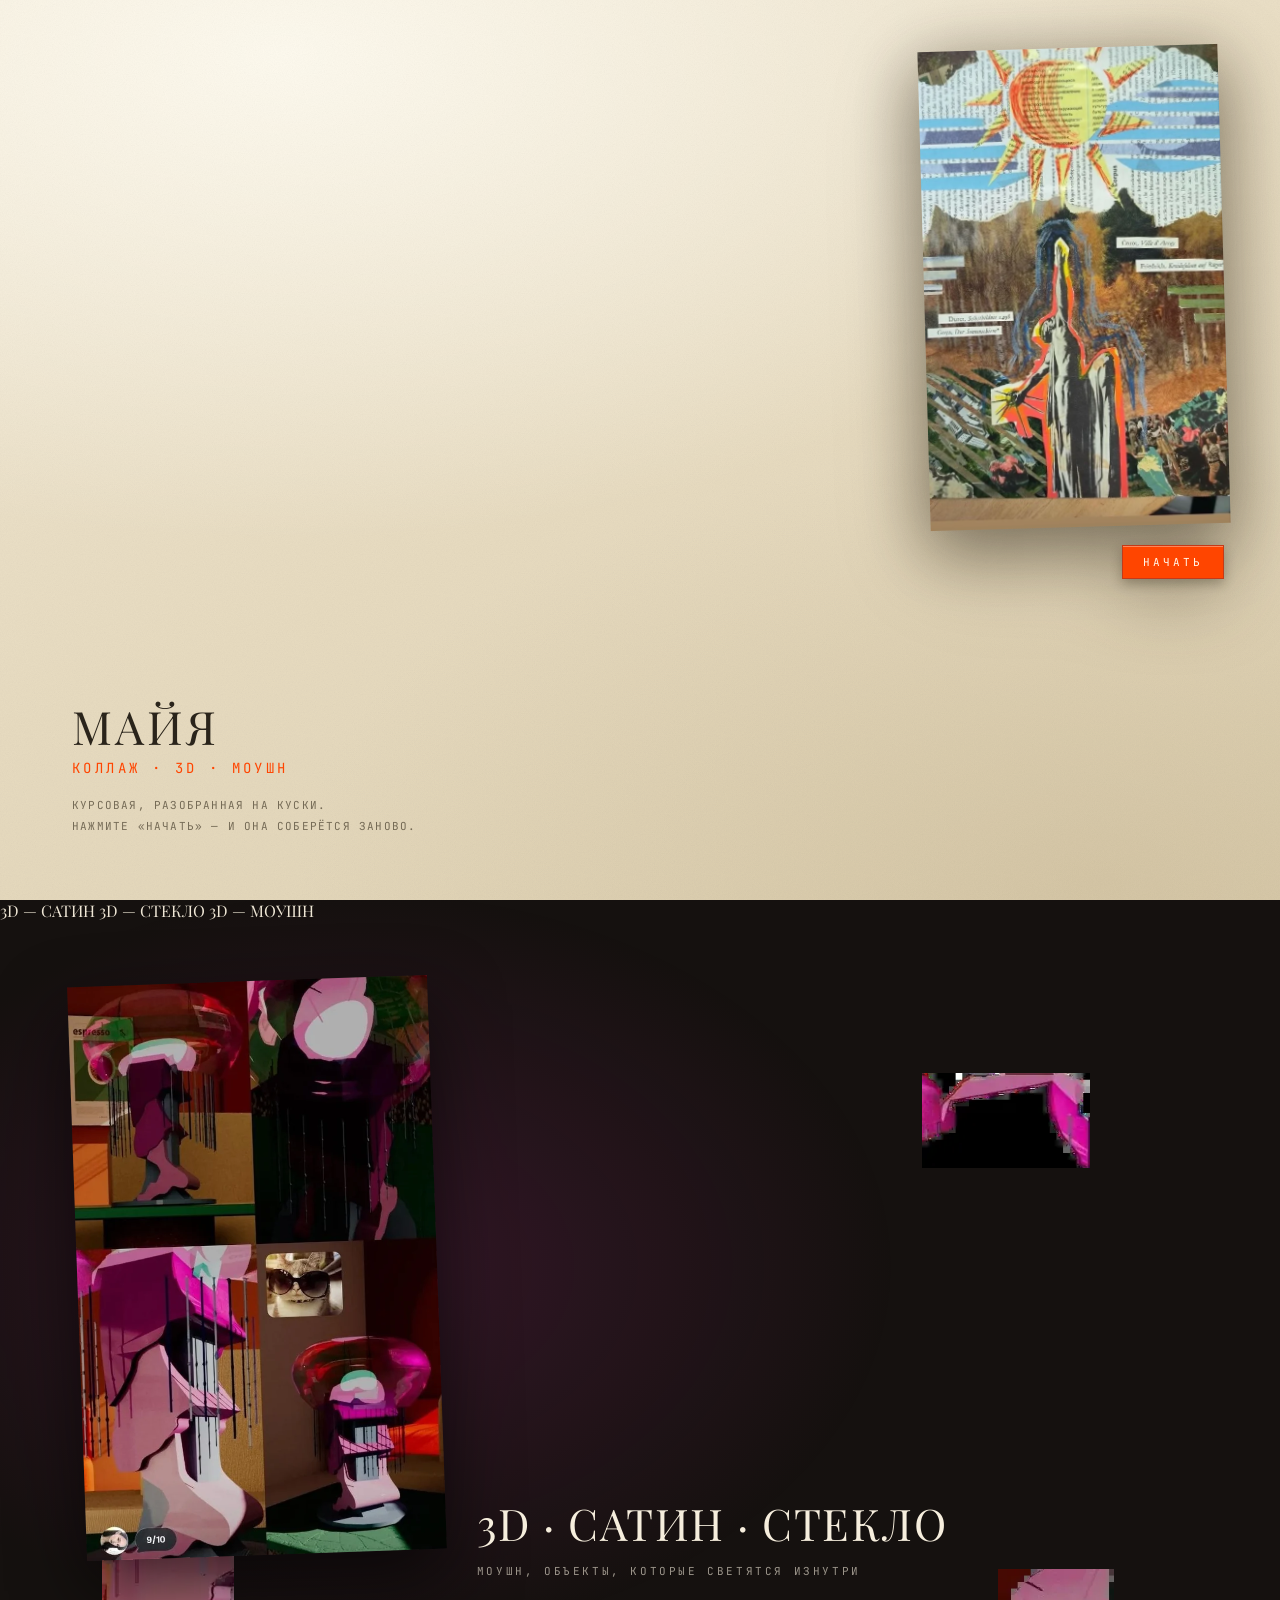
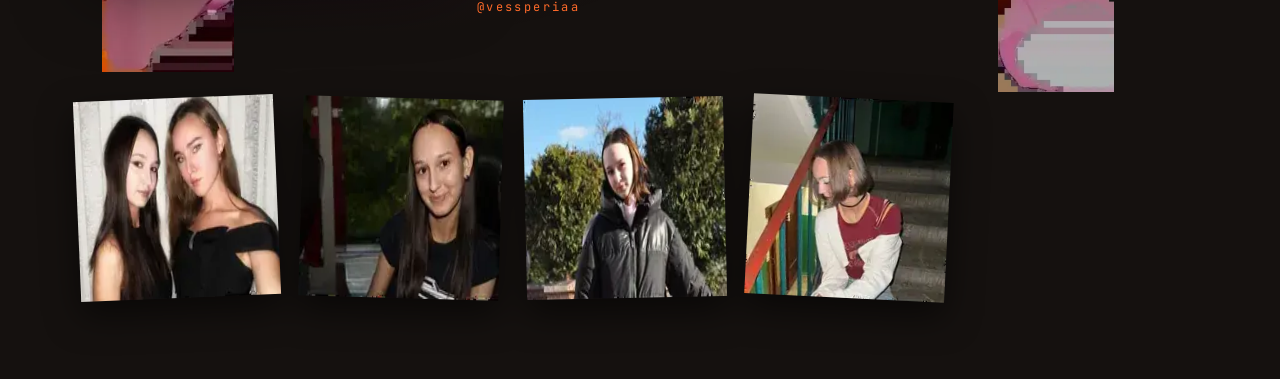
==== index.html @ d723fcf9 "v7.7: полировка по финальному ревью — типографика мобилы, подписи, лучи без фильтра" ====
<!DOCTYPE html>
<html lang="ru">
<head>
<meta charset="utf-8">
<meta name="viewport" content="width=device-width, initial-scale=1">
<title>МАЙЯ — коллаж, 3D, моушн</title>
<meta name="description" content="Рабочий сайт Маи: коллаж, 3D и моушн. @vessperiaa">
<meta property="og:type" content="website">
<meta property="og:title" content="МАЙЯ — коллаж, 3D, моушн">
<meta property="og:description" content="Курсовая работа, нарезанная по контуру. @vessperiaa">
<meta property="og:image" content="assets/og.jpg">
<meta name="twitter:card" content="summary_large_image">
<link rel="icon" href="data:image/svg+xml,%3Csvg xmlns='http://www.w3.org/2000/svg' viewBox='0 0 32 32'%3E%3Crect width='32' height='32' fill='%23E8DCC3'/%3E%3Ccircle cx='16' cy='16' r='8' fill='%23FF4500'/%3E%3C/svg%3E">
<link rel="stylesheet" href="style.css">
</head>
<body>
<div id="stage">
  <!-- начальное состояние: целый лист курсовой и кнопка запуска -->
  <div id="card">
    <div class="sheetwrap"><img class="sheet" src="assets/sheet.webp" alt="Курсовая работа: коллаж"></div>
    <button id="start" type="button">НАЧАТЬ</button>
  </div>
  <div class="intro">
    <p class="intro-name">МАЙЯ</p>
    <p class="intro-role">КОЛЛАЖ · 3D · МОУШН</p>
    <p class="intro-note">КУРСОВАЯ, РАЗОБРАННАЯ НА КУСКИ.<br>НАЖМИТЕ «НАЧАТЬ» — И ОНА СОБЕРЁТСЯ ЗАНОВО.</p>
  </div>

  <!-- загруженное состояние: полотно фиксированного размера, масштабируется под экран -->
  <div id="canvas-d">
  <div id="compo-d">
    <div class="halo"></div>
    <div id="sweep"></div>
    <i class="dust" style="left:1236px;top:182px;--dx:8px;--dy:-49px;--dur:28.1s;--del:-0.8s;--sz:2.9px"></i>
    <i class="dust" style="left:712px;top:251px;--dx:23px;--dy:-72px;--dur:30.9s;--del:-30.9s;--sz:2.0px"></i>
    <i class="dust" style="left:1173px;top:136px;--dx:24px;--dy:-57px;--dur:25.2s;--del:-13.6s;--sz:2.8px"></i>
    <i class="dust" style="left:765px;top:131px;--dx:26px;--dy:-51px;--dur:23.5s;--del:-19.1s;--sz:3.3px"></i>
    <i class="dust" style="left:497px;top:205px;--dx:-8px;--dy:-117px;--dur:29.0s;--del:-10.9s;--sz:1.5px"></i>
    <i class="dust" style="left:685px;top:270px;--dx:-7px;--dy:-61px;--dur:24.5s;--del:-19.3s;--sz:3.3px"></i>
    <i class="dust" style="left:925px;top:265px;--dx:22px;--dy:-66px;--dur:27.2s;--del:-9.0s;--sz:1.7px"></i>
    <i class="dust" style="left:748px;top:118px;--dx:-2px;--dy:-62px;--dur:21.0s;--del:-13.3s;--sz:2.9px"></i>
    <i class="dust" style="left:689px;top:351px;--dx:3px;--dy:-95px;--dur:14.4s;--del:-5.8s;--sz:3.2px"></i>
    <i class="dust" style="left:965px;top:211px;--dx:-18px;--dy:-49px;--dur:19.0s;--del:-4.0s;--sz:1.8px"></i>
    <i class="dust" style="left:1073px;top:360px;--dx:22px;--dy:-47px;--dur:15.0s;--del:-11.6s;--sz:3.0px"></i>
    <i class="dust" style="left:826px;top:127px;--dx:-13px;--dy:-83px;--dur:26.7s;--del:-7.1s;--sz:1.6px"></i>
    <i class="dust" style="left:995px;top:248px;--dx:3px;--dy:-81px;--dur:23.7s;--del:-10.5s;--sz:2.2px"></i>
    <i class="dust" style="left:695px;top:194px;--dx:-25px;--dy:-100px;--dur:21.3s;--del:-12.1s;--sz:1.8px"></i>
    <i class="dust" style="left:753px;top:278px;--dx:6px;--dy:-69px;--dur:25.1s;--del:-25.1s;--sz:3.3px"></i>
    <i class="dust" style="left:822px;top:269px;--dx:-16px;--dy:-86px;--dur:24.5s;--del:-17.2s;--sz:2.4px"></i>
    <i class="dust" style="left:860px;top:252px;--dx:-25px;--dy:-61px;--dur:23.5s;--del:-23.2s;--sz:2.5px"></i>
    <i class="dust" style="left:1032px;top:180px;--dx:10px;--dy:-42px;--dur:24.4s;--del:-11.5s;--sz:1.9px"></i>
    <i class="dust" style="left:1207px;top:139px;--dx:-25px;--dy:-83px;--dur:30.7s;--del:-23.3s;--sz:3.2px"></i>
    <i class="dust" style="left:1123px;top:335px;--dx:2px;--dy:-55px;--dur:15.2s;--del:-8.2s;--sz:2.3px"></i>
    <i class="dust" style="left:912px;top:319px;--dx:-26px;--dy:-100px;--dur:22.1s;--del:-7.5s;--sz:3.4px"></i>
    <i class="dust" style="left:533px;top:327px;--dx:-9px;--dy:-83px;--dur:20.4s;--del:-5.0s;--sz:2.0px"></i>
    <i class="dust" style="left:718px;top:201px;--dx:-16px;--dy:-69px;--dur:20.2s;--del:-4.3s;--sz:2.8px"></i>
    <i class="dust" style="left:632px;top:184px;--dx:-6px;--dy:-82px;--dur:24.6s;--del:-18.7s;--sz:2.3px"></i>
    <i class="dust" style="left:684px;top:260px;--dx:20px;--dy:-117px;--dur:30.1s;--del:-12.3s;--sz:2.0px"></i>
    <i class="dust" style="left:973px;top:298px;--dx:13px;--dy:-100px;--dur:20.4s;--del:-16.3s;--sz:2.3px"></i>
    <div class="depth" style="--depth:1.480;z-index:6">  <div class="piece shadow live" id="d_m0" style="left:627px;top:579px;z-index:3;--rot:-1.2683970144088548deg;--dx:5.890481854078491px;--dy:5.47663712772022px;--rr:0.6deg;--dur:16.02079345310772s;--del:0.4s;--sx:585px;--sy:-394px;--sd:0.19s"><img src="assets/dense/city.webp" width="236" height="205" alt=""><span class="info">КУРСОВАЯ — ГОРОД, КУЛИСЫ</span></div>  <div class="piece chip live" id="d_a0_1" style="left:636px;top:622px;z-index:2;--rot:-60.199432702913825deg;--dx:8.63149285968204px;--dy:5.305541550274972px;--rr:0.6deg;--dur:18.72626330813547s;--del:0.6s;--sx:654px;--sy:-378px;--sd:0.20s"><img src="assets/dense/chip_01.webp" width="81" height="87" alt=""></div>  <div class="piece chip live" id="d_a0_2" style="left:619px;top:697px;z-index:2;--rot:74.23546971072267deg;--dx:3.5541124227554928px;--dy:4.990537056493418px;--rr:0.6deg;--dur:20.819144164875446s;--del:0.6s;--sx:694px;--sy:-422px;--sd:0.22s"><img src="assets/dense/chip_02.webp" width="35" height="25" alt=""></div>  <div class="piece chip live" id="d_a0_3" style="left:846px;top:711px;z-index:2;--rot:-176.9347986353636deg;--dx:8.850251506441433px;--dy:7.522243704865731px;--rr:0.6deg;--dur:19.062961457164505s;--del:0.6s;--sx:440px;--sy:-474px;--sd:0.21s"><img src="assets/dense/chip_03.webp" width="88" height="102" alt=""></div>  <div class="piece chip live" id="d_a0_5" style="left:865px;top:601px;z-index:2;--rot:144.07645624805957deg;--dx:7.8496632796917085px;--dy:7.474365462379455px;--rr:0.6deg;--dur:10.910481628782476s;--del:0.6s;--sx:423px;--sy:-334px;--sd:0.16s"><img src="assets/dense/chip_05.webp" width="84" height="42" alt=""></div>  <div class="piece chip live" id="d_a0_6" style="left:761px;top:716px;z-index:2;--rot:-41.63839840950206deg;--dx:3.0151896063594132px;--dy:7.618691849339434px;--rr:0.6deg;--dur:13.099107270201353s;--del:0.6s;--sx:522px;--sy:-470px;--sd:0.22s"><img src="assets/dense/chip_06.webp" width="93" height="83" alt=""></div>  <div class="piece chip live" id="d_a0_7" style="left:660px;top:841px;z-index:2;--rot:-2.4935724217116615deg;--dx:3.4309920861110763px;--dy:3.4922802521439045px;--rr:0.6deg;--dur:21.51406088779455s;--del:0.6s;--sx:628px;--sy:-592px;--sd:0.28s"><img src="assets/dense/chip_08.webp" width="83" height="79" alt=""></div>  <div class="piece strip live" id="d_l0_0" style="left:838px;top:603px;z-index:2;--rot:132.24213346071468deg;--dx:6.754500261190072px;--dy:2.4751940150103526px;--rr:0.6deg;--dur:18.317094450815915s;--del:0.9s;--sx:412px;--sy:-336px;--sd:0.16s"><img src="assets/dense/line_corot-435983_0.webp" width="161" height="43" alt=""></div>  <div class="piece strip live" id="d_l0_1" style="left:768px;top:631px;z-index:2;--rot:-117.43342735387088deg;--dx:6.174502462606984px;--dy:2.4760620482414692px;--rr:0.6deg;--dur:12.105422073655024s;--del:0.9s;--sx:504px;--sy:-364px;--sd:0.17s"><img src="assets/dense/line_corot-435983_1.webp" width="115" height="42" alt=""></div>  <div class="piece shadow live" id="d_m6" style="left:44px;top:438px;z-index:3;--rot:0.5881320569940769deg;--dx:12.202972475802635px;--dy:6.556210162073521px;--rr:0.6deg;--dur:19.383948620404404s;--del:0.64s;--sx:1181px;--sy:-299px;--sd:0.34s"><img src="assets/dense/subj_durer-391269.webp" width="210" height="298" alt=""><span class="info">Dürer — Cardinal Albrecht of Brandenburg, 1519 · Engraving</span></div>  <div class="piece chip live" id="d_a6_0" style="left:262px;top:549px;z-index:2;--rot:130.8301744423855deg;--dx:7.816087647718401px;--dy:6.592865862762913px;--rr:0.6deg;--dur:20.575740470315047s;--del:0.6s;--sx:1032px;--sy:-277px;--sd:0.28s"><img src="assets/dense/chip_19.webp" width="71" height="32" alt=""></div>  <div class="piece chip live" id="d_a6_1" style="left:142px;top:556px;z-index:2;--rot:-119.98325724142154deg;--dx:3.7082127734523684px;--dy:6.119614791828687px;--rr:0.6deg;--dur:11.09730706622262s;--del:0.6s;--sx:1169px;--sy:-274px;--sd:0.33s"><img src="assets/dense/chip_20.webp" width="38" height="13" alt=""></div>  <div class="piece chip live" id="d_a6_2" style="left:192px;top:485px;z-index:2;--rot:-176.95406920065096deg;--dx:4.7816080076424345px;--dy:6.5057553960528605px;--rr:0.6deg;--dur:19.405748996244384s;--del:0.6s;--sx:1113px;--sy:-210px;--sd:0.30s"><img src="assets/dense/chip_21.webp" width="50" height="26" alt=""></div>  <div class="piece chip live" id="d_a6_3" style="left:143px;top:594px;z-index:2;--rot:-84.21339895398219deg;--dx:3.053487276422995px;--dy:3.835192357682798px;--rr:0.6deg;--dur:19.612289014625425s;--del:0.6s;--sx:1158px;--sy:-332px;--sd:0.34s"><img src="assets/dense/chip_22.webp" width="57" height="52" alt=""></div>  <div class="piece chip live" id="d_a6_4" style="left:283px;top:619px;z-index:2;--rot:29.8521720306193deg;--dx:3.074323497207841px;--dy:6.882530370763903px;--rr:0.6deg;--dur:20.125083578268875s;--del:0.6s;--sx:1002px;--sy:-390px;--sd:0.30s"><img src="assets/dense/chip_23.webp" width="89" height="118" alt=""></div>  <div class="piece chip live" id="d_a6_5" style="left:409px;top:486px;z-index:2;--rot:179.09160630671778deg;--dx:6.07224410030981px;--dy:6.354098595936666px;--rr:0.6deg;--dur:16.403815564497506s;--del:0.6s;--sx:878px;--sy:-230px;--sd:0.22s"><img src="assets/dense/chip_24.webp" width="86" height="63" alt=""></div>  <div class="piece chip live" id="d_a6_6" style="left:69px;top:636px;z-index:2;--rot:-97.2191207113253deg;--dx:8.651992170988095px;--dy:7.935461265843641px;--rr:0.6deg;--dur:10.3267559104188s;--del:0.6s;--sx:1228px;--sy:-358px;--sd:0.37s"><img src="assets/dense/chip_25.webp" width="66" height="20" alt=""></div>  <div class="piece chip live" id="d_a6_7" style="left:163px;top:654px;z-index:2;--rot:-101.22604733209137deg;--dx:5.966032365333087px;--dy:5.005898845446673px;--rr:0.6deg;--dur:20.37601392701752s;--del:0.6s;--sx:1136px;--sy:-382px;--sd:0.34s"><img src="assets/dense/chip_26.webp" width="61" height="33" alt=""></div>  <div class="piece strip live" id="d_l6_0" style="left:311px;top:566px;z-index:2;--rot:-44.66261173320535deg;--dx:9.551214709502855px;--dy:5.486566329097968px;--rr:0.6deg;--dur:22.27896242536469s;--del:0.9s;--sx:934px;--sy:-471px;--sd:0.30s"><img src="assets/dense/line_durer-396910_7.webp" width="170" height="386" alt=""></div>  <div class="piece strip live" id="d_l6_1" style="left:370px;top:608px;z-index:2;--rot:12.355347167160033deg;--dx:8.326128325890112px;--dy:4.296633413326289px;--rr:0.6deg;--dur:21.24122473454639s;--del:0.9s;--sx:900px;--sy:-542px;--sd:0.31s"><img src="assets/dense/line_durer-396910_8.webp" width="119" height="444" alt=""></div>  <div class="piece strip live" id="d_l6_2" style="left:44px;top:711px;z-index:2;--rot:96.16866271532041deg;--dx:4.196239921357174px;--dy:3.7028103045322327px;--rr:0.6deg;--dur:19.045223521499963s;--del:0.9s;--sx:1215px;--sy:-446px;--sd:0.38s"><img src="assets/dense/line_goya-378027_0.webp" width="142" height="46" alt=""></div>  <div class="piece shadow live" id="d_m12" style="left:414px;top:185px;z-index:3;--rot:-3.114335088377704deg;--dx:4.340923095621318px;--dy:9.675493554528927px;--rr:0.6deg;--dur:17.589412899698853s;--del:0.88s;--sx:859px;--sy:25px;--sd:0.18s"><img src="assets/dense/subj_durer-396910.webp" width="114" height="156" alt=""><span class="info">Dürer — Coat of Arms of Albrecht Dürer, 1523 · Woodcut</span></div>  <div class="piece chip live" id="d_a12_0" style="left:383px;top:269px;z-index:2;--rot:146.48877941156206deg;--dx:6.307296404564195px;--dy:4.524643564905751px;--rr:0.6deg;--dur:20.155154632309912s;--del:0.6s;--sx:904px;--sy:-56px;--sd:0.20s"><img src="assets/dense/chip_00.webp" width="85" height="149" alt=""></div>  <div class="piece chip live" id="d_a12_1" style="left:591px;top:333px;z-index:2;--rot:-102.78361776725409deg;--dx:2.6249025343464387px;--dy:7.225490645514071px;--rr:0.6deg;--dur:12.52176719778916s;--del:0.6s;--sx:691px;--sy:-97px;--sd:0.12s"><img src="assets/dense/chip_01.webp" width="96" height="104" alt=""></div>  <div class="piece chip live" id="d_a12_2" style="left:410px;top:251px;z-index:2;--rot:124.54462474803177deg;--dx:4.822242954795385px;--dy:3.8207079533623847px;--rr:0.6deg;--dur:11.603583847395104s;--del:0.6s;--sx:892px;--sy:16px;--sd:0.19s"><img src="assets/dense/chip_02.webp" width="56" height="41" alt=""></div>  <div class="piece chip live" id="d_a12_3" style="left:400px;top:309px;z-index:2;--rot:-51.73634332975084deg;--dx:7.151271758634816px;--dy:4.445971444281412px;--rr:0.6deg;--dur:17.9005814687715s;--del:0.6s;--sx:890px;--sy:-68px;--sd:0.19s"><img src="assets/dense/chip_03.webp" width="80" height="93" alt=""></div>  <div class="piece chip live" id="d_a12_4" style="left:591px;top:257px;z-index:2;--rot:-41.876269843662726deg;--dx:8.038175628142621px;--dy:6.3948343703824335px;--rr:0.6deg;--dur:13.547053408886129s;--del:0.6s;--sx:712px;--sy:-10px;--sd:0.12s"><img src="assets/dense/chip_04.webp" width="55" height="81" alt=""></div>  <div class="piece chip live" id="d_a12_5" style="left:546px;top:272px;z-index:2;--rot:126.69346472315976deg;--dx:4.391495862629084px;--dy:4.071428856069253px;--rr:0.6deg;--dur:18.82180994325544s;--del:0.6s;--sx:744px;--sy:-4px;--sd:0.13s"><img src="assets/dense/chip_05.webp" width="79" height="40" alt=""></div>  <div class="piece chip live" id="d_a12_6" style="left:601px;top:298px;z-index:2;--rot:73.23401178644926deg;--dx:3.5907799318790086px;--dy:7.0432252421682735px;--rr:0.6deg;--dur:14.040029019787438s;--del:0.6s;--sx:686px;--sy:-48px;--sd:0.11s"><img src="assets/dense/chip_06.webp" width="86" height="76" alt=""></div>  <div class="piece chip live" id="d_a12_7" style="left:338px;top:260px;z-index:2;--rot:65.0323127322992deg;--dx:4.569626067406626px;--dy:5.494304032421418px;--rr:0.6deg;--dur:21.386394994275285s;--del:0.6s;--sx:962px;--sy:0px;--sd:0.22s"><img src="assets/dense/chip_08.webp" width="59" height="56" alt=""></div>  <div class="piece strip live" id="d_l12_0" style="left:347px;top:328px;z-index:2;--rot:-75.42222837354042deg;--dx:7.929025235380199px;--dy:3.214135691051141px;--rr:0.6deg;--dur:22.98182383493131s;--del:0.9s;--sx:919px;--sy:-64px;--sd:0.21s"><img src="assets/dense/line_durer-396910_11.webp" width="128" height="47" alt=""></div>  <div class="piece strip live" id="d_l12_2" style="left:444px;top:364px;z-index:2;--rot:-10.442190685003766deg;--dx:5.002596452565781px;--dy:2.187223273300299px;--rr:0.6deg;--dur:18.5792720605077s;--del:0.9s;--sx:836px;--sy:-93px;--sd:0.17s"><img src="assets/dense/line_durer-396910_2.webp" width="101" height="34" alt=""></div>  <div class="piece shadow live" id="d_m18" style="left:-17px;top:126px;z-index:3;--rot:-8.706190593098508deg;--dx:5.761461667857259px;--dy:7.345164322685378px;--rr:0.6deg;--dur:11.694800936424652s;--del:1.12s;--sx:1234px;--sy:-28px;--sd:0.33s"><img src="assets/dense/red1.webp" width="225" height="379" alt=""><span class="info">КУРСОВАЯ — КРАСНЫЙ ФРАГМЕНТ</span></div>  <div class="piece chip live" id="d_a18_0" style="left:17px;top:365px;z-index:2;--rot:-88.65601081172807deg;--dx:2.9854264633363194px;--dy:6.2184323386022236px;--rr:0.6deg;--dur:18.948050976136553s;--del:0.6s;--sx:1279px;--sy:-92px;--sd:0.36s"><img src="assets/dense/chip_19.webp" width="68" height="31" alt=""></div>  <div class="piece chip live" id="d_a18_1" style="left:51px;top:328px;z-index:2;--rot:76.03706537717915deg;--dx:7.214129942600051px;--dy:3.9486304912215973px;--rr:0.6deg;--dur:17.79287862997973s;--del:0.6s;--sx:1232px;--sy:-56px;--sd:0.33s"><img src="assets/dense/chip_20.webp" width="95" height="33" alt=""></div>  <div class="piece chip live" id="d_a18_2" style="left:-38px;top:389px;z-index:2;--rot:-128.10269262609626deg;--dx:4.6257212651069235px;--dy:6.182395972546101px;--rr:0.6deg;--dur:10.832172675966437s;--del:0.6s;--sx:1344px;--sy:-114px;--sd:0.38s"><img src="assets/dense/chip_21.webp" width="48" height="25" alt=""></div>  <div class="piece chip live" id="d_a18_3" style="left:198px;top:321px;z-index:2;--rot:-155.22301640610686deg;--dx:5.291765770385426px;--dy:5.361565531449189px;--rr:0.6deg;--dur:10.8079967145102s;--del:0.6s;--sx:1089px;--sy:-72px;--sd:0.28s"><img src="assets/dense/chip_22.webp" width="86" height="79" alt=""></div>  <div class="piece chip live" id="d_a18_4" style="left:72px;top:303px;z-index:2;--rot:55.57859878649725deg;--dx:5.086374529025006px;--dy:7.329206356207774px;--rr:0.6deg;--dur:20.837015673247002s;--del:0.6s;--sx:1215px;--sy:-72px;--sd:0.33s"><img src="assets/dense/chip_23.webp" width="86" height="114" alt=""></div>  <div class="piece chip live" id="d_a18_5" style="left:67px;top:284px;z-index:2;--rot:69.26762179820057deg;--dx:2.6958769064494734px;--dy:5.100940075374466px;--rr:0.6deg;--dur:13.970228302570801s;--del:0.6s;--sx:1237px;--sy:-15px;--sd:0.34s"><img src="assets/dense/chip_24.webp" width="52" height="38" alt=""></div>  <div class="piece chip live" id="d_a18_6" style="left:42px;top:254px;z-index:2;--rot:58.47957526568479deg;--dx:3.2355618683956147px;--dy:5.33932583910791px;--rr:0.6deg;--dur:12.914743214697438s;--del:0.6s;--sx:1244px;--sy:21px;--sd:0.34s"><img src="assets/dense/chip_25.webp" width="87" height="26" alt=""></div>  <div class="piece strip live" id="d_l18_0" style="left:207px;top:308px;z-index:2;--rot:-47.24333271864893deg;--dx:6.846832170556212px;--dy:8.050002845140249px;--rr:0.6deg;--dur:22.782891161862672s;--del:0.9s;--sx:1051px;--sy:-35px;--sd:0.26s"><img src="assets/dense/line_durer-391269_0.webp" width="144" height="30" alt=""></div>  <div class="piece strip live" id="d_l18_1" style="left:110px;top:352px;z-index:2;--rot:126.27995429889376deg;--dx:5.350453457305284px;--dy:4.895367209706465px;--rr:0.6deg;--dur:14.25809488621445s;--del:0.9s;--sx:1126px;--sy:-76px;--sd:0.29s"><img src="assets/dense/line_durer-396910_0.webp" width="187" height="23" alt=""></div>  <div class="piece strip live" id="d_l18_2" style="left:249px;top:344px;z-index:2;--rot:-104.06924970927606deg;--dx:6.399296683288319px;--dy:3.1196537401789266px;--rr:0.6deg;--dur:11.121432311769782s;--del:0.9s;--sx:1014px;--sy:-67px;--sd:0.24s"><img src="assets/dense/line_durer-396910_1.webp" width="135" height="22" alt=""></div></div>
    <div class="depth" style="--depth:1.220;z-index:5">  <div class="piece shadow live" id="d_m1" style="left:984px;top:843px;z-index:3;--rot:3.9620878126639116deg;--dx:5.937824066939335px;--dy:5.55596685225145px;--rr:0.6deg;--dur:14.711622362293713s;--del:0.44s;--sx:262px;--sy:-600px;--sd:0.28s"><img src="assets/dense/txt0.webp" width="167" height="91" alt=""><span class="info">КУРСОВАЯ — ГАЗЕТНЫЙ ТЕКСТ</span></div>  <div class="piece chip live" id="d_a1_0" style="left:1119px;top:731px;z-index:2;--rot:30.81484745729557deg;--dx:6.751838230608834px;--dy:5.722415444591726px;--rr:0.6deg;--dur:14.435786449537995s;--del:0.6s;--sx:185px;--sy:-462px;--sd:0.24s"><img src="assets/dense/chip_09.webp" width="52" height="38" alt=""></div>  <div class="piece chip live" id="d_a1_1" style="left:995px;top:967px;z-index:2;--rot:169.33740172390446deg;--dx:3.1539272570891135px;--dy:2.9689706148105195px;--rr:0.6deg;--dur:20.562959511400603s;--del:0.6s;--sx:310px;--sy:-696px;--sd:0.31s"><img src="assets/dense/chip_10.webp" width="51" height="35" alt=""></div>  <div class="piece chip live" id="d_a1_2" style="left:938px;top:813px;z-index:2;--rot:-71.70805851580508deg;--dx:8.949893498822808px;--dy:4.877337315394583px;--rr:0.6deg;--dur:11.67009616761759s;--del:0.6s;--sx:372px;--sy:-532px;--sd:0.24s"><img src="assets/dense/chip_12.webp" width="41" height="13" alt=""></div>  <div class="piece chip live" id="d_a1_3" style="left:1238px;top:1008px;z-index:2;--rot:141.53009284652694deg;--dx:3.175878130105625px;--dy:6.457452972764297px;--rr:0.6deg;--dur:14.505774281046673s;--del:0.6s;--sx:68px;--sy:-728px;--sd:0.36s"><img src="assets/dense/chip_13.webp" width="47" height="17" alt=""></div>  <div class="piece chip live" id="d_a1_4" style="left:1190px;top:902px;z-index:2;--rot:-155.67597981040484deg;--dx:4.599737554713435px;--dy:6.122039338526923px;--rr:0.6deg;--dur:11.182810907620075s;--del:0.6s;--sx:96px;--sy:-658px;--sd:0.33s"><img src="assets/dense/chip_14.webp" width="89" height="89" alt=""></div>  <div class="piece chip live" id="d_a1_5" style="left:1094px;top:1032px;z-index:2;--rot:-104.14877510948364deg;--dx:3.7962669000293485px;--dy:7.972314550282647px;--rr:0.6deg;--dur:11.626912730055068s;--del:0.6s;--sx:214px;--sy:-773px;--sd:0.35s"><img src="assets/dense/chip_15.webp" width="44" height="58" alt=""></div>  <div class="piece chip live" id="d_a1_6" style="left:1203px;top:831px;z-index:2;--rot:165.655896382167deg;--dx:8.996264956786618px;--dy:5.485789023630727px;--rr:0.6deg;--dur:21.848358845153857s;--del:0.6s;--sx:100px;--sy:-572px;--sd:0.29s"><img src="assets/dense/chip_17.webp" width="54" height="57" alt=""></div>  <div class="piece chip live" id="d_a1_7" style="left:1064px;top:841px;z-index:2;--rot:-138.82201886566668deg;--dx:3.6969313536808412px;--dy:2.904236433255475px;--rr:0.6deg;--dur:18.411198190728165s;--del:0.6s;--sx:226px;--sy:-572px;--sd:0.27s"><img src="assets/dense/chip_18.webp" width="81" height="39" alt=""></div>  <div class="piece strip live" id="d_l1_0" style="left:1265px;top:865px;z-index:2;--rot:-82.8762011355854deg;--dx:7.68914395119879px;--dy:6.651019103975353px;--rr:0.6deg;--dur:21.825815547595035s;--del:0.9s;--sx:27px;--sy:-588px;--sd:0.31s"><img src="assets/dense/line_durer-336228_11.webp" width="76" height="22" alt=""></div>  <div class="piece strip live" id="d_l1_1" style="left:1105px;top:977px;z-index:2;--rot:78.36740767868974deg;--dx:5.057396971380884px;--dy:2.3239946288026494px;--rr:0.6deg;--dur:11.60337088434763s;--del:0.9s;--sx:183px;--sy:-699px;--sd:0.33s"><img src="assets/dense/line_durer-336228_12.webp" width="84" height="20" alt=""></div>  <div class="piece strip live" id="d_l1_2" style="left:1002px;top:919px;z-index:2;--rot:-81.07078820097482deg;--dx:8.943766190060096px;--dy:3.418403966814301px;--rr:0.6deg;--dur:19.267618417147567s;--del:0.9s;--sx:245px;--sy:-797px;--sd:0.36s"><img src="assets/dense/line_durer-336228_13.webp" width="166" height="332" alt=""></div>  <div class="piece shadow live" id="d_m7" style="left:224px;top:372px;z-index:3;--rot:-2.3686409681378144deg;--dx:11.346107446530928px;--dy:8.99373549832196px;--rr:0.6deg;--dur:17.107360398116164s;--del:0.68s;--sx:1040px;--sy:-133px;--sd:0.26s"><img src="assets/dense/maya_05.webp" width="131" height="98" alt=""><span class="info">ФОТО — СЪЁМКА</span></div>  <div class="piece chip live" id="d_a7_0" style="left:255px;top:464px;z-index:2;--rot:161.9437105164822deg;--dx:8.48528258960015px;--dy:3.322486698050617px;--rr:0.6deg;--dur:18.30961200638666s;--del:0.6s;--sx:1052px;--sy:-191px;--sd:0.27s"><img src="assets/dense/chip_28.webp" width="47" height="30" alt=""></div>  <div class="piece chip live" id="d_a7_1" style="left:335px;top:375px;z-index:2;--rot:65.57627077114068deg;--dx:4.114219790740449px;--dy:6.4804676420395335px;--rr:0.6deg;--dur:20.98720673574058s;--del:0.6s;--sx:962px;--sy:-108px;--sd:0.23s"><img src="assets/dense/chip_30.webp" width="66" height="43" alt=""></div>  <div class="piece chip live" id="d_a7_2" style="left:428px;top:447px;z-index:2;--rot:-106.23923770235875deg;--dx:8.812471196696965px;--dy:7.549368943448422px;--rr:0.6deg;--dur:20.321259938827957s;--del:0.6s;--sx:876px;--sy:-179px;--sd:0.20s"><img src="assets/dense/chip_31.webp" width="53" height="40" alt=""></div>  <div class="piece chip live" id="d_a7_3" style="left:429px;top:409px;z-index:2;--rot:61.7713511549305deg;--dx:2.143923144168773px;--dy:2.082041462888094px;--rr:0.6deg;--dur:14.27174453539623s;--del:0.6s;--sx:866px;--sy:-138px;--sd:0.19s"><img src="assets/dense/chip_32.webp" width="71" height="35" alt=""></div>  <div class="piece chip live" id="d_a7_4" style="left:219px;top:284px;z-index:2;--rot:25.380494872097756deg;--dx:8.641241329910997px;--dy:3.9848760361835267px;--rr:0.6deg;--dur:15.024767113014645s;--del:0.6s;--sx:1068px;--sy:-37px;--sd:0.27s"><img src="assets/dense/chip_34.webp" width="87" height="82" alt=""></div>  <div class="piece chip live" id="d_a7_5" style="left:131px;top:466px;z-index:2;--rot:-60.17109021301013deg;--dx:4.733467106571974px;--dy:6.692892179126336px;--rr:0.6deg;--dur:19.38310616668764s;--del:0.6s;--sx:1167px;--sy:-195px;--sd:0.32s"><img src="assets/dense/chip_35.webp" width="64" height="34" alt=""></div>  <div class="piece chip live" id="d_a7_6" style="left:342px;top:487px;z-index:2;--rot:175.66712749156721deg;--dx:4.649757973143126px;--dy:6.550405939207769px;--rr:0.6deg;--dur:19.72916576748021s;--del:0.6s;--sx:954px;--sy:-218px;--sd:0.24s"><img src="assets/dense/chip_37.webp" width="67" height="37" alt=""></div>  <div class="piece chip live" id="d_a7_7" style="left:349px;top:381px;z-index:2;--rot:-54.078319911296816deg;--dx:3.831657074762088px;--dy:2.2225466144897803px;--rr:0.6deg;--dur:16.0822506280853s;--del:0.6s;--sx:958px;--sy:-106px;--sd:0.23s"><img src="assets/dense/chip_39.webp" width="45" height="27" alt=""></div>  <div class="piece strip live" id="d_l7_0" style="left:385px;top:365px;z-index:2;--rot:43.99473627698299deg;--dx:6.3907035936683245px;--dy:2.946304537049263px;--rr:0.6deg;--dur:16.014270423131308s;--del:0.9s;--sx:893px;--sy:-100px;--sd:0.20s"><img src="assets/dense/line_goya-378027_1.webp" width="104" height="46" alt=""></div>  <div class="piece strip live" id="d_l7_1" style="left:506px;top:408px;z-index:2;--rot:-154.46429330263808deg;--dx:4.423546972131132px;--dy:8.548292111937439px;--rr:0.6deg;--dur:18.66748265350533s;--del:0.9s;--sx:754px;--sy:-139px;--sd:0.15s"><img src="assets/dense/line_corot-435983_0.webp" width="141" height="38" alt=""></div>  <div class="piece strip live" id="d_l7_2" style="left:342px;top:541px;z-index:2;--rot:138.82770777052957deg;--dx:8.975454722485436px;--dy:2.4929697670764863px;--rr:0.6deg;--dur:18.916731784835854s;--del:0.9s;--sx:950px;--sy:-267px;--sd:0.25s"><img src="assets/dense/line_corot-435983_1.webp" width="77" height="28" alt=""></div>  <div class="piece shadow live" id="d_m13" style="left:1152px;top:670px;z-index:3;--rot:-8.095020057154889deg;--dx:10.248649763522874px;--dy:5.978946500144515px;--rr:0.6deg;--dur:16.043040086496458s;--del:0.92s;--sx:102px;--sy:-492px;--sd:0.26s"><img src="assets/dense/subj_durer-391270.webp" width="153" height="221" alt=""><span class="info">Dürer — Cardinal Albrecht of Brandenburg, 1519 · Engraving</span></div>  <div class="piece chip live" id="d_a13_0" style="left:1207px;top:822px;z-index:2;--rot:110.63290990222657deg;--dx:3.451183619788302px;--dy:3.220681313247975px;--rr:0.6deg;--dur:20.611904515109035s;--del:0.6s;--sx:95px;--sy:-554px;--sd:0.29s"><img src="assets/dense/chip_09.webp" width="56" height="41" alt=""></div>  <div class="piece chip live" id="d_a13_1" style="left:1400px;top:822px;z-index:2;--rot:-72.40045962074068deg;--dx:6.455785169244213px;--dy:4.209631436144555px;--rr:0.6deg;--dur:15.572834833827427s;--del:0.6s;--sx:-98px;--sy:-554px;--sd:0.34s"><img src="assets/dense/chip_10.webp" width="57" height="39" alt=""></div>  <div class="piece chip live" id="d_a13_2" style="left:1299px;top:901px;z-index:2;--rot:-64.05729829523942deg;--dx:7.660721489324002px;--dy:7.623819273081526px;--rr:0.6deg;--dur:12.625063600694617s;--del:0.6s;--sx:8px;--sy:-620px;--sd:0.33s"><img src="assets/dense/chip_12.webp" width="47" height="15" alt=""></div>  <div class="piece chip live" id="d_a13_3" style="left:1291px;top:774px;z-index:2;--rot:-65.98994667718426deg;--dx:2.572080453167618px;--dy:3.164886971802513px;--rr:0.6deg;--dur:21.376370713361013s;--del:0.6s;--sx:18px;--sy:-494px;--sd:0.29s"><img src="assets/dense/chip_13.webp" width="43" height="15" alt=""></div>  <div class="piece chip live" id="d_a13_4" style="left:1246px;top:800px;z-index:2;--rot:118.55817776275086deg;--dx:7.947135765745403px;--dy:4.082718674153782px;--rr:0.6deg;--dur:19.43364985174153s;--del:0.6s;--sx:51px;--sy:-545px;--sd:0.29s"><img src="assets/dense/chip_14.webp" width="66" height="66" alt=""></div>  <div class="piece chip live" id="d_a13_5" style="left:1346px;top:887px;z-index:2;--rot:-112.2634229527714deg;--dx:3.720580185325199px;--dy:5.5471957946902375px;--rr:0.6deg;--dur:20.83794932611665s;--del:0.6s;--sx:-40px;--sy:-630px;--sd:0.35s"><img src="assets/dense/chip_15.webp" width="47" height="62" alt=""></div>  <div class="piece chip live" id="d_a13_6" style="left:1185px;top:910px;z-index:2;--rot:-155.40109750117085deg;--dx:7.226462067905577px;--dy:5.585293483577661px;--rr:0.6deg;--dur:12.776266215571699s;--del:0.6s;--sx:114px;--sy:-656px;--sd:0.32s"><img src="assets/dense/chip_17.webp" width="63" height="67" alt=""></div>  <div class="piece chip live" id="d_a13_7" style="left:1205px;top:773px;z-index:2;--rot:117.05530948918471deg;--dx:5.052915780048406px;--dy:5.79346310792733px;--rr:0.6deg;--dur:18.17508970631269s;--del:0.6s;--sx:100px;--sy:-497px;--sd:0.27s"><img src="assets/dense/chip_18.webp" width="50" height="24" alt=""></div>  <div class="piece strip live" id="d_l13_0" style="left:1126px;top:763px;z-index:2;--rot:-100.14974907209489deg;--dx:8.79242317813992px;--dy:4.159326941121201px;--rr:0.6deg;--dur:12.735570181298884s;--del:0.9s;--sx:115px;--sy:-742px;--sd:0.35s"><img src="assets/dense/line_durer-396910_4.webp" width="178" height="534" alt=""></div>  <div class="piece strip live" id="d_l13_1" style="left:1092px;top:792px;z-index:2;--rot:-71.80228588018525deg;--dx:9.296473834972637px;--dy:6.3964206158622305px;--rr:0.6deg;--dur:15.754018343825898s;--del:0.9s;--sx:148px;--sy:-708px;--sd:0.34s"><img src="assets/dense/line_durer-396910_7.webp" width="179" height="407" alt=""></div>  <div class="piece strip live" id="d_l13_2" style="left:1351px;top:765px;z-index:2;--rot:-168.94678225491396deg;--dx:5.785615635340912px;--dy:6.4117286582807775px;--rr:0.6deg;--dur:11.673508426238184s;--del:0.9s;--sx:-112px;--sy:-816px;--sd:0.42s"><img src="assets/dense/line_durer-396910_8.webp" width="182" height="678" alt=""></div>  <div class="piece shadow live" id="d_m19" style="left:473px;top:108px;z-index:3;--rot:-3.183848169642495deg;--dx:6.2445690047319555px;--dy:6.030696783491734px;--rr:0.6deg;--dur:12.220141166551219s;--del:1.1600000000000001s;--sx:758px;--sy:-122px;--sd:0.15s"><img src="assets/dense/hair0.webp" width="199" height="605" alt=""><span class="info">КУРСОВАЯ — ЛИНИИ, РИСОВАННЫЕ ВОЛОСЫ</span></div>  <div class="piece chip live" id="d_a19_0" style="left:347px;top:297px;z-index:2;--rot:-5.400008071672147deg;--dx:4.070565107850024px;--dy:7.526789312767324px;--rr:0.6deg;--dur:21.16156551064451s;--del:0.6s;--sx:941px;--sy:-36px;--sd:0.21s"><img src="assets/dense/chip_28.webp" width="84" height="53" alt=""></div>  <div class="piece chip live" id="d_a19_1" style="left:518px;top:404px;z-index:2;--rot:-36.741481687553005deg;--dx:2.5778741639460536px;--dy:2.2819106880546505px;--rr:0.6deg;--dur:12.115543067348316s;--del:0.6s;--sx:777px;--sy:-138px;--sd:0.16s"><img src="assets/dense/chip_30.webp" width="70" height="45" alt=""></div>  <div class="piece chip live" id="d_a19_2" style="left:602px;top:431px;z-index:2;--rot:146.0590374657529deg;--dx:5.563738908755042px;--dy:7.688543515995507px;--rr:0.6deg;--dur:18.302378438509503s;--del:0.6s;--sx:709px;--sy:-157px;--sd:0.14s"><img src="assets/dense/chip_31.webp" width="38" height="28" alt=""></div>  <div class="piece chip live" id="d_a19_6" style="left:487px;top:528px;z-index:2;--rot:123.32988818519345deg;--dx:2.6854773016624276px;--dy:3.4671728440393554px;--rr:0.6deg;--dur:14.274647285746983s;--del:0.6s;--sx:804px;--sy:-262px;--sd:0.20s"><img src="assets/dense/chip_37.webp" width="78" height="44" alt=""></div>  <div class="piece strip live" id="d_l19_0" style="left:508px;top:433px;z-index:2;--rot:-76.21682583151755deg;--dx:8.394092504708137px;--dy:2.6922523656295527px;--rr:0.6deg;--dur:12.147198320834399s;--del:0.9s;--sx:750px;--sy:-178px;--sd:0.16s"><img src="assets/dense/line_durer-396910_10.webp" width="145" height="66" alt=""></div>  <div class="piece strip live" id="d_l19_1" style="left:597px;top:522px;z-index:2;--rot:-83.92528645947591deg;--dx:5.142188819984046px;--dy:3.629825032072639px;--rr:0.6deg;--dur:20.521222821047218s;--del:0.9s;--sx:700px;--sy:-246px;--sd:0.16s"><img src="assets/dense/line_durer-396910_11.webp" width="66" height="24" alt=""></div>  <div class="piece strip live" id="d_l19_2" style="left:578px;top:350px;z-index:2;--rot:37.29902842278824deg;--dx:3.135485737847861px;--dy:3.208975587321023px;--rr:0.6deg;--dur:21.942607010826407s;--del:0.9s;--sx:702px;--sy:-239px;--sd:0.16s"><img src="assets/dense/line_durer-396910_12.webp" width="101" height="354" alt=""></div></div>
    <div class="depth" style="--depth:0.960;z-index:4">  <div class="piece shadow live" id="d_m2" style="left:468px;top:595px;z-index:3;--rot:9.889407628350892deg;--dx:5.223071854999733px;--dy:6.182114968241985px;--rr:0.6deg;--dur:10.519633463012077s;--del:0.48000000000000004s;--sx:780px;--sy:-374px;--sd:0.22s"><img src="assets/dense/hill0.webp" width="164" height="133" alt=""><span class="info">КУРСОВАЯ — ХОЛМ, ЗЕЛЁНОЕ</span></div>  <div class="piece chip live" id="d_a2_0" style="left:539px;top:590px;z-index:2;--rot:156.27185572808378deg;--dx:8.921630574287496px;--dy:3.8310853677491745px;--rr:0.6deg;--dur:15.899168225660269s;--del:0.6s;--sx:744px;--sy:-323px;--sd:0.20s"><img src="assets/dense/chip_19.webp" width="93" height="42" alt=""></div>  <div class="piece chip live" id="d_a2_1" style="left:509px;top:600px;z-index:2;--rot:179.41439514749078deg;--dx:3.4146656958013897px;--dy:2.878576987122945px;--rr:0.6deg;--dur:13.516629563708594s;--del:0.6s;--sx:802px;--sy:-318px;--sd:0.21s"><img src="assets/dense/chip_20.webp" width="39" height="13" alt=""></div>  <div class="piece chip live" id="d_a2_2" style="left:519px;top:648px;z-index:2;--rot:-89.62983881624619deg;--dx:5.644591538321833px;--dy:7.976249696311234px;--rr:0.6deg;--dur:11.129249880264151s;--del:0.6s;--sx:770px;--sy:-382px;--sd:0.22s"><img src="assets/dense/chip_21.webp" width="83" height="44" alt=""></div>  <div class="piece chip live" id="d_a2_3" style="left:586px;top:607px;z-index:2;--rot:15.853049365345953deg;--dx:5.290666107035033px;--dy:2.8090183106068514px;--rr:0.6deg;--dur:14.751218694841526s;--del:0.6s;--sx:708px;--sy:-352px;--sd:0.20s"><img src="assets/dense/chip_22.webp" width="72" height="66" alt=""></div>  <div class="piece chip live" id="d_a2_4" style="left:405px;top:603px;z-index:2;--rot:121.94249160042415deg;--dx:6.173095671372926px;--dy:4.564518339093942px;--rr:0.6deg;--dur:17.8326841318375s;--del:0.6s;--sx:892px;--sy:-360px;--sd:0.25s"><img src="assets/dense/chip_23.webp" width="67" height="89" alt=""></div>  <div class="piece chip live" id="d_a2_5" style="left:618px;top:719px;z-index:2;--rot:105.32342192299313deg;--dx:4.5191002293498155px;--dy:7.555775839224629px;--rr:0.6deg;--dur:11.11909740224782s;--del:0.6s;--sx:668px;--sy:-464px;--sd:0.23s"><img src="assets/dense/chip_24.webp" width="89" height="65" alt=""></div>  <div class="piece chip live" id="d_a2_6" style="left:442px;top:607px;z-index:2;--rot:143.01772780127425deg;--dx:7.864020375713896px;--dy:6.923141135368657px;--rr:0.6deg;--dur:19.733666705915997s;--del:0.6s;--sx:868px;--sy:-325px;--sd:0.24s"><img src="assets/dense/chip_25.webp" width="40" height="12" alt=""></div>  <div class="piece chip live" id="d_a2_7" style="left:586px;top:678px;z-index:2;--rot:173.2942598103823deg;--dx:7.6172583410163694px;--dy:6.5812179965464805px;--rr:0.6deg;--dur:13.343342361513026s;--del:0.6s;--sx:704px;--sy:-412px;--sd:0.22s"><img src="assets/dense/chip_26.webp" width="81" height="43" alt=""></div>  <div class="piece strip live" id="d_l2_0" style="left:435px;top:559px;z-index:2;--rot:-53.622743132397304deg;--dx:5.004213193339107px;--dy:6.963221260781007px;--rr:0.6deg;--dur:16.53843734419889s;--del:0.9s;--sx:807px;--sy:-296px;--sd:0.21s"><img src="assets/dense/line_durer-336228_3.webp" width="176" height="49" alt=""></div>  <div class="piece strip live" id="d_l2_1" style="left:573px;top:797px;z-index:2;--rot:-23.475859095689174deg;--dx:5.035621382619945px;--dy:3.973493541357057px;--rr:0.6deg;--dur:14.566949073576238s;--del:0.9s;--sx:722px;--sy:-526px;--sd:0.26s"><img src="assets/dense/line_durer-336228_7.webp" width="70" height="35" alt=""></div>  <div class="piece strip live" id="d_l2_2" style="left:570px;top:611px;z-index:2;--rot:142.36896543729176deg;--dx:10.85826823003919px;--dy:6.614677833016442px;--rr:0.6deg;--dur:21.871555122189303s;--del:0.9s;--sx:726px;--sy:-336px;--sd:0.20s"><img src="assets/dense/line_durer-336228_8.webp" width="68" height="26" alt=""></div>  <div class="piece shadow live" id="d_m8" style="left:1449px;top:612px;z-index:3;--rot:10.022782694877506deg;--dx:6.952367958542742px;--dy:10.047625460716766px;--rr:0.6deg;--dur:18.47646093798584s;--del:0.72s;--sx:-194px;--sy:-380px;--sd:0.32s"><img src="assets/dense/maya_04.webp" width="151" height="113" alt=""><span class="info">ФОТО — СЪЁМКА</span></div>  <div class="piece chip live" id="d_a8_0" style="left:1618px;top:714px;z-index:2;--rot:137.21269323451924deg;--dx:3.321580990784152px;--dy:4.717453717558112px;--rr:0.6deg;--dur:17.68696574629615s;--del:0.6s;--sx:-308px;--sy:-461px;--sd:0.38s"><img src="assets/dense/chip_00.webp" width="40" height="70" alt=""></div>  <div class="piece chip live" id="d_a8_1" style="left:1606px;top:668px;z-index:2;--rot:-74.5174706340483deg;--dx:3.3939001930817585px;--dy:5.770252227763897px;--rr:0.6deg;--dur:17.38044586622105s;--del:0.6s;--sx:-306px;--sy:-412px;--sd:0.37s"><img src="assets/dense/chip_01.webp" width="59" height="64" alt=""></div>  <div class="piece chip live" id="d_a8_2" style="left:1410px;top:638px;z-index:2;--rot:56.310967228551874deg;--dx:8.939470646740878px;--dy:4.693934703562166px;--rr:0.6deg;--dur:17.271476425452125s;--del:0.6s;--sx:-112px;--sy:-373px;--sd:0.29s"><img src="assets/dense/chip_02.webp" width="64" height="46" alt=""></div>  <div class="piece chip live" id="d_a8_3" style="left:1496px;top:670px;z-index:2;--rot:-13.327041684606542deg;--dx:2.0138894420181113px;--dy:2.9358705587591802px;--rr:0.6deg;--dur:14.29960139211586s;--del:0.6s;--sx:-188px;--sy:-408px;--sd:0.32s"><img src="assets/dense/chip_03.webp" width="44" height="51" alt=""></div>  <div class="piece chip live" id="d_a8_4" style="left:1346px;top:690px;z-index:2;--rot:-4.8051598979584185deg;--dx:6.657356469633132px;--dy:4.874147898162691px;--rr:0.6deg;--dur:18.426243839320964s;--del:0.6s;--sx:-56px;--sy:-461px;--sd:0.30s"><img src="assets/dense/chip_04.webp" width="80" height="118" alt=""></div>  <div class="piece chip live" id="d_a8_5" style="left:1586px;top:628px;z-index:2;--rot:-44.90601980326312deg;--dx:2.945130660169076px;--dy:4.616901783005512px;--rr:0.6deg;--dur:12.202085042816618s;--del:0.6s;--sx:-284px;--sy:-354px;--sd:0.35s"><img src="assets/dense/chip_05.webp" width="57" height="29" alt=""></div>  <div class="piece chip live" id="d_a8_6" style="left:1393px;top:648px;z-index:2;--rot:-81.67076764453644deg;--dx:2.472452333519512px;--dy:7.561449297790263px;--rr:0.6deg;--dur:13.327090421059491s;--del:0.6s;--sx:-86px;--sy:-380px;--sd:0.28s"><img src="assets/dense/chip_06.webp" width="46" height="41" alt=""></div>  <div class="piece chip live" id="d_a8_7" style="left:1404px;top:794px;z-index:2;--rot:-127.4971249424356deg;--dx:4.649676352876962px;--dy:5.646033267351334px;--rr:0.6deg;--dur:14.838514817655373s;--del:0.6s;--sx:-95px;--sy:-526px;--sd:0.33s"><img src="assets/dense/chip_08.webp" width="42" height="40" alt=""></div>  <div class="piece strip live" id="d_l8_0" style="left:1446px;top:734px;z-index:2;--rot:164.4204439050123deg;--dx:10.885625069799293px;--dy:2.733174899038527px;--rr:0.6deg;--dur:22.267335970469972s;--del:0.9s;--sx:-148px;--sy:-458px;--sd:0.32s"><img src="assets/dense/line_corot-435983_2.webp" width="65" height="23" alt=""></div>  <div class="piece strip live" id="d_l8_1" style="left:1400px;top:697px;z-index:2;--rot:77.83652190923647deg;--dx:6.109767594987549px;--dy:8.543198366378483px;--rr:0.6deg;--dur:21.964917515100847s;--del:0.9s;--sx:-158px;--sy:-435px;--sd:0.32s"><img src="assets/dense/line_durer-336228_11.webp" width="177" height="52" alt=""></div>  <div class="piece strip live" id="d_l8_2" style="left:1488px;top:577px;z-index:2;--rot:75.14152593704284deg;--dx:8.770676970195858px;--dy:3.549531974983577px;--rr:0.6deg;--dur:22.515850453490152s;--del:0.9s;--sx:-208px;--sy:-301px;--sd:0.31s"><img src="assets/dense/line_durer-336228_12.webp" width="101" height="24" alt=""></div>  <div class="piece shadow live" id="d_m14" style="left:611px;top:747px;z-index:3;--rot:-10.741037783658069deg;--dx:3.821174354657784px;--dy:6.05254193325924px;--rr:0.6deg;--dur:11.993477001388865s;--del:0.9600000000000001s;--sx:630px;--sy:-581px;--sd:0.27s"><img src="assets/dense/subj_goya-378027.webp" width="177" height="244" alt=""><span class="info">Goya — Plate 33 from "Los Caprichos": To the Count Palatine (Al Conde Palatino), 1799 · Etching, burnished aquatint, drypoint, burin</span></div>  <div class="piece chip live" id="d_a14_0" style="left:773px;top:905px;z-index:2;--rot:-23.359776230459943deg;--dx:5.935002915432282px;--dy:3.6646879707869973px;--rr:0.6deg;--dur:13.577620558919806s;--del:0.6s;--sx:534px;--sy:-628px;--sd:0.28s"><img src="assets/dense/chip_19.webp" width="47" height="21" alt=""></div>  <div class="piece chip live" id="d_a14_1" style="left:699px;top:771px;z-index:2;--rot:-27.39185742347061deg;--dx:2.3282911973939657px;--dy:6.908094814624002px;--rr:0.6deg;--dur:12.766485724033899s;--del:0.6s;--sx:606px;--sy:-492px;--sd:0.23s"><img src="assets/dense/chip_20.webp" width="49" height="17" alt=""></div>  <div class="piece chip live" id="d_a14_2" style="left:611px;top:805px;z-index:2;--rot:63.48637932229238deg;--dx:6.441766204075916px;--dy:2.025984330490253px;--rr:0.6deg;--dur:19.088157649657667s;--del:0.6s;--sx:698px;--sy:-528px;--sd:0.26s"><img src="assets/dense/chip_21.webp" width="41" height="22" alt=""></div>  <div class="piece chip live" id="d_a14_3" style="left:600px;top:804px;z-index:2;--rot:-145.5606659717505deg;--dx:3.0570756107300303px;--dy:2.9560995302743587px;--rr:0.6deg;--dur:10.290924466063643s;--del:0.6s;--sx:706px;--sy:-538px;--sd:0.27s"><img src="assets/dense/chip_22.webp" width="47" height="43" alt=""></div>  <div class="piece chip live" id="d_a14_4" style="left:849px;top:948px;z-index:2;--rot:109.94963588123687deg;--dx:4.496835454322212px;--dy:7.382915808375819px;--rr:0.6deg;--dur:17.85567282852675s;--del:0.6s;--sx:440px;--sy:-714px;--sd:0.32s"><img src="assets/dense/chip_23.webp" width="82" height="108" alt=""></div>  <div class="piece chip live" id="d_a14_5" style="left:677px;top:861px;z-index:2;--rot:-3.118062268663749deg;--dx:4.425162394952305px;--dy:7.3432915224224855px;--rr:0.6deg;--dur:10.53885503658704s;--del:0.6s;--sx:624px;--sy:-594px;--sd:0.28s"><img src="assets/dense/chip_24.webp" width="57" height="42" alt=""></div>  <div class="piece chip live" id="d_a14_6" style="left:685px;top:850px;z-index:2;--rot:-178.95833559158936deg;--dx:8.265202911956989px;--dy:3.803020609195514px;--rr:0.6deg;--dur:21.739667988358086s;--del:0.6s;--sx:620px;--sy:-570px;--sd:0.27s"><img src="assets/dense/chip_25.webp" width="51" height="15" alt=""></div>  <div class="piece chip live" id="d_a14_7" style="left:708px;top:787px;z-index:2;--rot:-115.48313745310973deg;--dx:5.433960187658823px;--dy:7.550841176845692px;--rr:0.6deg;--dur:14.04018083009584s;--del:0.6s;--sx:593px;--sy:-514px;--sd:0.24s"><img src="assets/dense/chip_26.webp" width="58" height="31" alt=""></div>  <div class="piece strip live" id="d_l14_0" style="left:840px;top:924px;z-index:2;--rot:-6.799542455403525deg;--dx:7.941610234281058px;--dy:3.476883295260489px;--rr:0.6deg;--dur:18.65219199899901s;--del:0.9s;--sx:397px;--sy:-666px;--sd:0.30s"><img src="assets/dense/line_goya-378027_0.webp" width="186" height="60" alt=""></div>  <div class="piece strip live" id="d_l14_1" style="left:727px;top:1011px;z-index:2;--rot:170.36976582144723deg;--dx:5.502768612313918px;--dy:3.662005706985543px;--rr:0.6deg;--dur:12.142376887868473s;--del:0.9s;--sx:574px;--sy:-736px;--sd:0.33s"><img src="assets/dense/line_goya-378027_1.webp" width="59" height="26" alt=""></div>  <div class="piece strip live" id="d_l14_2" style="left:645px;top:944px;z-index:2;--rot:112.98947922655606deg;--dx:4.9361350906279835px;--dy:8.320551693141681px;--rr:0.6deg;--dur:11.660479369863534s;--del:0.9s;--sx:610px;--sy:-676px;--sd:0.31s"><img src="assets/dense/line_corot-435983_0.webp" width="150" height="40" alt=""></div>  <div class="piece shadow live" id="d_m20" style="left:1203px;top:560px;z-index:3;--rot:-2.5277693937102512deg;--dx:5.160223625545472px;--dy:10.624629813684965px;--rr:0.6deg;--dur:11.831902837166458s;--del:1.2000000000000002s;--sx:32px;--sy:-326px;--sd:0.23s"><img src="assets/dense/obj1.webp" width="189" height="108" alt=""><span class="info">3D — САТИН И СТЕКЛО</span></div>  <div class="piece chip live" id="d_a20_0" style="left:1328px;top:621px;z-index:2;--rot:143.83876151315462deg;--dx:5.486724309467415px;--dy:2.171320297155672px;--rr:0.6deg;--dur:21.32026247438261s;--del:0.6s;--sx:-46px;--sy:-416px;--sd:0.28s"><img src="assets/dense/chip_00.webp" width="95" height="167" alt=""></div>  <div class="piece chip live" id="d_a20_1" style="left:1408px;top:589px;z-index:2;--rot:142.1893542348235deg;--dx:4.951473928992164px;--dy:5.263694936495121px;--rr:0.6deg;--dur:17.08061330094328s;--del:0.6s;--sx:-106px;--sy:-332px;--sd:0.28s"><img src="assets/dense/chip_01.webp" width="57" height="62" alt=""></div>  <div class="piece chip live" id="d_a20_2" style="left:1250px;top:761px;z-index:2;--rot:68.26837744581243deg;--dx:8.251289952045218px;--dy:5.784151579278512px;--rr:0.6deg;--dur:21.131458691780008s;--del:0.6s;--sx:33px;--sy:-507px;--sd:0.29s"><img src="assets/dense/chip_02.webp" width="94" height="68" alt=""></div>  <div class="piece chip live" id="d_a20_3" style="left:1383px;top:525px;z-index:2;--rot:117.44699340296626deg;--dx:8.046202169248872px;--dy:4.77707244433803px;--rr:0.6deg;--dur:12.449441327613359s;--del:0.6s;--sx:-71px;--sy:-258px;--sd:0.25s"><img src="assets/dense/chip_03.webp" width="36" height="42" alt=""></div>  <div class="piece chip live" id="d_a20_4" style="left:1134px;top:672px;z-index:2;--rot:107.05325163452466deg;--dx:7.398680792168007px;--dy:7.365562875119344px;--rr:0.6deg;--dur:13.955098771848613s;--del:0.6s;--sx:150px;--sy:-452px;--sd:0.24s"><img src="assets/dense/chip_04.webp" width="93" height="137" alt=""></div>  <div class="piece chip live" id="d_a20_5" style="left:1401px;top:667px;z-index:2;--rot:-132.7487733275318deg;--dx:5.85041151598856px;--dy:2.025706161610064px;--rr:0.6deg;--dur:15.171025585156539s;--del:0.6s;--sx:-103px;--sy:-395px;--sd:0.29s"><img src="assets/dense/chip_05.webp" width="64" height="32" alt=""></div>  <div class="piece chip live" id="d_a20_6" style="left:1121px;top:690px;z-index:2;--rot:49.29999542442522deg;--dx:4.349649941973267px;--dy:4.666582304319909px;--rr:0.6deg;--dur:10.938018881645814s;--del:0.6s;--sx:170px;--sy:-437px;--sd:0.23s"><img src="assets/dense/chip_06.webp" width="79" height="70" alt=""></div>  <div class="piece chip live" id="d_a20_7" style="left:1229px;top:613px;z-index:2;--rot:149.78660130819486deg;--dx:8.592138045934465px;--dy:7.448524684588052px;--rr:0.6deg;--dur:11.911442711015624s;--del:0.6s;--sx:54px;--sy:-370px;--sd:0.24s"><img src="assets/dense/chip_08.webp" width="95" height="90" alt=""></div>  <div class="piece strip live" id="d_l20_0" style="left:1394px;top:711px;z-index:2;--rot:-70.82172481181746deg;--dx:10.890953708784753px;--dy:6.8108267557857705px;--rr:0.6deg;--dur:23.759786567316837s;--del:0.9s;--sx:-155px;--sy:-454px;--sd:0.32s"><img src="assets/dense/line_durer-396910_2.webp" width="182" height="62" alt=""></div>  <div class="piece strip live" id="d_l20_1" style="left:1182px;top:667px;z-index:2;--rot:-179.34421853302518deg;--dx:7.444465312622111px;--dy:3.1958671475202434px;--rr:0.6deg;--dur:12.006786120387693s;--del:0.9s;--sx:57px;--sy:-652px;--sd:0.33s"><img src="assets/dense/line_durer-396910_4.webp" width="182" height="546" alt=""></div>  <div class="piece strip live" id="d_l20_2" style="left:1356px;top:497px;z-index:2;--rot:100.35475951699084deg;--dx:10.154101188534865px;--dy:8.816006043360773px;--rr:0.6deg;--dur:21.793150748484628s;--del:0.9s;--sx:-55px;--sy:-275px;--sd:0.25s"><img src="assets/dense/line_durer-396910_7.webp" width="58" height="132" alt=""></div></div>
    <div class="depth" style="--depth:0.700;z-index:3">  <div class="piece shadow live" id="d_m3" style="left:1048px;top:33px;z-index:3;--rot:5.075808897952211deg;--dx:4.979517669061376px;--dy:4.292636616053901px;--rr:0.6deg;--dur:13.355151030891875s;--del:0.52s;--sx:172px;--sy:176px;--sd:0.13s"><img src="assets/dense/subj_corot-435983.webp" width="221" height="159" alt=""><span class="info">Corot — River with a Distant Tower, 1865 · Oil on canvas</span></div>  <div class="piece chip live" id="d_a3_0" style="left:1115px;top:-63px;z-index:2;--rot:-88.97286208243258deg;--dx:6.704823165015016px;--dy:4.591010862005604px;--rr:0.6deg;--dur:14.422609782067559s;--del:0.6s;--sx:174px;--sy:325px;--sd:0.16s"><img src="assets/dense/chip_28.webp" width="82" height="52" alt=""></div>  <div class="piece chip live" id="d_a3_1" style="left:1223px;top:198px;z-index:2;--rot:174.41823411435456deg;--dx:6.098354543629689px;--dy:5.227473316263513px;--rr:0.6deg;--dur:20.210905816912984s;--del:0.6s;--sx:64px;--sy:62px;--sd:0.16s"><img src="assets/dense/chip_30.webp" width="86" height="55" alt=""></div>  <div class="piece chip live" id="d_a3_5" style="left:1178px;top:146px;z-index:2;--rot:138.39071126243414deg;--dx:5.950205088261857px;--dy:3.201343858101146px;--rr:0.6deg;--dur:21.80780842152995s;--del:0.6s;--sx:134px;--sy:132px;--sd:0.13s"><img src="assets/dense/chip_35.webp" width="37" height="20" alt=""></div>  <div class="piece chip live" id="d_a3_7" style="left:1106px;top:87px;z-index:2;--rot:36.42893495443823deg;--dx:3.961562489709457px;--dy:4.90568295918317px;--rr:0.6deg;--dur:15.470270859294617s;--del:0.6s;--sx:194px;--sy:184px;--sd:0.12s"><img src="assets/dense/chip_39.webp" width="59" height="35" alt=""></div>  <div class="piece strip live" id="d_l3_2" style="left:1304px;top:149px;z-index:2;--rot:26.786168960791628deg;--dx:3.7225763781383447px;--dy:8.94559400064208px;--rr:0.6deg;--dur:16.162251886884256s;--del:0.9s;--sx:-42px;--sy:130px;--sd:0.21s"><img src="assets/dense/line_durer-396910_0.webp" width="135" height="17" alt=""></div>  <div class="piece shadow live" id="d_m9" style="left:1104px;top:400px;z-index:3;--rot:5.294893644956801deg;--dx:5.106170248336935px;--dy:3.4299889493531923px;--rr:0.6deg;--dur:17.52774689679689s;--del:0.76s;--sx:146px;--sy:-170px;--sd:0.15s"><img src="assets/dense/subj_friedrich-365636.webp" width="160" height="116" alt=""><span class="info">Friedrich — Footpath with a Bridge, November 20–22, 1802(?) · Etching; only state</span></div>  <div class="piece chip live" id="d_a9_0" style="left:1215px;top:506px;z-index:2;--rot:-88.27084058540386deg;--dx:3.3164004230850033px;--dy:5.51427658830902px;--rr:0.6deg;--dur:14.432321717941342s;--del:0.6s;--sx:92px;--sy:-234px;--sd:0.19s"><img src="assets/dense/chip_09.webp" width="45" height="33" alt=""></div>  <div class="piece chip live" id="d_a9_2" style="left:1152px;top:398px;z-index:2;--rot:41.408008085692046deg;--dx:5.446472717780456px;--dy:2.7272409445778307px;--rr:0.6deg;--dur:18.177960414919546s;--del:0.6s;--sx:142px;--sy:-122px;--sd:0.14s"><img src="assets/dense/chip_12.webp" width="72" height="24" alt=""></div>  <div class="piece chip live" id="d_a9_3" style="left:1379px;top:420px;z-index:2;--rot:-20.618120226637416deg;--dx:4.15394293534367px;--dy:7.062615118129692px;--rr:0.6deg;--dur:13.879719626725434s;--del:0.6s;--sx:-92px;--sy:-147px;--sd:0.24s"><img src="assets/dense/chip_13.webp" width="86" height="30" alt=""></div>  <div class="piece chip live" id="d_a9_4" style="left:1278px;top:393px;z-index:2;--rot:5.904563158183208deg;--dx:5.8254272430151515px;--dy:4.1266425680650745px;--rr:0.6deg;--dur:20.302471877032204s;--del:0.6s;--sx:8px;--sy:-148px;--sd:0.20s"><img src="assets/dense/chip_14.webp" width="87" height="87" alt=""></div>  <div class="piece chip live" id="d_a9_5" style="left:1113px;top:490px;z-index:2;--rot:23.48834883782004deg;--dx:6.993170447138944px;--dy:6.048464486591011px;--rr:0.6deg;--dur:11.273146617338554s;--del:0.6s;--sx:194px;--sy:-232px;--sd:0.15s"><img src="assets/dense/chip_15.webp" width="46" height="61" alt=""></div>  <div class="piece chip live" id="d_a9_6" style="left:1140px;top:402px;z-index:2;--rot:109.58036338788412deg;--dx:2.4497948747348435px;--dy:2.7903369340944857px;--rr:0.6deg;--dur:18.92574697180799s;--del:0.6s;--sx:168px;--sy:-137px;--sd:0.14s"><img src="assets/dense/chip_17.webp" width="43" height="46" alt=""></div>  <div class="piece chip live" id="d_a9_7" style="left:1336px;top:436px;z-index:2;--rot:106.51098885041779deg;--dx:7.140034252719662px;--dy:3.6364620513416277px;--rr:0.6deg;--dur:21.218143449937536s;--del:0.6s;--sx:-37px;--sy:-163px;--sd:0.22s"><img src="assets/dense/chip_18.webp" width="62" height="30" alt=""></div>  <div class="piece strip live" id="d_l9_0" style="left:1247px;top:535px;z-index:2;--rot:161.55164243671578deg;--dx:3.2186547578105875px;--dy:3.3081860832210235px;--rr:0.6deg;--dur:12.37285179974529s;--del:0.9s;--sx:-8px;--sy:-428px;--sd:0.27s"><img src="assets/dense/line_durer-336228_13.webp" width="181" height="362" alt=""></div>  <div class="piece strip live" id="d_l9_1" style="left:1346px;top:455px;z-index:2;--rot:7.354323858814581deg;--dx:5.0164100119012724px;--dy:5.471094052641838px;--rr:0.6deg;--dur:11.37839627717261s;--del:0.9s;--sx:-76px;--sy:-184px;--sd:0.24s"><img src="assets/dense/line_durer-336228_3.webp" width="119" height="33" alt=""></div>  <div class="piece strip live" id="d_l9_2" style="left:1256px;top:483px;z-index:2;--rot:-146.9149233467707deg;--dx:5.589104263651506px;--dy:7.713694640068426px;--rr:0.6deg;--dur:23.062158385892033s;--del:0.9s;--sx:18px;--sy:-223px;--sd:0.21s"><img src="assets/dense/line_durer-336228_7.webp" width="111" height="56" alt=""></div>  <div class="piece shadow live" id="d_m15" style="left:374px;top:777px;z-index:3;--rot:-3.1986690050403883deg;--dx:5.994584805308305px;--dy:3.2583698948581388px;--rr:0.6deg;--dur:12.994986489220548s;--del:1.0s;--sx:846px;--sy:-562px;--sd:0.30s"><img src="assets/dense/maya_06.webp" width="219" height="146" alt=""><span class="info">ФОТО — СЪЁМКА</span></div>  <div class="piece chip live" id="d_a15_0" style="left:576px;top:773px;z-index:2;--rot:-102.81078863279849deg;--dx:3.7986951083283627px;--dy:5.585815658660062px;--rr:0.6deg;--dur:10.690775275392213s;--del:0.6s;--sx:728px;--sy:-502px;--sd:0.26s"><img src="assets/dense/chip_28.webp" width="52" height="33" alt=""></div>  <div class="piece chip live" id="d_a15_1" style="left:387px;top:812px;z-index:2;--rot:-117.80695039270825deg;--dx:5.4382059153989735px;--dy:3.488207489848019px;--rr:0.6deg;--dur:14.200617993495687s;--del:0.6s;--sx:902px;--sy:-550px;--sd:0.31s"><img src="assets/dense/chip_30.webp" width="83" height="53" alt=""></div>  <div class="piece chip live" id="d_a15_2" style="left:321px;top:799px;z-index:2;--rot:-8.633428998557946deg;--dx:6.288831973262334px;--dy:5.2380010579378204px;--rr:0.6deg;--dur:19.940689395335326s;--del:0.6s;--sx:970px;--sy:-540px;--sd:0.33s"><img src="assets/dense/chip_31.webp" width="79" height="59" alt=""></div>  <div class="piece chip live" id="d_a15_3" style="left:572px;top:927px;z-index:2;--rot:-80.29336753832462deg;--dx:8.541819157431167px;--dy:6.014332426496297px;--rr:0.6deg;--dur:21.838239916865426s;--del:0.6s;--sx:725px;--sy:-655px;--sd:0.31s"><img src="assets/dense/chip_32.webp" width="66" height="32" alt=""></div>  <div class="piece chip live" id="d_a15_4" style="left:467px;top:740px;z-index:2;--rot:-92.04052863406858deg;--dx:4.890294861007071px;--dy:7.96407234169431px;--rr:0.6deg;--dur:17.886057916621773s;--del:0.6s;--sx:823px;--sy:-490px;--sd:0.27s"><img src="assets/dense/chip_34.webp" width="80" height="76" alt=""></div>  <div class="piece chip live" id="d_a15_5" style="left:362px;top:928px;z-index:2;--rot:5.264271744942988deg;--dx:5.195589829502959px;--dy:5.286041481708093px;--rr:0.6deg;--dur:10.075754875294729s;--del:0.6s;--sx:928px;--sy:-662px;--sd:0.36s"><img src="assets/dense/chip_35.webp" width="81" height="43" alt=""></div>  <div class="piece chip live" id="d_a15_6" style="left:579px;top:850px;z-index:2;--rot:36.10899687395923deg;--dx:3.5490609043570363px;--dy:2.2405861967732212px;--rr:0.6deg;--dur:15.862763801123911s;--del:0.6s;--sx:706px;--sy:-587px;--sd:0.29s"><img src="assets/dense/chip_37.webp" width="89" height="50" alt=""></div>  <div class="piece chip live" id="d_a15_7" style="left:482px;top:769px;z-index:2;--rot:46.75106532813342deg;--dx:2.0165712758733396px;--dy:6.131257224497204px;--rr:0.6deg;--dur:10.906950979781113s;--del:0.6s;--sx:828px;--sy:-493px;--sd:0.28s"><img src="assets/dense/chip_39.webp" width="40" height="24" alt=""></div>  <div class="piece strip live" id="d_l15_0" style="left:339px;top:771px;z-index:2;--rot:101.70258349152738deg;--dx:9.488069111921607px;--dy:5.245001536075508px;--rr:0.6deg;--dur:21.389863680984043s;--del:0.9s;--sx:918px;--sy:-510px;--sd:0.30s"><img src="assets/dense/line_corot-435983_1.webp" width="147" height="53" alt=""></div>  <div class="piece strip live" id="d_l15_1" style="left:531px;top:747px;z-index:2;--rot:145.43420698696485deg;--dx:7.112061630360529px;--dy:6.009076279464493px;--rr:0.6deg;--dur:15.080168699493766s;--del:0.9s;--sx:764px;--sy:-471px;--sd:0.25s"><img src="assets/dense/line_corot-435983_2.webp" width="70" height="24" alt=""></div>  <div class="piece strip live" id="d_l15_2" style="left:523px;top:925px;z-index:2;--rot:146.18061806539862deg;--dx:10.278518033402712px;--dy:8.592620015948517px;--rr:0.6deg;--dur:22.340218976968178s;--del:0.9s;--sx:740px;--sy:-656px;--sd:0.32s"><img src="assets/dense/line_durer-336228_11.webp" width="135" height="39" alt=""></div></div>
    <div class="depth" style="--depth:0.440;z-index:2">  <div class="piece shadow live" id="d_m4" style="left:1104px;top:163px;z-index:3;--rot:0.864678534294395deg;--dx:6.438793621037318px;--dy:10.002003047554725px;--rr:0.6deg;--dur:9.66490753889135s;--del:0.56s;--sx:112px;--sy:11px;--sd:0.14s"><img src="assets/dense/maya_07.webp" width="228" height="228" alt=""><span class="info">ФОТО — СЪЁМКА</span></div>  <div class="piece chip live" id="d_a4_0" style="left:1391px;top:302px;z-index:2;--rot:-68.01766443580253deg;--dx:7.395022181985169px;--dy:2.8758523203874993px;--rr:0.6deg;--dur:21.035793299766645s;--del:0.6s;--sx:-89px;--sy:-63px;--sd:0.23s"><img src="assets/dense/chip_00.webp" width="56" height="98" alt=""></div>  <div class="piece chip live" id="d_a4_1" style="left:1250px;top:251px;z-index:2;--rot:-132.3996549027712deg;--dx:8.445230420064926px;--dy:4.311424574078366px;--rr:0.6deg;--dur:14.583625591789799s;--del:0.6s;--sx:47px;--sy:2px;--sd:0.17s"><img src="assets/dense/chip_01.webp" width="66" height="71" alt=""></div>  <div class="piece chip live" id="d_a4_2" style="left:1137px;top:316px;z-index:2;--rot:-170.78905903596268deg;--dx:6.552770539232126px;--dy:3.3474591665640636px;--rr:0.6deg;--dur:18.67905366483589s;--del:0.6s;--sx:174px;--sy:-42px;--sd:0.12s"><img src="assets/dense/chip_02.webp" width="39" height="28" alt=""></div>  <div class="piece chip live" id="d_a4_3" style="left:1275px;top:395px;z-index:2;--rot:150.98737812515077deg;--dx:3.269293780513875px;--dy:4.759978874202634px;--rr:0.6deg;--dur:13.881266667905933s;--del:0.6s;--sx:27px;--sy:-140px;--sd:0.19s"><img src="assets/dense/chip_03.webp" width="56" height="65" alt=""></div>  <div class="piece chip live" id="d_a4_4" style="left:1186px;top:274px;z-index:2;--rot:-10.730887415782377deg;--dx:7.891041889037045px;--dy:4.37611836230046px;--rr:0.6deg;--dur:20.388763912729555s;--del:0.6s;--sx:120px;--sy:-22px;--sd:0.14s"><img src="assets/dense/chip_04.webp" width="48" height="71" alt=""></div>  <div class="piece chip live" id="d_a4_6" style="left:1285px;top:278px;z-index:2;--rot:124.14821170474193deg;--dx:5.586721253128383px;--dy:3.2684319128467383px;--rr:0.6deg;--dur:18.0317473325025s;--del:0.6s;--sx:4px;--sy:-26px;--sd:0.19s"><img src="assets/dense/chip_06.webp" width="82" height="73" alt=""></div>  <div class="piece shadow live" id="d_m10" style="left:350px;top:331px;z-index:3;--rot:-8.391899264358813deg;--dx:8.507465276790334px;--dy:10.224451997100044px;--rr:0.6deg;--dur:20.841616020787548s;--del:0.8s;--sx:890px;--sy:-240px;--sd:0.22s"><img src="assets/dense/red0.webp" width="181" height="393" alt=""><span class="info">КУРСОВАЯ — КРАСНЫЙ ФРАГМЕНТ</span></div>  <div class="piece chip live" id="d_a10_0" style="left:530px;top:647px;z-index:2;--rot:-177.3987678286367deg;--dx:2.264971326428425px;--dy:7.6008957427304145px;--rr:0.6deg;--dur:18.150868719697527s;--del:0.6s;--sx:752px;--sy:-380px;--sd:0.22s"><img src="assets/dense/chip_19.webp" width="95" height="43" alt=""></div>  <div class="piece chip live" id="d_a10_1" style="left:397px;top:573px;z-index:2;--rot:-119.43510053671926deg;--dx:4.579629664738546px;--dy:4.280320187101493px;--rr:0.6deg;--dur:14.674531999541678s;--del:0.6s;--sx:908px;--sy:-294px;--sd:0.24s"><img src="assets/dense/chip_20.webp" width="49" height="17" alt=""></div>  <div class="piece chip live" id="d_a10_2" style="left:592px;top:549px;z-index:2;--rot:-149.52346423181638deg;--dx:3.5471568188654716px;--dy:5.887679667390868px;--rr:0.6deg;--dur:13.275702909925736s;--del:0.6s;--sx:720px;--sy:-270px;--sd:0.17s"><img src="assets/dense/chip_21.webp" width="35" height="18" alt=""></div>  <div class="piece chip live" id="d_a10_3" style="left:431px;top:669px;z-index:2;--rot:77.25639951697968deg;--dx:3.57822087265853px;--dy:7.51351498561188px;--rr:0.6deg;--dur:14.210599973501134s;--del:0.6s;--sx:858px;--sy:-419px;--sd:0.26s"><img src="assets/dense/chip_22.webp" width="83" height="76" alt=""></div>  <div class="piece chip live" id="d_a10_4" style="left:434px;top:365px;z-index:2;--rot:-165.34436683188866deg;--dx:7.514722979131948px;--dy:5.179063087542016px;--rr:0.6deg;--dur:14.340008362893732s;--del:0.6s;--sx:867px;--sy:-116px;--sd:0.19s"><img src="assets/dense/chip_23.webp" width="58" height="77" alt=""></div>  <div class="piece chip live" id="d_a10_5" style="left:431px;top:588px;z-index:2;--rot:-85.7892512089305deg;--dx:3.0140515243870185px;--dy:6.432910023207758px;--rr:0.6deg;--dur:12.99849980161096s;--del:0.6s;--sx:863px;--sy:-326px;--sd:0.23s"><img src="assets/dense/chip_24.webp" width="72" height="52" alt=""></div>  <div class="piece chip live" id="d_a10_6" style="left:435px;top:527px;z-index:2;--rot:-78.21577166523096deg;--dx:2.996020224314019px;--dy:6.218267556945261px;--rr:0.6deg;--dur:20.696792749945445s;--del:0.6s;--sx:878px;--sy:-244px;--sd:0.22s"><img src="assets/dense/chip_25.webp" width="35" height="11" alt=""></div>  <div class="piece chip live" id="d_a10_7" style="left:550px;top:470px;z-index:2;--rot:-32.02354657715057deg;--dx:7.348073065802341px;--dy:7.64860325221991px;--rr:0.6deg;--dur:11.264056415090911s;--del:0.6s;--sx:756px;--sy:-195px;--sd:0.16s"><img src="assets/dense/chip_26.webp" width="49" height="26" alt=""></div>  <div class="piece strip live" id="d_l10_0" style="left:500px;top:545px;z-index:2;--rot:134.8185695717301deg;--dx:7.919856381105278px;--dy:5.706517835672757px;--rr:0.6deg;--dur:15.661230645609358s;--del:0.9s;--sx:772px;--sy:-280px;--sd:0.19s"><img src="assets/dense/line_durer-336228_8.webp" width="116" height="45" alt=""></div>  <div class="piece strip live" id="d_l10_1" style="left:280px;top:557px;z-index:2;--rot:1.5284182555000143deg;--dx:8.826906508642814px;--dy:6.946487243113985px;--rr:0.6deg;--dur:13.862352062174654s;--del:0.9s;--sx:992px;--sy:-300px;--sd:0.27s"><img src="assets/dense/line_durer-336228_9.webp" width="115" height="61" alt=""></div>  <div class="piece strip live" id="d_l10_2" style="left:590px;top:591px;z-index:2;--rot:-31.992939045351818deg;--dx:3.0697203323163036px;--dy:8.823988645539739px;--rr:0.6deg;--dur:18.24678456404251s;--del:0.9s;--sx:661px;--sy:-320px;--sd:0.18s"><img src="assets/dense/line_durer-391269_0.webp" width="158" height="33" alt=""></div>  <div class="piece shadow live" id="d_m16" style="left:1301px;top:74px;z-index:3;--rot:1.4663953913351033deg;--dx:6.807994778480831px;--dy:9.092396147909387px;--rr:0.6deg;--dur:16.442539979087275s;--del:1.04s;--sx:-78px;--sy:42px;--sd:0.22s"><img src="assets/dense/obj0.webp" width="214" height="343" alt=""><span class="info">3D — САТИН И СТЕКЛО</span></div>  <div class="piece chip live" id="d_a16_0" style="left:1352px;top:289px;z-index:2;--rot:106.54200127849629deg;--dx:4.782578434776325px;--dy:3.8517758543868683px;--rr:0.6deg;--dur:14.374521057315592s;--del:0.6s;--sx:-52px;--sy:-54px;--sd:0.21s"><img src="assets/dense/chip_00.webp" width="60" height="105" alt=""></div>  <div class="piece chip live" id="d_a16_1" style="left:1368px;top:278px;z-index:2;--rot:165.71169375625664deg;--dx:7.984226101297047px;--dy:3.9057638245115696px;--rr:0.6deg;--dur:14.367351049293323s;--del:0.6s;--sx:-74px;--sy:-30px;--sd:0.22s"><img src="assets/dense/chip_01.webp" width="73" height="79" alt=""></div>  <div class="piece chip live" id="d_a16_2" style="left:1341px;top:157px;z-index:2;--rot:-65.27538738677623deg;--dx:2.982440618737332px;--dy:2.629728141685903px;--rr:0.6deg;--dur:19.649054764981745s;--del:0.6s;--sx:-42px;--sy:108px;--sd:0.20s"><img src="assets/dense/chip_02.webp" width="62" height="45" alt=""></div>  <div class="piece chip live" id="d_a16_3" style="left:1387px;top:213px;z-index:2;--rot:-62.63962810911977deg;--dx:2.872116720432717px;--dy:6.0464175363466435px;--rr:0.6deg;--dur:16.272994586284124s;--del:0.6s;--sx:-74px;--sy:56px;--sd:0.22s"><img src="assets/dense/chip_03.webp" width="34" height="39" alt=""></div>  <div class="piece chip live" id="d_a16_4" style="left:1262px;top:217px;z-index:2;--rot:137.08594246891295deg;--dx:6.353848600117661px;--dy:6.178620836399589px;--rr:0.6deg;--dur:20.408285297831632s;--del:0.6s;--sx:44px;--sy:35px;--sd:0.17s"><img src="assets/dense/chip_04.webp" width="49" height="72" alt=""></div>  <div class="piece chip live" id="d_a16_5" style="left:1279px;top:303px;z-index:2;--rot:-129.81927107390626deg;--dx:2.979332856167463px;--dy:3.0656853683097207px;--rr:0.6deg;--dur:18.544970382864634s;--del:0.6s;--sx:30px;--sy:-26px;--sd:0.17s"><img src="assets/dense/chip_05.webp" width="42" height="21" alt=""></div>  <div class="piece chip live" id="d_a16_6" style="left:1437px;top:251px;z-index:2;--rot:-33.28173485997584deg;--dx:5.936738061377728px;--dy:5.457890489060176px;--rr:0.6deg;--dur:11.349760325990204s;--del:0.6s;--sx:-151px;--sy:-2px;--sd:0.25s"><img src="assets/dense/chip_06.webp" width="88" height="78" alt=""></div>  <div class="piece chip live" id="d_a16_7" style="left:1544px;top:220px;z-index:2;--rot:-43.36761699527912deg;--dx:3.7420623635832135px;--dy:7.656765659013258px;--rr:0.6deg;--dur:16.26868181440495s;--del:0.6s;--sx:-236px;--sy:47px;--sd:0.28s"><img src="assets/dense/chip_08.webp" width="44" height="42" alt=""></div>  <div class="piece strip live" id="d_l16_0" style="left:1511px;top:286px;z-index:2;--rot:3.418865581905436deg;--dx:5.08330299624442px;--dy:8.094792857920215px;--rr:0.6deg;--dur:22.67985095077217s;--del:0.9s;--sx:-233px;--sy:-10px;--sd:0.28s"><img src="assets/dense/line_durer-336228_12.webp" width="104" height="24" alt=""></div>  <div class="piece strip live" id="d_l16_1" style="left:1326px;top:341px;z-index:2;--rot:106.26176721868922deg;--dx:6.092492596790601px;--dy:3.6630470977457286px;--rr:0.6deg;--dur:17.44660754128315s;--del:0.9s;--sx:-78px;--sy:-216px;--sd:0.24s"><img src="assets/dense/line_durer-336228_13.webp" width="163" height="326" alt=""></div>  <div class="piece strip live" id="d_l16_2" style="left:1464px;top:265px;z-index:2;--rot:-14.417983969528223deg;--dx:9.790250082065427px;--dy:4.620391091195576px;--rr:0.6deg;--dur:16.877528573156773s;--del:0.9s;--sx:-178px;--sy:11px;--sd:0.26s"><img src="assets/dense/line_durer-336228_3.webp" width="87" height="24" alt=""></div></div>
    <div class="depth" style="--depth:0.180;z-index:1">  <div class="piece shadow live" id="d_m5" style="left:1287px;top:-11px;z-index:3;--rot:-0.967400918214878deg;--dx:10.702199482870585px;--dy:10.044988439959962px;--rr:0.6deg;--dur:20.102130842931764s;--del:0.6000000000000001s;--sx:-22px;--sy:224px;--sd:0.21s"><img src="assets/dense/subj_goya-333956.webp" width="130" height="150" alt=""><span class="info">Goya — Gaspar de Guzmán, Count Duke of Olivares on horseback, after Velázquez, 1778 · Etching</span></div>  <div class="piece chip live" id="d_a5_0" style="left:1299px;top:194px;z-index:2;--rot:145.61384834662698deg;--dx:8.153047244665927px;--dy:2.142470911130535px;--rr:0.6deg;--dur:19.44366528092688s;--del:0.6s;--sx:-1px;--sy:70px;--sd:0.19s"><img src="assets/dense/chip_09.webp" width="64" height="47" alt=""></div>  <div class="piece chip live" id="d_a5_1" style="left:1173px;top:66px;z-index:2;--rot:160.9515044189963deg;--dx:6.3685539362212245px;--dy:7.662801861733831px;--rr:0.6deg;--dur:17.712804124083487s;--del:0.6s;--sx:111px;--sy:190px;--sd:0.15s"><img src="assets/dense/chip_10.webp" width="92" height="63" alt=""></div>  <div class="piece chip live" id="d_a5_2" style="left:1381px;top:8px;z-index:2;--rot:91.98274241193786deg;--dx:6.11085521397267px;--dy:2.8358381693056183px;--rr:0.6deg;--dur:18.406367586241977s;--del:0.6s;--sx:-83px;--sy:270px;--sd:0.24s"><img src="assets/dense/chip_12.webp" width="64" height="21" alt=""></div>  <div class="piece chip live" id="d_a5_3" style="left:1448px;top:18px;z-index:2;--rot:-7.488234073815136deg;--dx:6.933265695065476px;--dy:4.906722128241637px;--rr:0.6deg;--dur:16.304638253889088s;--del:0.6s;--sx:-138px;--sy:263px;--sd:0.26s"><img src="assets/dense/chip_13.webp" width="39" height="14" alt=""></div>  <div class="piece chip live" id="d_a5_4" style="left:1295px;top:-5px;z-index:2;--rot:117.31689278221359deg;--dx:2.5105067385318236px;--dy:4.47439370722144px;--rr:0.6deg;--dur:12.281493499833699s;--del:0.6s;--sx:4px;--sy:262px;--sd:0.21s"><img src="assets/dense/chip_14.webp" width="62" height="62" alt=""></div>  <div class="piece chip live" id="d_a5_5" style="left:1174px;top:15px;z-index:2;--rot:6.271656155211332deg;--dx:7.605564796105631px;--dy:6.575905428305193px;--rr:0.6deg;--dur:10.967932342592091s;--del:0.6s;--sx:119px;--sy:224px;--sd:0.16s"><img src="assets/dense/chip_15.webp" width="74" height="98" alt=""></div>  <div class="piece chip live" id="d_a5_6" style="left:1317px;top:93px;z-index:2;--rot:-86.47183725805775deg;--dx:4.999098834611735px;--dy:7.80650088132615px;--rr:0.6deg;--dur:21.77829438852992s;--del:0.6s;--sx:-28px;--sy:152px;--sd:0.20s"><img src="assets/dense/chip_17.webp" width="81" height="86" alt=""></div>  <div class="piece chip live" id="d_a5_7" style="left:1177px;top:98px;z-index:2;--rot:-48.45995886210346deg;--dx:3.7966107656838473px;--dy:6.90468063308686px;--rr:0.6deg;--dur:21.22480445738122s;--del:0.6s;--sx:124px;--sy:176px;--sd:0.15s"><img src="assets/dense/chip_18.webp" width="59" height="28" alt=""></div>  <div class="piece strip live" id="d_l5_0" style="left:1463px;top:73px;z-index:2;--rot:-128.63230674305083deg;--dx:4.339403234097286px;--dy:6.795006889942291px;--rr:0.6deg;--dur:23.335138333909022s;--del:0.9s;--sx:-222px;--sy:-95px;--sd:0.28s"><img src="assets/dense/line_durer-396910_12.webp" width="177" height="620" alt=""></div>  <div class="piece strip live" id="d_l5_1" style="left:1185px;top:32px;z-index:2;--rot:40.41862407566427deg;--dx:9.165267533558342px;--dy:5.288921572890029px;--rr:0.6deg;--dur:19.816425002262612s;--del:0.9s;--sx:85px;--sy:236px;--sd:0.17s"><img src="assets/dense/line_durer-396910_2.webp" width="120" height="41" alt=""></div>  <div class="piece strip live" id="d_l5_2" style="left:1302px;top:164px;z-index:2;--rot:125.73243803665395deg;--dx:7.821239677841636px;--dy:6.97417550606682px;--rr:0.6deg;--dur:13.98520179418621s;--del:0.9s;--sx:-52px;--sy:-114px;--sd:0.22s"><img src="assets/dense/line_durer-396910_4.webp" width="159" height="477" alt=""></div>  <div class="piece shadow live" id="d_m11" style="left:843px;top:618px;z-index:3;--rot:6.860399520769267deg;--dx:6.0439723543839134px;--dy:7.215734081350477px;--rr:0.6deg;--dur:13.925943664483626s;--del:0.8400000000000001s;--sx:407px;--sy:-384px;--sd:0.18s"><img src="assets/dense/subj_goya-209477.webp" width="160" height="108" alt=""><span class="info">Goya — Fan with leaves imitative of Goya and Watteau, late 19th century · Gouache on parchment; gilt metal, silver (?), paste (?)</span></div>  <div class="piece chip live" id="d_a11_1" style="left:940px;top:627px;z-index:2;--rot:-59.268448582828626deg;--dx:8.989135604370308px;--dy:2.0974298875082136px;--rr:0.6deg;--dur:15.49065237091552s;--del:0.6s;--sx:364px;--sy:-356px;--sd:0.17s"><img src="assets/dense/chip_30.webp" width="52" height="34" alt=""></div>  <div class="piece chip live" id="d_a11_2" style="left:828px;top:675px;z-index:2;--rot:64.51136472583349deg;--dx:6.553471737378254px;--dy:4.852638516178065px;--rr:0.6deg;--dur:12.355176575678266s;--del:0.6s;--sx:480px;--sy:-404px;--sd:0.19s"><img src="assets/dense/chip_31.webp" width="45" height="34" alt=""></div>  <div class="piece chip live" id="d_a11_3" style="left:847px;top:660px;z-index:2;--rot:22.799456508003203deg;--dx:2.7904599102252003px;--dy:6.453483480864885px;--rr:0.6deg;--dur:19.95020286758586s;--del:0.6s;--sx:450px;--sy:-388px;--sd:0.18s"><img src="assets/dense/chip_32.webp" width="67" height="33" alt=""></div>  <div class="piece chip live" id="d_a11_4" style="left:875px;top:666px;z-index:2;--rot:37.97203297601112deg;--dx:3.832962750678229px;--dy:2.695696356834306px;--rr:0.6deg;--dur:21.42375874085858s;--del:0.6s;--sx:410px;--sy:-420px;--sd:0.19s"><img src="assets/dense/chip_34.webp" width="90" height="85" alt=""></div>  <div class="piece chip live" id="d_a11_5" style="left:793px;top:698px;z-index:2;--rot:25.94509716282232deg;--dx:8.116319486473454px;--dy:2.7332581539241967px;--rr:0.6deg;--dur:11.804180596876883s;--del:0.6s;--sx:502px;--sy:-428px;--sd:0.20s"><img src="assets/dense/chip_35.webp" width="70" height="37" alt=""></div>  <div class="piece chip live" id="d_a11_6" style="left:942px;top:742px;z-index:2;--rot:99.90320599890146deg;--dx:5.972348574298028px;--dy:6.62565209952277px;--rr:0.6deg;--dur:12.757290500687875s;--del:0.6s;--sx:347px;--sy:-477px;--sd:0.22s"><img src="assets/dense/chip_37.webp" width="82" height="46" alt=""></div>  <div class="piece chip live" id="d_a11_7" style="left:1142px;top:647px;z-index:2;--rot:-131.98456153910809deg;--dx:7.994655952380593px;--dy:4.152919637717064px;--rr:0.6deg;--dur:14.161443556645748s;--del:0.6s;--sx:149px;--sy:-382px;--sd:0.21s"><img src="assets/dense/chip_39.webp" width="78" height="46" alt=""></div>  <div class="piece strip live" id="d_l11_0" style="left:727px;top:642px;z-index:2;--rot:-15.56573761294166deg;--dx:5.73953182063775px;--dy:2.9888982215238533px;--rr:0.6deg;--dur:14.954436307957314s;--del:0.9s;--sx:550px;--sy:-360px;--sd:0.17s"><img src="assets/dense/line_durer-396910_0.webp" width="105" height="13" alt=""></div>  <div class="piece strip live" id="d_l11_1" style="left:842px;top:621px;z-index:2;--rot:-91.40308816684906deg;--dx:10.843060392494014px;--dy:3.6315819114544703px;--rr:0.6deg;--dur:21.53146548799797s;--del:0.9s;--sx:448px;--sy:-340px;--sd:0.16s"><img src="assets/dense/line_durer-396910_1.webp" width="79" height="13" alt=""></div>  <div class="piece strip live" id="d_l11_2" style="left:1031px;top:708px;z-index:2;--rot:30.70426493285609deg;--dx:4.668602961493028px;--dy:7.955914335555473px;--rr:0.6deg;--dur:16.218753810598685s;--del:0.9s;--sx:224px;--sy:-454px;--sd:0.23s"><img src="assets/dense/line_durer-396910_10.webp" width="151" height="69" alt=""></div>  <div class="piece shadow live" id="d_m17" style="left:1358px;top:308px;z-index:3;--rot:2.3849990495898954deg;--dx:5.359700411080805px;--dy:7.933490863847789px;--rr:0.6deg;--dur:14.30786567823239s;--del:1.08s;--sx:-145px;--sy:-116px;--sd:0.25s"><img src="assets/dense/subj_corot-459986.webp" width="234" height="191" alt=""><span class="info">Corot — Gessate in the Province of Milan, 1834 · Pencil on off-white wove paper</span></div>  <div class="piece chip live" id="d_a17_0" style="left:1526px;top:379px;z-index:2;--rot:-88.01423844437159deg;--dx:7.731053955605285px;--dy:2.6995899452834555px;--rr:0.6deg;--dur:18.26897059498749s;--del:0.6s;--sx:-240px;--sy:-122px;--sd:0.29s"><img src="assets/dense/chip_09.webp" width="87" height="63" alt=""></div>  <div class="piece chip live" id="d_a17_1" style="left:1361px;top:509px;z-index:2;--rot:63.060516393780716deg;--dx:7.207932050736503px;--dy:4.540692764247103px;--rr:0.6deg;--dur:11.818197877182936s;--del:0.6s;--sx:-70px;--sy:-248px;--sd:0.25s"><img src="assets/dense/chip_10.webp" width="77" height="53" alt=""></div>  <div class="piece chip live" id="d_a17_2" style="left:1560px;top:442px;z-index:2;--rot:-57.58700367821574deg;--dx:2.2189147566843035px;--dy:3.865258102227295px;--rr:0.6deg;--dur:19.09083540383311s;--del:0.6s;--sx:-256px;--sy:-162px;--sd:0.30s"><img src="assets/dense/chip_12.webp" width="51" height="17" alt=""></div>  <div class="piece chip live" id="d_a17_3" style="left:1547px;top:447px;z-index:2;--rot:-132.78978589753075deg;--dx:3.5736960113183316px;--dy:6.121152293571228px;--rr:0.6deg;--dur:20.552289259933893s;--del:0.6s;--sx:-240px;--sy:-168px;--sd:0.30s"><img src="assets/dense/chip_13.webp" width="47" height="17" alt=""></div>  <div class="piece chip live" id="d_a17_4" style="left:1464px;top:443px;z-index:2;--rot:-120.79179799867198deg;--dx:8.180185064463345px;--dy:6.7802211733049145px;--rr:0.6deg;--dur:10.002838899919002s;--del:0.6s;--sx:-160px;--sy:-180px;--sd:0.27s"><img src="assets/dense/chip_14.webp" width="51" height="51" alt=""></div>  <div class="piece chip live" id="d_a17_5" style="left:1606px;top:407px;z-index:2;--rot:118.18851621290344deg;--dx:3.9779440985354726px;--dy:7.585920090213622px;--rr:0.6deg;--dur:18.079695720387797s;--del:0.6s;--sx:-302px;--sy:-154px;--sd:0.32s"><img src="assets/dense/chip_15.webp" width="53" height="70" alt=""></div>  <div class="piece chip live" id="d_a17_6" style="left:1391px;top:259px;z-index:2;--rot:-61.51319481101635deg;--dx:7.3112445351372495px;--dy:2.4902323469471614px;--rr:0.6deg;--dur:14.969422552950101s;--del:0.6s;--sx:-78px;--sy:11px;--sd:0.22s"><img src="assets/dense/chip_17.webp" width="34" height="36" alt=""></div>  <div class="piece chip live" id="d_a17_7" style="left:1370px;top:446px;z-index:2;--rot:-161.18521607701484deg;--dx:8.061936607604597px;--dy:3.7865167750662687px;--rr:0.6deg;--dur:17.35099031089212s;--del:0.6s;--sx:-65px;--sy:-170px;--sd:0.23s"><img src="assets/dense/chip_18.webp" width="50" height="24" alt=""></div>  <div class="piece strip live" id="d_l17_0" style="left:1567px;top:277px;z-index:2;--rot:-70.58564730818112deg;--dx:5.992869899711066px;--dy:5.853777388161237px;--rr:0.6deg;--dur:12.87737357937002s;--del:0.9s;--sx:-326px;--sy:-34px;--sd:0.32s"><img src="assets/dense/line_durer-336228_7.webp" width="178" height="89" alt=""></div>  <div class="piece strip live" id="d_l17_1" style="left:1525px;top:291px;z-index:2;--rot:-41.904945811267794deg;--dx:8.837208964228736px;--dy:4.017943967484349px;--rr:0.6deg;--dur:14.877317880642806s;--del:0.9s;--sx:-287px;--sy:-39px;--sd:0.31s"><img src="assets/dense/line_durer-336228_8.webp" width="184" height="72" alt=""></div>  <div class="piece strip live" id="d_l17_2" style="left:1541px;top:505px;z-index:2;--rot:-170.7933932124891deg;--dx:9.194044189529777px;--dy:8.711227720604679px;--rr:0.6deg;--dur:12.919875731136681s;--del:0.9s;--sx:-244px;--sy:-234px;--sd:0.31s"><img src="assets/dense/line_durer-336228_9.webp" width="65" height="35" alt=""></div></div>
    <div class="depth" style="--depth:0.055;z-index:9">  <div class="piece shadow" id="p_ground" style="left:1196px;top:596px;z-index:3;--rot:-1.4deg;--dx:4px;--dy:5px;--rr:0.6deg;--dur:15s;--del:0s;--sx:-16px;--sy:-438px;--sd:0.28s"><img src="assets/elements/town.webp" width="300" height="260" alt="Городской фрагмент курсовой"></div>
  <div class="piece shadow live" id="p_figure" style="left:624px;top:288px;z-index:9;--rot:1.2deg;--dx:-6px;--dy:9px;--rr:0.6deg;--dur:12s;--del:0.4s;--sx:580px;--sy:-298px;--sd:0.15s"><img src="assets/cut/figure.webp" width="252" height="597" alt="Фигура с поднятыми руками"></div>
  <div class="piece shadow pulse" id="p_sun" style="left:702px;top:58px;z-index:9;--rot:0deg;--dx:0px;--dy:6px;--rr:0.6deg;--dur:9s;--del:0s;--sx:440px;--sy:38px;--sd:0.00s"><img src="assets/cut/sun.webp" width="376" height="385" alt="Солнце"></div>
  <div class="piece shadow live" id="p_fried" style="left:40px;top:486px;z-index:1;--rot:-2.1deg;--dx:7px;--dy:8px;--rr:0.6deg;--dur:10.5s;--del:1.1s;--sx:1146px;--sy:-352px;--sd:0.34s"><img src="assets/elements/friedrich.webp" width="288" height="309" alt="Пейзаж Фридриха"></div>
  <div class="piece shadow live" id="p_town" style="left:36px;top:736px;z-index:2;--rot:2.4deg;--dx:-7px;--dy:7px;--rr:0.6deg;--dur:11s;--del:0.2s;--sx:1178px;--sy:-548px;--sd:0.40s"><img src="assets/elements/town.webp" width="232" height="201" alt=""></div>
  <div class="piece shadow live" id="p_crowd" style="left:1120px;top:640px;z-index:3;--rot:-2.6deg;--dx:8px;--dy:-8px;--rr:0.6deg;--dur:8.5s;--del:1.6s;--sx:130px;--sy:-452px;--sd:0.24s"><img src="assets/elements/crowd.webp" width="160" height="199" alt=""></div>
  <div class="piece" id="p_text" style="left:372px;top:330px;z-index:4;--rot:1.6deg;--dx:-5px;--dy:7px;--rr:.5deg;--dur:9.5s;--del:0.8s"><span class="morph"><img src="assets/elements/text.webp" width="186" height="204" alt=""><span class="our">КОЛЛАЖ<br>И ПЕЧАТЬ</span></span></div>
  <div class="piece" id="p_cap" style="left:40px;top:486px;z-index:7;--rot:-2.1deg;--dx:7px;--dy:8px;--rr:.5deg;--dur:10.5s;--del:1.1s"><span class="morph"><img src="assets/elements/friedrich.webp" width="288" height="309" alt="Пейзаж Фридриха"><span class="our">ФРИДРИХ<br>РЮГЕН</span></span></div>
  <div class="piece dim shadow live" id="goya_h" style="left:1216px;top:404px;z-index:3;--rot:2.8deg;--dx:6px;--dy:-6px;--rr:0.6deg;--dur:12.5s;--del:2.2s;--sx:44px;--sy:-197px;--sd:0.19s"><img src="assets/art/goya_print.webp" width="140" height="162" alt="Goya — Gaspar de Guzmán, Count Duke of Olivares on horseback, after Velázquez"><span class="info">Goya — Gaspar de Guzmán, Count Duke of Olivares on horseback, after Velázquez, 1778 · Etching</span></div>
  <div class="piece dim shadow live" id="fried_m" style="left:1316px;top:742px;z-index:3;--rot:-2.4deg;--dx:6px;--dy:-6px;--rr:0.6deg;--dur:12.5s;--del:2.2s;--sx:-84px;--sy:-534px;--sd:0.33s"><img src="assets/art/friedrich_print.webp" width="196" height="159" alt="Friedrich — Site of a Fire"><span class="info">Friedrich — Site of a Fire, September 29, 1802 (printed 1803 or later) · Etching on wove paper; second state</span></div>
  <div class="piece dim shadow live" id="corot_p" style="left:972px;top:690px;z-index:3;--rot:1.9deg;--dx:6px;--dy:-6px;--rr:0.6deg;--dur:12.5s;--del:2.2s;--sx:274px;--sy:-462px;--sd:0.22s"><img src="assets/art/corot_print.webp" width="168" height="121" alt="Corot — River with a Distant Tower"><span class="info">Corot — River with a Distant Tower, 1865 · Oil on canvas</span></div>
  <div class="piece dim shadow live" id="durer_p" style="left:690px;top:672px;z-index:3;--rot:-3.2deg;--dx:6px;--dy:-6px;--rr:0.6deg;--dur:12.5s;--del:2.2s;--sx:581px;--sy:-470px;--sd:0.22s"><img src="assets/art/durer_print.webp" width="118" height="171" alt="Dürer — Cardinal Albrecht of Brandenburg"><span class="info">Dürer — Cardinal Albrecht of Brandenburg, 1519 · Engraving</span></div>
  <div class="piece shadow live" id="goya_hs" style="left:700px;top:330px;z-index:4;--rot:1.2deg;--dx:5px;--dy:5px;--rr:0.6deg;--dur:13s;--del:2.8s;--sx:555px;--sy:-158px;--sd:0.10s"><img src="assets/art/goya_dark0.webp" width="150" height="232" alt="Силуэт всадника"></div></div>
    <div class="orbit" style="left:890px;top:250px">
    <div class="ray" style="--a:11.0deg;--r:203px;--t:16deg;--dur:51s;--w:108px;--h:72px;--radelay:0ms"><img src="assets/cut/ray00.webp" width="108" height="72" alt=""></div>
    <div class="ray" style="--a:30.1deg;--r:175px;--t:1deg;--dur:53s;--w:91px;--h:55px;--radelay:16ms"><img src="assets/cut/ray01.webp" width="91" height="55" alt=""></div>
    <div class="ray" style="--a:47.4deg;--r:176px;--t:79deg;--dur:66s;--w:59px;--h:113px;--radelay:32ms"><img src="assets/cut/ray02.webp" width="59" height="113" alt=""></div>
    <div class="ray" style="--a:70.7deg;--r:157px;--t:98deg;--dur:65s;--w:34px;--h:70px;--radelay:48ms"><img src="assets/cut/ray03.webp" width="34" height="70" alt=""></div>
    <div class="ray" style="--a:111.1deg;--r:192px;--t:84deg;--dur:50s;--w:35px;--h:84px;--radelay:64ms"><img src="assets/cut/ray04.webp" width="35" height="84" alt=""></div>
    <div class="ray" style="--a:145.8deg;--r:184px;--t:96deg;--dur:73s;--w:37px;--h:64px;--radelay:80ms"><img src="assets/cut/ray05.webp" width="37" height="64" alt=""></div>
    <div class="ray" style="--a:178.4deg;--r:172px;--t:10deg;--dur:63s;--w:51px;--h:28px;--radelay:96ms"><img src="assets/cut/ray06.webp" width="51" height="28" alt=""></div>
    <div class="ray" style="--a:195.7deg;--r:188px;--t:-7deg;--dur:51s;--w:43px;--h:32px;--radelay:112ms"><img src="assets/cut/ray07.webp" width="43" height="32" alt=""></div>
    <div class="ray" style="--a:220.9deg;--r:191px;--t:4deg;--dur:66s;--w:41px;--h:32px;--radelay:128ms"><img src="assets/cut/ray08.webp" width="41" height="32" alt=""></div>
    <div class="ray" style="--a:252.9deg;--r:162px;--t:-13deg;--dur:61s;--w:35px;--h:35px;--radelay:144ms"><img src="assets/cut/ray09.webp" width="35" height="35" alt=""></div>
    <div class="ray" style="--a:285.1deg;--r:163px;--t:75deg;--dur:52s;--w:26px;--h:37px;--radelay:160ms"><img src="assets/cut/ray10.webp" width="26" height="37" alt=""></div>
    <div class="ray" style="--a:292.6deg;--r:167px;--t:93deg;--dur:81s;--w:25px;--h:31px;--radelay:176ms"><img src="assets/cut/ray11.webp" width="25" height="31" alt=""></div>
    <div class="ray" style="--a:327.9deg;--r:172px;--t:82deg;--dur:60s;--w:19px;--h:23px;--radelay:192ms"><img src="assets/cut/ray12.webp" width="19" height="23" alt=""></div>
    <div class="ray thin" style="--a:117.3deg;--r:152px;--t:296deg;--dur:49s;--w:78px;--h:26px"><img src="assets/dense/line_corot-435983_0.webp" width="78" height="21" alt=""></div>
    <div class="ray thin" style="--a:343.1deg;--r:255px;--t:86deg;--dur:84s;--w:106px;--h:35px"><img src="assets/dense/line_corot-435983_1.webp" width="106" height="39" alt=""></div>
    <div class="ray thin" style="--a:180.2deg;--r:235px;--t:10deg;--dur:117s;--w:130px;--h:43px"><img src="assets/dense/line_corot-435983_2.webp" width="130" height="46" alt=""></div>
    <div class="ray thin" style="--a:285.3deg;--r:146px;--t:359deg;--dur:71s;--w:68px;--h:22px"><img src="assets/dense/line_durer-336228_11.webp" width="68" height="20" alt=""></div>
    </div>
  </div>
    <div class="side">
      <img class="label" src="assets/elements/label.webp" alt="">
      <h1>МАЙЯ</h1>
      <svg class="mark" viewBox="0 0 240 24"><path d="M4 16 C 58 9, 116 19, 172 11 S 232 13, 236 9"/></svg>
      <p class="roles">КОЛЛАЖ · 3D · МОУШН</p>
      <a class="ig" href="https://www.instagram.com/vessperiaa/" target="_blank" rel="noopener">@vessperiaa</a>
    </div>
    <div class="foot">КУРСОВАЯ — КОЛЛАЖ, ПЕЧАТЬ, МОНТАЖ</div>
  </div>
  <div id="hint">ДАЛЬШЕ — 3D</div>

  <!-- мобильная раскладка -->
  <div id="canvas-m">
  <div id="compo-m">
    <div class="halo"></div>
    <div class="depth" style="--depth:1.480;z-index:6">  <div class="piece shadow live" id="m_m0" style="left:271px;top:504px;z-index:3;--rot:-5.7712645410746495deg;--dx:10.966999918157741px;--dy:9.20542674654913px;--rr:0.6deg;--dur:16.882418837681808s;--del:0.4s;--sx:-46px;--sy:-384px;--sd:0.16s"><img src="assets/dense/subj_friedrich-365636.webp" width="116" height="84" alt=""><span class="info">Friedrich — Footpath with a Bridge, November 20–22, 1802(?) · Etching; only state</span></div>  <div class="piece chip live" id="m_a0_0" style="left:214px;top:564px;z-index:2;--rot:-82.40270631549188deg;--dx:7.649368186603091px;--dy:3.7845667882443044px;--rr:0.6deg;--dur:11.774905194977876s;--del:0.6s;--sx:54px;--sy:-428px;--sd:0.17s"><img src="assets/dense/chip_00.webp" width="29" height="51" alt=""></div>  <div class="piece chip live" id="m_a0_1" style="left:384px;top:518px;z-index:2;--rot:62.53804086916523deg;--dx:5.827088745985875px;--dy:5.948229473915114px;--rr:0.6deg;--dur:16.81490471365597s;--del:0.6s;--sx:-116px;--sy:-372px;--sd:0.16s"><img src="assets/dense/chip_01.webp" width="30" height="32" alt=""></div>  <div class="piece strip live" id="m_l0_0" style="left:394px;top:422px;z-index:2;--rot:-11.578493754500869deg;--dx:9.067337541396569px;--dy:7.4011738996858405px;--rr:0.6deg;--dur:18.04627917512651s;--del:0.9s;--sx:-172px;--sy:-276px;--sd:0.14s"><img src="assets/dense/line_corot-435983_0.webp" width="123" height="33" alt=""></div></div>
    <div class="depth" style="--depth:1.220;z-index:5">  <div class="piece shadow live" id="m_m1" style="left:35px;top:280px;z-index:3;--rot:8.144144932434365deg;--dx:7.04474376593577px;--dy:10.986996287263924px;--rr:0.6deg;--dur:10.106606317010986s;--del:0.44s;--sx:208px;--sy:-186px;--sd:0.10s"><img src="assets/dense/red1.webp" width="80" height="135" alt=""><span class="info">КУРСОВАЯ — КРАСНЫЙ ФРАГМЕНТ</span></div>  <div class="piece chip live" id="m_a1_0" style="left:21px;top:335px;z-index:2;--rot:114.7861388239026deg;--dx:7.861277697814427px;--dy:6.040225685686631px;--rr:0.6deg;--dur:18.844580582428918s;--del:0.6s;--sx:234px;--sy:-194px;--sd:0.11s"><img src="assets/dense/chip_02.webp" width="56" height="41" alt=""></div>  <div class="piece strip live" id="m_l1_0" style="left:-60px;top:466px;z-index:2;--rot:57.78649795850137deg;--dx:7.819117615833727px;--dy:4.004551707249051px;--rr:0.6deg;--dur:16.708863990995095s;--del:0.9s;--sx:288px;--sy:-324px;--sd:0.17s"><img src="assets/dense/line_corot-435983_1.webp" width="110" height="40" alt=""></div></div>
    <div class="depth" style="--depth:0.960;z-index:4">  <div class="piece shadow live" id="m_m2" style="left:28px;top:81px;z-index:3;--rot:6.533923260795461deg;--dx:12.249051612231083px;--dy:5.608737643355855px;--rr:0.6deg;--dur:20.754945183335742s;--del:0.48000000000000004s;--sx:206px;--sy:-24px;--sd:0.07s"><img src="assets/dense/red0.webp" width="97" height="211" alt=""><span class="info">КУРСОВАЯ — КРАСНЫЙ ФРАГМЕНТ</span></div>  <div class="piece strip live" id="m_l2_0" style="left:16px;top:147px;z-index:2;--rot:148.39718988606364deg;--dx:10.794376370378437px;--dy:4.947892172320426px;--rr:0.6deg;--dur:22.14691038198378s;--del:0.9s;--sx:196px;--sy:-10px;--sd:0.07s"><img src="assets/dense/line_corot-435983_2.webp" width="141" height="49" alt=""></div></div>
    <div class="depth" style="--depth:0.700;z-index:3">  <div class="piece shadow live" id="m_m3" style="left:62px;top:478px;z-index:3;--rot:0.18751936703023553deg;--dx:10.149512899496443px;--dy:4.099744330342831px;--rr:0.6deg;--dur:12.037611808957072s;--del:0.52s;--sx:180px;--sy:-352px;--sd:0.15s"><img src="assets/dense/city.webp" width="82" height="71" alt=""><span class="info">КУРСОВАЯ — ГОРОД, КУЛИСЫ</span></div>  <div class="piece chip live" id="m_a3_0" style="left:-5px;top:487px;z-index:2;--rot:34.40291298746763deg;--dx:6.198074400215104px;--dy:2.0369316563175053px;--rr:0.6deg;--dur:14.546251773534031s;--del:0.6s;--sx:259px;--sy:-351px;--sd:0.17s"><img src="assets/dense/chip_06.webp" width="58" height="52" alt=""></div>  <div class="piece chip live" id="m_a3_1" style="left:234px;top:451px;z-index:2;--rot:-158.88526454673743deg;--dx:6.697134780034981px;--dy:7.080230294936399px;--rr:0.6deg;--dur:13.6918678342012s;--del:0.6s;--sx:22px;--sy:-314px;--sd:0.13s"><img src="assets/dense/chip_08.webp" width="53" height="50" alt=""></div>  <div class="piece strip live" id="m_l3_0" style="left:106px;top:445px;z-index:2;--rot:61.28324951593356deg;--dx:6.758789279004781px;--dy:8.21983189572376px;--rr:0.6deg;--dur:23.773616466546713s;--del:0.9s;--sx:115px;--sy:-301px;--sd:0.12s"><img src="assets/dense/line_durer-336228_11.webp" width="124" height="36" alt=""></div></div>
    <div class="depth" style="--depth:0.440;z-index:2">  <div class="piece shadow live" id="m_m4" style="left:180px;top:396px;z-index:3;--rot:9.101886001772776deg;--dx:4.447132150907919px;--dy:8.046958398180234px;--rr:0.6deg;--dur:20.863385384009078s;--del:0.56s;--sx:56px;--sy:-302px;--sd:0.12s"><img src="assets/dense/subj_durer-391270.webp" width="95" height="137" alt=""><span class="info">Dürer — Cardinal Albrecht of Brandenburg, 1519 · Engraving</span></div>  <div class="piece chip live" id="m_a4_0" style="left:59px;top:434px;z-index:2;--rot:11.555155582100639deg;--dx:8.687171072954275px;--dy:3.5269990494540417px;--rr:0.6deg;--dur:11.76064635698681s;--del:0.6s;--sx:198px;--sy:-292px;--sd:0.14s"><img src="assets/dense/chip_09.webp" width="53" height="39" alt=""></div>  <div class="piece strip live" id="m_l4_0" style="left:59px;top:560px;z-index:2;--rot:-20.650100522394126deg;--dx:8.470577940535469px;--dy:5.2401805273428845px;--rr:0.6deg;--dur:14.996784166904778s;--del:0.9s;--sx:183px;--sy:-408px;--sd:0.18s"><img src="assets/dense/line_durer-336228_12.webp" width="82" height="19" alt=""></div></div>
  <div class="piece shadow live" id="m_figure" style="left:118px;top:250px;z-index:9;--rot:1.2deg;--dx:-3px;--dy:4px;--rr:0.6deg;--dur:12s;--del:0.4s;--sx:113px;--sy:-211px;--sd:0.09s"><img src="assets/cut/figure.webp" width="104" height="246" alt="Фигура"></div>
  <div class="piece shadow pulse" id="m_sun" style="left:168px;top:92px;z-index:9;--rot:0deg;--dx:0px;--dy:3px;--rr:0.6deg;--dur:9s;--del:0s;--sx:31px;--sy:-16px;--sd:0.00s"><img src="assets/cut/sun.webp" width="168" height="172" alt="Солнце"></div>
  <div class="piece shadow live" id="m_fried" style="left:10px;top:610px;z-index:1;--rot:-2.1deg;--dx:4px;--dy:4px;--rr:0.6deg;--dur:10.5s;--del:1.1s;--sx:211px;--sy:-514px;--sd:0.22s"><img src="assets/elements/friedrich.webp" width="124" height="133" alt="Пейзаж Фридриха"></div>
  <div class="piece" id="m_text" style="left:146px;top:612px;z-index:4;--rot:1.6deg;--dx:-3px;--dy:3px;--rr:.5deg;--dur:9.5s;--del:0.8s"><span class="morph"><img src="assets/elements/text.webp" width="102" height="112" alt=""><span class="our">КОЛЛАЖ<br>И ПЕЧАТЬ</span></span></div>
  <div class="piece dim" id="m_goya" style="left:248px;top:610px;z-index:3;--rot:2.8deg;--dx:3px;--dy:-3px;--rr:0.6deg;--dur:12.5s;--del:2.2s;--sx:-19px;--sy:-510px;--sd:0.21s"><img src="assets/art/goya_print.webp" width="108" height="125" alt="Гойя"></div>
  <div class="piece shadow live" id="m_town" style="left:12px;top:724px;z-index:2;--rot:2.4deg;--dx:-3px;--dy:3px;--rr:0.6deg;--dur:11s;--del:0.2s;--sx:219px;--sy:-607px;--sd:0.26s"><img src="assets/elements/town.webp" width="104" height="90" alt=""></div>
    <div class="orbit" style="left:252px;top:178px">
    <div class="ray" style="--a:7.2deg;--r:104px;--t:-10deg;--dur:57s;--w:108px;--h:72px"><img src="assets/cut/ray00.webp" width="108" height="72" alt=""></div>
    <div class="ray" style="--a:35.1deg;--r:109px;--t:13deg;--dur:62s;--w:91px;--h:55px"><img src="assets/cut/ray01.webp" width="91" height="55" alt=""></div>
    <div class="ray" style="--a:56.6deg;--r:115px;--t:94deg;--dur:94s;--w:59px;--h:113px"><img src="assets/cut/ray02.webp" width="59" height="113" alt=""></div>
    <div class="ray" style="--a:74.4deg;--r:117px;--t:72deg;--dur:70s;--w:34px;--h:70px"><img src="assets/cut/ray03.webp" width="34" height="70" alt=""></div>
    <div class="ray" style="--a:98.4deg;--r:112px;--t:97deg;--dur:95s;--w:35px;--h:84px"><img src="assets/cut/ray04.webp" width="35" height="84" alt=""></div>
    <div class="ray" style="--a:146.4deg;--r:116px;--t:92deg;--dur:95s;--w:37px;--h:64px"><img src="assets/cut/ray05.webp" width="37" height="64" alt=""></div>
    <div class="ray" style="--a:172.6deg;--r:97px;--t:19deg;--dur:69s;--w:51px;--h:28px"><img src="assets/cut/ray06.webp" width="51" height="28" alt=""></div>
    <div class="ray" style="--a:185.9deg;--r:88px;--t:-1deg;--dur:61s;--w:43px;--h:32px"><img src="assets/cut/ray07.webp" width="43" height="32" alt=""></div>
    <div class="ray" style="--a:232.8deg;--r:116px;--t:-11deg;--dur:57s;--w:41px;--h:32px"><img src="assets/cut/ray08.webp" width="41" height="32" alt=""></div>
    <div class="ray" style="--a:250.0deg;--r:91px;--t:2deg;--dur:88s;--w:35px;--h:35px"><img src="assets/cut/ray09.webp" width="35" height="35" alt=""></div>
    <div class="ray" style="--a:270.5deg;--r:99px;--t:106deg;--dur:72s;--w:26px;--h:37px"><img src="assets/cut/ray10.webp" width="26" height="37" alt=""></div>
    <div class="ray" style="--a:300.5deg;--r:115px;--t:103deg;--dur:91s;--w:25px;--h:31px"><img src="assets/cut/ray11.webp" width="25" height="31" alt=""></div>
    <div class="ray" style="--a:337.2deg;--r:99px;--t:98deg;--dur:89s;--w:19px;--h:23px"><img src="assets/cut/ray12.webp" width="19" height="23" alt=""></div>
    <div class="ray thin" style="--a:350.5deg;--r:107px;--t:67deg;--dur:35s;--w:55px;--h:18px"><img src="assets/dense/line_corot-435983_0.webp" width="55" height="15" alt=""></div>
    <div class="ray thin" style="--a:2.8deg;--r:107px;--t:167deg;--dur:47s;--w:74px;--h:24px"><img src="assets/dense/line_corot-435983_1.webp" width="74" height="27" alt=""></div>
    <div class="ray thin" style="--a:247.8deg;--r:128px;--t:159deg;--dur:52s;--w:37px;--h:12px"><img src="assets/dense/line_corot-435983_2.webp" width="37" height="13" alt=""></div>
    <div class="ray thin" style="--a:50.2deg;--r:93px;--t:167deg;--dur:82s;--w:57px;--h:19px"><img src="assets/dense/line_durer-336228_11.webp" width="57" height="17" alt=""></div>
    <div class="ray thin" style="--a:55.0deg;--r:156px;--t:160deg;--dur:45s;--w:33px;--h:11px"><img src="assets/dense/line_durer-336228_12.webp" width="33" height="8" alt=""></div>
    <div class="ray thin" style="--a:331.1deg;--r:159px;--t:351deg;--dur:70s;--w:41px;--h:13px"><img src="assets/dense/line_durer-336228_13.webp" width="41" height="82" alt=""></div>
    <div class="ray thin" style="--a:282.2deg;--r:82px;--t:179deg;--dur:55s;--w:59px;--h:19px"><img src="assets/dense/line_durer-336228_3.webp" width="59" height="17" alt=""></div>
    <div class="ray thin" style="--a:169.9deg;--r:85px;--t:53deg;--dur:35s;--w:54px;--h:18px"><img src="assets/dense/line_durer-336228_7.webp" width="54" height="27" alt=""></div>
    <div class="ray thin" style="--a:154.2deg;--r:105px;--t:307deg;--dur:35s;--w:38px;--h:12px"><img src="assets/dense/line_durer-336228_8.webp" width="38" height="15" alt=""></div>
    <div class="ray thin" style="--a:37.4deg;--r:121px;--t:139deg;--dur:53s;--w:38px;--h:12px"><img src="assets/dense/line_durer-336228_9.webp" width="38" height="20" alt=""></div>
    <div class="ray thin" style="--a:351.3deg;--r:109px;--t:9deg;--dur:60s;--w:43px;--h:14px"><img src="assets/dense/line_durer-391269_0.webp" width="43" height="9" alt=""></div>
    <div class="ray thin" style="--a:205.4deg;--r:128px;--t:218deg;--dur:43s;--w:52px;--h:17px"><img src="assets/dense/line_durer-396910_0.webp" width="52" height="6" alt=""></div>
    <div class="ray thin" style="--a:247.4deg;--r:122px;--t:206deg;--dur:53s;--w:49px;--h:16px"><img src="assets/dense/line_durer-396910_1.webp" width="49" height="8" alt=""></div>
    <div class="ray thin" style="--a:16.0deg;--r:104px;--t:156deg;--dur:47s;--w:60px;--h:20px"><img src="assets/dense/line_durer-396910_10.webp" width="60" height="27" alt=""></div>
    </div>
  </div>
    <div class="side">
      <img class="label" src="assets/elements/label.webp" alt="">
      <h1>МАЙЯ</h1>
      <svg class="mark" viewBox="0 0 240 24"><path d="M4 16 C 58 9, 116 19, 172 11 S 232 13, 236 9"/></svg>
      <p class="roles">КОЛЛАЖ · 3D · МОУШН</p>
      <a class="ig" href="https://www.instagram.com/vessperiaa/" target="_blank" rel="noopener">@vessperiaa</a>
    </div>
    <div class="foot">КУРСОВАЯ — КОЛЛАЖ, ПЕЧАТЬ, МОНТАЖ</div>
  </div>
</div>
<section id="screen2">
  <div class="s2wrap">
    <div class="s2sheet"><img src="assets/sheet3d.webp" alt="3D-работа: сторис-борд"></div>
    <div class="s2type">
      <h2>3D · САТИН · СТЕКЛО</h2>
      <p>МОУШН, ОБЪЕКТЫ, КОТОРЫЕ СВЕТЯТСЯ ИЗНУТРИ</p>
      <a class="ig2" href="https://www.instagram.com/vessperiaa/" target="_blank" rel="noopener">@vessperiaa</a>
    </div>
    <div class="s2photos">
      <img src="assets/dense/maya_04.webp" alt="Съёмка">
      <img src="assets/dense/maya_05.webp" alt="Съёмка">
      <img src="assets/dense/maya_06.webp" alt="Съёмка">
      <img src="assets/dense/maya_07.webp" alt="Съёмка">
    </div>
    <div class="s2orbit">
      <img class="s2obj" src="assets/dense/obj0.webp" alt="3D-объект"
           style="left:8%;top:52%;width:132px;--d:24s;--dl:0s;--dx:22px;--dy:-30px;--r0:-8deg;--dr:5deg">
      <span class="tag">3D — САТИН</span>
      <img class="s2obj" src="assets/dense/obj1.webp" alt="3D-объект"
           style="left:72%;top:16%;width:168px;--d:31s;--dl:1.4s;--dx:-26px;--dy:22px;--r0:12deg;--dr:-6deg">
      <span class="tag">3D — СТЕКЛО</span>
      <img class="s2obj" src="assets/dense/obj2.webp" alt="3D-объект"
           style="left:78%;top:62%;width:116px;--d:27s;--dl:.7s;--dx:18px;--dy:26px;--r0:-4deg;--dr:7deg">
      <span class="tag">3D — МОУШН</span>
    </div>
  </div>
</section>
<noscript>
  <p style="color:#26221B;font:16px Georgia,serif;padding:40px;background:#EDE3CC">
    Мой профиль — <a style="color:#FF4500" href="https://www.instagram.com/vessperiaa/">@vessperiaa</a>
  </p>
</noscript>
<script src="app.js"></script>
</body>
</html>
---- style.css ----
/* v7 «Солнце и красные формы» — рабочий сайт Маи.
   Вся графика — вырезанные по контуру элементы её курсовой и тех
   источников, которые она цитирует. */
@font-face{font-family:'Playfair Display';src:url(fonts/playfair-400-latin.woff2) format('woff2');font-weight:400 900;font-style:normal;font-display:swap;}
@font-face{font-family:'Playfair Display';src:url(fonts/playfair-400-cyrillic.woff2) format('woff2');font-weight:400 900;font-style:normal;font-display:swap;}
@font-face{font-family:'JetBrains Mono';src:url(fonts/jbmono-400-latin.woff2) format('woff2');font-weight:100 900;font-style:normal;font-display:swap;}
@font-face{font-family:'JetBrains Mono';src:url(fonts/jbmono-400-cyrillic.woff2) format('woff2');font-weight:100 900;font-style:normal;font-display:swap;}
:root{--paper:#EDE3CC;--ink:#26221B;--fire:#FF4500;}
*{box-sizing:border-box}
html,body{margin:0;height:100%;background:#141110}
body{font-family:'Playfair Display',Georgia,serif;color:var(--ink)}
#stage{position:relative;width:100vw;height:100vh;min-height:100svh;overflow:hidden;background:var(--paper)}
#stage::before{content:'';position:absolute;inset:0;z-index:0;pointer-events:none;
  background:
    radial-gradient(120% 90% at 22% 6%, rgba(255,252,242,.88), rgba(255,252,242,0) 60%),
    radial-gradient(90% 70% at 86% 98%, rgba(196,178,142,.40), rgba(196,178,142,0) 70%),
    linear-gradient(158deg,#F1E8D4 0%,#E7DBC0 52%,#DED1B2 100%)}
#stage::after{content:'';position:absolute;inset:0;pointer-events:none;z-index:9;opacity:.15;
  background-image:url("data:image/svg+xml,%3Csvg xmlns='http://www.w3.org/2000/svg' width='140' height='140'%3E%3Cfilter id='n'%3E%3CfeTurbulence type='fractalNoise' baseFrequency='0.9' numOctaves='3'/%3E%3CfeColorMatrix type='saturate' values='0'/%3E%3C/filter%3E%3Crect width='140' height='140' filter='url(%23n)' opacity='0.5'/%3E%3C/svg%3E");
  mix-blend-mode:multiply}

/* ===== второй экран: 3D-работа ===== */
#screen2{position:relative;min-height:100vh;background:#15110F;color:#EFE7D6;
  overflow:hidden;font-family:'Playfair Display',Georgia,serif}
.s2wrap{position:relative;min-height:100vh;max-width:1400px;margin:0 auto;padding:9vh 6vw;
  transform:translate3d(calc(var(--px,0px) * 0.22), calc(var(--py,0px) * 0.16), 0);
  transition:transform .7s cubic-bezier(.22,.61,.36,1)}
.s2obj .tag{position:absolute;left:0;bottom:-18px;font:9px/1 'JetBrains Mono',monospace;
  letter-spacing:1.4px;color:rgba(255,138,40,.85);opacity:0;transition:opacity .3s ease;
  white-space:nowrap}
.s2obj:hover .tag{opacity:1}
.s2sheet{position:relative;z-index:3;width:min(360px,42vw);transform:rotate(-2deg);
  box-shadow:0 30px 70px rgba(0,0,0,.6)}
.s2sheet img{display:block;width:100%}
.s2type{position:relative;z-index:4;margin-top:-6vh;margin-left:min(400px,44vw)}
.s2type h2{margin:0;font:400 clamp(26px,3.4vw,46px)/1.05 'Playfair Display',Georgia,serif;
  letter-spacing:1.5px;color:#F6EEDD}
.s2type p{margin:14px 0 0;font:11px/1.9 'JetBrains Mono',monospace;letter-spacing:2.6px;
  color:rgba(239,231,214,.62)}
.s2type .ig2{display:inline-block;margin-top:16px;font:12px/1.6 'JetBrains Mono',monospace;
  letter-spacing:2.4px;color:#FF6A2A;text-decoration:none;position:relative}
.s2type .ig2::after{content:'';position:absolute;left:0;right:0;bottom:-3px;height:1px;
  background:#FF6A2A;transform:scaleX(0);transform-origin:left;
  transition:transform .35s cubic-bezier(.22,.61,.36,1)}
.s2type .ig2:hover::after{transform:scaleX(1)}
.s2photos{position:relative;z-index:3;margin-top:9vh;display:flex;gap:24px;flex-wrap:wrap}
.s2photos img{width:min(200px,23vw);box-shadow:0 14px 34px rgba(0,0,0,.55);
  transform:rotate(var(--rot,0deg))}
.s2photos img:nth-child(1){--rot:-2.4deg}
.s2photos img:nth-child(2){--rot:1.6deg}
.s2photos img:nth-child(3){--rot:-1.2deg}
.s2photos img:nth-child(4){--rot:2.8deg}
/* маджентовые объекты её 3D-работы на медленной орбите */
.s2orbit{position:absolute;inset:0;z-index:2;pointer-events:none;
  background:radial-gradient(60% 50% at 28% 34%, rgba(180,48,140,.20), rgba(21,17,15,0) 70%)}
.s2obj{position:absolute;z-index:2;pointer-events:none;
  animation:s2float var(--d,26s) ease-in-out var(--dl,0s) infinite alternate}
@keyframes s2float{
  0%{transform:translate(0,0) rotate(var(--r0,0deg))}
  50%{transform:translate(var(--dx,18px),var(--dy,-26px)) rotate(calc(var(--r0,0deg) + var(--dr,4deg)))}
  100%{transform:translate(0,0) rotate(var(--r0,0deg))}}

/* прокрутка открывается после разлёта */
body{overflow:hidden}
body.opened{overflow-y:auto}
#hint{position:absolute;right:56px;bottom:78px;z-index:30;opacity:0;transition:opacity .6s ease .9s;
  font:10px/1 'JetBrains Mono',monospace;letter-spacing:3px;color:rgba(38,30,14,.55);
  pointer-events:none}
.is-open #hint{opacity:1}
#hint::after{content:'93';display:block;margin-top:7px;font-size:15px;text-align:center}

/* ===== начальное состояние: рисунок + таймер ===== */
#card{position:absolute;right:56px;top:48px;width:300px;z-index:20;
  /* тень только у .sheetwrap — дубль фильтра на старте съедал кадр */
  transition:opacity .5s ease, transform .9s cubic-bezier(.16,.84,.24,1);
  filter:drop-shadow(0 18px 34px rgba(38,30,14,.34))}
#card .sheetwrap{position:relative;transform:rotate(-1.6deg);
  filter:drop-shadow(0 18px 34px rgba(38,30,14,.34))}
#card .sheet{display:block;width:300px}
.intro{position:absolute;left:72px;bottom:64px;z-index:19;max-width:380px;
  opacity:0;animation:introin 1.1s cubic-bezier(.22,.61,.36,1) .35s forwards}
@keyframes introin{from{opacity:0;transform:translateY(14px)}to{opacity:1;transform:none}}
.intro-name{margin:0;font:400 46px/1 'Playfair Display',Georgia,serif;letter-spacing:3px;color:#2A241B}
.intro-role{margin:12px 0 0;font:14px/1 'JetBrains Mono',monospace;letter-spacing:3.4px;color:#FF4500}
.intro-note{margin:20px 0 0;font:11px/1.85 'JetBrains Mono',monospace;letter-spacing:1.2px;
  color:rgba(38,30,14,.58)}
#start{position:relative;display:block;margin:18px 0 0 auto;cursor:pointer;
  font:400 11px/1 'JetBrains Mono',monospace;letter-spacing:3px;color:#FFF7EA;
  background:var(--fire);border:1px solid #C43A18;padding:11px 20px 10px;
  box-shadow:0 5px 12px rgba(38,30,14,.30),0 1px 0 rgba(255,255,255,.35) inset;
  transition:background .2s ease,transform .2s ease,box-shadow .2s ease}
#start:hover{background:#D93B06;transform:translateX(3px);box-shadow:0 8px 18px rgba(38,30,14,.36)}
#start:active{transform:translateX(1px) translateY(1px)}
#start:focus-visible{outline:2px solid var(--fire);outline-offset:3px}
.is-open #card{opacity:0;transform:scale(1.42) translate(-30px,26px) rotate(-3deg)}
#card .sheetwrap{transition:transform .5s cubic-bezier(.16,.84,.24,1)}
.is-open #card .sheetwrap{transform:scale(1.08) rotate(2deg)}

/* ===== загруженное состояние ===== */
#canvas-d,#canvas-m{position:absolute;left:0;top:0;z-index:2;opacity:0;
  transition:opacity .7s ease;transform-origin:0 0}
.is-open #canvas-d,.is-open #canvas-m{opacity:1}
#canvas-d{width:1600px;height:1000px}
#canvas-m{display:none;width:390px;height:844px}
#compo-d,#compo-m{position:absolute;inset:0}
.depth{position:absolute;inset:0;will-change:transform;
  transform:translate3d(calc(var(--px,0px) * var(--depth)), calc(var(--py,0px) * var(--depth)), 0);
  transition:transform .55s cubic-bezier(.22,.61,.36,1)}
.piece{position:absolute;opacity:0;
  transform:translate(var(--sx),var(--sy)) scale(.3) rotate(calc(var(--rot) + 18deg));
  transition:transform 1150ms cubic-bezier(.16,.84,.24,1),opacity .45s ease;
  transition-delay:var(--sd,0s)}
.is-open .piece{transform:none;opacity:1}
.piece.shadow{box-shadow:0 3px 6px rgba(38,30,14,.32),0 11px 20px rgba(38,30,14,.16)}
.piece.hero{filter:drop-shadow(2px 3px 2px rgba(38,30,14,.42)) drop-shadow(10px 17px 18px rgba(38,30,14,.22))}
.piece.det{box-shadow:0 3px 6px rgba(38,30,14,.30),0 11px 20px rgba(38,30,14,.15)}
.piece.strip{opacity:.93}
.piece.chip{opacity:.9;box-shadow:0 2px 4px rgba(38,30,14,.26)}
.piece img{display:block}
.piece.dim{opacity:.93}
@keyframes drift{
  0%{transform:translate(0,0) rotate(var(--rot))}
  50%{transform:translate(var(--dx),var(--dy)) rotate(calc(var(--rot) + var(--rr)))}
  100%{transform:translate(0,0) rotate(var(--rot))}}
.is-live .piece.live{animation:drift var(--dur) ease-in-out var(--del) infinite alternate}
@keyframes turn{from{transform:rotate(0)}to{transform:rotate(360deg)}}
.is-live .piece.turn{animation:turn var(--tdur,80s) linear infinite}
.piece:hover{animation-play-state:paused;z-index:999}
#stage:has(.piece:hover) .piece:not(:hover){opacity:.5;transition:opacity .25s ease}
.piece:hover .info{z-index:999}
.piece img{transition:transform .28s cubic-bezier(.22,.61,.36,1)}
.piece:hover img{filter:brightness(1.06)}
.piece:hover{box-shadow:0 12px 26px rgba(38,30,14,.30),0 34px 66px rgba(38,30,14,.20)}

/* волна света по бумаге в момент разлёта */
#sweep{position:absolute;inset:0;z-index:10;pointer-events:none;opacity:0;
  background:linear-gradient(104deg, rgba(255,250,235,0) 40%, rgba(255,251,238,.60) 50%, rgba(255,250,235,0) 60%);
  background-size:300% 100%;background-position:140% 0}
.is-open #sweep{animation:sweep 1.9s cubic-bezier(.22,.61,.36,1) .2s 1}
@keyframes sweep{
  0%{opacity:0;background-position:150% 0}
  22%{opacity:1}
  100%{opacity:0;background-position:-70% 0}}

/* гало дышит в такт солнцу */
@keyframes halopulse{0%,100%{opacity:.72;transform:scale(1)}50%{opacity:.95;transform:scale(1.04)}}
.is-live .halo{animation:halopulse 9.5s ease-in-out infinite}

/* пыль вокруг солнца */
.dust{position:absolute;width:var(--sz);height:var(--sz);border-radius:50%;
  background:rgba(255,146,52,.62);pointer-events:none;
  animation:mote var(--dur) linear var(--del) infinite}
@keyframes mote{
  0%{transform:translate(0,0);opacity:0}
  12%{opacity:.75}
  82%{opacity:.45}
  100%{transform:translate(var(--dx),var(--dy));opacity:0}}

/* солнце дышит */
@keyframes pulse{0%,100%{transform:scale(1)}50%{transform:scale(1.022)}}
.is-live .piece.pulse{animation:pulse 9.5s ease-in-out infinite}

/* сюжетный жест: лучи раскрываются от центра, солнце — elastic */
@keyframes open{0%{opacity:0}100%{opacity:1}}
.is-open .ray{animation:open 700ms cubic-bezier(.16,.84,.24,1) var(--radelay,0ms) 1 both}
@keyframes sunpop{0%{transform:scale(.90)}62%{transform:scale(1.035)}100%{transform:scale(1)}}
.is-open .piece.pulse{animation:sunpop 640ms cubic-bezier(.22,.8,.2,1) 240ms 1 both}
.is-live .piece.live:hover,.is-live .piece.live.tap{animation-play-state:paused}
.piece .info{position:absolute;left:0;top:100%;margin-top:8px;z-index:60;
  max-width:220px;white-space:normal;
  font:11px/1.35 'JetBrains Mono',monospace;letter-spacing:.6px;color:#241F18;
  background:#F7F2E5;border:1px solid rgba(38,30,14,.28);padding:6px 10px 5px;
  display:-webkit-box;-webkit-line-clamp:2;-webkit-box-orient:vertical;overflow:hidden;
  box-shadow:0 6px 16px rgba(38,30,14,.34),0 1px 0 rgba(255,255,255,.6) inset;
  opacity:0;transform:translateY(-8px) rotate(calc(var(--rot) * -1));
  transform-origin:0 0;
  transition:opacity .16s ease-out,transform .16s ease-out;pointer-events:none}
.piece:hover .info,.piece.tap .info{opacity:1;transform:translateY(0) rotate(calc(var(--rot) * -1))}
.piece.tap{animation-play-state:paused}
.ray.thin img{filter:none}

/* её текст на кусках плавно меняется на наш */
.morph{position:relative;display:inline-block}
.morph .our{position:absolute;inset:-6%;display:flex;flex-direction:column;justify-content:center;
  align-items:center;text-align:center;color:var(--ink);opacity:0;
  font:400 21px/1.3 'Playfair Display',Georgia,serif;letter-spacing:1.6px;
  text-shadow:0 0 14px rgba(243,236,220,.98),0 0 6px rgba(243,236,220,.95),0 1px 0 rgba(255,255,255,.7);
  transition:opacity .9s ease, filter .9s ease;filter:blur(8px)}
.is-morph .morph img{filter:blur(4px);opacity:.22;transition:filter .9s ease,opacity .9s ease}
.is-morph .morph .our{opacity:1;filter:blur(0)}

/* тёплый свет вокруг фокуса */
.halo{position:absolute;left:300px;top:-120px;width:1000px;height:1000px;z-index:0;pointer-events:none;
  background:radial-gradient(circle at 50% 44%, rgba(255,238,205,.62), rgba(255,238,205,.16) 42%, rgba(255,238,205,0) 68%)}

/* орбита лучей вокруг солнца */
.orbit{position:absolute;width:0;height:0;z-index:8}
.ray{will-change:transform}
.ray{position:absolute;left:0;top:0;width:var(--w);height:var(--h);
  transform:rotate(var(--a)) translateX(var(--r))}
.ray img{display:block;transform:rotate(var(--t));transform-origin:50% 50%}
@keyframes spin{
  from{transform:rotate(var(--a)) translateX(var(--r))}
  to{transform:rotate(calc(var(--a) + 360deg)) translateX(var(--r))}}
.is-live .ray{animation:spin var(--dur) linear infinite}
.ray:hover img{filter:drop-shadow(0 0 10px rgba(255,120,40,.75))}

/* наша типографика — на наклеенной бумажной этикетке */
.side{position:absolute;left:58px;top:44px;z-index:10;opacity:0;transform:translateY(14px);
  transition:opacity .8s ease .25s, transform .8s cubic-bezier(.16,.84,.24,1) .25s}
.is-open .side{opacity:1;transform:none}
.side .label{position:absolute;left:-26px;top:-22px;width:440px;z-index:-1;opacity:.92;
  transform:rotate(-1.6deg);filter:drop-shadow(0 6px 12px rgba(38,30,14,.30))}
.side h1{margin:0 0 0 34px;font:400 62px/.95 'Playfair Display',Georgia,serif;letter-spacing:2.5px}
.side .roles{margin:16px 0 0 36px;font:12px/1.9 'JetBrains Mono',monospace;letter-spacing:3.2px;opacity:.68}
.side .ig{display:inline-block;margin:2px 0 0 36px;font:12px/1.6 'JetBrains Mono',monospace;
  letter-spacing:2.4px;color:var(--fire);text-decoration:none;position:relative}
.side .ig::after{content:'';position:absolute;left:0;right:0;bottom:-3px;height:1px;
  background:var(--fire);transform:scaleX(0);transform-origin:left;
  transition:transform .35s cubic-bezier(.22,.61,.36,1)}
.side .ig:hover::after{transform:scaleX(1)}
.side .mark{width:240px;height:24px;margin:10px 0 0 34px}
.side .mark path{fill:none;stroke:var(--fire);stroke-width:5;stroke-linecap:round;opacity:.85}
.foot{position:absolute;right:56px;bottom:40px;z-index:10;opacity:0;transition:opacity .8s ease .5s;
  text-align:right;font:11px/1.9 'JetBrains Mono',monospace;letter-spacing:2.2px}
.is-open .foot{opacity:.55}

@media (max-width:760px){
  #canvas-d{display:none}
  #canvas-m{display:block}
  #card{right:14px;top:14px;width:186px}
  .intro{left:20px;bottom:26px;max-width:250px}
  .intro-name{font-size:30px;letter-spacing:2px}
  .intro-role{font-size:11px;letter-spacing:2.4px;margin-top:8px}
  .intro-note{font-size:11px;line-height:1.7;margin-top:12px}
  #card .sheet{width:186px}
  #start{margin-top:12px;font-size:9px;letter-spacing:2.4px;padding:8px 14px 7px}
  .halo{left:-120px;top:-60px;width:640px;height:640px}
  #canvas-m .side{left:22px;top:18px}
  #canvas-m .side .label{left:-14px;top:-12px;width:206px}
  #canvas-m .side h1{margin-left:16px;font-size:34px}
  #canvas-m .side .roles{margin:8px 0 0 18px;font-size:11px;letter-spacing:2.4px}
  #canvas-m .side .ig{margin-left:18px;font-size:9px}
  #canvas-m .side .mark{width:130px;height:16px;margin:6px 0 0 16px}
  #canvas-m .foot{right:20px;bottom:30px;font-size:11px}
  #screen2{min-height:auto}
  .s2wrap{padding:7vh 7vw 12vh}
  .s2sheet{width:62vw;margin:0 auto}
  .s2type{margin:26px 0 0;margin-left:0}
  .s2type h2{font-size:27px}
  .s2type p{font-size:9px;letter-spacing:2px}
  .s2photos{gap:10px;margin-top:30px}
  .s2photos img{width:42vw}
  .s2obj{filter:drop-shadow(0 10px 24px rgba(0,0,0,.5))}
  #hint{right:14px;bottom:74px;font-size:9px}
  .morph .our{font-size:12px;letter-spacing:.6px;padding:7px 9px 6px;
    background:rgba(246,241,228,.92);border:1px solid rgba(38,30,14,.22);
    box-shadow:0 4px 10px rgba(38,30,14,.22);
    text-shadow:0 0 10px rgba(243,236,220,.98)}
  .piece .info{font-size:11px;padding:6px 8px 5px;letter-spacing:.4px;max-width:210px}
  .depth{transition:transform .4s cubic-bezier(.22,.61,.36,1)}
  .foot{right:20px;bottom:30px;font-size:9px}
}

@media (prefers-reduced-motion:reduce){
  .piece,#card,.side,.foot,.morph img,.morph .our{transition:none !important}
  .piece{opacity:1;transform:none !important}
  .piece,.ray{animation:none !important}
}
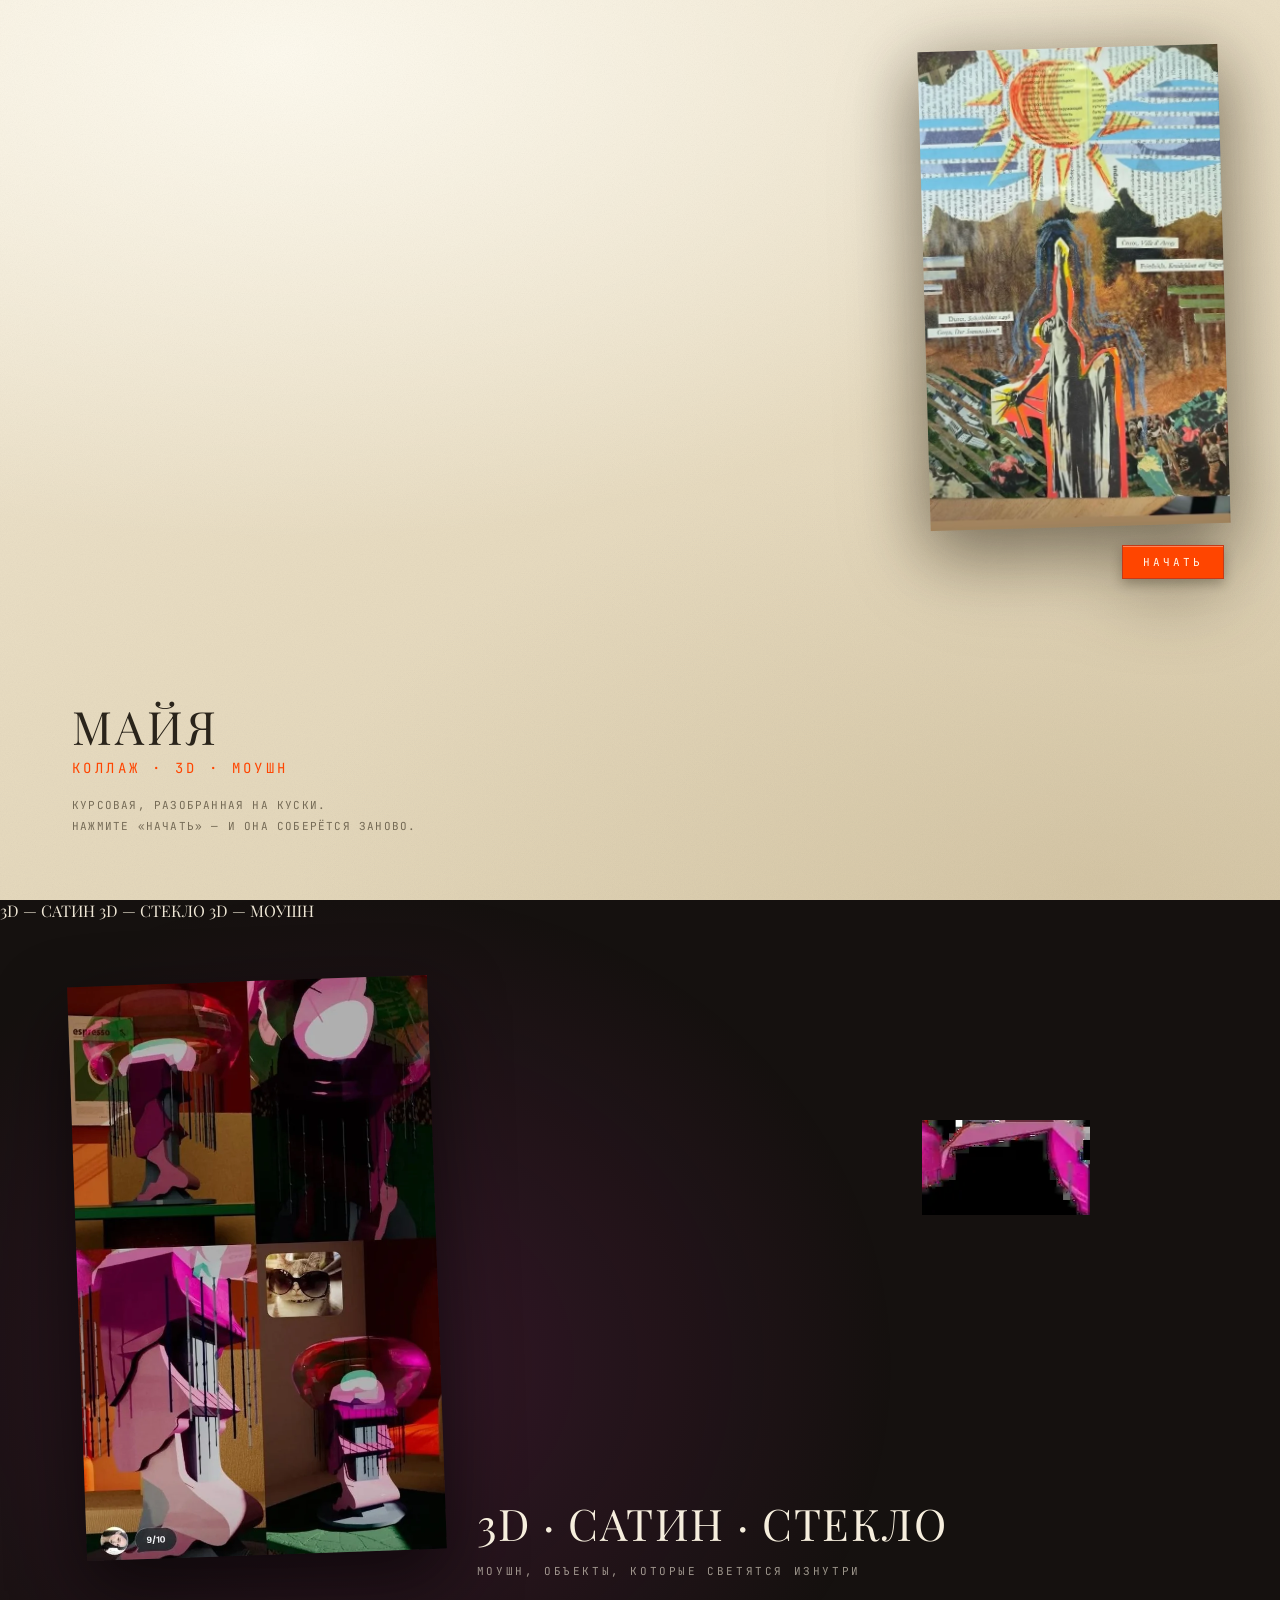
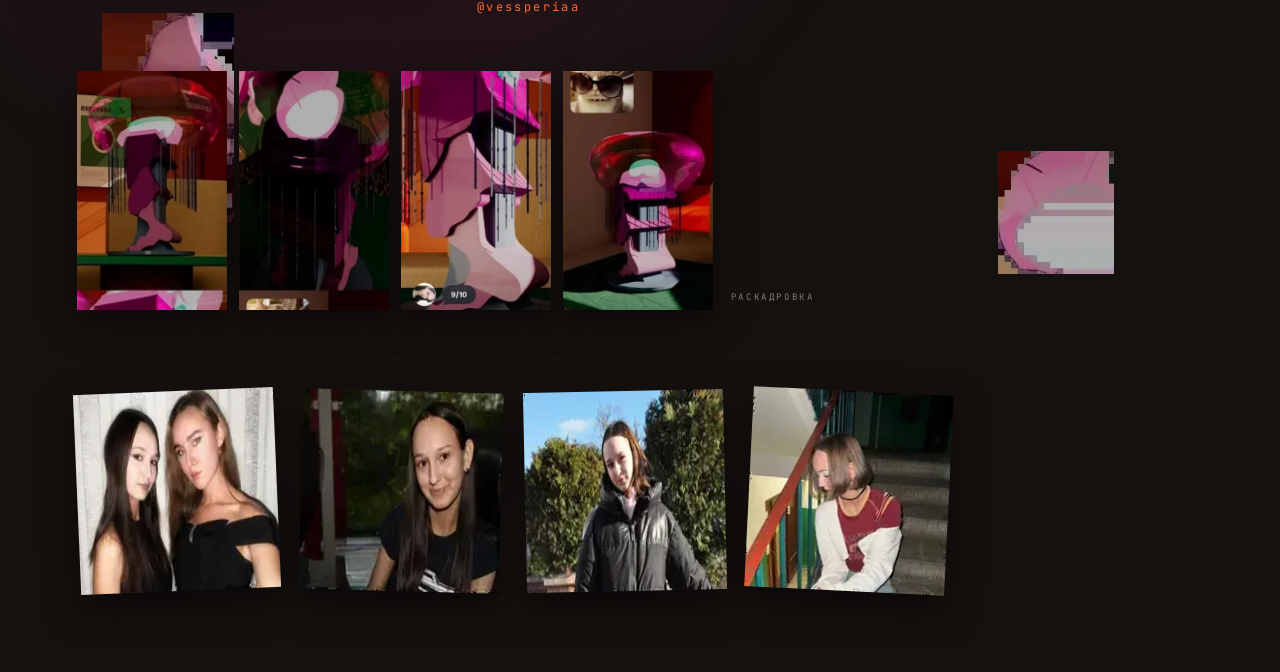
==== commit 3623f97c: "v7.8: раскадровка 3D-работы на втором экране" ====
--- a/index.html
+++ b/index.html
@@ -170,6 +170,13 @@
       <p>МОУШН, ОБЪЕКТЫ, КОТОРЫЕ СВЕТЯТСЯ ИЗНУТРИ</p>
       <a class="ig2" href="https://www.instagram.com/vessperiaa/" target="_blank" rel="noopener">@vessperiaa</a>
     </div>
+    <div class="s2frames">
+      <img src="assets/frames/f0.webp" alt="Кадр 3D-работы" style="--fd:0s">
+      <img src="assets/frames/f1.webp" alt="Кадр 3D-работы" style="--fd:.28s">
+      <img src="assets/frames/f2.webp" alt="Кадр 3D-работы" style="--fd:.56s">
+      <img src="assets/frames/f3.webp" alt="Кадр 3D-работы" style="--fd:.84s">
+      <span class="s2cap">РАСКАДРОВКА</span>
+    </div>
     <div class="s2photos">
       <img src="assets/dense/maya_04.webp" alt="Съёмка">
       <img src="assets/dense/maya_05.webp" alt="Съёмка">
--- a/style.css
+++ b/style.css
@@ -43,6 +43,13 @@
   background:#FF6A2A;transform:scaleX(0);transform-origin:left;
   transition:transform .35s cubic-bezier(.22,.61,.36,1)}
 .s2type .ig2:hover::after{transform:scaleX(1)}
+.s2frames{position:relative;z-index:3;margin-top:6vh;display:flex;gap:12px;align-items:flex-end}
+.s2frames img{width:min(150px,17vw);box-shadow:0 12px 28px rgba(0,0,0,.5);
+  opacity:0;transform:translateY(18px);
+  animation:framein .8s cubic-bezier(.16,.84,.24,1) var(--fd,0s) forwards}
+@keyframes framein{to{opacity:1;transform:none}}
+.s2cap{font:9px/1 'JetBrains Mono',monospace;letter-spacing:2.6px;
+  color:rgba(239,231,214,.5);margin-left:6px;padding-bottom:8px}
 .s2photos{position:relative;z-index:3;margin-top:9vh;display:flex;gap:24px;flex-wrap:wrap}
 .s2photos img{width:min(200px,23vw);box-shadow:0 14px 34px rgba(0,0,0,.55);
   transform:rotate(var(--rot,0deg))}
@@ -249,6 +256,9 @@
   .s2type{margin:26px 0 0;margin-left:0}
   .s2type h2{font-size:27px}
   .s2type p{font-size:9px;letter-spacing:2px}
+  .s2frames{gap:7px;margin-top:22px;flex-wrap:wrap}
+  .s2frames img{width:21vw}
+  .s2cap{font-size:8px;letter-spacing:2px}
   .s2photos{gap:10px;margin-top:30px}
   .s2photos img{width:42vw}
   .s2obj{filter:drop-shadow(0 10px 24px rgba(0,0,0,.5))}
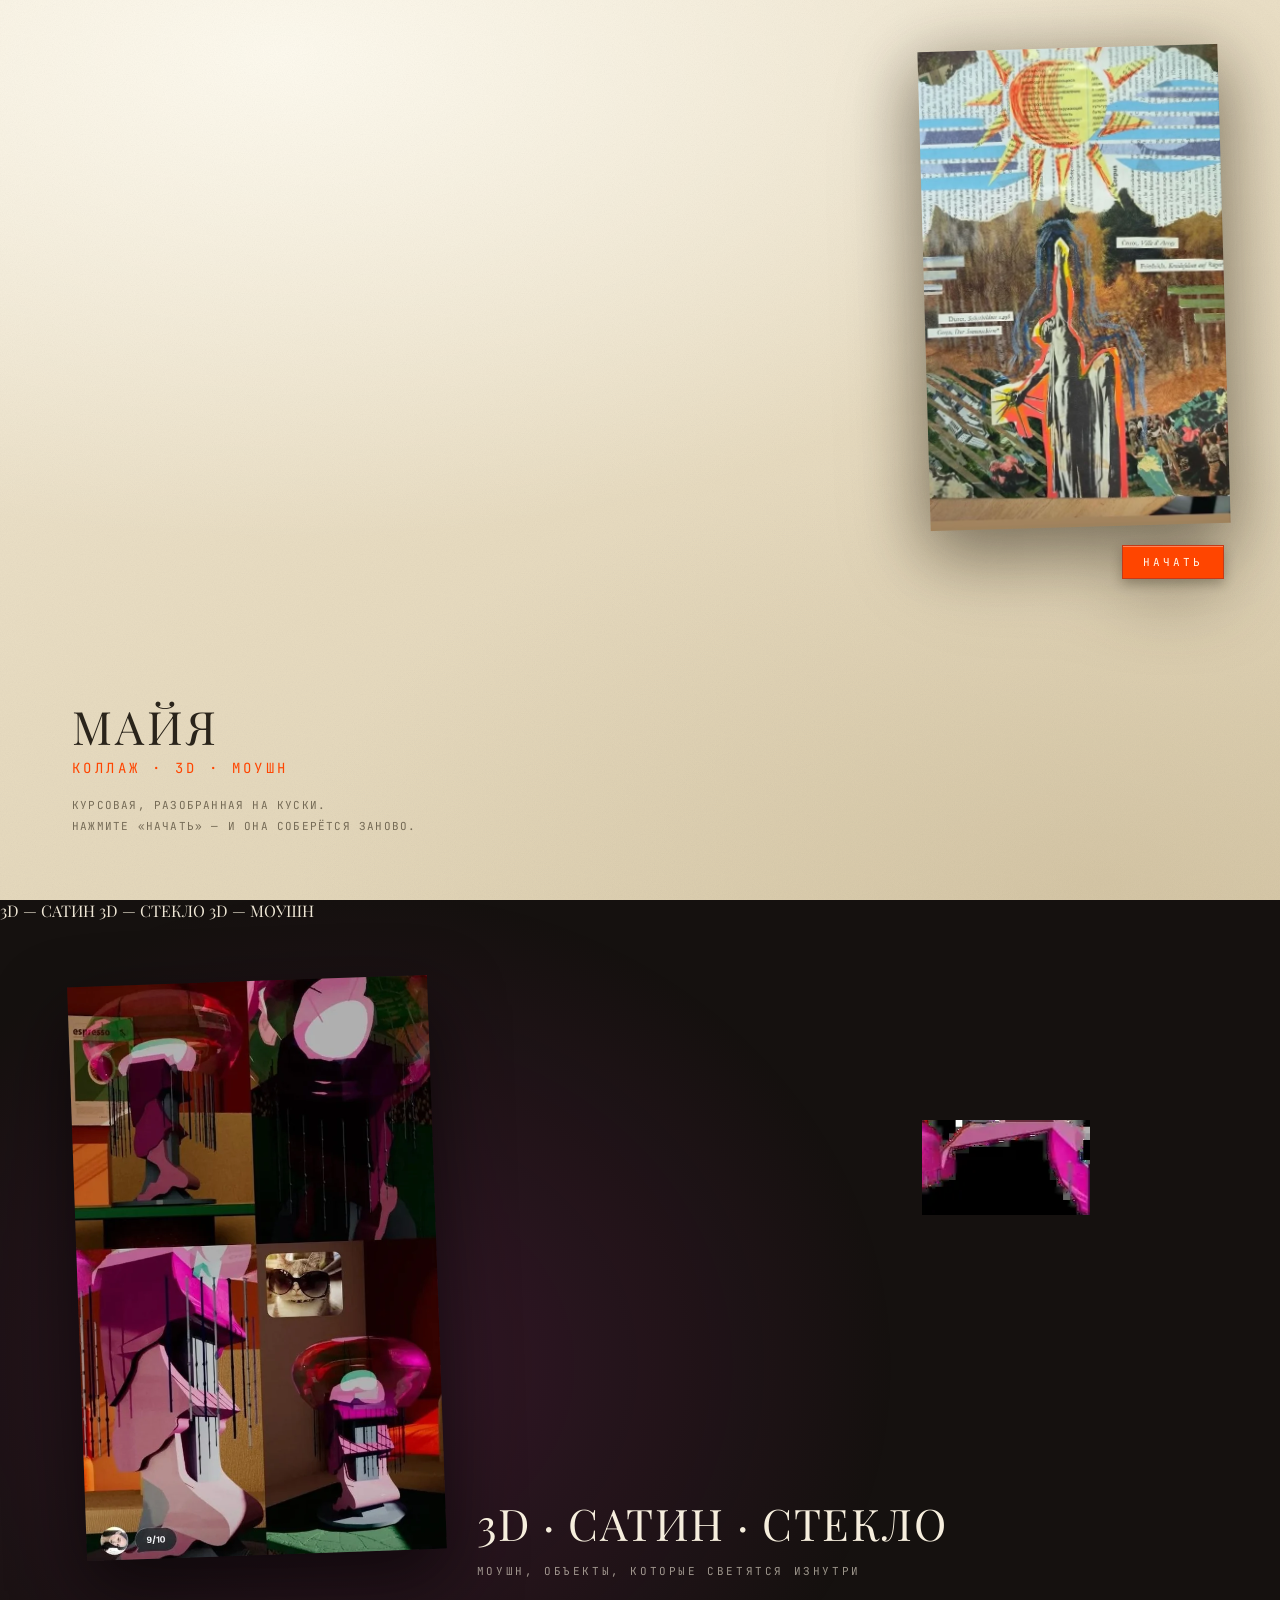
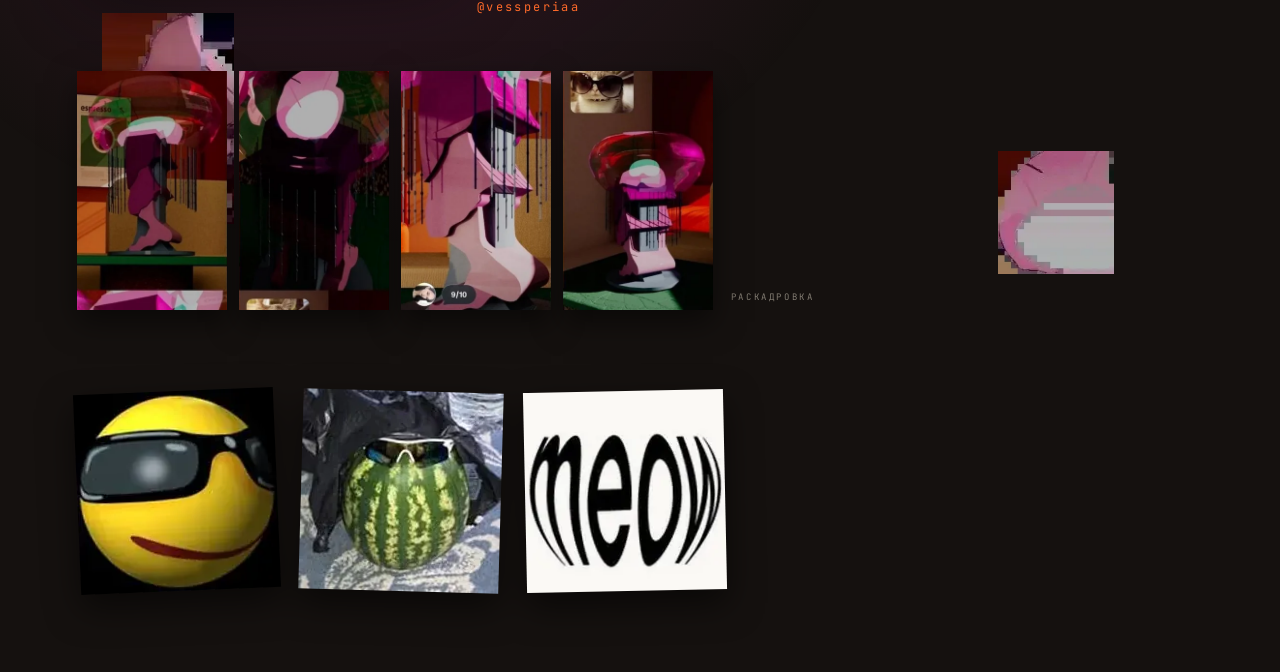
==== commit 123a0241: "v8: читаемое движение (амплитуда x3), личные фото убраны из полотна" ====
--- a/index.html
+++ b/index.html
@@ -57,25 +57,25 @@
     <i class="dust" style="left:632px;top:184px;--dx:-6px;--dy:-82px;--dur:24.6s;--del:-18.7s;--sz:2.3px"></i>
     <i class="dust" style="left:684px;top:260px;--dx:20px;--dy:-117px;--dur:30.1s;--del:-12.3s;--sz:2.0px"></i>
     <i class="dust" style="left:973px;top:298px;--dx:13px;--dy:-100px;--dur:20.4s;--del:-16.3s;--sz:2.3px"></i>
-    <div class="depth" style="--depth:1.480;z-index:6">  <div class="piece shadow live" id="d_m0" style="left:627px;top:579px;z-index:3;--rot:-1.2683970144088548deg;--dx:5.890481854078491px;--dy:5.47663712772022px;--rr:0.6deg;--dur:16.02079345310772s;--del:0.4s;--sx:585px;--sy:-394px;--sd:0.19s"><img src="assets/dense/city.webp" width="236" height="205" alt=""><span class="info">КУРСОВАЯ — ГОРОД, КУЛИСЫ</span></div>  <div class="piece chip live" id="d_a0_1" style="left:636px;top:622px;z-index:2;--rot:-60.199432702913825deg;--dx:8.63149285968204px;--dy:5.305541550274972px;--rr:0.6deg;--dur:18.72626330813547s;--del:0.6s;--sx:654px;--sy:-378px;--sd:0.20s"><img src="assets/dense/chip_01.webp" width="81" height="87" alt=""></div>  <div class="piece chip live" id="d_a0_2" style="left:619px;top:697px;z-index:2;--rot:74.23546971072267deg;--dx:3.5541124227554928px;--dy:4.990537056493418px;--rr:0.6deg;--dur:20.819144164875446s;--del:0.6s;--sx:694px;--sy:-422px;--sd:0.22s"><img src="assets/dense/chip_02.webp" width="35" height="25" alt=""></div>  <div class="piece chip live" id="d_a0_3" style="left:846px;top:711px;z-index:2;--rot:-176.9347986353636deg;--dx:8.850251506441433px;--dy:7.522243704865731px;--rr:0.6deg;--dur:19.062961457164505s;--del:0.6s;--sx:440px;--sy:-474px;--sd:0.21s"><img src="assets/dense/chip_03.webp" width="88" height="102" alt=""></div>  <div class="piece chip live" id="d_a0_5" style="left:865px;top:601px;z-index:2;--rot:144.07645624805957deg;--dx:7.8496632796917085px;--dy:7.474365462379455px;--rr:0.6deg;--dur:10.910481628782476s;--del:0.6s;--sx:423px;--sy:-334px;--sd:0.16s"><img src="assets/dense/chip_05.webp" width="84" height="42" alt=""></div>  <div class="piece chip live" id="d_a0_6" style="left:761px;top:716px;z-index:2;--rot:-41.63839840950206deg;--dx:3.0151896063594132px;--dy:7.618691849339434px;--rr:0.6deg;--dur:13.099107270201353s;--del:0.6s;--sx:522px;--sy:-470px;--sd:0.22s"><img src="assets/dense/chip_06.webp" width="93" height="83" alt=""></div>  <div class="piece chip live" id="d_a0_7" style="left:660px;top:841px;z-index:2;--rot:-2.4935724217116615deg;--dx:3.4309920861110763px;--dy:3.4922802521439045px;--rr:0.6deg;--dur:21.51406088779455s;--del:0.6s;--sx:628px;--sy:-592px;--sd:0.28s"><img src="assets/dense/chip_08.webp" width="83" height="79" alt=""></div>  <div class="piece strip live" id="d_l0_0" style="left:838px;top:603px;z-index:2;--rot:132.24213346071468deg;--dx:6.754500261190072px;--dy:2.4751940150103526px;--rr:0.6deg;--dur:18.317094450815915s;--del:0.9s;--sx:412px;--sy:-336px;--sd:0.16s"><img src="assets/dense/line_corot-435983_0.webp" width="161" height="43" alt=""></div>  <div class="piece strip live" id="d_l0_1" style="left:768px;top:631px;z-index:2;--rot:-117.43342735387088deg;--dx:6.174502462606984px;--dy:2.4760620482414692px;--rr:0.6deg;--dur:12.105422073655024s;--del:0.9s;--sx:504px;--sy:-364px;--sd:0.17s"><img src="assets/dense/line_corot-435983_1.webp" width="115" height="42" alt=""></div>  <div class="piece shadow live" id="d_m6" style="left:44px;top:438px;z-index:3;--rot:0.5881320569940769deg;--dx:12.202972475802635px;--dy:6.556210162073521px;--rr:0.6deg;--dur:19.383948620404404s;--del:0.64s;--sx:1181px;--sy:-299px;--sd:0.34s"><img src="assets/dense/subj_durer-391269.webp" width="210" height="298" alt=""><span class="info">Dürer — Cardinal Albrecht of Brandenburg, 1519 · Engraving</span></div>  <div class="piece chip live" id="d_a6_0" style="left:262px;top:549px;z-index:2;--rot:130.8301744423855deg;--dx:7.816087647718401px;--dy:6.592865862762913px;--rr:0.6deg;--dur:20.575740470315047s;--del:0.6s;--sx:1032px;--sy:-277px;--sd:0.28s"><img src="assets/dense/chip_19.webp" width="71" height="32" alt=""></div>  <div class="piece chip live" id="d_a6_1" style="left:142px;top:556px;z-index:2;--rot:-119.98325724142154deg;--dx:3.7082127734523684px;--dy:6.119614791828687px;--rr:0.6deg;--dur:11.09730706622262s;--del:0.6s;--sx:1169px;--sy:-274px;--sd:0.33s"><img src="assets/dense/chip_20.webp" width="38" height="13" alt=""></div>  <div class="piece chip live" id="d_a6_2" style="left:192px;top:485px;z-index:2;--rot:-176.95406920065096deg;--dx:4.7816080076424345px;--dy:6.5057553960528605px;--rr:0.6deg;--dur:19.405748996244384s;--del:0.6s;--sx:1113px;--sy:-210px;--sd:0.30s"><img src="assets/dense/chip_21.webp" width="50" height="26" alt=""></div>  <div class="piece chip live" id="d_a6_3" style="left:143px;top:594px;z-index:2;--rot:-84.21339895398219deg;--dx:3.053487276422995px;--dy:3.835192357682798px;--rr:0.6deg;--dur:19.612289014625425s;--del:0.6s;--sx:1158px;--sy:-332px;--sd:0.34s"><img src="assets/dense/chip_22.webp" width="57" height="52" alt=""></div>  <div class="piece chip live" id="d_a6_4" style="left:283px;top:619px;z-index:2;--rot:29.8521720306193deg;--dx:3.074323497207841px;--dy:6.882530370763903px;--rr:0.6deg;--dur:20.125083578268875s;--del:0.6s;--sx:1002px;--sy:-390px;--sd:0.30s"><img src="assets/dense/chip_23.webp" width="89" height="118" alt=""></div>  <div class="piece chip live" id="d_a6_5" style="left:409px;top:486px;z-index:2;--rot:179.09160630671778deg;--dx:6.07224410030981px;--dy:6.354098595936666px;--rr:0.6deg;--dur:16.403815564497506s;--del:0.6s;--sx:878px;--sy:-230px;--sd:0.22s"><img src="assets/dense/chip_24.webp" width="86" height="63" alt=""></div>  <div class="piece chip live" id="d_a6_6" style="left:69px;top:636px;z-index:2;--rot:-97.2191207113253deg;--dx:8.651992170988095px;--dy:7.935461265843641px;--rr:0.6deg;--dur:10.3267559104188s;--del:0.6s;--sx:1228px;--sy:-358px;--sd:0.37s"><img src="assets/dense/chip_25.webp" width="66" height="20" alt=""></div>  <div class="piece chip live" id="d_a6_7" style="left:163px;top:654px;z-index:2;--rot:-101.22604733209137deg;--dx:5.966032365333087px;--dy:5.005898845446673px;--rr:0.6deg;--dur:20.37601392701752s;--del:0.6s;--sx:1136px;--sy:-382px;--sd:0.34s"><img src="assets/dense/chip_26.webp" width="61" height="33" alt=""></div>  <div class="piece strip live" id="d_l6_0" style="left:311px;top:566px;z-index:2;--rot:-44.66261173320535deg;--dx:9.551214709502855px;--dy:5.486566329097968px;--rr:0.6deg;--dur:22.27896242536469s;--del:0.9s;--sx:934px;--sy:-471px;--sd:0.30s"><img src="assets/dense/line_durer-396910_7.webp" width="170" height="386" alt=""></div>  <div class="piece strip live" id="d_l6_1" style="left:370px;top:608px;z-index:2;--rot:12.355347167160033deg;--dx:8.326128325890112px;--dy:4.296633413326289px;--rr:0.6deg;--dur:21.24122473454639s;--del:0.9s;--sx:900px;--sy:-542px;--sd:0.31s"><img src="assets/dense/line_durer-396910_8.webp" width="119" height="444" alt=""></div>  <div class="piece strip live" id="d_l6_2" style="left:44px;top:711px;z-index:2;--rot:96.16866271532041deg;--dx:4.196239921357174px;--dy:3.7028103045322327px;--rr:0.6deg;--dur:19.045223521499963s;--del:0.9s;--sx:1215px;--sy:-446px;--sd:0.38s"><img src="assets/dense/line_goya-378027_0.webp" width="142" height="46" alt=""></div>  <div class="piece shadow live" id="d_m12" style="left:414px;top:185px;z-index:3;--rot:-3.114335088377704deg;--dx:4.340923095621318px;--dy:9.675493554528927px;--rr:0.6deg;--dur:17.589412899698853s;--del:0.88s;--sx:859px;--sy:25px;--sd:0.18s"><img src="assets/dense/subj_durer-396910.webp" width="114" height="156" alt=""><span class="info">Dürer — Coat of Arms of Albrecht Dürer, 1523 · Woodcut</span></div>  <div class="piece chip live" id="d_a12_0" style="left:383px;top:269px;z-index:2;--rot:146.48877941156206deg;--dx:6.307296404564195px;--dy:4.524643564905751px;--rr:0.6deg;--dur:20.155154632309912s;--del:0.6s;--sx:904px;--sy:-56px;--sd:0.20s"><img src="assets/dense/chip_00.webp" width="85" height="149" alt=""></div>  <div class="piece chip live" id="d_a12_1" style="left:591px;top:333px;z-index:2;--rot:-102.78361776725409deg;--dx:2.6249025343464387px;--dy:7.225490645514071px;--rr:0.6deg;--dur:12.52176719778916s;--del:0.6s;--sx:691px;--sy:-97px;--sd:0.12s"><img src="assets/dense/chip_01.webp" width="96" height="104" alt=""></div>  <div class="piece chip live" id="d_a12_2" style="left:410px;top:251px;z-index:2;--rot:124.54462474803177deg;--dx:4.822242954795385px;--dy:3.8207079533623847px;--rr:0.6deg;--dur:11.603583847395104s;--del:0.6s;--sx:892px;--sy:16px;--sd:0.19s"><img src="assets/dense/chip_02.webp" width="56" height="41" alt=""></div>  <div class="piece chip live" id="d_a12_3" style="left:400px;top:309px;z-index:2;--rot:-51.73634332975084deg;--dx:7.151271758634816px;--dy:4.445971444281412px;--rr:0.6deg;--dur:17.9005814687715s;--del:0.6s;--sx:890px;--sy:-68px;--sd:0.19s"><img src="assets/dense/chip_03.webp" width="80" height="93" alt=""></div>  <div class="piece chip live" id="d_a12_4" style="left:591px;top:257px;z-index:2;--rot:-41.876269843662726deg;--dx:8.038175628142621px;--dy:6.3948343703824335px;--rr:0.6deg;--dur:13.547053408886129s;--del:0.6s;--sx:712px;--sy:-10px;--sd:0.12s"><img src="assets/dense/chip_04.webp" width="55" height="81" alt=""></div>  <div class="piece chip live" id="d_a12_5" style="left:546px;top:272px;z-index:2;--rot:126.69346472315976deg;--dx:4.391495862629084px;--dy:4.071428856069253px;--rr:0.6deg;--dur:18.82180994325544s;--del:0.6s;--sx:744px;--sy:-4px;--sd:0.13s"><img src="assets/dense/chip_05.webp" width="79" height="40" alt=""></div>  <div class="piece chip live" id="d_a12_6" style="left:601px;top:298px;z-index:2;--rot:73.23401178644926deg;--dx:3.5907799318790086px;--dy:7.0432252421682735px;--rr:0.6deg;--dur:14.040029019787438s;--del:0.6s;--sx:686px;--sy:-48px;--sd:0.11s"><img src="assets/dense/chip_06.webp" width="86" height="76" alt=""></div>  <div class="piece chip live" id="d_a12_7" style="left:338px;top:260px;z-index:2;--rot:65.0323127322992deg;--dx:4.569626067406626px;--dy:5.494304032421418px;--rr:0.6deg;--dur:21.386394994275285s;--del:0.6s;--sx:962px;--sy:0px;--sd:0.22s"><img src="assets/dense/chip_08.webp" width="59" height="56" alt=""></div>  <div class="piece strip live" id="d_l12_0" style="left:347px;top:328px;z-index:2;--rot:-75.42222837354042deg;--dx:7.929025235380199px;--dy:3.214135691051141px;--rr:0.6deg;--dur:22.98182383493131s;--del:0.9s;--sx:919px;--sy:-64px;--sd:0.21s"><img src="assets/dense/line_durer-396910_11.webp" width="128" height="47" alt=""></div>  <div class="piece strip live" id="d_l12_2" style="left:444px;top:364px;z-index:2;--rot:-10.442190685003766deg;--dx:5.002596452565781px;--dy:2.187223273300299px;--rr:0.6deg;--dur:18.5792720605077s;--del:0.9s;--sx:836px;--sy:-93px;--sd:0.17s"><img src="assets/dense/line_durer-396910_2.webp" width="101" height="34" alt=""></div>  <div class="piece shadow live" id="d_m18" style="left:-17px;top:126px;z-index:3;--rot:-8.706190593098508deg;--dx:5.761461667857259px;--dy:7.345164322685378px;--rr:0.6deg;--dur:11.694800936424652s;--del:1.12s;--sx:1234px;--sy:-28px;--sd:0.33s"><img src="assets/dense/red1.webp" width="225" height="379" alt=""><span class="info">КУРСОВАЯ — КРАСНЫЙ ФРАГМЕНТ</span></div>  <div class="piece chip live" id="d_a18_0" style="left:17px;top:365px;z-index:2;--rot:-88.65601081172807deg;--dx:2.9854264633363194px;--dy:6.2184323386022236px;--rr:0.6deg;--dur:18.948050976136553s;--del:0.6s;--sx:1279px;--sy:-92px;--sd:0.36s"><img src="assets/dense/chip_19.webp" width="68" height="31" alt=""></div>  <div class="piece chip live" id="d_a18_1" style="left:51px;top:328px;z-index:2;--rot:76.03706537717915deg;--dx:7.214129942600051px;--dy:3.9486304912215973px;--rr:0.6deg;--dur:17.79287862997973s;--del:0.6s;--sx:1232px;--sy:-56px;--sd:0.33s"><img src="assets/dense/chip_20.webp" width="95" height="33" alt=""></div>  <div class="piece chip live" id="d_a18_2" style="left:-38px;top:389px;z-index:2;--rot:-128.10269262609626deg;--dx:4.6257212651069235px;--dy:6.182395972546101px;--rr:0.6deg;--dur:10.832172675966437s;--del:0.6s;--sx:1344px;--sy:-114px;--sd:0.38s"><img src="assets/dense/chip_21.webp" width="48" height="25" alt=""></div>  <div class="piece chip live" id="d_a18_3" style="left:198px;top:321px;z-index:2;--rot:-155.22301640610686deg;--dx:5.291765770385426px;--dy:5.361565531449189px;--rr:0.6deg;--dur:10.8079967145102s;--del:0.6s;--sx:1089px;--sy:-72px;--sd:0.28s"><img src="assets/dense/chip_22.webp" width="86" height="79" alt=""></div>  <div class="piece chip live" id="d_a18_4" style="left:72px;top:303px;z-index:2;--rot:55.57859878649725deg;--dx:5.086374529025006px;--dy:7.329206356207774px;--rr:0.6deg;--dur:20.837015673247002s;--del:0.6s;--sx:1215px;--sy:-72px;--sd:0.33s"><img src="assets/dense/chip_23.webp" width="86" height="114" alt=""></div>  <div class="piece chip live" id="d_a18_5" style="left:67px;top:284px;z-index:2;--rot:69.26762179820057deg;--dx:2.6958769064494734px;--dy:5.100940075374466px;--rr:0.6deg;--dur:13.970228302570801s;--del:0.6s;--sx:1237px;--sy:-15px;--sd:0.34s"><img src="assets/dense/chip_24.webp" width="52" height="38" alt=""></div>  <div class="piece chip live" id="d_a18_6" style="left:42px;top:254px;z-index:2;--rot:58.47957526568479deg;--dx:3.2355618683956147px;--dy:5.33932583910791px;--rr:0.6deg;--dur:12.914743214697438s;--del:0.6s;--sx:1244px;--sy:21px;--sd:0.34s"><img src="assets/dense/chip_25.webp" width="87" height="26" alt=""></div>  <div class="piece strip live" id="d_l18_0" style="left:207px;top:308px;z-index:2;--rot:-47.24333271864893deg;--dx:6.846832170556212px;--dy:8.050002845140249px;--rr:0.6deg;--dur:22.782891161862672s;--del:0.9s;--sx:1051px;--sy:-35px;--sd:0.26s"><img src="assets/dense/line_durer-391269_0.webp" width="144" height="30" alt=""></div>  <div class="piece strip live" id="d_l18_1" style="left:110px;top:352px;z-index:2;--rot:126.27995429889376deg;--dx:5.350453457305284px;--dy:4.895367209706465px;--rr:0.6deg;--dur:14.25809488621445s;--del:0.9s;--sx:1126px;--sy:-76px;--sd:0.29s"><img src="assets/dense/line_durer-396910_0.webp" width="187" height="23" alt=""></div>  <div class="piece strip live" id="d_l18_2" style="left:249px;top:344px;z-index:2;--rot:-104.06924970927606deg;--dx:6.399296683288319px;--dy:3.1196537401789266px;--rr:0.6deg;--dur:11.121432311769782s;--del:0.9s;--sx:1014px;--sy:-67px;--sd:0.24s"><img src="assets/dense/line_durer-396910_1.webp" width="135" height="22" alt=""></div></div>
-    <div class="depth" style="--depth:1.220;z-index:5">  <div class="piece shadow live" id="d_m1" style="left:984px;top:843px;z-index:3;--rot:3.9620878126639116deg;--dx:5.937824066939335px;--dy:5.55596685225145px;--rr:0.6deg;--dur:14.711622362293713s;--del:0.44s;--sx:262px;--sy:-600px;--sd:0.28s"><img src="assets/dense/txt0.webp" width="167" height="91" alt=""><span class="info">КУРСОВАЯ — ГАЗЕТНЫЙ ТЕКСТ</span></div>  <div class="piece chip live" id="d_a1_0" style="left:1119px;top:731px;z-index:2;--rot:30.81484745729557deg;--dx:6.751838230608834px;--dy:5.722415444591726px;--rr:0.6deg;--dur:14.435786449537995s;--del:0.6s;--sx:185px;--sy:-462px;--sd:0.24s"><img src="assets/dense/chip_09.webp" width="52" height="38" alt=""></div>  <div class="piece chip live" id="d_a1_1" style="left:995px;top:967px;z-index:2;--rot:169.33740172390446deg;--dx:3.1539272570891135px;--dy:2.9689706148105195px;--rr:0.6deg;--dur:20.562959511400603s;--del:0.6s;--sx:310px;--sy:-696px;--sd:0.31s"><img src="assets/dense/chip_10.webp" width="51" height="35" alt=""></div>  <div class="piece chip live" id="d_a1_2" style="left:938px;top:813px;z-index:2;--rot:-71.70805851580508deg;--dx:8.949893498822808px;--dy:4.877337315394583px;--rr:0.6deg;--dur:11.67009616761759s;--del:0.6s;--sx:372px;--sy:-532px;--sd:0.24s"><img src="assets/dense/chip_12.webp" width="41" height="13" alt=""></div>  <div class="piece chip live" id="d_a1_3" style="left:1238px;top:1008px;z-index:2;--rot:141.53009284652694deg;--dx:3.175878130105625px;--dy:6.457452972764297px;--rr:0.6deg;--dur:14.505774281046673s;--del:0.6s;--sx:68px;--sy:-728px;--sd:0.36s"><img src="assets/dense/chip_13.webp" width="47" height="17" alt=""></div>  <div class="piece chip live" id="d_a1_4" style="left:1190px;top:902px;z-index:2;--rot:-155.67597981040484deg;--dx:4.599737554713435px;--dy:6.122039338526923px;--rr:0.6deg;--dur:11.182810907620075s;--del:0.6s;--sx:96px;--sy:-658px;--sd:0.33s"><img src="assets/dense/chip_14.webp" width="89" height="89" alt=""></div>  <div class="piece chip live" id="d_a1_5" style="left:1094px;top:1032px;z-index:2;--rot:-104.14877510948364deg;--dx:3.7962669000293485px;--dy:7.972314550282647px;--rr:0.6deg;--dur:11.626912730055068s;--del:0.6s;--sx:214px;--sy:-773px;--sd:0.35s"><img src="assets/dense/chip_15.webp" width="44" height="58" alt=""></div>  <div class="piece chip live" id="d_a1_6" style="left:1203px;top:831px;z-index:2;--rot:165.655896382167deg;--dx:8.996264956786618px;--dy:5.485789023630727px;--rr:0.6deg;--dur:21.848358845153857s;--del:0.6s;--sx:100px;--sy:-572px;--sd:0.29s"><img src="assets/dense/chip_17.webp" width="54" height="57" alt=""></div>  <div class="piece chip live" id="d_a1_7" style="left:1064px;top:841px;z-index:2;--rot:-138.82201886566668deg;--dx:3.6969313536808412px;--dy:2.904236433255475px;--rr:0.6deg;--dur:18.411198190728165s;--del:0.6s;--sx:226px;--sy:-572px;--sd:0.27s"><img src="assets/dense/chip_18.webp" width="81" height="39" alt=""></div>  <div class="piece strip live" id="d_l1_0" style="left:1265px;top:865px;z-index:2;--rot:-82.8762011355854deg;--dx:7.68914395119879px;--dy:6.651019103975353px;--rr:0.6deg;--dur:21.825815547595035s;--del:0.9s;--sx:27px;--sy:-588px;--sd:0.31s"><img src="assets/dense/line_durer-336228_11.webp" width="76" height="22" alt=""></div>  <div class="piece strip live" id="d_l1_1" style="left:1105px;top:977px;z-index:2;--rot:78.36740767868974deg;--dx:5.057396971380884px;--dy:2.3239946288026494px;--rr:0.6deg;--dur:11.60337088434763s;--del:0.9s;--sx:183px;--sy:-699px;--sd:0.33s"><img src="assets/dense/line_durer-336228_12.webp" width="84" height="20" alt=""></div>  <div class="piece strip live" id="d_l1_2" style="left:1002px;top:919px;z-index:2;--rot:-81.07078820097482deg;--dx:8.943766190060096px;--dy:3.418403966814301px;--rr:0.6deg;--dur:19.267618417147567s;--del:0.9s;--sx:245px;--sy:-797px;--sd:0.36s"><img src="assets/dense/line_durer-336228_13.webp" width="166" height="332" alt=""></div>  <div class="piece shadow live" id="d_m7" style="left:224px;top:372px;z-index:3;--rot:-2.3686409681378144deg;--dx:11.346107446530928px;--dy:8.99373549832196px;--rr:0.6deg;--dur:17.107360398116164s;--del:0.68s;--sx:1040px;--sy:-133px;--sd:0.26s"><img src="assets/dense/maya_05.webp" width="131" height="98" alt=""><span class="info">ФОТО — СЪЁМКА</span></div>  <div class="piece chip live" id="d_a7_0" style="left:255px;top:464px;z-index:2;--rot:161.9437105164822deg;--dx:8.48528258960015px;--dy:3.322486698050617px;--rr:0.6deg;--dur:18.30961200638666s;--del:0.6s;--sx:1052px;--sy:-191px;--sd:0.27s"><img src="assets/dense/chip_28.webp" width="47" height="30" alt=""></div>  <div class="piece chip live" id="d_a7_1" style="left:335px;top:375px;z-index:2;--rot:65.57627077114068deg;--dx:4.114219790740449px;--dy:6.4804676420395335px;--rr:0.6deg;--dur:20.98720673574058s;--del:0.6s;--sx:962px;--sy:-108px;--sd:0.23s"><img src="assets/dense/chip_30.webp" width="66" height="43" alt=""></div>  <div class="piece chip live" id="d_a7_2" style="left:428px;top:447px;z-index:2;--rot:-106.23923770235875deg;--dx:8.812471196696965px;--dy:7.549368943448422px;--rr:0.6deg;--dur:20.321259938827957s;--del:0.6s;--sx:876px;--sy:-179px;--sd:0.20s"><img src="assets/dense/chip_31.webp" width="53" height="40" alt=""></div>  <div class="piece chip live" id="d_a7_3" style="left:429px;top:409px;z-index:2;--rot:61.7713511549305deg;--dx:2.143923144168773px;--dy:2.082041462888094px;--rr:0.6deg;--dur:14.27174453539623s;--del:0.6s;--sx:866px;--sy:-138px;--sd:0.19s"><img src="assets/dense/chip_32.webp" width="71" height="35" alt=""></div>  <div class="piece chip live" id="d_a7_4" style="left:219px;top:284px;z-index:2;--rot:25.380494872097756deg;--dx:8.641241329910997px;--dy:3.9848760361835267px;--rr:0.6deg;--dur:15.024767113014645s;--del:0.6s;--sx:1068px;--sy:-37px;--sd:0.27s"><img src="assets/dense/chip_34.webp" width="87" height="82" alt=""></div>  <div class="piece chip live" id="d_a7_5" style="left:131px;top:466px;z-index:2;--rot:-60.17109021301013deg;--dx:4.733467106571974px;--dy:6.692892179126336px;--rr:0.6deg;--dur:19.38310616668764s;--del:0.6s;--sx:1167px;--sy:-195px;--sd:0.32s"><img src="assets/dense/chip_35.webp" width="64" height="34" alt=""></div>  <div class="piece chip live" id="d_a7_6" style="left:342px;top:487px;z-index:2;--rot:175.66712749156721deg;--dx:4.649757973143126px;--dy:6.550405939207769px;--rr:0.6deg;--dur:19.72916576748021s;--del:0.6s;--sx:954px;--sy:-218px;--sd:0.24s"><img src="assets/dense/chip_37.webp" width="67" height="37" alt=""></div>  <div class="piece chip live" id="d_a7_7" style="left:349px;top:381px;z-index:2;--rot:-54.078319911296816deg;--dx:3.831657074762088px;--dy:2.2225466144897803px;--rr:0.6deg;--dur:16.0822506280853s;--del:0.6s;--sx:958px;--sy:-106px;--sd:0.23s"><img src="assets/dense/chip_39.webp" width="45" height="27" alt=""></div>  <div class="piece strip live" id="d_l7_0" style="left:385px;top:365px;z-index:2;--rot:43.99473627698299deg;--dx:6.3907035936683245px;--dy:2.946304537049263px;--rr:0.6deg;--dur:16.014270423131308s;--del:0.9s;--sx:893px;--sy:-100px;--sd:0.20s"><img src="assets/dense/line_goya-378027_1.webp" width="104" height="46" alt=""></div>  <div class="piece strip live" id="d_l7_1" style="left:506px;top:408px;z-index:2;--rot:-154.46429330263808deg;--dx:4.423546972131132px;--dy:8.548292111937439px;--rr:0.6deg;--dur:18.66748265350533s;--del:0.9s;--sx:754px;--sy:-139px;--sd:0.15s"><img src="assets/dense/line_corot-435983_0.webp" width="141" height="38" alt=""></div>  <div class="piece strip live" id="d_l7_2" style="left:342px;top:541px;z-index:2;--rot:138.82770777052957deg;--dx:8.975454722485436px;--dy:2.4929697670764863px;--rr:0.6deg;--dur:18.916731784835854s;--del:0.9s;--sx:950px;--sy:-267px;--sd:0.25s"><img src="assets/dense/line_corot-435983_1.webp" width="77" height="28" alt=""></div>  <div class="piece shadow live" id="d_m13" style="left:1152px;top:670px;z-index:3;--rot:-8.095020057154889deg;--dx:10.248649763522874px;--dy:5.978946500144515px;--rr:0.6deg;--dur:16.043040086496458s;--del:0.92s;--sx:102px;--sy:-492px;--sd:0.26s"><img src="assets/dense/subj_durer-391270.webp" width="153" height="221" alt=""><span class="info">Dürer — Cardinal Albrecht of Brandenburg, 1519 · Engraving</span></div>  <div class="piece chip live" id="d_a13_0" style="left:1207px;top:822px;z-index:2;--rot:110.63290990222657deg;--dx:3.451183619788302px;--dy:3.220681313247975px;--rr:0.6deg;--dur:20.611904515109035s;--del:0.6s;--sx:95px;--sy:-554px;--sd:0.29s"><img src="assets/dense/chip_09.webp" width="56" height="41" alt=""></div>  <div class="piece chip live" id="d_a13_1" style="left:1400px;top:822px;z-index:2;--rot:-72.40045962074068deg;--dx:6.455785169244213px;--dy:4.209631436144555px;--rr:0.6deg;--dur:15.572834833827427s;--del:0.6s;--sx:-98px;--sy:-554px;--sd:0.34s"><img src="assets/dense/chip_10.webp" width="57" height="39" alt=""></div>  <div class="piece chip live" id="d_a13_2" style="left:1299px;top:901px;z-index:2;--rot:-64.05729829523942deg;--dx:7.660721489324002px;--dy:7.623819273081526px;--rr:0.6deg;--dur:12.625063600694617s;--del:0.6s;--sx:8px;--sy:-620px;--sd:0.33s"><img src="assets/dense/chip_12.webp" width="47" height="15" alt=""></div>  <div class="piece chip live" id="d_a13_3" style="left:1291px;top:774px;z-index:2;--rot:-65.98994667718426deg;--dx:2.572080453167618px;--dy:3.164886971802513px;--rr:0.6deg;--dur:21.376370713361013s;--del:0.6s;--sx:18px;--sy:-494px;--sd:0.29s"><img src="assets/dense/chip_13.webp" width="43" height="15" alt=""></div>  <div class="piece chip live" id="d_a13_4" style="left:1246px;top:800px;z-index:2;--rot:118.55817776275086deg;--dx:7.947135765745403px;--dy:4.082718674153782px;--rr:0.6deg;--dur:19.43364985174153s;--del:0.6s;--sx:51px;--sy:-545px;--sd:0.29s"><img src="assets/dense/chip_14.webp" width="66" height="66" alt=""></div>  <div class="piece chip live" id="d_a13_5" style="left:1346px;top:887px;z-index:2;--rot:-112.2634229527714deg;--dx:3.720580185325199px;--dy:5.5471957946902375px;--rr:0.6deg;--dur:20.83794932611665s;--del:0.6s;--sx:-40px;--sy:-630px;--sd:0.35s"><img src="assets/dense/chip_15.webp" width="47" height="62" alt=""></div>  <div class="piece chip live" id="d_a13_6" style="left:1185px;top:910px;z-index:2;--rot:-155.40109750117085deg;--dx:7.226462067905577px;--dy:5.585293483577661px;--rr:0.6deg;--dur:12.776266215571699s;--del:0.6s;--sx:114px;--sy:-656px;--sd:0.32s"><img src="assets/dense/chip_17.webp" width="63" height="67" alt=""></div>  <div class="piece chip live" id="d_a13_7" style="left:1205px;top:773px;z-index:2;--rot:117.05530948918471deg;--dx:5.052915780048406px;--dy:5.79346310792733px;--rr:0.6deg;--dur:18.17508970631269s;--del:0.6s;--sx:100px;--sy:-497px;--sd:0.27s"><img src="assets/dense/chip_18.webp" width="50" height="24" alt=""></div>  <div class="piece strip live" id="d_l13_0" style="left:1126px;top:763px;z-index:2;--rot:-100.14974907209489deg;--dx:8.79242317813992px;--dy:4.159326941121201px;--rr:0.6deg;--dur:12.735570181298884s;--del:0.9s;--sx:115px;--sy:-742px;--sd:0.35s"><img src="assets/dense/line_durer-396910_4.webp" width="178" height="534" alt=""></div>  <div class="piece strip live" id="d_l13_1" style="left:1092px;top:792px;z-index:2;--rot:-71.80228588018525deg;--dx:9.296473834972637px;--dy:6.3964206158622305px;--rr:0.6deg;--dur:15.754018343825898s;--del:0.9s;--sx:148px;--sy:-708px;--sd:0.34s"><img src="assets/dense/line_durer-396910_7.webp" width="179" height="407" alt=""></div>  <div class="piece strip live" id="d_l13_2" style="left:1351px;top:765px;z-index:2;--rot:-168.94678225491396deg;--dx:5.785615635340912px;--dy:6.4117286582807775px;--rr:0.6deg;--dur:11.673508426238184s;--del:0.9s;--sx:-112px;--sy:-816px;--sd:0.42s"><img src="assets/dense/line_durer-396910_8.webp" width="182" height="678" alt=""></div>  <div class="piece shadow live" id="d_m19" style="left:473px;top:108px;z-index:3;--rot:-3.183848169642495deg;--dx:6.2445690047319555px;--dy:6.030696783491734px;--rr:0.6deg;--dur:12.220141166551219s;--del:1.1600000000000001s;--sx:758px;--sy:-122px;--sd:0.15s"><img src="assets/dense/hair0.webp" width="199" height="605" alt=""><span class="info">КУРСОВАЯ — ЛИНИИ, РИСОВАННЫЕ ВОЛОСЫ</span></div>  <div class="piece chip live" id="d_a19_0" style="left:347px;top:297px;z-index:2;--rot:-5.400008071672147deg;--dx:4.070565107850024px;--dy:7.526789312767324px;--rr:0.6deg;--dur:21.16156551064451s;--del:0.6s;--sx:941px;--sy:-36px;--sd:0.21s"><img src="assets/dense/chip_28.webp" width="84" height="53" alt=""></div>  <div class="piece chip live" id="d_a19_1" style="left:518px;top:404px;z-index:2;--rot:-36.741481687553005deg;--dx:2.5778741639460536px;--dy:2.2819106880546505px;--rr:0.6deg;--dur:12.115543067348316s;--del:0.6s;--sx:777px;--sy:-138px;--sd:0.16s"><img src="assets/dense/chip_30.webp" width="70" height="45" alt=""></div>  <div class="piece chip live" id="d_a19_2" style="left:602px;top:431px;z-index:2;--rot:146.0590374657529deg;--dx:5.563738908755042px;--dy:7.688543515995507px;--rr:0.6deg;--dur:18.302378438509503s;--del:0.6s;--sx:709px;--sy:-157px;--sd:0.14s"><img src="assets/dense/chip_31.webp" width="38" height="28" alt=""></div>  <div class="piece chip live" id="d_a19_6" style="left:487px;top:528px;z-index:2;--rot:123.32988818519345deg;--dx:2.6854773016624276px;--dy:3.4671728440393554px;--rr:0.6deg;--dur:14.274647285746983s;--del:0.6s;--sx:804px;--sy:-262px;--sd:0.20s"><img src="assets/dense/chip_37.webp" width="78" height="44" alt=""></div>  <div class="piece strip live" id="d_l19_0" style="left:508px;top:433px;z-index:2;--rot:-76.21682583151755deg;--dx:8.394092504708137px;--dy:2.6922523656295527px;--rr:0.6deg;--dur:12.147198320834399s;--del:0.9s;--sx:750px;--sy:-178px;--sd:0.16s"><img src="assets/dense/line_durer-396910_10.webp" width="145" height="66" alt=""></div>  <div class="piece strip live" id="d_l19_1" style="left:597px;top:522px;z-index:2;--rot:-83.92528645947591deg;--dx:5.142188819984046px;--dy:3.629825032072639px;--rr:0.6deg;--dur:20.521222821047218s;--del:0.9s;--sx:700px;--sy:-246px;--sd:0.16s"><img src="assets/dense/line_durer-396910_11.webp" width="66" height="24" alt=""></div>  <div class="piece strip live" id="d_l19_2" style="left:578px;top:350px;z-index:2;--rot:37.29902842278824deg;--dx:3.135485737847861px;--dy:3.208975587321023px;--rr:0.6deg;--dur:21.942607010826407s;--del:0.9s;--sx:702px;--sy:-239px;--sd:0.16s"><img src="assets/dense/line_durer-396910_12.webp" width="101" height="354" alt=""></div></div>
-    <div class="depth" style="--depth:0.960;z-index:4">  <div class="piece shadow live" id="d_m2" style="left:468px;top:595px;z-index:3;--rot:9.889407628350892deg;--dx:5.223071854999733px;--dy:6.182114968241985px;--rr:0.6deg;--dur:10.519633463012077s;--del:0.48000000000000004s;--sx:780px;--sy:-374px;--sd:0.22s"><img src="assets/dense/hill0.webp" width="164" height="133" alt=""><span class="info">КУРСОВАЯ — ХОЛМ, ЗЕЛЁНОЕ</span></div>  <div class="piece chip live" id="d_a2_0" style="left:539px;top:590px;z-index:2;--rot:156.27185572808378deg;--dx:8.921630574287496px;--dy:3.8310853677491745px;--rr:0.6deg;--dur:15.899168225660269s;--del:0.6s;--sx:744px;--sy:-323px;--sd:0.20s"><img src="assets/dense/chip_19.webp" width="93" height="42" alt=""></div>  <div class="piece chip live" id="d_a2_1" style="left:509px;top:600px;z-index:2;--rot:179.41439514749078deg;--dx:3.4146656958013897px;--dy:2.878576987122945px;--rr:0.6deg;--dur:13.516629563708594s;--del:0.6s;--sx:802px;--sy:-318px;--sd:0.21s"><img src="assets/dense/chip_20.webp" width="39" height="13" alt=""></div>  <div class="piece chip live" id="d_a2_2" style="left:519px;top:648px;z-index:2;--rot:-89.62983881624619deg;--dx:5.644591538321833px;--dy:7.976249696311234px;--rr:0.6deg;--dur:11.129249880264151s;--del:0.6s;--sx:770px;--sy:-382px;--sd:0.22s"><img src="assets/dense/chip_21.webp" width="83" height="44" alt=""></div>  <div class="piece chip live" id="d_a2_3" style="left:586px;top:607px;z-index:2;--rot:15.853049365345953deg;--dx:5.290666107035033px;--dy:2.8090183106068514px;--rr:0.6deg;--dur:14.751218694841526s;--del:0.6s;--sx:708px;--sy:-352px;--sd:0.20s"><img src="assets/dense/chip_22.webp" width="72" height="66" alt=""></div>  <div class="piece chip live" id="d_a2_4" style="left:405px;top:603px;z-index:2;--rot:121.94249160042415deg;--dx:6.173095671372926px;--dy:4.564518339093942px;--rr:0.6deg;--dur:17.8326841318375s;--del:0.6s;--sx:892px;--sy:-360px;--sd:0.25s"><img src="assets/dense/chip_23.webp" width="67" height="89" alt=""></div>  <div class="piece chip live" id="d_a2_5" style="left:618px;top:719px;z-index:2;--rot:105.32342192299313deg;--dx:4.5191002293498155px;--dy:7.555775839224629px;--rr:0.6deg;--dur:11.11909740224782s;--del:0.6s;--sx:668px;--sy:-464px;--sd:0.23s"><img src="assets/dense/chip_24.webp" width="89" height="65" alt=""></div>  <div class="piece chip live" id="d_a2_6" style="left:442px;top:607px;z-index:2;--rot:143.01772780127425deg;--dx:7.864020375713896px;--dy:6.923141135368657px;--rr:0.6deg;--dur:19.733666705915997s;--del:0.6s;--sx:868px;--sy:-325px;--sd:0.24s"><img src="assets/dense/chip_25.webp" width="40" height="12" alt=""></div>  <div class="piece chip live" id="d_a2_7" style="left:586px;top:678px;z-index:2;--rot:173.2942598103823deg;--dx:7.6172583410163694px;--dy:6.5812179965464805px;--rr:0.6deg;--dur:13.343342361513026s;--del:0.6s;--sx:704px;--sy:-412px;--sd:0.22s"><img src="assets/dense/chip_26.webp" width="81" height="43" alt=""></div>  <div class="piece strip live" id="d_l2_0" style="left:435px;top:559px;z-index:2;--rot:-53.622743132397304deg;--dx:5.004213193339107px;--dy:6.963221260781007px;--rr:0.6deg;--dur:16.53843734419889s;--del:0.9s;--sx:807px;--sy:-296px;--sd:0.21s"><img src="assets/dense/line_durer-336228_3.webp" width="176" height="49" alt=""></div>  <div class="piece strip live" id="d_l2_1" style="left:573px;top:797px;z-index:2;--rot:-23.475859095689174deg;--dx:5.035621382619945px;--dy:3.973493541357057px;--rr:0.6deg;--dur:14.566949073576238s;--del:0.9s;--sx:722px;--sy:-526px;--sd:0.26s"><img src="assets/dense/line_durer-336228_7.webp" width="70" height="35" alt=""></div>  <div class="piece strip live" id="d_l2_2" style="left:570px;top:611px;z-index:2;--rot:142.36896543729176deg;--dx:10.85826823003919px;--dy:6.614677833016442px;--rr:0.6deg;--dur:21.871555122189303s;--del:0.9s;--sx:726px;--sy:-336px;--sd:0.20s"><img src="assets/dense/line_durer-336228_8.webp" width="68" height="26" alt=""></div>  <div class="piece shadow live" id="d_m8" style="left:1449px;top:612px;z-index:3;--rot:10.022782694877506deg;--dx:6.952367958542742px;--dy:10.047625460716766px;--rr:0.6deg;--dur:18.47646093798584s;--del:0.72s;--sx:-194px;--sy:-380px;--sd:0.32s"><img src="assets/dense/maya_04.webp" width="151" height="113" alt=""><span class="info">ФОТО — СЪЁМКА</span></div>  <div class="piece chip live" id="d_a8_0" style="left:1618px;top:714px;z-index:2;--rot:137.21269323451924deg;--dx:3.321580990784152px;--dy:4.717453717558112px;--rr:0.6deg;--dur:17.68696574629615s;--del:0.6s;--sx:-308px;--sy:-461px;--sd:0.38s"><img src="assets/dense/chip_00.webp" width="40" height="70" alt=""></div>  <div class="piece chip live" id="d_a8_1" style="left:1606px;top:668px;z-index:2;--rot:-74.5174706340483deg;--dx:3.3939001930817585px;--dy:5.770252227763897px;--rr:0.6deg;--dur:17.38044586622105s;--del:0.6s;--sx:-306px;--sy:-412px;--sd:0.37s"><img src="assets/dense/chip_01.webp" width="59" height="64" alt=""></div>  <div class="piece chip live" id="d_a8_2" style="left:1410px;top:638px;z-index:2;--rot:56.310967228551874deg;--dx:8.939470646740878px;--dy:4.693934703562166px;--rr:0.6deg;--dur:17.271476425452125s;--del:0.6s;--sx:-112px;--sy:-373px;--sd:0.29s"><img src="assets/dense/chip_02.webp" width="64" height="46" alt=""></div>  <div class="piece chip live" id="d_a8_3" style="left:1496px;top:670px;z-index:2;--rot:-13.327041684606542deg;--dx:2.0138894420181113px;--dy:2.9358705587591802px;--rr:0.6deg;--dur:14.29960139211586s;--del:0.6s;--sx:-188px;--sy:-408px;--sd:0.32s"><img src="assets/dense/chip_03.webp" width="44" height="51" alt=""></div>  <div class="piece chip live" id="d_a8_4" style="left:1346px;top:690px;z-index:2;--rot:-4.8051598979584185deg;--dx:6.657356469633132px;--dy:4.874147898162691px;--rr:0.6deg;--dur:18.426243839320964s;--del:0.6s;--sx:-56px;--sy:-461px;--sd:0.30s"><img src="assets/dense/chip_04.webp" width="80" height="118" alt=""></div>  <div class="piece chip live" id="d_a8_5" style="left:1586px;top:628px;z-index:2;--rot:-44.90601980326312deg;--dx:2.945130660169076px;--dy:4.616901783005512px;--rr:0.6deg;--dur:12.202085042816618s;--del:0.6s;--sx:-284px;--sy:-354px;--sd:0.35s"><img src="assets/dense/chip_05.webp" width="57" height="29" alt=""></div>  <div class="piece chip live" id="d_a8_6" style="left:1393px;top:648px;z-index:2;--rot:-81.67076764453644deg;--dx:2.472452333519512px;--dy:7.561449297790263px;--rr:0.6deg;--dur:13.327090421059491s;--del:0.6s;--sx:-86px;--sy:-380px;--sd:0.28s"><img src="assets/dense/chip_06.webp" width="46" height="41" alt=""></div>  <div class="piece chip live" id="d_a8_7" style="left:1404px;top:794px;z-index:2;--rot:-127.4971249424356deg;--dx:4.649676352876962px;--dy:5.646033267351334px;--rr:0.6deg;--dur:14.838514817655373s;--del:0.6s;--sx:-95px;--sy:-526px;--sd:0.33s"><img src="assets/dense/chip_08.webp" width="42" height="40" alt=""></div>  <div class="piece strip live" id="d_l8_0" style="left:1446px;top:734px;z-index:2;--rot:164.4204439050123deg;--dx:10.885625069799293px;--dy:2.733174899038527px;--rr:0.6deg;--dur:22.267335970469972s;--del:0.9s;--sx:-148px;--sy:-458px;--sd:0.32s"><img src="assets/dense/line_corot-435983_2.webp" width="65" height="23" alt=""></div>  <div class="piece strip live" id="d_l8_1" style="left:1400px;top:697px;z-index:2;--rot:77.83652190923647deg;--dx:6.109767594987549px;--dy:8.543198366378483px;--rr:0.6deg;--dur:21.964917515100847s;--del:0.9s;--sx:-158px;--sy:-435px;--sd:0.32s"><img src="assets/dense/line_durer-336228_11.webp" width="177" height="52" alt=""></div>  <div class="piece strip live" id="d_l8_2" style="left:1488px;top:577px;z-index:2;--rot:75.14152593704284deg;--dx:8.770676970195858px;--dy:3.549531974983577px;--rr:0.6deg;--dur:22.515850453490152s;--del:0.9s;--sx:-208px;--sy:-301px;--sd:0.31s"><img src="assets/dense/line_durer-336228_12.webp" width="101" height="24" alt=""></div>  <div class="piece shadow live" id="d_m14" style="left:611px;top:747px;z-index:3;--rot:-10.741037783658069deg;--dx:3.821174354657784px;--dy:6.05254193325924px;--rr:0.6deg;--dur:11.993477001388865s;--del:0.9600000000000001s;--sx:630px;--sy:-581px;--sd:0.27s"><img src="assets/dense/subj_goya-378027.webp" width="177" height="244" alt=""><span class="info">Goya — Plate 33 from "Los Caprichos": To the Count Palatine (Al Conde Palatino), 1799 · Etching, burnished aquatint, drypoint, burin</span></div>  <div class="piece chip live" id="d_a14_0" style="left:773px;top:905px;z-index:2;--rot:-23.359776230459943deg;--dx:5.935002915432282px;--dy:3.6646879707869973px;--rr:0.6deg;--dur:13.577620558919806s;--del:0.6s;--sx:534px;--sy:-628px;--sd:0.28s"><img src="assets/dense/chip_19.webp" width="47" height="21" alt=""></div>  <div class="piece chip live" id="d_a14_1" style="left:699px;top:771px;z-index:2;--rot:-27.39185742347061deg;--dx:2.3282911973939657px;--dy:6.908094814624002px;--rr:0.6deg;--dur:12.766485724033899s;--del:0.6s;--sx:606px;--sy:-492px;--sd:0.23s"><img src="assets/dense/chip_20.webp" width="49" height="17" alt=""></div>  <div class="piece chip live" id="d_a14_2" style="left:611px;top:805px;z-index:2;--rot:63.48637932229238deg;--dx:6.441766204075916px;--dy:2.025984330490253px;--rr:0.6deg;--dur:19.088157649657667s;--del:0.6s;--sx:698px;--sy:-528px;--sd:0.26s"><img src="assets/dense/chip_21.webp" width="41" height="22" alt=""></div>  <div class="piece chip live" id="d_a14_3" style="left:600px;top:804px;z-index:2;--rot:-145.5606659717505deg;--dx:3.0570756107300303px;--dy:2.9560995302743587px;--rr:0.6deg;--dur:10.290924466063643s;--del:0.6s;--sx:706px;--sy:-538px;--sd:0.27s"><img src="assets/dense/chip_22.webp" width="47" height="43" alt=""></div>  <div class="piece chip live" id="d_a14_4" style="left:849px;top:948px;z-index:2;--rot:109.94963588123687deg;--dx:4.496835454322212px;--dy:7.382915808375819px;--rr:0.6deg;--dur:17.85567282852675s;--del:0.6s;--sx:440px;--sy:-714px;--sd:0.32s"><img src="assets/dense/chip_23.webp" width="82" height="108" alt=""></div>  <div class="piece chip live" id="d_a14_5" style="left:677px;top:861px;z-index:2;--rot:-3.118062268663749deg;--dx:4.425162394952305px;--dy:7.3432915224224855px;--rr:0.6deg;--dur:10.53885503658704s;--del:0.6s;--sx:624px;--sy:-594px;--sd:0.28s"><img src="assets/dense/chip_24.webp" width="57" height="42" alt=""></div>  <div class="piece chip live" id="d_a14_6" style="left:685px;top:850px;z-index:2;--rot:-178.95833559158936deg;--dx:8.265202911956989px;--dy:3.803020609195514px;--rr:0.6deg;--dur:21.739667988358086s;--del:0.6s;--sx:620px;--sy:-570px;--sd:0.27s"><img src="assets/dense/chip_25.webp" width="51" height="15" alt=""></div>  <div class="piece chip live" id="d_a14_7" style="left:708px;top:787px;z-index:2;--rot:-115.48313745310973deg;--dx:5.433960187658823px;--dy:7.550841176845692px;--rr:0.6deg;--dur:14.04018083009584s;--del:0.6s;--sx:593px;--sy:-514px;--sd:0.24s"><img src="assets/dense/chip_26.webp" width="58" height="31" alt=""></div>  <div class="piece strip live" id="d_l14_0" style="left:840px;top:924px;z-index:2;--rot:-6.799542455403525deg;--dx:7.941610234281058px;--dy:3.476883295260489px;--rr:0.6deg;--dur:18.65219199899901s;--del:0.9s;--sx:397px;--sy:-666px;--sd:0.30s"><img src="assets/dense/line_goya-378027_0.webp" width="186" height="60" alt=""></div>  <div class="piece strip live" id="d_l14_1" style="left:727px;top:1011px;z-index:2;--rot:170.36976582144723deg;--dx:5.502768612313918px;--dy:3.662005706985543px;--rr:0.6deg;--dur:12.142376887868473s;--del:0.9s;--sx:574px;--sy:-736px;--sd:0.33s"><img src="assets/dense/line_goya-378027_1.webp" width="59" height="26" alt=""></div>  <div class="piece strip live" id="d_l14_2" style="left:645px;top:944px;z-index:2;--rot:112.98947922655606deg;--dx:4.9361350906279835px;--dy:8.320551693141681px;--rr:0.6deg;--dur:11.660479369863534s;--del:0.9s;--sx:610px;--sy:-676px;--sd:0.31s"><img src="assets/dense/line_corot-435983_0.webp" width="150" height="40" alt=""></div>  <div class="piece shadow live" id="d_m20" style="left:1203px;top:560px;z-index:3;--rot:-2.5277693937102512deg;--dx:5.160223625545472px;--dy:10.624629813684965px;--rr:0.6deg;--dur:11.831902837166458s;--del:1.2000000000000002s;--sx:32px;--sy:-326px;--sd:0.23s"><img src="assets/dense/obj1.webp" width="189" height="108" alt=""><span class="info">3D — САТИН И СТЕКЛО</span></div>  <div class="piece chip live" id="d_a20_0" style="left:1328px;top:621px;z-index:2;--rot:143.83876151315462deg;--dx:5.486724309467415px;--dy:2.171320297155672px;--rr:0.6deg;--dur:21.32026247438261s;--del:0.6s;--sx:-46px;--sy:-416px;--sd:0.28s"><img src="assets/dense/chip_00.webp" width="95" height="167" alt=""></div>  <div class="piece chip live" id="d_a20_1" style="left:1408px;top:589px;z-index:2;--rot:142.1893542348235deg;--dx:4.951473928992164px;--dy:5.263694936495121px;--rr:0.6deg;--dur:17.08061330094328s;--del:0.6s;--sx:-106px;--sy:-332px;--sd:0.28s"><img src="assets/dense/chip_01.webp" width="57" height="62" alt=""></div>  <div class="piece chip live" id="d_a20_2" style="left:1250px;top:761px;z-index:2;--rot:68.26837744581243deg;--dx:8.251289952045218px;--dy:5.784151579278512px;--rr:0.6deg;--dur:21.131458691780008s;--del:0.6s;--sx:33px;--sy:-507px;--sd:0.29s"><img src="assets/dense/chip_02.webp" width="94" height="68" alt=""></div>  <div class="piece chip live" id="d_a20_3" style="left:1383px;top:525px;z-index:2;--rot:117.44699340296626deg;--dx:8.046202169248872px;--dy:4.77707244433803px;--rr:0.6deg;--dur:12.449441327613359s;--del:0.6s;--sx:-71px;--sy:-258px;--sd:0.25s"><img src="assets/dense/chip_03.webp" width="36" height="42" alt=""></div>  <div class="piece chip live" id="d_a20_4" style="left:1134px;top:672px;z-index:2;--rot:107.05325163452466deg;--dx:7.398680792168007px;--dy:7.365562875119344px;--rr:0.6deg;--dur:13.955098771848613s;--del:0.6s;--sx:150px;--sy:-452px;--sd:0.24s"><img src="assets/dense/chip_04.webp" width="93" height="137" alt=""></div>  <div class="piece chip live" id="d_a20_5" style="left:1401px;top:667px;z-index:2;--rot:-132.7487733275318deg;--dx:5.85041151598856px;--dy:2.025706161610064px;--rr:0.6deg;--dur:15.171025585156539s;--del:0.6s;--sx:-103px;--sy:-395px;--sd:0.29s"><img src="assets/dense/chip_05.webp" width="64" height="32" alt=""></div>  <div class="piece chip live" id="d_a20_6" style="left:1121px;top:690px;z-index:2;--rot:49.29999542442522deg;--dx:4.349649941973267px;--dy:4.666582304319909px;--rr:0.6deg;--dur:10.938018881645814s;--del:0.6s;--sx:170px;--sy:-437px;--sd:0.23s"><img src="assets/dense/chip_06.webp" width="79" height="70" alt=""></div>  <div class="piece chip live" id="d_a20_7" style="left:1229px;top:613px;z-index:2;--rot:149.78660130819486deg;--dx:8.592138045934465px;--dy:7.448524684588052px;--rr:0.6deg;--dur:11.911442711015624s;--del:0.6s;--sx:54px;--sy:-370px;--sd:0.24s"><img src="assets/dense/chip_08.webp" width="95" height="90" alt=""></div>  <div class="piece strip live" id="d_l20_0" style="left:1394px;top:711px;z-index:2;--rot:-70.82172481181746deg;--dx:10.890953708784753px;--dy:6.8108267557857705px;--rr:0.6deg;--dur:23.759786567316837s;--del:0.9s;--sx:-155px;--sy:-454px;--sd:0.32s"><img src="assets/dense/line_durer-396910_2.webp" width="182" height="62" alt=""></div>  <div class="piece strip live" id="d_l20_1" style="left:1182px;top:667px;z-index:2;--rot:-179.34421853302518deg;--dx:7.444465312622111px;--dy:3.1958671475202434px;--rr:0.6deg;--dur:12.006786120387693s;--del:0.9s;--sx:57px;--sy:-652px;--sd:0.33s"><img src="assets/dense/line_durer-396910_4.webp" width="182" height="546" alt=""></div>  <div class="piece strip live" id="d_l20_2" style="left:1356px;top:497px;z-index:2;--rot:100.35475951699084deg;--dx:10.154101188534865px;--dy:8.816006043360773px;--rr:0.6deg;--dur:21.793150748484628s;--del:0.9s;--sx:-55px;--sy:-275px;--sd:0.25s"><img src="assets/dense/line_durer-396910_7.webp" width="58" height="132" alt=""></div></div>
-    <div class="depth" style="--depth:0.700;z-index:3">  <div class="piece shadow live" id="d_m3" style="left:1048px;top:33px;z-index:3;--rot:5.075808897952211deg;--dx:4.979517669061376px;--dy:4.292636616053901px;--rr:0.6deg;--dur:13.355151030891875s;--del:0.52s;--sx:172px;--sy:176px;--sd:0.13s"><img src="assets/dense/subj_corot-435983.webp" width="221" height="159" alt=""><span class="info">Corot — River with a Distant Tower, 1865 · Oil on canvas</span></div>  <div class="piece chip live" id="d_a3_0" style="left:1115px;top:-63px;z-index:2;--rot:-88.97286208243258deg;--dx:6.704823165015016px;--dy:4.591010862005604px;--rr:0.6deg;--dur:14.422609782067559s;--del:0.6s;--sx:174px;--sy:325px;--sd:0.16s"><img src="assets/dense/chip_28.webp" width="82" height="52" alt=""></div>  <div class="piece chip live" id="d_a3_1" style="left:1223px;top:198px;z-index:2;--rot:174.41823411435456deg;--dx:6.098354543629689px;--dy:5.227473316263513px;--rr:0.6deg;--dur:20.210905816912984s;--del:0.6s;--sx:64px;--sy:62px;--sd:0.16s"><img src="assets/dense/chip_30.webp" width="86" height="55" alt=""></div>  <div class="piece chip live" id="d_a3_5" style="left:1178px;top:146px;z-index:2;--rot:138.39071126243414deg;--dx:5.950205088261857px;--dy:3.201343858101146px;--rr:0.6deg;--dur:21.80780842152995s;--del:0.6s;--sx:134px;--sy:132px;--sd:0.13s"><img src="assets/dense/chip_35.webp" width="37" height="20" alt=""></div>  <div class="piece chip live" id="d_a3_7" style="left:1106px;top:87px;z-index:2;--rot:36.42893495443823deg;--dx:3.961562489709457px;--dy:4.90568295918317px;--rr:0.6deg;--dur:15.470270859294617s;--del:0.6s;--sx:194px;--sy:184px;--sd:0.12s"><img src="assets/dense/chip_39.webp" width="59" height="35" alt=""></div>  <div class="piece strip live" id="d_l3_2" style="left:1304px;top:149px;z-index:2;--rot:26.786168960791628deg;--dx:3.7225763781383447px;--dy:8.94559400064208px;--rr:0.6deg;--dur:16.162251886884256s;--del:0.9s;--sx:-42px;--sy:130px;--sd:0.21s"><img src="assets/dense/line_durer-396910_0.webp" width="135" height="17" alt=""></div>  <div class="piece shadow live" id="d_m9" style="left:1104px;top:400px;z-index:3;--rot:5.294893644956801deg;--dx:5.106170248336935px;--dy:3.4299889493531923px;--rr:0.6deg;--dur:17.52774689679689s;--del:0.76s;--sx:146px;--sy:-170px;--sd:0.15s"><img src="assets/dense/subj_friedrich-365636.webp" width="160" height="116" alt=""><span class="info">Friedrich — Footpath with a Bridge, November 20–22, 1802(?) · Etching; only state</span></div>  <div class="piece chip live" id="d_a9_0" style="left:1215px;top:506px;z-index:2;--rot:-88.27084058540386deg;--dx:3.3164004230850033px;--dy:5.51427658830902px;--rr:0.6deg;--dur:14.432321717941342s;--del:0.6s;--sx:92px;--sy:-234px;--sd:0.19s"><img src="assets/dense/chip_09.webp" width="45" height="33" alt=""></div>  <div class="piece chip live" id="d_a9_2" style="left:1152px;top:398px;z-index:2;--rot:41.408008085692046deg;--dx:5.446472717780456px;--dy:2.7272409445778307px;--rr:0.6deg;--dur:18.177960414919546s;--del:0.6s;--sx:142px;--sy:-122px;--sd:0.14s"><img src="assets/dense/chip_12.webp" width="72" height="24" alt=""></div>  <div class="piece chip live" id="d_a9_3" style="left:1379px;top:420px;z-index:2;--rot:-20.618120226637416deg;--dx:4.15394293534367px;--dy:7.062615118129692px;--rr:0.6deg;--dur:13.879719626725434s;--del:0.6s;--sx:-92px;--sy:-147px;--sd:0.24s"><img src="assets/dense/chip_13.webp" width="86" height="30" alt=""></div>  <div class="piece chip live" id="d_a9_4" style="left:1278px;top:393px;z-index:2;--rot:5.904563158183208deg;--dx:5.8254272430151515px;--dy:4.1266425680650745px;--rr:0.6deg;--dur:20.302471877032204s;--del:0.6s;--sx:8px;--sy:-148px;--sd:0.20s"><img src="assets/dense/chip_14.webp" width="87" height="87" alt=""></div>  <div class="piece chip live" id="d_a9_5" style="left:1113px;top:490px;z-index:2;--rot:23.48834883782004deg;--dx:6.993170447138944px;--dy:6.048464486591011px;--rr:0.6deg;--dur:11.273146617338554s;--del:0.6s;--sx:194px;--sy:-232px;--sd:0.15s"><img src="assets/dense/chip_15.webp" width="46" height="61" alt=""></div>  <div class="piece chip live" id="d_a9_6" style="left:1140px;top:402px;z-index:2;--rot:109.58036338788412deg;--dx:2.4497948747348435px;--dy:2.7903369340944857px;--rr:0.6deg;--dur:18.92574697180799s;--del:0.6s;--sx:168px;--sy:-137px;--sd:0.14s"><img src="assets/dense/chip_17.webp" width="43" height="46" alt=""></div>  <div class="piece chip live" id="d_a9_7" style="left:1336px;top:436px;z-index:2;--rot:106.51098885041779deg;--dx:7.140034252719662px;--dy:3.6364620513416277px;--rr:0.6deg;--dur:21.218143449937536s;--del:0.6s;--sx:-37px;--sy:-163px;--sd:0.22s"><img src="assets/dense/chip_18.webp" width="62" height="30" alt=""></div>  <div class="piece strip live" id="d_l9_0" style="left:1247px;top:535px;z-index:2;--rot:161.55164243671578deg;--dx:3.2186547578105875px;--dy:3.3081860832210235px;--rr:0.6deg;--dur:12.37285179974529s;--del:0.9s;--sx:-8px;--sy:-428px;--sd:0.27s"><img src="assets/dense/line_durer-336228_13.webp" width="181" height="362" alt=""></div>  <div class="piece strip live" id="d_l9_1" style="left:1346px;top:455px;z-index:2;--rot:7.354323858814581deg;--dx:5.0164100119012724px;--dy:5.471094052641838px;--rr:0.6deg;--dur:11.37839627717261s;--del:0.9s;--sx:-76px;--sy:-184px;--sd:0.24s"><img src="assets/dense/line_durer-336228_3.webp" width="119" height="33" alt=""></div>  <div class="piece strip live" id="d_l9_2" style="left:1256px;top:483px;z-index:2;--rot:-146.9149233467707deg;--dx:5.589104263651506px;--dy:7.713694640068426px;--rr:0.6deg;--dur:23.062158385892033s;--del:0.9s;--sx:18px;--sy:-223px;--sd:0.21s"><img src="assets/dense/line_durer-336228_7.webp" width="111" height="56" alt=""></div>  <div class="piece shadow live" id="d_m15" style="left:374px;top:777px;z-index:3;--rot:-3.1986690050403883deg;--dx:5.994584805308305px;--dy:3.2583698948581388px;--rr:0.6deg;--dur:12.994986489220548s;--del:1.0s;--sx:846px;--sy:-562px;--sd:0.30s"><img src="assets/dense/maya_06.webp" width="219" height="146" alt=""><span class="info">ФОТО — СЪЁМКА</span></div>  <div class="piece chip live" id="d_a15_0" style="left:576px;top:773px;z-index:2;--rot:-102.81078863279849deg;--dx:3.7986951083283627px;--dy:5.585815658660062px;--rr:0.6deg;--dur:10.690775275392213s;--del:0.6s;--sx:728px;--sy:-502px;--sd:0.26s"><img src="assets/dense/chip_28.webp" width="52" height="33" alt=""></div>  <div class="piece chip live" id="d_a15_1" style="left:387px;top:812px;z-index:2;--rot:-117.80695039270825deg;--dx:5.4382059153989735px;--dy:3.488207489848019px;--rr:0.6deg;--dur:14.200617993495687s;--del:0.6s;--sx:902px;--sy:-550px;--sd:0.31s"><img src="assets/dense/chip_30.webp" width="83" height="53" alt=""></div>  <div class="piece chip live" id="d_a15_2" style="left:321px;top:799px;z-index:2;--rot:-8.633428998557946deg;--dx:6.288831973262334px;--dy:5.2380010579378204px;--rr:0.6deg;--dur:19.940689395335326s;--del:0.6s;--sx:970px;--sy:-540px;--sd:0.33s"><img src="assets/dense/chip_31.webp" width="79" height="59" alt=""></div>  <div class="piece chip live" id="d_a15_3" style="left:572px;top:927px;z-index:2;--rot:-80.29336753832462deg;--dx:8.541819157431167px;--dy:6.014332426496297px;--rr:0.6deg;--dur:21.838239916865426s;--del:0.6s;--sx:725px;--sy:-655px;--sd:0.31s"><img src="assets/dense/chip_32.webp" width="66" height="32" alt=""></div>  <div class="piece chip live" id="d_a15_4" style="left:467px;top:740px;z-index:2;--rot:-92.04052863406858deg;--dx:4.890294861007071px;--dy:7.96407234169431px;--rr:0.6deg;--dur:17.886057916621773s;--del:0.6s;--sx:823px;--sy:-490px;--sd:0.27s"><img src="assets/dense/chip_34.webp" width="80" height="76" alt=""></div>  <div class="piece chip live" id="d_a15_5" style="left:362px;top:928px;z-index:2;--rot:5.264271744942988deg;--dx:5.195589829502959px;--dy:5.286041481708093px;--rr:0.6deg;--dur:10.075754875294729s;--del:0.6s;--sx:928px;--sy:-662px;--sd:0.36s"><img src="assets/dense/chip_35.webp" width="81" height="43" alt=""></div>  <div class="piece chip live" id="d_a15_6" style="left:579px;top:850px;z-index:2;--rot:36.10899687395923deg;--dx:3.5490609043570363px;--dy:2.2405861967732212px;--rr:0.6deg;--dur:15.862763801123911s;--del:0.6s;--sx:706px;--sy:-587px;--sd:0.29s"><img src="assets/dense/chip_37.webp" width="89" height="50" alt=""></div>  <div class="piece chip live" id="d_a15_7" style="left:482px;top:769px;z-index:2;--rot:46.75106532813342deg;--dx:2.0165712758733396px;--dy:6.131257224497204px;--rr:0.6deg;--dur:10.906950979781113s;--del:0.6s;--sx:828px;--sy:-493px;--sd:0.28s"><img src="assets/dense/chip_39.webp" width="40" height="24" alt=""></div>  <div class="piece strip live" id="d_l15_0" style="left:339px;top:771px;z-index:2;--rot:101.70258349152738deg;--dx:9.488069111921607px;--dy:5.245001536075508px;--rr:0.6deg;--dur:21.389863680984043s;--del:0.9s;--sx:918px;--sy:-510px;--sd:0.30s"><img src="assets/dense/line_corot-435983_1.webp" width="147" height="53" alt=""></div>  <div class="piece strip live" id="d_l15_1" style="left:531px;top:747px;z-index:2;--rot:145.43420698696485deg;--dx:7.112061630360529px;--dy:6.009076279464493px;--rr:0.6deg;--dur:15.080168699493766s;--del:0.9s;--sx:764px;--sy:-471px;--sd:0.25s"><img src="assets/dense/line_corot-435983_2.webp" width="70" height="24" alt=""></div>  <div class="piece strip live" id="d_l15_2" style="left:523px;top:925px;z-index:2;--rot:146.18061806539862deg;--dx:10.278518033402712px;--dy:8.592620015948517px;--rr:0.6deg;--dur:22.340218976968178s;--del:0.9s;--sx:740px;--sy:-656px;--sd:0.32s"><img src="assets/dense/line_durer-336228_11.webp" width="135" height="39" alt=""></div></div>
-    <div class="depth" style="--depth:0.440;z-index:2">  <div class="piece shadow live" id="d_m4" style="left:1104px;top:163px;z-index:3;--rot:0.864678534294395deg;--dx:6.438793621037318px;--dy:10.002003047554725px;--rr:0.6deg;--dur:9.66490753889135s;--del:0.56s;--sx:112px;--sy:11px;--sd:0.14s"><img src="assets/dense/maya_07.webp" width="228" height="228" alt=""><span class="info">ФОТО — СЪЁМКА</span></div>  <div class="piece chip live" id="d_a4_0" style="left:1391px;top:302px;z-index:2;--rot:-68.01766443580253deg;--dx:7.395022181985169px;--dy:2.8758523203874993px;--rr:0.6deg;--dur:21.035793299766645s;--del:0.6s;--sx:-89px;--sy:-63px;--sd:0.23s"><img src="assets/dense/chip_00.webp" width="56" height="98" alt=""></div>  <div class="piece chip live" id="d_a4_1" style="left:1250px;top:251px;z-index:2;--rot:-132.3996549027712deg;--dx:8.445230420064926px;--dy:4.311424574078366px;--rr:0.6deg;--dur:14.583625591789799s;--del:0.6s;--sx:47px;--sy:2px;--sd:0.17s"><img src="assets/dense/chip_01.webp" width="66" height="71" alt=""></div>  <div class="piece chip live" id="d_a4_2" style="left:1137px;top:316px;z-index:2;--rot:-170.78905903596268deg;--dx:6.552770539232126px;--dy:3.3474591665640636px;--rr:0.6deg;--dur:18.67905366483589s;--del:0.6s;--sx:174px;--sy:-42px;--sd:0.12s"><img src="assets/dense/chip_02.webp" width="39" height="28" alt=""></div>  <div class="piece chip live" id="d_a4_3" style="left:1275px;top:395px;z-index:2;--rot:150.98737812515077deg;--dx:3.269293780513875px;--dy:4.759978874202634px;--rr:0.6deg;--dur:13.881266667905933s;--del:0.6s;--sx:27px;--sy:-140px;--sd:0.19s"><img src="assets/dense/chip_03.webp" width="56" height="65" alt=""></div>  <div class="piece chip live" id="d_a4_4" style="left:1186px;top:274px;z-index:2;--rot:-10.730887415782377deg;--dx:7.891041889037045px;--dy:4.37611836230046px;--rr:0.6deg;--dur:20.388763912729555s;--del:0.6s;--sx:120px;--sy:-22px;--sd:0.14s"><img src="assets/dense/chip_04.webp" width="48" height="71" alt=""></div>  <div class="piece chip live" id="d_a4_6" style="left:1285px;top:278px;z-index:2;--rot:124.14821170474193deg;--dx:5.586721253128383px;--dy:3.2684319128467383px;--rr:0.6deg;--dur:18.0317473325025s;--del:0.6s;--sx:4px;--sy:-26px;--sd:0.19s"><img src="assets/dense/chip_06.webp" width="82" height="73" alt=""></div>  <div class="piece shadow live" id="d_m10" style="left:350px;top:331px;z-index:3;--rot:-8.391899264358813deg;--dx:8.507465276790334px;--dy:10.224451997100044px;--rr:0.6deg;--dur:20.841616020787548s;--del:0.8s;--sx:890px;--sy:-240px;--sd:0.22s"><img src="assets/dense/red0.webp" width="181" height="393" alt=""><span class="info">КУРСОВАЯ — КРАСНЫЙ ФРАГМЕНТ</span></div>  <div class="piece chip live" id="d_a10_0" style="left:530px;top:647px;z-index:2;--rot:-177.3987678286367deg;--dx:2.264971326428425px;--dy:7.6008957427304145px;--rr:0.6deg;--dur:18.150868719697527s;--del:0.6s;--sx:752px;--sy:-380px;--sd:0.22s"><img src="assets/dense/chip_19.webp" width="95" height="43" alt=""></div>  <div class="piece chip live" id="d_a10_1" style="left:397px;top:573px;z-index:2;--rot:-119.43510053671926deg;--dx:4.579629664738546px;--dy:4.280320187101493px;--rr:0.6deg;--dur:14.674531999541678s;--del:0.6s;--sx:908px;--sy:-294px;--sd:0.24s"><img src="assets/dense/chip_20.webp" width="49" height="17" alt=""></div>  <div class="piece chip live" id="d_a10_2" style="left:592px;top:549px;z-index:2;--rot:-149.52346423181638deg;--dx:3.5471568188654716px;--dy:5.887679667390868px;--rr:0.6deg;--dur:13.275702909925736s;--del:0.6s;--sx:720px;--sy:-270px;--sd:0.17s"><img src="assets/dense/chip_21.webp" width="35" height="18" alt=""></div>  <div class="piece chip live" id="d_a10_3" style="left:431px;top:669px;z-index:2;--rot:77.25639951697968deg;--dx:3.57822087265853px;--dy:7.51351498561188px;--rr:0.6deg;--dur:14.210599973501134s;--del:0.6s;--sx:858px;--sy:-419px;--sd:0.26s"><img src="assets/dense/chip_22.webp" width="83" height="76" alt=""></div>  <div class="piece chip live" id="d_a10_4" style="left:434px;top:365px;z-index:2;--rot:-165.34436683188866deg;--dx:7.514722979131948px;--dy:5.179063087542016px;--rr:0.6deg;--dur:14.340008362893732s;--del:0.6s;--sx:867px;--sy:-116px;--sd:0.19s"><img src="assets/dense/chip_23.webp" width="58" height="77" alt=""></div>  <div class="piece chip live" id="d_a10_5" style="left:431px;top:588px;z-index:2;--rot:-85.7892512089305deg;--dx:3.0140515243870185px;--dy:6.432910023207758px;--rr:0.6deg;--dur:12.99849980161096s;--del:0.6s;--sx:863px;--sy:-326px;--sd:0.23s"><img src="assets/dense/chip_24.webp" width="72" height="52" alt=""></div>  <div class="piece chip live" id="d_a10_6" style="left:435px;top:527px;z-index:2;--rot:-78.21577166523096deg;--dx:2.996020224314019px;--dy:6.218267556945261px;--rr:0.6deg;--dur:20.696792749945445s;--del:0.6s;--sx:878px;--sy:-244px;--sd:0.22s"><img src="assets/dense/chip_25.webp" width="35" height="11" alt=""></div>  <div class="piece chip live" id="d_a10_7" style="left:550px;top:470px;z-index:2;--rot:-32.02354657715057deg;--dx:7.348073065802341px;--dy:7.64860325221991px;--rr:0.6deg;--dur:11.264056415090911s;--del:0.6s;--sx:756px;--sy:-195px;--sd:0.16s"><img src="assets/dense/chip_26.webp" width="49" height="26" alt=""></div>  <div class="piece strip live" id="d_l10_0" style="left:500px;top:545px;z-index:2;--rot:134.8185695717301deg;--dx:7.919856381105278px;--dy:5.706517835672757px;--rr:0.6deg;--dur:15.661230645609358s;--del:0.9s;--sx:772px;--sy:-280px;--sd:0.19s"><img src="assets/dense/line_durer-336228_8.webp" width="116" height="45" alt=""></div>  <div class="piece strip live" id="d_l10_1" style="left:280px;top:557px;z-index:2;--rot:1.5284182555000143deg;--dx:8.826906508642814px;--dy:6.946487243113985px;--rr:0.6deg;--dur:13.862352062174654s;--del:0.9s;--sx:992px;--sy:-300px;--sd:0.27s"><img src="assets/dense/line_durer-336228_9.webp" width="115" height="61" alt=""></div>  <div class="piece strip live" id="d_l10_2" style="left:590px;top:591px;z-index:2;--rot:-31.992939045351818deg;--dx:3.0697203323163036px;--dy:8.823988645539739px;--rr:0.6deg;--dur:18.24678456404251s;--del:0.9s;--sx:661px;--sy:-320px;--sd:0.18s"><img src="assets/dense/line_durer-391269_0.webp" width="158" height="33" alt=""></div>  <div class="piece shadow live" id="d_m16" style="left:1301px;top:74px;z-index:3;--rot:1.4663953913351033deg;--dx:6.807994778480831px;--dy:9.092396147909387px;--rr:0.6deg;--dur:16.442539979087275s;--del:1.04s;--sx:-78px;--sy:42px;--sd:0.22s"><img src="assets/dense/obj0.webp" width="214" height="343" alt=""><span class="info">3D — САТИН И СТЕКЛО</span></div>  <div class="piece chip live" id="d_a16_0" style="left:1352px;top:289px;z-index:2;--rot:106.54200127849629deg;--dx:4.782578434776325px;--dy:3.8517758543868683px;--rr:0.6deg;--dur:14.374521057315592s;--del:0.6s;--sx:-52px;--sy:-54px;--sd:0.21s"><img src="assets/dense/chip_00.webp" width="60" height="105" alt=""></div>  <div class="piece chip live" id="d_a16_1" style="left:1368px;top:278px;z-index:2;--rot:165.71169375625664deg;--dx:7.984226101297047px;--dy:3.9057638245115696px;--rr:0.6deg;--dur:14.367351049293323s;--del:0.6s;--sx:-74px;--sy:-30px;--sd:0.22s"><img src="assets/dense/chip_01.webp" width="73" height="79" alt=""></div>  <div class="piece chip live" id="d_a16_2" style="left:1341px;top:157px;z-index:2;--rot:-65.27538738677623deg;--dx:2.982440618737332px;--dy:2.629728141685903px;--rr:0.6deg;--dur:19.649054764981745s;--del:0.6s;--sx:-42px;--sy:108px;--sd:0.20s"><img src="assets/dense/chip_02.webp" width="62" height="45" alt=""></div>  <div class="piece chip live" id="d_a16_3" style="left:1387px;top:213px;z-index:2;--rot:-62.63962810911977deg;--dx:2.872116720432717px;--dy:6.0464175363466435px;--rr:0.6deg;--dur:16.272994586284124s;--del:0.6s;--sx:-74px;--sy:56px;--sd:0.22s"><img src="assets/dense/chip_03.webp" width="34" height="39" alt=""></div>  <div class="piece chip live" id="d_a16_4" style="left:1262px;top:217px;z-index:2;--rot:137.08594246891295deg;--dx:6.353848600117661px;--dy:6.178620836399589px;--rr:0.6deg;--dur:20.408285297831632s;--del:0.6s;--sx:44px;--sy:35px;--sd:0.17s"><img src="assets/dense/chip_04.webp" width="49" height="72" alt=""></div>  <div class="piece chip live" id="d_a16_5" style="left:1279px;top:303px;z-index:2;--rot:-129.81927107390626deg;--dx:2.979332856167463px;--dy:3.0656853683097207px;--rr:0.6deg;--dur:18.544970382864634s;--del:0.6s;--sx:30px;--sy:-26px;--sd:0.17s"><img src="assets/dense/chip_05.webp" width="42" height="21" alt=""></div>  <div class="piece chip live" id="d_a16_6" style="left:1437px;top:251px;z-index:2;--rot:-33.28173485997584deg;--dx:5.936738061377728px;--dy:5.457890489060176px;--rr:0.6deg;--dur:11.349760325990204s;--del:0.6s;--sx:-151px;--sy:-2px;--sd:0.25s"><img src="assets/dense/chip_06.webp" width="88" height="78" alt=""></div>  <div class="piece chip live" id="d_a16_7" style="left:1544px;top:220px;z-index:2;--rot:-43.36761699527912deg;--dx:3.7420623635832135px;--dy:7.656765659013258px;--rr:0.6deg;--dur:16.26868181440495s;--del:0.6s;--sx:-236px;--sy:47px;--sd:0.28s"><img src="assets/dense/chip_08.webp" width="44" height="42" alt=""></div>  <div class="piece strip live" id="d_l16_0" style="left:1511px;top:286px;z-index:2;--rot:3.418865581905436deg;--dx:5.08330299624442px;--dy:8.094792857920215px;--rr:0.6deg;--dur:22.67985095077217s;--del:0.9s;--sx:-233px;--sy:-10px;--sd:0.28s"><img src="assets/dense/line_durer-336228_12.webp" width="104" height="24" alt=""></div>  <div class="piece strip live" id="d_l16_1" style="left:1326px;top:341px;z-index:2;--rot:106.26176721868922deg;--dx:6.092492596790601px;--dy:3.6630470977457286px;--rr:0.6deg;--dur:17.44660754128315s;--del:0.9s;--sx:-78px;--sy:-216px;--sd:0.24s"><img src="assets/dense/line_durer-336228_13.webp" width="163" height="326" alt=""></div>  <div class="piece strip live" id="d_l16_2" style="left:1464px;top:265px;z-index:2;--rot:-14.417983969528223deg;--dx:9.790250082065427px;--dy:4.620391091195576px;--rr:0.6deg;--dur:16.877528573156773s;--del:0.9s;--sx:-178px;--sy:11px;--sd:0.26s"><img src="assets/dense/line_durer-336228_3.webp" width="87" height="24" alt=""></div></div>
-    <div class="depth" style="--depth:0.180;z-index:1">  <div class="piece shadow live" id="d_m5" style="left:1287px;top:-11px;z-index:3;--rot:-0.967400918214878deg;--dx:10.702199482870585px;--dy:10.044988439959962px;--rr:0.6deg;--dur:20.102130842931764s;--del:0.6000000000000001s;--sx:-22px;--sy:224px;--sd:0.21s"><img src="assets/dense/subj_goya-333956.webp" width="130" height="150" alt=""><span class="info">Goya — Gaspar de Guzmán, Count Duke of Olivares on horseback, after Velázquez, 1778 · Etching</span></div>  <div class="piece chip live" id="d_a5_0" style="left:1299px;top:194px;z-index:2;--rot:145.61384834662698deg;--dx:8.153047244665927px;--dy:2.142470911130535px;--rr:0.6deg;--dur:19.44366528092688s;--del:0.6s;--sx:-1px;--sy:70px;--sd:0.19s"><img src="assets/dense/chip_09.webp" width="64" height="47" alt=""></div>  <div class="piece chip live" id="d_a5_1" style="left:1173px;top:66px;z-index:2;--rot:160.9515044189963deg;--dx:6.3685539362212245px;--dy:7.662801861733831px;--rr:0.6deg;--dur:17.712804124083487s;--del:0.6s;--sx:111px;--sy:190px;--sd:0.15s"><img src="assets/dense/chip_10.webp" width="92" height="63" alt=""></div>  <div class="piece chip live" id="d_a5_2" style="left:1381px;top:8px;z-index:2;--rot:91.98274241193786deg;--dx:6.11085521397267px;--dy:2.8358381693056183px;--rr:0.6deg;--dur:18.406367586241977s;--del:0.6s;--sx:-83px;--sy:270px;--sd:0.24s"><img src="assets/dense/chip_12.webp" width="64" height="21" alt=""></div>  <div class="piece chip live" id="d_a5_3" style="left:1448px;top:18px;z-index:2;--rot:-7.488234073815136deg;--dx:6.933265695065476px;--dy:4.906722128241637px;--rr:0.6deg;--dur:16.304638253889088s;--del:0.6s;--sx:-138px;--sy:263px;--sd:0.26s"><img src="assets/dense/chip_13.webp" width="39" height="14" alt=""></div>  <div class="piece chip live" id="d_a5_4" style="left:1295px;top:-5px;z-index:2;--rot:117.31689278221359deg;--dx:2.5105067385318236px;--dy:4.47439370722144px;--rr:0.6deg;--dur:12.281493499833699s;--del:0.6s;--sx:4px;--sy:262px;--sd:0.21s"><img src="assets/dense/chip_14.webp" width="62" height="62" alt=""></div>  <div class="piece chip live" id="d_a5_5" style="left:1174px;top:15px;z-index:2;--rot:6.271656155211332deg;--dx:7.605564796105631px;--dy:6.575905428305193px;--rr:0.6deg;--dur:10.967932342592091s;--del:0.6s;--sx:119px;--sy:224px;--sd:0.16s"><img src="assets/dense/chip_15.webp" width="74" height="98" alt=""></div>  <div class="piece chip live" id="d_a5_6" style="left:1317px;top:93px;z-index:2;--rot:-86.47183725805775deg;--dx:4.999098834611735px;--dy:7.80650088132615px;--rr:0.6deg;--dur:21.77829438852992s;--del:0.6s;--sx:-28px;--sy:152px;--sd:0.20s"><img src="assets/dense/chip_17.webp" width="81" height="86" alt=""></div>  <div class="piece chip live" id="d_a5_7" style="left:1177px;top:98px;z-index:2;--rot:-48.45995886210346deg;--dx:3.7966107656838473px;--dy:6.90468063308686px;--rr:0.6deg;--dur:21.22480445738122s;--del:0.6s;--sx:124px;--sy:176px;--sd:0.15s"><img src="assets/dense/chip_18.webp" width="59" height="28" alt=""></div>  <div class="piece strip live" id="d_l5_0" style="left:1463px;top:73px;z-index:2;--rot:-128.63230674305083deg;--dx:4.339403234097286px;--dy:6.795006889942291px;--rr:0.6deg;--dur:23.335138333909022s;--del:0.9s;--sx:-222px;--sy:-95px;--sd:0.28s"><img src="assets/dense/line_durer-396910_12.webp" width="177" height="620" alt=""></div>  <div class="piece strip live" id="d_l5_1" style="left:1185px;top:32px;z-index:2;--rot:40.41862407566427deg;--dx:9.165267533558342px;--dy:5.288921572890029px;--rr:0.6deg;--dur:19.816425002262612s;--del:0.9s;--sx:85px;--sy:236px;--sd:0.17s"><img src="assets/dense/line_durer-396910_2.webp" width="120" height="41" alt=""></div>  <div class="piece strip live" id="d_l5_2" style="left:1302px;top:164px;z-index:2;--rot:125.73243803665395deg;--dx:7.821239677841636px;--dy:6.97417550606682px;--rr:0.6deg;--dur:13.98520179418621s;--del:0.9s;--sx:-52px;--sy:-114px;--sd:0.22s"><img src="assets/dense/line_durer-396910_4.webp" width="159" height="477" alt=""></div>  <div class="piece shadow live" id="d_m11" style="left:843px;top:618px;z-index:3;--rot:6.860399520769267deg;--dx:6.0439723543839134px;--dy:7.215734081350477px;--rr:0.6deg;--dur:13.925943664483626s;--del:0.8400000000000001s;--sx:407px;--sy:-384px;--sd:0.18s"><img src="assets/dense/subj_goya-209477.webp" width="160" height="108" alt=""><span class="info">Goya — Fan with leaves imitative of Goya and Watteau, late 19th century · Gouache on parchment; gilt metal, silver (?), paste (?)</span></div>  <div class="piece chip live" id="d_a11_1" style="left:940px;top:627px;z-index:2;--rot:-59.268448582828626deg;--dx:8.989135604370308px;--dy:2.0974298875082136px;--rr:0.6deg;--dur:15.49065237091552s;--del:0.6s;--sx:364px;--sy:-356px;--sd:0.17s"><img src="assets/dense/chip_30.webp" width="52" height="34" alt=""></div>  <div class="piece chip live" id="d_a11_2" style="left:828px;top:675px;z-index:2;--rot:64.51136472583349deg;--dx:6.553471737378254px;--dy:4.852638516178065px;--rr:0.6deg;--dur:12.355176575678266s;--del:0.6s;--sx:480px;--sy:-404px;--sd:0.19s"><img src="assets/dense/chip_31.webp" width="45" height="34" alt=""></div>  <div class="piece chip live" id="d_a11_3" style="left:847px;top:660px;z-index:2;--rot:22.799456508003203deg;--dx:2.7904599102252003px;--dy:6.453483480864885px;--rr:0.6deg;--dur:19.95020286758586s;--del:0.6s;--sx:450px;--sy:-388px;--sd:0.18s"><img src="assets/dense/chip_32.webp" width="67" height="33" alt=""></div>  <div class="piece chip live" id="d_a11_4" style="left:875px;top:666px;z-index:2;--rot:37.97203297601112deg;--dx:3.832962750678229px;--dy:2.695696356834306px;--rr:0.6deg;--dur:21.42375874085858s;--del:0.6s;--sx:410px;--sy:-420px;--sd:0.19s"><img src="assets/dense/chip_34.webp" width="90" height="85" alt=""></div>  <div class="piece chip live" id="d_a11_5" style="left:793px;top:698px;z-index:2;--rot:25.94509716282232deg;--dx:8.116319486473454px;--dy:2.7332581539241967px;--rr:0.6deg;--dur:11.804180596876883s;--del:0.6s;--sx:502px;--sy:-428px;--sd:0.20s"><img src="assets/dense/chip_35.webp" width="70" height="37" alt=""></div>  <div class="piece chip live" id="d_a11_6" style="left:942px;top:742px;z-index:2;--rot:99.90320599890146deg;--dx:5.972348574298028px;--dy:6.62565209952277px;--rr:0.6deg;--dur:12.757290500687875s;--del:0.6s;--sx:347px;--sy:-477px;--sd:0.22s"><img src="assets/dense/chip_37.webp" width="82" height="46" alt=""></div>  <div class="piece chip live" id="d_a11_7" style="left:1142px;top:647px;z-index:2;--rot:-131.98456153910809deg;--dx:7.994655952380593px;--dy:4.152919637717064px;--rr:0.6deg;--dur:14.161443556645748s;--del:0.6s;--sx:149px;--sy:-382px;--sd:0.21s"><img src="assets/dense/chip_39.webp" width="78" height="46" alt=""></div>  <div class="piece strip live" id="d_l11_0" style="left:727px;top:642px;z-index:2;--rot:-15.56573761294166deg;--dx:5.73953182063775px;--dy:2.9888982215238533px;--rr:0.6deg;--dur:14.954436307957314s;--del:0.9s;--sx:550px;--sy:-360px;--sd:0.17s"><img src="assets/dense/line_durer-396910_0.webp" width="105" height="13" alt=""></div>  <div class="piece strip live" id="d_l11_1" style="left:842px;top:621px;z-index:2;--rot:-91.40308816684906deg;--dx:10.843060392494014px;--dy:3.6315819114544703px;--rr:0.6deg;--dur:21.53146548799797s;--del:0.9s;--sx:448px;--sy:-340px;--sd:0.16s"><img src="assets/dense/line_durer-396910_1.webp" width="79" height="13" alt=""></div>  <div class="piece strip live" id="d_l11_2" style="left:1031px;top:708px;z-index:2;--rot:30.70426493285609deg;--dx:4.668602961493028px;--dy:7.955914335555473px;--rr:0.6deg;--dur:16.218753810598685s;--del:0.9s;--sx:224px;--sy:-454px;--sd:0.23s"><img src="assets/dense/line_durer-396910_10.webp" width="151" height="69" alt=""></div>  <div class="piece shadow live" id="d_m17" style="left:1358px;top:308px;z-index:3;--rot:2.3849990495898954deg;--dx:5.359700411080805px;--dy:7.933490863847789px;--rr:0.6deg;--dur:14.30786567823239s;--del:1.08s;--sx:-145px;--sy:-116px;--sd:0.25s"><img src="assets/dense/subj_corot-459986.webp" width="234" height="191" alt=""><span class="info">Corot — Gessate in the Province of Milan, 1834 · Pencil on off-white wove paper</span></div>  <div class="piece chip live" id="d_a17_0" style="left:1526px;top:379px;z-index:2;--rot:-88.01423844437159deg;--dx:7.731053955605285px;--dy:2.6995899452834555px;--rr:0.6deg;--dur:18.26897059498749s;--del:0.6s;--sx:-240px;--sy:-122px;--sd:0.29s"><img src="assets/dense/chip_09.webp" width="87" height="63" alt=""></div>  <div class="piece chip live" id="d_a17_1" style="left:1361px;top:509px;z-index:2;--rot:63.060516393780716deg;--dx:7.207932050736503px;--dy:4.540692764247103px;--rr:0.6deg;--dur:11.818197877182936s;--del:0.6s;--sx:-70px;--sy:-248px;--sd:0.25s"><img src="assets/dense/chip_10.webp" width="77" height="53" alt=""></div>  <div class="piece chip live" id="d_a17_2" style="left:1560px;top:442px;z-index:2;--rot:-57.58700367821574deg;--dx:2.2189147566843035px;--dy:3.865258102227295px;--rr:0.6deg;--dur:19.09083540383311s;--del:0.6s;--sx:-256px;--sy:-162px;--sd:0.30s"><img src="assets/dense/chip_12.webp" width="51" height="17" alt=""></div>  <div class="piece chip live" id="d_a17_3" style="left:1547px;top:447px;z-index:2;--rot:-132.78978589753075deg;--dx:3.5736960113183316px;--dy:6.121152293571228px;--rr:0.6deg;--dur:20.552289259933893s;--del:0.6s;--sx:-240px;--sy:-168px;--sd:0.30s"><img src="assets/dense/chip_13.webp" width="47" height="17" alt=""></div>  <div class="piece chip live" id="d_a17_4" style="left:1464px;top:443px;z-index:2;--rot:-120.79179799867198deg;--dx:8.180185064463345px;--dy:6.7802211733049145px;--rr:0.6deg;--dur:10.002838899919002s;--del:0.6s;--sx:-160px;--sy:-180px;--sd:0.27s"><img src="assets/dense/chip_14.webp" width="51" height="51" alt=""></div>  <div class="piece chip live" id="d_a17_5" style="left:1606px;top:407px;z-index:2;--rot:118.18851621290344deg;--dx:3.9779440985354726px;--dy:7.585920090213622px;--rr:0.6deg;--dur:18.079695720387797s;--del:0.6s;--sx:-302px;--sy:-154px;--sd:0.32s"><img src="assets/dense/chip_15.webp" width="53" height="70" alt=""></div>  <div class="piece chip live" id="d_a17_6" style="left:1391px;top:259px;z-index:2;--rot:-61.51319481101635deg;--dx:7.3112445351372495px;--dy:2.4902323469471614px;--rr:0.6deg;--dur:14.969422552950101s;--del:0.6s;--sx:-78px;--sy:11px;--sd:0.22s"><img src="assets/dense/chip_17.webp" width="34" height="36" alt=""></div>  <div class="piece chip live" id="d_a17_7" style="left:1370px;top:446px;z-index:2;--rot:-161.18521607701484deg;--dx:8.061936607604597px;--dy:3.7865167750662687px;--rr:0.6deg;--dur:17.35099031089212s;--del:0.6s;--sx:-65px;--sy:-170px;--sd:0.23s"><img src="assets/dense/chip_18.webp" width="50" height="24" alt=""></div>  <div class="piece strip live" id="d_l17_0" style="left:1567px;top:277px;z-index:2;--rot:-70.58564730818112deg;--dx:5.992869899711066px;--dy:5.853777388161237px;--rr:0.6deg;--dur:12.87737357937002s;--del:0.9s;--sx:-326px;--sy:-34px;--sd:0.32s"><img src="assets/dense/line_durer-336228_7.webp" width="178" height="89" alt=""></div>  <div class="piece strip live" id="d_l17_1" style="left:1525px;top:291px;z-index:2;--rot:-41.904945811267794deg;--dx:8.837208964228736px;--dy:4.017943967484349px;--rr:0.6deg;--dur:14.877317880642806s;--del:0.9s;--sx:-287px;--sy:-39px;--sd:0.31s"><img src="assets/dense/line_durer-336228_8.webp" width="184" height="72" alt=""></div>  <div class="piece strip live" id="d_l17_2" style="left:1541px;top:505px;z-index:2;--rot:-170.7933932124891deg;--dx:9.194044189529777px;--dy:8.711227720604679px;--rr:0.6deg;--dur:12.919875731136681s;--del:0.9s;--sx:-244px;--sy:-234px;--sd:0.31s"><img src="assets/dense/line_durer-336228_9.webp" width="65" height="35" alt=""></div></div>
-    <div class="depth" style="--depth:0.055;z-index:9">  <div class="piece shadow" id="p_ground" style="left:1196px;top:596px;z-index:3;--rot:-1.4deg;--dx:4px;--dy:5px;--rr:0.6deg;--dur:15s;--del:0s;--sx:-16px;--sy:-438px;--sd:0.28s"><img src="assets/elements/town.webp" width="300" height="260" alt="Городской фрагмент курсовой"></div>
-  <div class="piece shadow live" id="p_figure" style="left:624px;top:288px;z-index:9;--rot:1.2deg;--dx:-6px;--dy:9px;--rr:0.6deg;--dur:12s;--del:0.4s;--sx:580px;--sy:-298px;--sd:0.15s"><img src="assets/cut/figure.webp" width="252" height="597" alt="Фигура с поднятыми руками"></div>
-  <div class="piece shadow pulse" id="p_sun" style="left:702px;top:58px;z-index:9;--rot:0deg;--dx:0px;--dy:6px;--rr:0.6deg;--dur:9s;--del:0s;--sx:440px;--sy:38px;--sd:0.00s"><img src="assets/cut/sun.webp" width="376" height="385" alt="Солнце"></div>
-  <div class="piece shadow live" id="p_fried" style="left:40px;top:486px;z-index:1;--rot:-2.1deg;--dx:7px;--dy:8px;--rr:0.6deg;--dur:10.5s;--del:1.1s;--sx:1146px;--sy:-352px;--sd:0.34s"><img src="assets/elements/friedrich.webp" width="288" height="309" alt="Пейзаж Фридриха"></div>
-  <div class="piece shadow live" id="p_town" style="left:36px;top:736px;z-index:2;--rot:2.4deg;--dx:-7px;--dy:7px;--rr:0.6deg;--dur:11s;--del:0.2s;--sx:1178px;--sy:-548px;--sd:0.40s"><img src="assets/elements/town.webp" width="232" height="201" alt=""></div>
-  <div class="piece shadow live" id="p_crowd" style="left:1120px;top:640px;z-index:3;--rot:-2.6deg;--dx:8px;--dy:-8px;--rr:0.6deg;--dur:8.5s;--del:1.6s;--sx:130px;--sy:-452px;--sd:0.24s"><img src="assets/elements/crowd.webp" width="160" height="199" alt=""></div>
-  <div class="piece" id="p_text" style="left:372px;top:330px;z-index:4;--rot:1.6deg;--dx:-5px;--dy:7px;--rr:.5deg;--dur:9.5s;--del:0.8s"><span class="morph"><img src="assets/elements/text.webp" width="186" height="204" alt=""><span class="our">КОЛЛАЖ<br>И ПЕЧАТЬ</span></span></div>
-  <div class="piece" id="p_cap" style="left:40px;top:486px;z-index:7;--rot:-2.1deg;--dx:7px;--dy:8px;--rr:.5deg;--dur:10.5s;--del:1.1s"><span class="morph"><img src="assets/elements/friedrich.webp" width="288" height="309" alt="Пейзаж Фридриха"><span class="our">ФРИДРИХ<br>РЮГЕН</span></span></div>
-  <div class="piece dim shadow live" id="goya_h" style="left:1216px;top:404px;z-index:3;--rot:2.8deg;--dx:6px;--dy:-6px;--rr:0.6deg;--dur:12.5s;--del:2.2s;--sx:44px;--sy:-197px;--sd:0.19s"><img src="assets/art/goya_print.webp" width="140" height="162" alt="Goya — Gaspar de Guzmán, Count Duke of Olivares on horseback, after Velázquez"><span class="info">Goya — Gaspar de Guzmán, Count Duke of Olivares on horseback, after Velázquez, 1778 · Etching</span></div>
-  <div class="piece dim shadow live" id="fried_m" style="left:1316px;top:742px;z-index:3;--rot:-2.4deg;--dx:6px;--dy:-6px;--rr:0.6deg;--dur:12.5s;--del:2.2s;--sx:-84px;--sy:-534px;--sd:0.33s"><img src="assets/art/friedrich_print.webp" width="196" height="159" alt="Friedrich — Site of a Fire"><span class="info">Friedrich — Site of a Fire, September 29, 1802 (printed 1803 or later) · Etching on wove paper; second state</span></div>
-  <div class="piece dim shadow live" id="corot_p" style="left:972px;top:690px;z-index:3;--rot:1.9deg;--dx:6px;--dy:-6px;--rr:0.6deg;--dur:12.5s;--del:2.2s;--sx:274px;--sy:-462px;--sd:0.22s"><img src="assets/art/corot_print.webp" width="168" height="121" alt="Corot — River with a Distant Tower"><span class="info">Corot — River with a Distant Tower, 1865 · Oil on canvas</span></div>
-  <div class="piece dim shadow live" id="durer_p" style="left:690px;top:672px;z-index:3;--rot:-3.2deg;--dx:6px;--dy:-6px;--rr:0.6deg;--dur:12.5s;--del:2.2s;--sx:581px;--sy:-470px;--sd:0.22s"><img src="assets/art/durer_print.webp" width="118" height="171" alt="Dürer — Cardinal Albrecht of Brandenburg"><span class="info">Dürer — Cardinal Albrecht of Brandenburg, 1519 · Engraving</span></div>
-  <div class="piece shadow live" id="goya_hs" style="left:700px;top:330px;z-index:4;--rot:1.2deg;--dx:5px;--dy:5px;--rr:0.6deg;--dur:13s;--del:2.8s;--sx:555px;--sy:-158px;--sd:0.10s"><img src="assets/art/goya_dark0.webp" width="150" height="232" alt="Силуэт всадника"></div></div>
+    <div class="depth" style="--depth:1.480;z-index:6">  <div class="piece shadow live" id="d_m0" style="left:190px;top:237px;z-index:3;--rot:-10.215017283667942deg;--dx:24.71429653940695px;--dy:21.18227125216593px;--rr:1.6deg;--dur:9.272784986604679s;--del:0.4s;--sx:1040px;--sy:-30px;--sd:0.25s"><img src="assets/dense/hill0.webp" width="200" height="163" alt=""><span class="info">КУРСОВАЯ — ХОЛМ, ЗЕЛЁНОЕ</span></div>  <div class="piece chip live" id="d_a0_0" style="left:464px;top:291px;z-index:2;--rot:163.9279482846136deg;--dx:19.021869099939302px;--dy:19.61785246665884px;--rr:1.6deg;--dur:7.099575191549639s;--del:0.6s;--sx:824px;--sy:-78px;--sd:0.17s"><img src="assets/dense/chip_00.webp" width="85" height="149" alt=""></div>  <div class="piece chip live" id="d_a0_2" style="left:290px;top:450px;z-index:2;--rot:106.59036546671871deg;--dx:13.057538814661106px;--dy:16.936139248866752px;--rr:1.6deg;--dur:8.237792423868102s;--del:0.6s;--sx:997px;--sy:-193px;--sd:0.25s"><img src="assets/dense/chip_02.webp" width="86" height="62" alt=""></div>  <div class="piece chip live" id="d_a0_3" style="left:323px;top:324px;z-index:2;--rot:119.7191985510633deg;--dx:20.45533730764467px;--dy:11.276229328801126px;--rr:1.6deg;--dur:7.642914710360531s;--del:0.6s;--sx:982px;--sy:-64px;--sd:0.23s"><img src="assets/dense/chip_03.webp" width="49" height="57" alt=""></div>  <div class="piece chip live" id="d_a0_4" style="left:113px;top:296px;z-index:2;--rot:148.95237656717381deg;--dx:11.46451539795164px;--dy:11.678005182815841px;--rr:1.6deg;--dur:10.401584748888242s;--del:0.6s;--sx:1185px;--sy:-55px;--sd:0.32s"><img src="assets/dense/chip_04.webp" width="64" height="94" alt=""></div>  <div class="piece chip live" id="d_a0_5" style="left:196px;top:303px;z-index:2;--rot:-54.85778250383575deg;--dx:10.461525033307868px;--dy:10.02174991729591px;--rr:1.6deg;--dur:10.956216274940342s;--del:0.6s;--sx:1097px;--sy:-34px;--sd:0.28s"><img src="assets/dense/chip_05.webp" width="74" height="37" alt=""></div>  <div class="piece chip live" id="d_a0_6" style="left:301px;top:254px;z-index:2;--rot:25.15033878149376deg;--dx:11.55417418497055px;--dy:12.704603810213314px;--rr:1.6deg;--dur:7.31339290276908s;--del:0.6s;--sx:990px;--sy:-0px;--sd:0.23s"><img src="assets/dense/chip_06.webp" width="78" height="69" alt=""></div>  <div class="piece chip live" id="d_a0_7" style="left:121px;top:268px;z-index:2;--rot:161.03827484664998deg;--dx:17.5071249273845px;--dy:13.60144088381095px;--rr:1.6deg;--dur:7.833163170530566s;--del:0.6s;--sx:1172px;--sy:-16px;--sd:0.31s"><img src="assets/dense/chip_08.webp" width="75" height="71" alt=""></div>  <div class="piece strip live" id="d_l0_0" style="left:381px;top:351px;z-index:2;--rot:44.13846048120891deg;--dx:25.835528459165836px;--dy:18.78173973072016px;--rr:1.6deg;--dur:11.821733582358625s;--del:0.9s;--sx:892px;--sy:-78px;--sd:0.20s"><img src="assets/dense/line_corot-435983_0.webp" width="115" height="31" alt=""></div>  <div class="piece strip live" id="d_l0_1" style="left:317px;top:402px;z-index:2;--rot:-0.4272265113428091deg;--dx:23.61952349437145px;--dy:22.331951074139532px;--rr:1.6deg;--dur:10.77160472666841s;--del:0.9s;--sx:928px;--sy:-144px;--sd:0.22s"><img src="assets/dense/line_corot-435983_1.webp" width="169" height="61" alt=""></div>  <div class="piece strip live" id="d_l0_2" style="left:159px;top:411px;z-index:2;--rot:-102.48014098041853deg;--dx:21.260821487180863px;--dy:11.440730742251748px;--rr:1.6deg;--dur:8.778731987418084s;--del:0.9s;--sx:1110px;--sy:-144px;--sd:0.29s"><img src="assets/dense/line_corot-435983_2.webp" width="121" height="42" alt=""></div>  <div class="piece shadow live" id="d_m6" style="left:1031px;top:441px;z-index:3;--rot:-1.918938412153306deg;--dx:17.718292455882693px;--dy:17.788763292310414px;--rr:1.6deg;--dur:7.368442842185873s;--del:0.64s;--sx:198px;--sy:-226px;--sd:0.15s"><img src="assets/dense/subj_friedrich-365636.webp" width="202" height="146" alt=""><span class="info">Friedrich — Footpath with a Bridge, November 20–22, 1802(?) · Etching; only state</span></div>  <div class="piece chip live" id="d_a6_0" style="left:1170px;top:574px;z-index:2;--rot:-44.56190466299779deg;--dx:15.318885975539462px;--dy:15.880668114797324px;--rr:1.6deg;--dur:8.232522903265s;--del:0.6s;--sx:142px;--sy:-294px;--sd:0.19s"><img src="assets/dense/chip_19.webp" width="35" height="16" alt=""></div>  <div class="piece chip live" id="d_a6_3" style="left:1193px;top:602px;z-index:2;--rot:-97.47768088893402deg;--dx:12.787908060551px;--dy:18.309978101632773px;--rr:1.6deg;--dur:10.682954982847496s;--del:0.6s;--sx:98px;--sy:-350px;--sd:0.22s"><img src="assets/dense/chip_22.webp" width="77" height="71" alt=""></div>  <div class="piece chip live" id="d_a6_4" style="left:1139px;top:491px;z-index:2;--rot:-64.32357466299128deg;--dx:15.317508496915913px;--dy:12.224779086734987px;--rr:1.6deg;--dur:8.058040303967749s;--del:0.6s;--sx:162px;--sy:-242px;--sd:0.17s"><img src="assets/dense/chip_23.webp" width="59" height="78" alt=""></div>  <div class="piece chip live" id="d_a6_5" style="left:1239px;top:386px;z-index:2;--rot:-1.2060350212179571deg;--dx:13.692441676510457px;--dy:11.760187646621407px;--rr:1.6deg;--dur:10.274519756346837s;--del:0.6s;--sx:72px;--sy:-112px;--sd:0.17s"><img src="assets/dense/chip_24.webp" width="38" height="28" alt=""></div>  <div class="piece chip live" id="d_a6_6" style="left:1254px;top:434px;z-index:2;--rot:-15.946312148761336deg;--dx:15.594519517916822px;--dy:10.3206740030595px;--rr:1.6deg;--dur:10.85103282871719s;--del:0.6s;--sx:44px;--sy:-156px;--sd:0.19s"><img src="assets/dense/chip_25.webp" width="65" height="20" alt=""></div>  <div class="piece chip live" id="d_a6_7" style="left:1141px;top:583px;z-index:2;--rot:146.4837988953389deg;--dx:13.031521506937175px;--dy:9.686833107179945px;--rr:1.6deg;--dur:8.842402264329278s;--del:0.6s;--sx:142px;--sy:-320px;--sd:0.20s"><img src="assets/dense/chip_26.webp" width="95" height="51" alt=""></div>  <div class="piece strip live" id="d_l6_0" style="left:1124px;top:551px;z-index:2;--rot:-157.87988020598846deg;--dx:23.219228371703643px;--dy:12.362758809178322px;--rr:1.6deg;--dur:9.218582391010486s;--del:0.9s;--sx:116px;--sy:-466px;--sd:0.25s"><img src="assets/dense/line_durer-396910_7.webp" width="179" height="407" alt=""></div>  <div class="piece strip live" id="d_l6_1" style="left:1212px;top:543px;z-index:2;--rot:9.519336702517165deg;--dx:16.557939820218362px;--dy:15.542828611304863px;--rr:1.6deg;--dur:9.597482484491184s;--del:0.9s;--sx:31px;--sy:-580px;--sd:0.31s"><img src="assets/dense/line_durer-396910_8.webp" width="174" height="649" alt=""></div>  <div class="piece shadow live" id="d_m12" style="left:1079px;top:226px;z-index:3;--rot:-8.887247628726795deg;--dx:24.229261326875573px;--dy:17.117320727533674px;--rr:1.6deg;--dur:11.582364653588304s;--del:0.88s;--sx:142px;--sy:-64px;--sd:0.13s"><img src="assets/dense/subj_goya-333956.webp" width="219" height="253" alt=""><span class="info">Goya — Gaspar de Guzmán, Count Duke of Olivares on horseback, after Velázquez, 1778 · Etching</span></div>  <div class="piece chip live" id="d_a12_0" style="left:1234px;top:459px;z-index:2;--rot:-140.66906440751245deg;--dx:18.06025320686256px;--dy:12.274303466613347px;--rr:1.6deg;--dur:10.996444214518442s;--del:0.6s;--sx:56px;--sy:-242px;--sd:0.20s"><img src="assets/dense/chip_00.webp" width="81" height="142" alt=""></div>  <div class="piece chip live" id="d_a12_1" style="left:1227px;top:254px;z-index:2;--rot:-152.13091577784462deg;--dx:20.863303750930204px;--dy:15.792398446602729px;--rr:1.6deg;--dur:10.338401544870226s;--del:0.6s;--sx:57px;--sy:-16px;--sd:0.16s"><img src="assets/dense/chip_01.webp" width="92" height="99" alt=""></div>  <div class="piece chip live" id="d_a12_2" style="left:1198px;top:287px;z-index:2;--rot:-23.94338508390115deg;--dx:21.21262481728665px;--dy:12.987249627097544px;--rr:1.6deg;--dur:6.441517660978203s;--del:0.6s;--sx:90px;--sy:-29px;--sd:0.15s"><img src="assets/dense/chip_02.webp" width="83" height="60" alt=""></div>  <div class="piece chip live" id="d_a12_3" style="left:1284px;top:377px;z-index:2;--rot:-169.03212058854564deg;--dx:19.721677617673958px;--dy:19.405620870920878px;--rr:1.6deg;--dur:7.24356142342876s;--del:0.6s;--sx:14px;--sy:-126px;--sd:0.19s"><img src="assets/dense/chip_03.webp" width="65" height="75" alt=""></div>  <div class="piece chip live" id="d_a12_4" style="left:1283px;top:520px;z-index:2;--rot:117.60539118905831deg;--dx:13.596377686245095px;--dy:18.32355530038562px;--rr:1.6deg;--dur:7.3234779939345005s;--del:0.6s;--sx:10px;--sy:-286px;--sd:0.23s"><img src="assets/dense/chip_04.webp" width="73" height="107" alt=""></div>  <div class="piece chip live" id="d_a12_5" style="left:1123px;top:332px;z-index:2;--rot:-18.309998568595063deg;--dx:9.071076665155577px;--dy:10.565420205842322px;--rr:1.6deg;--dur:8.143310618770547s;--del:0.6s;--sx:170px;--sy:-63px;--sd:0.12s"><img src="assets/dense/chip_05.webp" width="75" height="38" alt=""></div>  <div class="piece strip live" id="d_l12_0" style="left:1156px;top:405px;z-index:2;--rot:-41.86263733854281deg;--dx:21.025905127940284px;--dy:18.908313283284848px;--rr:1.6deg;--dur:13.20984169417893s;--del:0.9s;--sx:118px;--sy:-138px;--sd:0.15s"><img src="assets/dense/line_durer-396910_11.webp" width="112" height="41" alt=""></div>  <div class="piece shadow live" id="d_m18" style="left:1214px;top:492px;z-index:3;--rot:-9.099995683061053deg;--dx:27.92526723423849px;--dy:22.94481975349032px;--rr:1.6deg;--dur:7.287290862433896s;--del:1.12s;--sx:23px;--sy:-303px;--sd:0.23s"><img src="assets/dense/obj2.webp" width="186" height="198" alt=""><span class="info">3D — САТИН И СТЕКЛО</span></div>  <div class="piece chip live" id="d_a18_0" style="left:1376px;top:597px;z-index:2;--rot:147.46649129120283deg;--dx:12.28501519469214px;--dy:14.447378126504184px;--rr:1.6deg;--dur:9.041913849051367s;--del:0.6s;--sx:-68px;--sy:-319px;--sd:0.26s"><img src="assets/dense/chip_19.webp" width="44" height="20" alt=""></div>  <div class="piece chip live" id="d_a18_1" style="left:1329px;top:551px;z-index:2;--rot:-57.88336485882985deg;--dx:12.181930330238945px;--dy:18.853723286908124px;--rr:1.6deg;--dur:6.982768268756338s;--del:0.6s;--sx:-40px;--sy:-277px;--sd:0.24s"><img src="assets/dense/chip_20.webp" width="81" height="28" alt=""></div>  <div class="piece chip live" id="d_a18_2" style="left:1338px;top:557px;z-index:2;--rot:-131.5315659163799deg;--dx:10.700599607986529px;--dy:10.761854846597924px;--rr:1.6deg;--dur:9.52215199683749s;--del:0.6s;--sx:-26px;--sy:-278px;--sd:0.24s"><img src="assets/dense/chip_21.webp" width="36" height="19" alt=""></div>  <div class="piece chip live" id="d_a18_3" style="left:1152px;top:570px;z-index:2;--rot:-11.457377105124806deg;--dx:11.635242176952913px;--dy:16.90783983416833px;--rr:1.6deg;--dur:7.950311685700163s;--del:0.6s;--sx:146px;--sy:-311px;--sd:0.19s"><img src="assets/dense/chip_22.webp" width="63" height="58" alt=""></div>  <div class="piece chip live" id="d_a18_4" style="left:1106px;top:460px;z-index:2;--rot:-160.0006874490056deg;--dx:16.531231230296402px;--dy:13.37803912453075px;--rr:1.6deg;--dur:7.610231662289864s;--del:0.6s;--sx:183px;--sy:-226px;--sd:0.15s"><img src="assets/dense/chip_23.webp" width="82" height="108" alt=""></div>  <div class="piece chip live" id="d_a18_5" style="left:1188px;top:487px;z-index:2;--rot:-137.35664163654818deg;--dx:12.110020883693242px;--dy:15.069921081794295px;--rr:1.6deg;--dur:5.764964417879125s;--del:0.6s;--sx:116px;--sy:-218px;--sd:0.17s"><img src="assets/dense/chip_24.webp" width="53" height="39" alt=""></div>  <div class="piece chip live" id="d_a18_6" style="left:1252px;top:640px;z-index:2;--rot:149.39582937228437deg;--dx:14.539302081013854px;--dy:16.202001205138334px;--rr:1.6deg;--dur:7.808796381020102s;--del:0.6s;--sx:55px;--sy:-359px;--sd:0.23s"><img src="assets/dense/chip_25.webp" width="46" height="14" alt=""></div>  <div class="piece chip live" id="d_a18_7" style="left:1275px;top:678px;z-index:2;--rot:-89.13493700468496deg;--dx:17.555392861661673px;--dy:10.84538628545454px;--rr:1.6deg;--dur:10.616564078714857s;--del:0.6s;--sx:20px;--sy:-409px;--sd:0.26s"><img src="assets/dense/chip_26.webp" width="70" height="38" alt=""></div>  <div class="piece strip live" id="d_l18_0" style="left:1476px;top:517px;z-index:2;--rot:46.88048945073524deg;--dx:14.725115678389969px;--dy:13.677371943761392px;--rr:1.6deg;--dur:9.94965272484314s;--del:0.9s;--sx:-230px;--sy:-246px;--sd:0.31s"><img src="assets/dense/line_durer-391269_0.webp" width="168" height="35" alt=""></div>  <div class="piece strip live" id="d_l18_1" style="left:1467px;top:649px;z-index:2;--rot:-145.56051786112258deg;--dx:26.619407874008818px;--dy:22.27396748288776px;--rr:1.6deg;--dur:12.67100152901602s;--del:0.9s;--sx:-208px;--sy:-370px;--sd:0.32s"><img src="assets/dense/line_durer-396910_0.webp" width="142" height="18" alt=""></div>  <div class="piece strip live" id="d_l18_2" style="left:1356px;top:569px;z-index:2;--rot:-163.64694313038805deg;--dx:13.503636772982087px;--dy:21.10741166905677px;--rr:1.6deg;--dur:8.090493055198863s;--del:0.9s;--sx:-102px;--sy:-293px;--sd:0.27s"><img src="assets/dense/line_durer-396910_1.webp" width="151" height="24" alt=""></div></div>
+    <div class="depth" style="--depth:1.220;z-index:5">  <div class="piece shadow live" id="d_m1" style="left:61px;top:425px;z-index:3;--rot:-1.5244264530428282deg;--dx:27.067121900978297px;--dy:21.822326265912118px;--rr:1.6deg;--dur:11.558606834019574s;--del:0.44s;--sx:1184px;--sy:-185px;--sd:0.33s"><img src="assets/dense/obj1.webp" width="169" height="96" alt=""><span class="info">3D — САТИН И СТЕКЛО</span></div>  <div class="piece chip live" id="d_a1_0" style="left:310px;top:526px;z-index:2;--rot:49.681663198318745deg;--dx:10.447581932120153px;--dy:14.797082268984123px;--rr:1.6deg;--dur:5.585734788208014s;--del:0.6s;--sx:975px;--sy:-271px;--sd:0.26s"><img src="assets/dense/chip_09.webp" width="90" height="66" alt=""></div>  <div class="piece chip live" id="d_a1_1" style="left:-11px;top:388px;z-index:2;--rot:61.41866363428389deg;--dx:18.066417240580634px;--dy:11.66707077572056px;--rr:1.6deg;--dur:6.05552815154973s;--del:0.6s;--sx:1308px;--sy:-122px;--sd:0.37s"><img src="assets/dense/chip_10.webp" width="66" height="45" alt=""></div>  <div class="piece chip live" id="d_a1_2" style="left:108px;top:504px;z-index:2;--rot:-142.19301603211863deg;--dx:17.02707502154845px;--dy:10.362931451249068px;--rr:1.6deg;--dur:10.62883723795891s;--del:0.6s;--sx:1184px;--sy:-228px;--sd:0.33s"><img src="assets/dense/chip_12.webp" width="77" height="25" alt=""></div>  <div class="piece chip live" id="d_a1_3" style="left:-64px;top:354px;z-index:2;--rot:-82.91391227884024deg;--dx:11.03631247435766px;--dy:11.644402367331985px;--rr:1.6deg;--dur:10.99472550458285s;--del:0.6s;--sx:1352px;--sy:-81px;--sd:0.39s"><img src="assets/dense/chip_13.webp" width="84" height="30" alt=""></div>  <div class="piece chip live" id="d_a1_4" style="left:116px;top:459px;z-index:2;--rot:27.876407431520335deg;--dx:13.834847227871819px;--dy:10.162755398055022px;--rr:1.6deg;--dur:10.206400736005225s;--del:0.6s;--sx:1173px;--sy:-212px;--sd:0.33s"><img src="assets/dense/chip_14.webp" width="82" height="82" alt=""></div>  <div class="piece chip live" id="d_a1_5" style="left:172px;top:477px;z-index:2;--rot:-27.070406298833177deg;--dx:20.211662946352845px;--dy:19.311751530853563px;--rr:1.6deg;--dur:8.149980934323843s;--del:0.6s;--sx:1141px;--sy:-212px;--sd:0.31s"><img src="assets/dense/chip_15.webp" width="34" height="45" alt=""></div>  <div class="piece chip live" id="d_a1_6" style="left:22px;top:426px;z-index:2;--rot:120.4668443276409deg;--dx:19.579059229810785px;--dy:17.269506390320174px;--rr:1.6deg;--dur:7.0706503559599865s;--del:0.6s;--sx:1282px;--sy:-165px;--sd:0.36s"><img src="assets/dense/chip_17.webp" width="51" height="54" alt=""></div>  <div class="piece chip live" id="d_a1_7" style="left:19px;top:484px;z-index:2;--rot:155.31542119776304deg;--dx:14.008372790600546px;--dy:13.675220219230976px;--rr:1.6deg;--dur:5.999514330033255s;--del:0.6s;--sx:1281px;--sy:-210px;--sd:0.37s"><img src="assets/dense/chip_18.webp" width="60" height="29" alt=""></div>  <div class="piece strip live" id="d_l1_0" style="left:265px;top:439px;z-index:2;--rot:-100.241001254058deg;--dx:25.62787372336554px;--dy:13.09134059161527px;--rr:1.6deg;--dur:13.205685912478993s;--del:0.9s;--sx:980px;--sy:-176px;--sd:0.24s"><img src="assets/dense/line_durer-336228_11.webp" width="170" height="50" alt=""></div>  <div class="piece strip live" id="d_l1_1" style="left:348px;top:449px;z-index:2;--rot:-147.19356721089795deg;--dx:15.51690514366671px;--dy:12.769167594919779px;--rr:1.6deg;--dur:8.45961442308979s;--del:0.9s;--sx:951px;--sy:-168px;--sd:0.23s"><img src="assets/dense/line_durer-336228_12.webp" width="62" height="14" alt=""></div>  <div class="piece strip live" id="d_l1_2" style="left:294px;top:499px;z-index:2;--rot:-157.22582090804985deg;--dx:26.31874400558058px;--dy:10.230694451435717px;--rr:1.6deg;--dur:9.605069452576938s;--del:0.9s;--sx:1001px;--sy:-281px;--sd:0.27s"><img src="assets/dense/line_durer-336228_13.webp" width="70" height="140" alt=""></div>  <div class="piece shadow live" id="d_m7" style="left:7px;top:224px;z-index:3;--rot:7.3904264464508955deg;--dx:24.11190440327688px;--dy:16.707767122262133px;--rr:1.6deg;--dur:12.15205405907673s;--del:0.68s;--sx:1258px;--sy:20px;--sd:0.34s"><img src="assets/dense/subj_goya-209477.webp" width="130" height="88" alt=""><span class="info">Goya — Fan with leaves imitative of Goya and Watteau, late 19th century · Gouache on parchment; gilt metal, silver (?), paste (?)</span></div>  <div class="piece chip live" id="d_a7_1" style="left:-99px;top:252px;z-index:2;--rot:-38.85305551979613deg;--dx:10.89401750321855px;--dy:18.937688057266662px;--rr:1.6deg;--dur:7.391302392913522s;--del:0.6s;--sx:1410px;--sy:24px;--sd:0.41s"><img src="assets/dense/chip_30.webp" width="39" height="25" alt=""></div>  <div class="piece chip live" id="d_a7_2" style="left:233px;top:256px;z-index:2;--rot:-81.16143074658481deg;--dx:17.466878254810414px;--dy:18.532522430556597px;--rr:1.6deg;--dur:6.133533314326494s;--del:0.6s;--sx:1078px;--sy:18px;--sd:0.27s"><img src="assets/dense/chip_31.webp" width="37" height="28" alt=""></div>  <div class="piece chip live" id="d_a7_3" style="left:17px;top:293px;z-index:2;--rot:-147.26071364553061deg;--dx:21.596860697863143px;--dy:11.700815584116485px;--rr:1.6deg;--dur:6.342471186680838s;--del:0.6s;--sx:1284px;--sy:-20px;--sd:0.36s"><img src="assets/dense/chip_32.webp" width="58" height="29" alt=""></div>  <div class="piece chip live" id="d_a7_4" style="left:14px;top:361px;z-index:2;--rot:-36.570412945320896deg;--dx:20.957050075498536px;--dy:14.928830197401329px;--rr:1.6deg;--dur:10.008724691103993s;--del:0.6s;--sx:1276px;--sy:-111px;--sd:0.36s"><img src="assets/dense/chip_34.webp" width="80" height="76" alt=""></div>  <div class="piece chip live" id="d_a7_7" style="left:75px;top:307px;z-index:2;--rot:-8.053785738611168deg;--dx:18.562616064233453px;--dy:19.42521471071155px;--rr:1.6deg;--dur:9.099627190377634s;--del:0.6s;--sx:1234px;--sy:-32px;--sd:0.33s"><img src="assets/dense/chip_39.webp" width="42" height="25" alt=""></div>  <div class="piece strip live" id="d_l7_0" style="left:-51px;top:350px;z-index:2;--rot:-99.81159049915654deg;--dx:14.676254619333694px;--dy:18.327432198724537px;--rr:1.6deg;--dur:7.058063981066102s;--del:0.9s;--sx:1328px;--sy:-86px;--sd:0.38s"><img src="assets/dense/line_goya-378027_1.webp" width="106" height="47" alt=""></div>  <div class="piece shadow live" id="d_m13" style="left:1329px;top:233px;z-index:3;--rot:-4.987648599160236deg;--dx:27.634091518546427px;--dy:24.36106627031907px;--rr:1.6deg;--dur:12.17907265704538s;--del:0.92s;--sx:-118px;--sy:-48px;--sd:0.24s"><img src="assets/dense/city.webp" width="239" height="207" alt=""><span class="info">КУРСОВАЯ — ГОРОД, КУЛИСЫ</span></div>  <div class="piece chip live" id="d_a13_0" style="left:1345px;top:344px;z-index:2;--rot:21.00304736644182deg;--dx:12.843194243033867px;--dy:9.634069087133494px;--rr:1.6deg;--dur:9.079283818921539s;--del:0.6s;--sx:-36px;--sy:-72px;--sd:0.21s"><img src="assets/dense/chip_09.webp" width="43" height="31" alt=""></div>  <div class="piece chip live" id="d_a13_1" style="left:1537px;top:341px;z-index:2;--rot:-51.32915828887889deg;--dx:15.391372485343748px;--dy:12.245691573162688px;--rr:1.6deg;--dur:8.598368496455052s;--del:0.6s;--sx:-232px;--sy:-70px;--sd:0.29s"><img src="assets/dense/chip_10.webp" width="51" height="35" alt=""></div>  <div class="piece chip live" id="d_a13_2" style="left:1546px;top:421px;z-index:2;--rot:108.73744738678693deg;--dx:15.58036749873944px;--dy:15.496872272544682px;--rr:1.6deg;--dur:8.103647859904806s;--del:0.6s;--sx:-261px;--sy:-148px;--sd:0.30s"><img src="assets/dense/chip_12.webp" width="90" height="29" alt=""></div>  <div class="piece chip live" id="d_a13_3" style="left:1404px;top:382px;z-index:2;--rot:-161.0580521448716deg;--dx:9.54710518533249px;--dy:19.750512763870585px;--rr:1.6deg;--dur:10.87388390586989s;--del:0.6s;--sx:-106px;--sy:-106px;--sd:0.24s"><img src="assets/dense/chip_13.webp" width="64" height="23" alt=""></div>  <div class="piece chip live" id="d_a13_4" style="left:1382px;top:248px;z-index:2;--rot:-55.113264734463144deg;--dx:12.825803457946584px;--dy:16.36394024194992px;--rr:1.6deg;--dur:7.5558793126842785s;--del:0.6s;--sx:-74px;--sy:18px;--sd:0.22s"><img src="assets/dense/chip_14.webp" width="44" height="44" alt=""></div>  <div class="piece chip live" id="d_a13_5" style="left:1355px;top:371px;z-index:2;--rot:-124.32803176081349deg;--dx:20.506744121145445px;--dy:13.874887831774545px;--rr:1.6deg;--dur:8.16637992324617s;--del:0.6s;--sx:-70px;--sy:-142px;--sd:0.23s"><img src="assets/dense/chip_15.webp" width="89" height="117" alt=""></div>  <div class="piece chip live" id="d_a13_6" style="left:1428px;top:153px;z-index:2;--rot:76.60336417046125deg;--dx:16.746284690727887px;--dy:9.188271159732034px;--rr:1.6deg;--dur:9.418616682778081s;--del:0.6s;--sx:-144px;--sy:86px;--sd:0.25s"><img src="assets/dense/chip_17.webp" width="93" height="98" alt=""></div>  <div class="piece chip live" id="d_a13_7" style="left:1445px;top:288px;z-index:2;--rot:16.359648246789106deg;--dx:14.605855422332171px;--dy:9.095772263628733px;--rr:1.6deg;--dur:8.273803330176872s;--del:0.6s;--sx:-162px;--sy:-22px;--sd:0.25s"><img src="assets/dense/chip_18.webp" width="94" height="45" alt=""></div>  <div class="piece strip live" id="d_l13_0" style="left:1528px;top:318px;z-index:2;--rot:-130.79809810726556deg;--dx:25.573791486734024px;--dy:21.821941352039236px;--rr:1.6deg;--dur:14.259292243959258s;--del:0.9s;--sx:-289px;--sy:-303px;--sd:0.34s"><img src="assets/dense/line_durer-396910_4.webp" width="182" height="546" alt=""></div>  <div class="piece strip live" id="d_l13_1" style="left:1362px;top:409px;z-index:2;--rot:-23.224840670654515deg;--dx:11.536346685797337px;--dy:19.502731777413736px;--rr:1.6deg;--dur:14.812161015538166s;--del:0.9s;--sx:-66px;--sy:-197px;--sd:0.23s"><img src="assets/dense/line_durer-396910_7.webp" width="67" height="152" alt=""></div>  <div class="piece strip live" id="d_l13_2" style="left:1592px;top:395px;z-index:2;--rot:2.0838744530210818deg;--dx:14.806219585962692px;--dy:16.538865099816956px;--rr:1.6deg;--dur:12.278687120574162s;--del:0.9s;--sx:-344px;--sy:-412px;--sd:0.38s"><img src="assets/dense/line_durer-396910_8.webp" width="164" height="611" alt=""></div>  <div class="piece shadow live" id="d_m19" style="left:958px;top:658px;z-index:3;--rot:1.5859902234309278deg;--dx:27.773636780605152px;--dy:13.445628835180406px;--rr:1.6deg;--dur:11.638840192575842s;--del:1.1600000000000001s;--sx:302px;--sy:-426px;--sd:0.20s"><img src="assets/dense/hill0.webp" width="139" height="113" alt=""><span class="info">КУРСОВАЯ — ХОЛМ, ЗЕЛЁНОЕ</span></div>  <div class="piece chip live" id="d_a19_0" style="left:1025px;top:700px;z-index:2;--rot:113.85542046332552deg;--dx:19.815154767193164px;--dy:11.847593620428999px;--rr:1.6deg;--dur:5.967474312426613s;--del:0.6s;--sx:258px;--sy:-442px;--sd:0.22s"><img src="assets/dense/chip_28.webp" width="95" height="60" alt=""></div>  <div class="piece chip live" id="d_a19_1" style="left:1171px;top:717px;z-index:2;--rot:-159.53616202095097deg;--dx:17.973482243315203px;--dy:19.027896715229698px;--rr:1.6deg;--dur:8.784538705449025s;--del:0.6s;--sx:118px;--sy:-456px;--sd:0.25s"><img src="assets/dense/chip_30.webp" width="83" height="53" alt=""></div>  <div class="piece chip live" id="d_a19_3" style="left:951px;top:659px;z-index:2;--rot:117.6234517142849deg;--dx:22.559151920381915px;--dy:8.715131486744735px;--rr:1.6deg;--dur:6.364994940873274s;--del:0.6s;--sx:352px;--sy:-384px;--sd:0.18s"><img src="assets/dense/chip_32.webp" width="54" height="27" alt=""></div>  <div class="piece chip live" id="d_a19_4" style="left:1060px;top:847px;z-index:2;--rot:132.40605094763862deg;--dx:12.182978532691848px;--dy:10.443995999852971px;--rr:1.6deg;--dur:10.329823084911869s;--del:0.6s;--sx:224px;--sy:-602px;--sd:0.28s"><img src="assets/dense/chip_34.webp" width="91" height="86" alt=""></div>  <div class="piece chip live" id="d_a19_5" style="left:1063px;top:697px;z-index:2;--rot:-98.79849984211663deg;--dx:9.167403471421636px;--dy:9.706998722245494px;--rr:1.6deg;--dur:5.974351485859362s;--del:0.6s;--sx:221px;--sy:-434px;--sd:0.22s"><img src="assets/dense/chip_35.webp" width="92" height="49" alt=""></div>  <div class="piece chip live" id="d_a19_6" style="left:947px;top:617px;z-index:2;--rot:30.13751504105892deg;--dx:9.626486417618354px;--dy:19.098125139608992px;--rr:1.6deg;--dur:10.935027966759355s;--del:0.6s;--sx:363px;--sy:-340px;--sd:0.16s"><img src="assets/dense/chip_37.webp" width="40" height="22" alt=""></div>  <div class="piece chip live" id="d_a19_7" style="left:1223px;top:764px;z-index:2;--rot:133.64796915401558deg;--dx:11.061662493831596px;--dy:13.68957399646758px;--rr:1.6deg;--dur:7.392010422651415s;--del:0.6s;--sx:60px;--sy:-504px;--sd:0.28s"><img src="assets/dense/chip_39.webp" width="95" height="56" alt=""></div>  <div class="piece strip live" id="d_l19_1" style="left:792px;top:740px;z-index:2;--rot:169.65723803461458deg;--dx:24.44529998051741px;--dy:13.465281925017003px;--rr:1.6deg;--dur:13.733216358831454s;--del:0.9s;--sx:448px;--sy:-486px;--sd:0.22s"><img src="assets/dense/line_durer-396910_11.webp" width="181" height="67" alt=""></div>  <div class="piece strip live" id="d_l19_2" style="left:881px;top:685px;z-index:2;--rot:-102.06069870681699deg;--dx:11.166247797802313px;--dy:11.424337762936384px;--rr:1.6deg;--dur:7.116169110578266s;--del:0.9s;--sx:386px;--sy:-616px;--sd:0.28s"><img src="assets/dense/line_durer-396910_12.webp" width="125" height="438" alt=""></div></div>
+    <div class="depth" style="--depth:0.960;z-index:4">  <div class="piece shadow live" id="d_m2" style="left:465px;top:441px;z-index:3;--rot:-8.375492204234085deg;--dx:25.34000402374999px;--dy:24.45378615064937px;--rr:1.6deg;--dur:8.992290205925478s;--del:0.48000000000000004s;--sx:744px;--sy:-219px;--sd:0.17s"><img src="assets/dense/txt0.webp" width="243" height="132" alt=""><span class="info">КУРСОВАЯ — ГАЗЕТНЫЙ ТЕКСТ</span></div>  <div class="piece chip live" id="d_a2_1" style="left:592px;top:399px;z-index:2;--rot:100.55242007755834deg;--dx:19.24074941381548px;--dy:16.32443909399742px;--rr:1.6deg;--dur:10.836782602891418s;--del:0.6s;--sx:700px;--sy:-124px;--sd:0.13s"><img src="assets/dense/chip_20.webp" width="76" height="26" alt=""></div>  <div class="piece chip live" id="d_a2_3" style="left:434px;top:488px;z-index:2;--rot:-97.63335066138474deg;--dx:12.823048879139527px;--dy:16.745622153113054px;--rr:1.6deg;--dur:9.539950616851257s;--del:0.6s;--sx:877px;--sy:-218px;--sd:0.21s"><img src="assets/dense/chip_22.webp" width="38" height="35" alt=""></div>  <div class="piece chip live" id="d_a2_4" style="left:522px;top:474px;z-index:2;--rot:49.4442823892125deg;--dx:18.163208798745288px;--dy:9.268793423444313px;--rr:1.6deg;--dur:9.721353801483566s;--del:0.6s;--sx:776px;--sy:-229px;--sd:0.18s"><img src="assets/dense/chip_23.webp" width="65" height="86" alt=""></div>  <div class="piece chip live" id="d_a2_5" style="left:567px;top:468px;z-index:2;--rot:126.86932378465838deg;--dx:22.832562171637395px;--dy:18.400166006405318px;--rr:1.6deg;--dur:8.832801644121192s;--del:0.6s;--sx:723px;--sy:-209px;--sd:0.16s"><img src="assets/dense/chip_24.webp" width="80" height="58" alt=""></div>  <div class="piece chip live" id="d_a2_6" style="left:551px;top:446px;z-index:2;--rot:-136.51521667591544deg;--dx:20.168513676060968px;--dy:9.827315488419398px;--rr:1.6deg;--dur:10.444634854151444s;--del:0.6s;--sx:739px;--sy:-170px;--sd:0.15s"><img src="assets/dense/chip_25.webp" width="80" height="24" alt=""></div>  <div class="piece chip live" id="d_a2_7" style="left:541px;top:611px;z-index:2;--rot:85.87076349690125deg;--dx:20.195766211409662px;--dy:11.995034410727335px;--rr:1.6deg;--dur:6.51981674550483s;--del:0.6s;--sx:756px;--sy:-340px;--sd:0.21s"><img src="assets/dense/chip_26.webp" width="66" height="35" alt=""></div>  <div class="piece strip live" id="d_l2_2" style="left:471px;top:611px;z-index:2;--rot:63.1430813643496deg;--dx:25.83406788581346px;--dy:21.267233419751815px;--rr:1.6deg;--dur:10.427567252174441s;--del:0.9s;--sx:826px;--sy:-336px;--sd:0.23s"><img src="assets/dense/line_durer-336228_8.webp" width="67" height="26" alt=""></div>  <div class="piece shadow live" id="d_m8" style="left:1401px;top:471px;z-index:3;--rot:8.49499783033789deg;--dx:22.169688619112215px;--dy:16.088667040963443px;--rr:1.6deg;--dur:11.924751613165975s;--del:0.72s;--sx:-176px;--sy:-327px;--sd:0.30s"><img src="assets/dense/subj_durer-396910.webp" width="211" height="288" alt=""><span class="info">Dürer — Coat of Arms of Albrecht Dürer, 1523 · Woodcut</span></div>  <div class="piece chip live" id="d_a8_0" style="left:1432px;top:505px;z-index:2;--rot:179.275972176766deg;--dx:10.211577698159156px;--dy:12.293309711390988px;--rr:1.6deg;--dur:7.561415614434768s;--del:0.6s;--sx:-132px;--sy:-268px;--sd:0.27s"><img src="assets/dense/chip_00.webp" width="59" height="103" alt=""></div>  <div class="piece chip live" id="d_a8_1" style="left:1619px;top:649px;z-index:2;--rot:117.83122145363689deg;--dx:18.116972195698086px;--dy:13.028570037926096px;--rr:1.6deg;--dur:9.389752186503406s;--del:0.6s;--sx:-312px;--sy:-386px;--sd:0.36s"><img src="assets/dense/chip_01.webp" width="45" height="49" alt=""></div>  <div class="piece chip live" id="d_a8_2" style="left:1366px;top:609px;z-index:2;--rot:11.339685689946577deg;--dx:19.496198607311662px;--dy:14.393170045298083px;--rr:1.6deg;--dur:9.305934422060094s;--del:0.6s;--sx:-60px;--sy:-338px;--sd:0.26s"><img src="assets/dense/chip_02.webp" width="48" height="35" alt=""></div>  <div class="piece chip live" id="d_a8_3" style="left:1531px;top:502px;z-index:2;--rot:-154.61382991738765deg;--dx:18.790944867606363px;--dy:19.322795537024298px;--rr:1.6deg;--dur:9.483872132652316s;--del:0.6s;--sx:-228px;--sy:-246px;--sd:0.30s"><img src="assets/dense/chip_03.webp" width="55" height="64" alt=""></div>  <div class="piece chip live" id="d_a8_4" style="left:1664px;top:641px;z-index:2;--rot:116.14976276080068deg;--dx:15.088011823590996px;--dy:12.903891120827398px;--rr:1.6deg;--dur:10.373472114309067s;--del:0.6s;--sx:-367px;--sy:-402px;--sd:0.39s"><img src="assets/dense/chip_04.webp" width="66" height="97" alt=""></div>  <div class="piece chip live" id="d_a8_5" style="left:1568px;top:537px;z-index:2;--rot:-4.819778269173298deg;--dx:9.928780236407551px;--dy:19.373365187634203px;--rr:1.6deg;--dur:10.845582760910489s;--del:0.6s;--sx:-268px;--sy:-264px;--sd:0.32s"><img src="assets/dense/chip_05.webp" width="60" height="30" alt=""></div>  <div class="piece chip live" id="d_a8_6" style="left:1565px;top:591px;z-index:2;--rot:-91.5061955889318deg;--dx:13.409608792378798px;--dy:14.40919171657034px;--rr:1.6deg;--dur:6.416706753379149s;--del:0.6s;--sx:-273px;--sy:-336px;--sd:0.34s"><img src="assets/dense/chip_06.webp" width="76" height="67" alt=""></div>  <div class="piece chip live" id="d_a8_7" style="left:1419px;top:755px;z-index:2;--rot:152.6423549774545deg;--dx:14.84088282908338px;--dy:18.129955255379798px;--rr:1.6deg;--dur:8.014754496562965s;--del:0.6s;--sx:-123px;--sy:-499px;--sd:0.33s"><img src="assets/dense/chip_08.webp" width="68" height="64" alt=""></div>  <div class="piece strip live" id="d_l8_0" style="left:1645px;top:658px;z-index:2;--rot:30.95739917664565deg;--dx:21.86007417015896px;--dy:20.742395611372864px;--rr:1.6deg;--dur:13.495035706666343s;--del:0.9s;--sx:-400px;--sy:-400px;--sd:0.40s"><img src="assets/dense/line_corot-435983_2.webp" width="171" height="60" alt=""></div>  <div class="piece strip live" id="d_l8_1" style="left:1585px;top:561px;z-index:2;--rot:119.4830083542754deg;--dx:20.42629180234954px;--dy:18.531160265476984px;--rr:1.6deg;--dur:8.776163900052424s;--del:0.9s;--sx:-322px;--sy:-292px;--sd:0.35s"><img src="assets/dense/line_durer-336228_11.webp" width="135" height="39" alt=""></div>  <div class="piece strip live" id="d_l8_2" style="left:1397px;top:550px;z-index:2;--rot:74.07287088023568deg;--dx:16.956540843531833px;--dy:15.513454365026336px;--rr:1.6deg;--dur:10.086545712845112s;--del:0.9s;--sx:-133px;--sy:-278px;--sd:0.27s"><img src="assets/dense/line_durer-336228_12.webp" width="132" height="31" alt=""></div>  <div class="piece shadow live" id="d_m14" style="left:326px;top:483px;z-index:3;--rot:4.941294042622465deg;--dx:13.78707771882476px;--dy:13.50942044105064px;--rr:1.6deg;--dur:9.807116434246419s;--del:0.9600000000000001s;--sx:912px;--sy:-262px;--sd:0.23s"><img src="assets/dense/subj_corot-435983.webp" width="185" height="133" alt=""><span class="info">Corot — River with a Distant Tower, 1865 · Oil on canvas</span></div>  <div class="piece chip live" id="d_a14_0" style="left:347px;top:557px;z-index:2;--rot:-128.63768232431104deg;--dx:9.903719766418593px;--dy:15.374462454720616px;--rr:1.6deg;--dur:5.987112937625017s;--del:0.6s;--sx:956px;--sy:-282px;--sd:0.25s"><img src="assets/dense/chip_19.webp" width="54" height="25" alt=""></div>  <div class="piece chip live" id="d_a14_2" style="left:591px;top:598px;z-index:2;--rot:10.133171251200707deg;--dx:13.47826203546116px;--dy:15.540003928586312px;--rr:1.6deg;--dur:8.00363563428904s;--del:0.6s;--sx:721px;--sy:-320px;--sd:0.19s"><img src="assets/dense/chip_21.webp" width="36" height="19" alt=""></div>  <div class="piece chip live" id="d_a14_3" style="left:263px;top:597px;z-index:2;--rot:66.71001663777139deg;--dx:17.313933142154763px;--dy:14.957042394233106px;--rr:1.6deg;--dur:10.477506381868288s;--del:0.6s;--sx:1038px;--sy:-335px;--sd:0.30s"><img src="assets/dense/chip_22.webp" width="57" height="52" alt=""></div>  <div class="piece chip live" id="d_a14_4" style="left:446px;top:501px;z-index:2;--rot:163.04858637847104deg;--dx:15.95342183428985px;--dy:12.645956147716827px;--rr:1.6deg;--dur:7.3771567958584825s;--del:0.6s;--sx:846px;--sy:-264px;--sd:0.21s"><img src="assets/dense/chip_23.webp" width="77" height="102" alt=""></div>  <div class="piece chip live" id="d_a14_5" style="left:370px;top:607px;z-index:2;--rot:97.4066487473574deg;--dx:9.289282093058794px;--dy:11.752297225876339px;--rr:1.6deg;--dur:10.793753038990182s;--del:0.6s;--sx:915px;--sy:-352px;--sd:0.26s"><img src="assets/dense/chip_24.webp" width="90" height="66" alt=""></div>  <div class="piece chip live" id="d_a14_6" style="left:513px;top:442px;z-index:2;--rot:39.690593950055245deg;--dx:10.921056825741813px;--dy:12.798077993533369px;--rr:1.6deg;--dur:5.598048974606955s;--del:0.6s;--sx:770px;--sy:-168px;--sd:0.16s"><img src="assets/dense/chip_25.webp" width="93" height="28" alt=""></div>  <div class="piece chip live" id="d_a14_7" style="left:389px;top:608px;z-index:2;--rot:34.94489545934809deg;--dx:16.605667776834693px;--dy:10.433240564426251px;--rr:1.6deg;--dur:8.922540998487156s;--del:0.6s;--sx:906px;--sy:-339px;--sd:0.25s"><img src="assets/dense/chip_26.webp" width="71" height="38" alt=""></div>  <div class="piece strip live" id="d_l14_0" style="left:518px;top:488px;z-index:2;--rot:-119.71096911260432deg;--dx:24.515712208460485px;--dy:17.693634527793456px;--rr:1.6deg;--dur:9.097357566469622s;--del:0.9s;--sx:760px;--sy:-216px;--sd:0.17s"><img src="assets/dense/line_goya-378027_0.webp" width="103" height="33" alt=""></div>  <div class="piece strip live" id="d_l14_1" style="left:523px;top:457px;z-index:2;--rot:-48.30141074529217deg;--dx:19.88960975716219px;--dy:17.532939171237935px;--rr:1.6deg;--dur:8.059873352586457s;--del:0.9s;--sx:758px;--sy:-190px;--sd:0.16s"><img src="assets/dense/line_goya-378027_1.webp" width="97" height="43" alt=""></div>  <div class="piece strip live" id="d_l14_2" style="left:590px;top:473px;z-index:2;--rot:-12.965662052602994deg;--dx:25.38383341912123px;--dy:13.07414236122493px;--rr:1.6deg;--dur:8.49218176399955s;--del:0.9s;--sx:690px;--sy:-198px;--sd:0.14s"><img src="assets/dense/line_corot-435983_0.webp" width="101" height="27" alt=""></div></div>
+    <div class="depth" style="--depth:0.700;z-index:3">  <div class="piece shadow live" id="d_m3" style="left:582px;top:636px;z-index:3;--rot:10.327351245502982deg;--dx:27.04956505415207px;--dy:24.64578783904132px;--rr:1.6deg;--dur:6.794852676556681s;--del:0.52s;--sx:626px;--sy:-612px;--sd:0.28s"><img src="assets/dense/red0.webp" width="243" height="527" alt=""><span class="info">КУРСОВАЯ — КРАСНЫЙ ФРАГМЕНТ</span></div>  <div class="piece chip live" id="d_a3_0" style="left:639px;top:856px;z-index:2;--rot:-34.357167956968766deg;--dx:14.28116073606068px;--dy:11.578630613808814px;--rr:1.6deg;--dur:10.220135868716731s;--del:0.6s;--sx:664px;--sy:-586px;--sd:0.28s"><img src="assets/dense/chip_28.webp" width="55" height="35" alt=""></div>  <div class="piece chip live" id="d_a3_1" style="left:707px;top:876px;z-index:2;--rot:150.52698887828632deg;--dx:20.230413226759076px;--dy:18.85961340065415px;--rr:1.6deg;--dur:9.337928007347466s;--del:0.6s;--sx:576px;--sy:-618px;--sd:0.28s"><img src="assets/dense/chip_30.webp" width="95" height="61" alt=""></div>  <div class="piece chip live" id="d_a3_2" style="left:523px;top:925px;z-index:2;--rot:14.79549196530948deg;--dx:16.352549279968347px;--dy:11.163965968352521px;--rr:1.6deg;--dur:6.839959572999513s;--del:0.6s;--sx:782px;--sy:-656px;--sd:0.32s"><img src="assets/dense/chip_31.webp" width="50" height="37" alt=""></div>  <div class="piece chip live" id="d_a3_3" style="left:893px;top:859px;z-index:2;--rot:-63.30974667240302deg;--dx:13.123946906822914px;--dy:18.875752845111258px;--rr:1.6deg;--dur:10.437578072621173s;--del:0.6s;--sx:412px;--sy:-583px;--sd:0.26s"><img src="assets/dense/chip_32.webp" width="49" height="24" alt=""></div>  <div class="piece chip live" id="d_a3_4" style="left:679px;top:904px;z-index:2;--rot:-41.129191249931836deg;--dx:17.06233404988773px;--dy:10.49404673381701px;--rr:1.6deg;--dur:6.814682583120163s;--del:0.6s;--sx:633px;--sy:-633px;--sd:0.29s"><img src="assets/dense/chip_34.webp" width="36" height="34" alt=""></div>  <div class="piece chip live" id="d_a3_5" style="left:823px;top:858px;z-index:2;--rot:-156.76226406504296deg;--dx:22.57920913321773px;--dy:13.867803427106187px;--rr:1.6deg;--dur:6.3498745563476s;--del:0.6s;--sx:465px;--sy:-592px;--sd:0.26s"><img src="assets/dense/chip_35.webp" width="84" height="45" alt=""></div>  <div class="piece chip live" id="d_a3_6" style="left:665px;top:963px;z-index:2;--rot:172.53859699842695deg;--dx:17.30833904167517px;--dy:9.693772160830196px;--rr:1.6deg;--dur:10.825116718559967s;--del:0.6s;--sx:638px;--sy:-690px;--sd:0.32s"><img src="assets/dense/chip_37.webp" width="54" height="30" alt=""></div>  <div class="piece chip live" id="d_a3_7" style="left:589px;top:1035px;z-index:2;--rot:-82.50164143574223deg;--dx:13.444697865679398px;--dy:14.636747800028969px;--rr:1.6deg;--dur:9.530355753325182s;--del:0.6s;--sx:722px;--sy:-758px;--sd:0.35s"><img src="assets/dense/chip_39.webp" width="38" height="22" alt=""></div>  <div class="piece strip live" id="d_l3_0" style="left:831px;top:806px;z-index:2;--rot:-140.92482107362082deg;--dx:16.069634560560765px;--dy:12.552850930229734px;--rr:1.6deg;--dur:13.754270835890074s;--del:0.9s;--sx:420px;--sy:-560px;--sd:0.25s"><img src="assets/dense/line_durer-336228_9.webp" width="158" height="84" alt=""></div>  <div class="piece strip live" id="d_l3_1" style="left:605px;top:842px;z-index:2;--rot:120.60216988117111deg;--dx:14.263393350782424px;--dy:16.77770991661162px;--rr:1.6deg;--dur:12.644252739925339s;--del:0.9s;--sx:662px;--sy:-568px;--sd:0.27s"><img src="assets/dense/line_durer-391269_0.webp" width="126" height="27" alt=""></div>  <div class="piece strip live" id="d_l3_2" style="left:841px;top:904px;z-index:2;--rot:118.32144790294427deg;--dx:12.52209350555013px;--dy:17.9287704049364px;--rr:1.6deg;--dur:14.328510173181762s;--del:0.9s;--sx:418px;--sy:-625px;--sd:0.28s"><img src="assets/dense/line_durer-396910_0.webp" width="143" height="18" alt=""></div>  <div class="piece shadow live" id="d_m9" style="left:1294px;top:-31px;z-index:3;--rot:5.294282572129099deg;--dx:23.586570135903152px;--dy:23.713785387401774px;--rr:1.6deg;--dur:7.097331680368983s;--del:0.76s;--sx:-70px;--sy:150px;--sd:0.22s"><img src="assets/dense/obj0.webp" width="211" height="338" alt=""><span class="info">3D — САТИН И СТЕКЛО</span></div>  <div class="piece chip live" id="d_a9_0" style="left:1341px;top:74px;z-index:2;--rot:-35.624067802994176deg;--dx:17.99688215890481px;--dy:15.813165871095244px;--rr:1.6deg;--dur:7.532275006885975s;--del:0.6s;--sx:-34px;--sy:197px;--sd:0.21s"><img src="assets/dense/chip_09.webp" width="46" height="34" alt=""></div>  <div class="piece chip live" id="d_a9_1" style="left:1339px;top:180px;z-index:2;--rot:-72.47105570001108deg;--dx:18.69096828459452px;--dy:11.853001170158672px;--rr:1.6deg;--dur:9.883277337535652s;--del:0.6s;--sx:-40px;--sy:86px;--sd:0.20s"><img src="assets/dense/chip_10.webp" width="63" height="43" alt=""></div>  <div class="piece chip live" id="d_a9_2" style="left:1610px;top:166px;z-index:2;--rot:-41.249035277279546deg;--dx:15.040667844174754px;--dy:17.100721882940864px;--rr:1.6deg;--dur:7.640986457959473s;--del:0.6s;--sx:-322px;--sy:108px;--sd:0.32s"><img src="assets/dense/chip_12.webp" width="83" height="27" alt=""></div>  <div class="piece chip live" id="d_a9_3" style="left:1434px;top:163px;z-index:2;--rot:-11.798526738862506deg;--dx:12.670225706663377px;--dy:12.624681883309284px;--rr:1.6deg;--dur:6.73181982107314s;--del:0.6s;--sx:-140px;--sy:112px;--sd:0.25s"><img src="assets/dense/chip_13.webp" width="72" height="25" alt=""></div>  <div class="piece chip live" id="d_a9_4" style="left:1482px;top:155px;z-index:2;--rot:99.28153901696732deg;--dx:9.52116209281091px;--dy:19.633888802625435px;--rr:1.6deg;--dur:8.63820225783127s;--del:0.6s;--sx:-170px;--sy:114px;--sd:0.26s"><img src="assets/dense/chip_14.webp" width="37" height="37" alt=""></div>  <div class="piece chip live" id="d_a9_5" style="left:1284px;top:-6px;z-index:2;--rot:-100.98370453399103deg;--dx:15.43206826558906px;--dy:9.596272689617352px;--rr:1.6deg;--dur:10.755977528785625s;--del:0.6s;--sx:13px;--sy:250px;--sd:0.20s"><img src="assets/dense/chip_15.webp" width="66" height="87" alt=""></div>  <div class="piece chip live" id="d_a9_6" style="left:1516px;top:162px;z-index:2;--rot:22.15421009409397deg;--dx:22.295792448948145px;--dy:15.253297098937683px;--rr:1.6deg;--dur:10.572409429507292s;--del:0.6s;--sx:-204px;--sy:107px;--sd:0.27s"><img src="assets/dense/chip_17.webp" width="36" height="38" alt=""></div>  <div class="piece chip live" id="d_a9_7" style="left:1542px;top:61px;z-index:2;--rot:-48.96423042744675deg;--dx:13.724377626376834px;--dy:17.793811824393142px;--rr:1.6deg;--dur:10.1142192978242s;--del:0.6s;--sx:-257px;--sy:206px;--sd:0.30s"><img src="assets/dense/chip_18.webp" width="90" height="43" alt=""></div>  <div class="piece strip live" id="d_l9_0" style="left:1486px;top:216px;z-index:2;--rot:57.012043181121584deg;--dx:20.76350690382474px;--dy:17.197829865766035px;--rr:1.6deg;--dur:12.866187226603836s;--del:0.9s;--sx:-242px;--sy:-101px;--sd:0.29s"><img src="assets/dense/line_durer-336228_13.webp" width="173" height="346" alt=""></div>  <div class="piece strip live" id="d_l9_1" style="left:1420px;top:74px;z-index:2;--rot:-136.03839846856104deg;--dx:14.827705935356423px;--dy:11.675202491941402px;--rr:1.6deg;--dur:10.206599720225745s;--del:0.9s;--sx:-123px;--sy:205px;--sd:0.25s"><img src="assets/dense/line_durer-336228_3.webp" width="66" height="18" alt=""></div>  <div class="piece strip live" id="d_l9_2" style="left:1283px;top:149px;z-index:2;--rot:-178.22456129537719deg;--dx:12.971523923565885px;--dy:14.999454310881443px;--rr:1.6deg;--dur:7.4693550203419035s;--del:0.9s;--sx:9px;--sy:120px;--sd:0.18s"><img src="assets/dense/line_durer-336228_7.webp" width="76" height="38" alt=""></div>  <div class="piece shadow live" id="d_m15" style="left:187px;top:606px;z-index:3;--rot:8.017904721288822deg;--dx:29.499845746315682px;--dy:16.19447199350136px;--rr:1.6deg;--dur:6.595058677117325s;--del:1.0s;--sx:1072px;--sy:-436px;--sd:0.33s"><img src="assets/dense/red1.webp" width="141" height="237" alt=""><span class="info">КУРСОВАЯ — КРАСНЫЙ ФРАГМЕНТ</span></div>  <div class="piece chip live" id="d_a15_0" style="left:262px;top:663px;z-index:2;--rot:179.34669956140772deg;--dx:17.075444405352094px;--dy:10.381340260054625px;--rr:1.6deg;--dur:8.574866670156661s;--del:0.6s;--sx:1029px;--sy:-400px;--sd:0.31s"><img src="assets/dense/chip_28.webp" width="78" height="49" alt=""></div>  <div class="piece chip live" id="d_a15_1" style="left:162px;top:639px;z-index:2;--rot:-171.888050821839deg;--dx:11.850702023919098px;--dy:14.199529683282107px;--rr:1.6deg;--dur:9.230036840730904s;--del:0.6s;--sx:1123px;--sy:-380px;--sd:0.34s"><img src="assets/dense/chip_30.webp" width="90" height="58" alt=""></div>  <div class="piece chip live" id="d_a15_2" style="left:322px;top:752px;z-index:2;--rot:-146.212583092814deg;--dx:10.601407963966878px;--dy:10.66850852411346px;--rr:1.6deg;--dur:10.745240340554169s;--del:0.6s;--sx:976px;--sy:-488px;--sd:0.32s"><img src="assets/dense/chip_31.webp" width="65" height="48" alt=""></div>  <div class="piece chip live" id="d_a15_3" style="left:316px;top:593px;z-index:2;--rot:-136.29993838650952deg;--dx:10.064512425286626px;--dy:10.151962418530985px;--rr:1.6deg;--dur:6.907569955506934s;--del:0.6s;--sx:980px;--sy:-322px;--sd:0.27s"><img src="assets/dense/chip_32.webp" width="69" height="34" alt=""></div>  <div class="piece chip live" id="d_a15_4" style="left:131px;top:686px;z-index:2;--rot:-139.21364467619975deg;--dx:16.846232098815648px;--dy:15.017805322098969px;--rr:1.6deg;--dur:7.415662283497098s;--del:0.6s;--sx:1180px;--sy:-416px;--sd:0.36s"><img src="assets/dense/chip_34.webp" width="37" height="35" alt=""></div>  <div class="piece chip live" id="d_a15_5" style="left:182px;top:653px;z-index:2;--rot:-110.50677656156994deg;--dx:20.340899299370708px;--dy:16.162454496501624px;--rr:1.6deg;--dur:8.83859987423731s;--del:0.6s;--sx:1112px;--sy:-384px;--sd:0.33s"><img src="assets/dense/chip_35.webp" width="73" height="39" alt=""></div>  <div class="piece chip live" id="d_a15_6" style="left:259px;top:808px;z-index:2;--rot:36.68617145103738deg;--dx:19.803879524546403px;--dy:19.55310187662507px;--rr:1.6deg;--dur:9.541578101181267s;--del:0.6s;--sx:1028px;--sy:-544px;--sd:0.35s"><img src="assets/dense/chip_37.webp" width="85" height="47" alt=""></div>  <div class="piece chip live" id="d_a15_7" style="left:199px;top:870px;z-index:2;--rot:-43.75641952567173deg;--dx:11.43520452057427px;--dy:9.879562503590641px;--rr:1.6deg;--dur:7.407790256150164s;--del:0.6s;--sx:1094px;--sy:-604px;--sd:0.38s"><img src="assets/dense/chip_39.webp" width="74" height="44" alt=""></div>  <div class="piece strip live" id="d_l15_0" style="left:398px;top:634px;z-index:2;--rot:28.818049692966355deg;--dx:13.381944732120223px;--dy:17.368641600460073px;--rr:1.6deg;--dur:14.170008379224564s;--del:0.9s;--sx:846px;--sy:-377px;--sd:0.24s"><img src="assets/dense/line_corot-435983_1.webp" width="171" height="62" alt=""></div>  <div class="piece strip live" id="d_l15_1" style="left:149px;top:603px;z-index:2;--rot:-97.51567611490577deg;--dx:12.682345232117212px;--dy:10.25344734383505px;--rr:1.6deg;--dur:10.734841081537088s;--del:0.9s;--sx:1142px;--sy:-328px;--sd:0.33s"><img src="assets/dense/line_corot-435983_2.webp" width="77" height="27" alt=""></div>  <div class="piece strip live" id="d_l15_2" style="left:164px;top:802px;z-index:2;--rot:42.00201711066666deg;--dx:20.680003489747406px;--dy:21.851149743523607px;--rr:1.6deg;--dur:11.684993565909803s;--del:0.9s;--sx:1071px;--sy:-542px;--sd:0.36s"><img src="assets/dense/line_durer-336228_11.webp" width="190" height="55" alt=""></div></div>
+    <div class="depth" style="--depth:0.440;z-index:2">  <div class="piece shadow live" id="d_m4" style="left:752px;top:595px;z-index:3;--rot:-8.265499252016674deg;--dx:23.235265998851688px;--dy:17.97341087811879px;--rr:1.6deg;--dur:9.818234590204197s;--del:0.56s;--sx:480px;--sy:-446px;--sd:0.20s"><img src="assets/dense/subj_durer-391269.webp" width="196" height="278" alt=""><span class="info">Dürer — Cardinal Albrecht of Brandenburg, 1519 · Engraving</span></div>  <div class="piece chip live" id="d_a4_0" style="left:891px;top:645px;z-index:2;--rot:-55.63373921999613deg;--dx:12.418782871296585px;--dy:8.730708887632789px;--rr:1.6deg;--dur:8.604750170015134s;--del:0.6s;--sx:407px;--sy:-413px;--sd:0.19s"><img src="assets/dense/chip_00.webp" width="64" height="112" alt=""></div>  <div class="piece chip live" id="d_a4_1" style="left:754px;top:687px;z-index:2;--rot:27.283758346680173deg;--dx:12.866719512646295px;--dy:17.544785205445457px;--rr:1.6deg;--dur:9.50986292789764s;--del:0.6s;--sx:542px;--sy:-436px;--sd:0.20s"><img src="assets/dense/chip_01.webp" width="68" height="73" alt=""></div>  <div class="piece chip live" id="d_a4_2" style="left:939px;top:689px;z-index:2;--rot:37.74399535560775deg;--dx:18.562908531680733px;--dy:19.464632451805006px;--rr:1.6deg;--dur:10.978569067510612s;--del:0.6s;--sx:351px;--sy:-430px;--sd:0.20s"><img src="assets/dense/chip_02.webp" width="80" height="58" alt=""></div>  <div class="piece chip live" id="d_a4_3" style="left:780px;top:796px;z-index:2;--rot:-84.35737792519474deg;--dx:16.717777328154806px;--dy:10.857953031547172px;--rr:1.6deg;--dur:7.61611422390015s;--del:0.6s;--sx:511px;--sy:-553px;--sd:0.25s"><img src="assets/dense/chip_03.webp" width="78" height="90" alt=""></div>  <div class="piece chip live" id="d_a4_4" style="left:755px;top:671px;z-index:2;--rot:-120.91531009419165deg;--dx:13.79286533810891px;--dy:14.278695706957402px;--rr:1.6deg;--dur:9.898382309698206s;--del:0.6s;--sx:550px;--sy:-420px;--sd:0.20s"><img src="assets/dense/chip_04.webp" width="50" height="74" alt=""></div>  <div class="piece chip live" id="d_a4_6" style="left:1005px;top:701px;z-index:2;--rot:102.3468566192754deg;--dx:21.613768987004068px;--dy:17.643897609773653px;--rr:1.6deg;--dur:8.19611408756992s;--del:0.6s;--sx:284px;--sy:-450px;--sd:0.22s"><img src="assets/dense/chip_06.webp" width="83" height="74" alt=""></div>  <div class="piece chip live" id="d_a4_7" style="left:882px;top:699px;z-index:2;--rot:90.65240881417787deg;--dx:21.769449804923063px;--dy:18.347426836989474px;--rr:1.6deg;--dur:7.596530365322745s;--del:0.6s;--sx:404px;--sy:-452px;--sd:0.21s"><img src="assets/dense/chip_08.webp" width="87" height="82" alt=""></div>  <div class="piece strip live" id="d_l4_0" style="left:924px;top:821px;z-index:2;--rot:159.79543101985524deg;--dx:11.2598208884714px;--dy:22.346394916129178px;--rr:1.6deg;--dur:13.168076712915731s;--del:0.9s;--sx:370px;--sy:-538px;--sd:0.24s"><img src="assets/dense/line_durer-396910_1.webp" width="71" height="11" alt=""></div>  <div class="piece strip live" id="d_l4_1" style="left:909px;top:613px;z-index:2;--rot:-173.9312909215942deg;--dx:13.101349570527121px;--dy:13.968004701318462px;--rr:1.6deg;--dur:8.428890414449576s;--del:0.9s;--sx:340px;--sy:-362px;--sd:0.17s"><img src="assets/dense/line_durer-396910_10.webp" width="161" height="73" alt=""></div>  <div class="piece strip live" id="d_l4_2" style="left:988px;top:648px;z-index:2;--rot:40.75904255636607deg;--dx:12.083634579181323px;--dy:12.164620492257331px;--rr:1.6deg;--dur:7.167298483103256s;--del:0.9s;--sx:278px;--sy:-384px;--sd:0.19s"><img src="assets/dense/line_durer-396910_11.webp" width="128" height="47" alt=""></div>  <div class="piece shadow live" id="d_m10" style="left:1223px;top:694px;z-index:3;--rot:0.5648686597772876deg;--dx:14.693649545053615px;--dy:18.145481243317683px;--rr:1.6deg;--dur:12.55437058775774s;--del:0.8s;--sx:32px;--sy:-510px;--sd:0.29s"><img src="assets/dense/subj_goya-378027.webp" width="151" height="208" alt=""><span class="info">Goya — Plate 33 from "Los Caprichos": To the Count Palatine (Al Conde Palatino), 1799 · Etching, burnished aquatint, drypoint, burin</span></div>  <div class="piece chip live" id="d_a10_0" style="left:1232px;top:711px;z-index:2;--rot:-112.47892756362953deg;--dx:10.077669933434594px;--dy:18.876347471451353px;--rr:1.6deg;--dur:8.181521071763937s;--del:0.6s;--sx:75px;--sy:-434px;--sd:0.25s"><img src="assets/dense/chip_19.webp" width="46" height="21" alt=""></div>  <div class="piece chip live" id="d_a10_1" style="left:1215px;top:799px;z-index:2;--rot:-26.994438381684745deg;--dx:11.366084725068873px;--dy:8.760565280530605px;--rr:1.6deg;--dur:10.066540366383295s;--del:0.6s;--sx:72px;--sy:-526px;--sd:0.28s"><img src="assets/dense/chip_20.webp" width="87" height="30" alt=""></div>  <div class="piece chip live" id="d_a10_2" style="left:1261px;top:866px;z-index:2;--rot:176.76841310990284deg;--dx:10.95161881558631px;--dy:13.496632198964779px;--rr:1.6deg;--dur:9.889370598460161s;--del:0.6s;--sx:50px;--sy:-588px;--sd:0.31s"><img src="assets/dense/chip_21.webp" width="37" height="20" alt=""></div>  <div class="piece chip live" id="d_a10_3" style="left:1357px;top:781px;z-index:2;--rot:-140.862489444152deg;--dx:19.63861341768235px;--dy:18.855417839863872px;--rr:1.6deg;--dur:6.195778770507921s;--del:0.6s;--sx:-54px;--sy:-518px;--sd:0.31s"><img src="assets/dense/chip_22.webp" width="53" height="49" alt=""></div>  <div class="piece chip live" id="d_a10_4" style="left:1271px;top:746px;z-index:2;--rot:120.7405810102191deg;--dx:10.108045360736128px;--dy:11.619898637038196px;--rr:1.6deg;--dur:8.161465401675368s;--del:0.6s;--sx:22px;--sy:-508px;--sd:0.29s"><img src="assets/dense/chip_23.webp" width="75" height="99" alt=""></div>  <div class="piece chip live" id="d_a10_5" style="left:1386px;top:753px;z-index:2;--rot:-160.18671269940913deg;--dx:15.882776202398489px;--dy:13.191846890043434px;--rr:1.6deg;--dur:8.168332321757546s;--del:0.6s;--sx:-76px;--sy:-480px;--sd:0.31s"><img src="assets/dense/chip_24.webp" width="41" height="30" alt=""></div>  <div class="piece chip live" id="d_a10_6" style="left:1174px;top:760px;z-index:2;--rot:115.4069632958961deg;--dx:21.837304856990848px;--dy:16.58438830241657px;--rr:1.6deg;--dur:6.939064371088975s;--del:0.6s;--sx:125px;--sy:-482px;--sd:0.25s"><img src="assets/dense/chip_25.webp" width="62" height="19" alt=""></div>  <div class="piece chip live" id="d_a10_7" style="left:1282px;top:840px;z-index:2;--rot:-95.53473478669082deg;--dx:18.835611135856134px;--dy:10.384832156501526px;--rr:1.6deg;--dur:10.58127391713036s;--del:0.6s;--sx:20px;--sy:-567px;--sd:0.31s"><img src="assets/dense/chip_26.webp" width="56" height="30" alt=""></div>  <div class="piece strip live" id="d_l10_0" style="left:1188px;top:753px;z-index:2;--rot:39.737923221051574deg;--dx:21.265400863452278px;--dy:19.395080761105753px;--rr:1.6deg;--dur:11.527982878781998s;--del:0.9s;--sx:102px;--sy:-480px;--sd:0.26s"><img src="assets/dense/line_durer-336228_8.webp" width="80" height="31" alt=""></div>  <div class="piece strip live" id="d_l10_1" style="left:1220px;top:724px;z-index:2;--rot:-149.45687762624993deg;--dx:20.365770292797134px;--dy:20.961283680904607px;--rr:1.6deg;--dur:10.75397140503987s;--del:0.9s;--sx:68px;--sy:-458px;--sd:0.26s"><img src="assets/dense/line_durer-336228_9.webp" width="83" height="44" alt=""></div>  <div class="piece strip live" id="d_l10_2" style="left:1067px;top:764px;z-index:2;--rot:-145.32705376993044deg;--dx:23.517284671570522px;--dy:14.223887920405826px;--rr:1.6deg;--dur:8.267896512978087s;--del:0.9s;--sx:230px;--sy:-483px;--sd:0.24s"><img src="assets/dense/line_durer-391269_0.webp" width="66" height="14" alt=""></div>  <div class="piece shadow live" id="d_m16" style="left:1035px;top:-221px;z-index:3;--rot:-9.434170877994383deg;--dx:27.79611902253012px;--dy:12.55211907075372px;--rr:1.6deg;--dur:10.185005236889094s;--del:1.04s;--sx:190px;--sy:188px;--sd:0.12s"><img src="assets/dense/hair0.webp" width="211" height="641" alt=""><span class="info">КУРСОВАЯ — ЛИНИИ, РИСОВАННЫЕ ВОЛОСЫ</span></div>  <div class="piece chip live" id="d_a16_1" style="left:1184px;top:41px;z-index:2;--rot:-170.06853798716634deg;--dx:19.0943118232141px;--dy:9.404286930178962px;--rr:1.6deg;--dur:10.057113461895504s;--del:0.6s;--sx:106px;--sy:204px;--sd:0.16s"><img src="assets/dense/chip_01.webp" width="80" height="86" alt=""></div>  <div class="piece chip live" id="d_a16_2" style="left:1112px;top:152px;z-index:2;--rot:-17.292998620049786deg;--dx:22.96745097478092px;--dy:15.739535537940057px;--rr:1.6deg;--dur:6.7884816879750005s;--del:0.6s;--sx:197px;--sy:121px;--sd:0.11s"><img src="assets/dense/chip_02.webp" width="42" height="30" alt=""></div>  <div class="piece chip live" id="d_a16_4" style="left:1054px;top:10px;z-index:2;--rot:-13.029394356987979deg;--dx:17.12470431212437px;--dy:11.939940294605417px;--rr:1.6deg;--dur:10.26640666819188s;--del:0.6s;--sx:242px;--sy:228px;--sd:0.12s"><img src="assets/dense/chip_04.webp" width="67" height="99" alt=""></div>  <div class="piece chip live" id="d_a16_5" style="left:1294px;top:259px;z-index:2;--rot:-92.74901796292053deg;--dx:13.571644432234148px;--dy:19.64130512539335px;--rr:1.6deg;--dur:8.967106776303421s;--del:0.6s;--sx:-2px;--sy:10px;--sd:0.19s"><img src="assets/dense/chip_05.webp" width="76" height="38" alt=""></div>  <div class="piece chip live" id="d_a16_6" style="left:1142px;top:148px;z-index:2;--rot:-107.13650649548747deg;--dx:10.06482469491904px;--dy:10.321079495324597px;--rr:1.6deg;--dur:8.588170298204433s;--del:0.6s;--sx:143px;--sy:100px;--sd:0.13s"><img src="assets/dense/chip_06.webp" width="90" height="80" alt=""></div>  <div class="piece chip live" id="d_a16_7" style="left:1125px;top:117px;z-index:2;--rot:-161.13989632704548deg;--dx:15.424513213523205px;--dy:12.668138514581305px;--rr:1.6deg;--dur:7.024914836058094s;--del:0.6s;--sx:160px;--sy:129px;--sd:0.12s"><img src="assets/dense/chip_08.webp" width="89" height="84" alt=""></div>  <div class="piece strip live" id="d_l16_0" style="left:1130px;top:160px;z-index:2;--rot:-63.14728132409611deg;--dx:19.263319146823505px;--dy:13.442220105374581px;--rr:1.6deg;--dur:11.975624280344082s;--del:0.9s;--sx:107px;--sy:106px;--sd:0.14s"><img src="assets/dense/line_durer-336228_12.webp" width="186" height="43" alt=""></div>  <div class="piece strip live" id="d_l16_2" style="left:1221px;top:219px;z-index:2;--rot:89.2968819181487deg;--dx:22.91736301467916px;--dy:10.58185129968434px;--rr:1.6deg;--dur:14.307173629950736s;--del:0.9s;--sx:41px;--sy:50px;--sd:0.17s"><img src="assets/dense/line_durer-336228_3.webp" width="136" height="38" alt=""></div></div>
+    <div class="depth" style="--depth:0.180;z-index:1">  <div class="piece shadow live" id="d_m5" style="left:603px;top:587px;z-index:3;--rot:-1.467081111698917deg;--dx:19.258037622828198px;--dy:13.468835750785058px;--rr:1.6deg;--dur:12.657325871524732s;--del:0.6000000000000001s;--sx:638px;--sy:-371px;--sd:0.19s"><img src="assets/dense/subj_corot-459986.webp" width="177" height="144" alt=""><span class="info">Corot — Gessate in the Province of Milan, 1834 · Pencil on off-white wove paper</span></div>  <div class="piece chip live" id="d_a5_1" style="left:756px;top:622px;z-index:2;--rot:121.14387062414033deg;--dx:19.896575540384518px;--dy:19.190576719007165px;--rr:1.6deg;--dur:8.833570691967298s;--del:0.6s;--sx:546px;--sy:-353px;--sd:0.17s"><img src="assets/dense/chip_10.webp" width="56" height="38" alt=""></div>  <div class="piece chip live" id="d_a5_3" style="left:788px;top:675px;z-index:2;--rot:174.6156782297516deg;--dx:9.704132339303472px;--dy:19.15718437274449px;--rr:1.6deg;--dur:6.768855089633114s;--del:0.6s;--sx:514px;--sy:-396px;--sd:0.18s"><img src="assets/dense/chip_13.webp" width="55" height="19" alt=""></div>  <div class="piece chip live" id="d_a5_4" style="left:648px;top:725px;z-index:2;--rot:-8.93110198014034deg;--dx:16.129766007822912px;--dy:15.72909673803894px;--rr:1.6deg;--dur:8.674096116069418s;--del:0.6s;--sx:660px;--sy:-459px;--sd:0.23s"><img src="assets/dense/chip_14.webp" width="44" height="44" alt=""></div>  <div class="piece chip live" id="d_a5_5" style="left:533px;top:592px;z-index:2;--rot:158.85997718542052deg;--dx:22.372634401177592px;--dy:14.305023503392736px;--rr:1.6deg;--dur:9.109560983256472s;--del:0.6s;--sx:750px;--sy:-366px;--sd:0.21s"><img src="assets/dense/chip_15.webp" width="95" height="125" alt=""></div>  <div class="piece chip live" id="d_a5_6" style="left:712px;top:634px;z-index:2;--rot:24.733820444747153deg;--dx:22.66407295217222px;--dy:17.01712312919056px;--rr:1.6deg;--dur:7.974035768799503s;--del:0.6s;--sx:577px;--sy:-390px;--sd:0.19s"><img src="assets/dense/chip_17.webp" width="82" height="87" alt=""></div>  <div class="piece chip live" id="d_a5_7" style="left:686px;top:643px;z-index:2;--rot:-62.46729204166601deg;--dx:20.864300354011384px;--dy:19.704780590038304px;--rr:1.6deg;--dur:5.877682665140669s;--del:0.6s;--sx:600px;--sy:-376px;--sd:0.19s"><img src="assets/dense/chip_18.webp" width="88" height="42" alt=""></div>  <div class="piece strip live" id="d_l5_1" style="left:588px;top:658px;z-index:2;--rot:130.00867842641543deg;--dx:23.413353550655298px;--dy:18.620803536099572px;--rr:1.6deg;--dur:10.367061122162834s;--del:0.9s;--sx:676px;--sy:-392px;--sd:0.21s"><img src="assets/dense/line_durer-396910_2.webp" width="131" height="44" alt=""></div>  <div class="piece strip live" id="d_l5_2" style="left:883px;top:645px;z-index:2;--rot:123.52151314738938deg;--dx:16.845828938510827px;--dy:13.0632961185382px;--rr:1.6deg;--dur:11.684307254702246s;--del:0.9s;--sx:368px;--sy:-594px;--sd:0.27s"><img src="assets/dense/line_durer-396910_4.webp" width="158" height="474" alt=""></div>  <div class="piece shadow live" id="d_m11" style="left:908px;top:803px;z-index:3;--rot:0.18068224350995798deg;--dx:22.240297497615593px;--dy:14.294545486386104px;--rr:1.6deg;--dur:7.063990641561632s;--del:0.8400000000000001s;--sx:361px;--sy:-603px;--sd:0.27s"><img src="assets/dense/subj_durer-391270.webp" width="122" height="176" alt=""><span class="info">Dürer — Cardinal Albrecht of Brandenburg, 1519 · Engraving</span></div>  <div class="piece chip live" id="d_a11_0" style="left:953px;top:932px;z-index:2;--rot:127.04973909900912deg;--dx:9.186309995105876px;--dy:15.04321176160346px;--rr:1.6deg;--dur:10.28701626377496s;--del:0.6s;--sx:352px;--sy:-660px;--sd:0.30s"><img src="assets/dense/chip_28.webp" width="50" height="31" alt=""></div>  <div class="piece chip live" id="d_a11_1" style="left:1164px;top:963px;z-index:2;--rot:-45.14733720407571deg;--dx:18.012151181687514px;--dy:18.916915031012536px;--rr:1.6deg;--dur:8.044632221994286s;--del:0.6s;--sx:144px;--sy:-690px;--sd:0.33s"><img src="assets/dense/chip_30.webp" width="45" height="29" alt=""></div>  <div class="piece chip live" id="d_a11_2" style="left:877px;top:955px;z-index:2;--rot:-47.69988388679178deg;--dx:21.236643673359133px;--dy:12.56192349295323px;--rr:1.6deg;--dur:8.227748306271819s;--del:0.6s;--sx:413px;--sy:-697px;--sd:0.31s"><img src="assets/dense/chip_31.webp" width="80" height="60" alt=""></div>  <div class="piece chip live" id="d_a11_3" style="left:1124px;top:926px;z-index:2;--rot:-97.53150885542034deg;--dx:10.788601000630896px;--dy:9.241385883560339px;--rr:1.6deg;--dur:10.040015798042724s;--del:0.6s;--sx:188px;--sy:-646px;--sd:0.31s"><img src="assets/dense/chip_32.webp" width="35" height="17" alt=""></div>  <div class="piece chip live" id="d_a11_4" style="left:1021px;top:896px;z-index:2;--rot:157.3745123901316deg;--dx:12.123949695434828px;--dy:17.93602762363643px;--rr:1.6deg;--dur:7.987088123795714s;--del:0.6s;--sx:266px;--sy:-649px;--sd:0.30s"><img src="assets/dense/chip_34.webp" width="87" height="82" alt=""></div>  <div class="piece chip live" id="d_a11_5" style="left:1030px;top:911px;z-index:2;--rot:42.741623653782deg;--dx:10.215907790874027px;--dy:15.625612935424343px;--rr:1.6deg;--dur:5.579857807354292s;--del:0.6s;--sx:262px;--sy:-643px;--sd:0.30s"><img src="assets/dense/chip_35.webp" width="76" height="40" alt=""></div>  <div class="piece chip live" id="d_a11_6" style="left:1147px;top:842px;z-index:2;--rot:-94.00770372562508deg;--dx:12.12053964157319px;--dy:11.19918909949612px;--rr:1.6deg;--dur:6.437982693579219s;--del:0.6s;--sx:144px;--sy:-576px;--sd:0.29s"><img src="assets/dense/chip_37.webp" width="77" height="43" alt=""></div>  <div class="piece chip live" id="d_a11_7" style="left:1060px;top:825px;z-index:2;--rot:-94.09763669309626deg;--dx:20.240773304461275px;--dy:10.195880679103379px;--rr:1.6deg;--dur:10.24646638883769s;--del:0.6s;--sx:229px;--sy:-561px;--sd:0.27s"><img src="assets/dense/chip_39.webp" width="82" height="48" alt=""></div>  <div class="piece strip live" id="d_l11_0" style="left:1057px;top:855px;z-index:2;--rot:68.02761209481616deg;--dx:13.90562613477096px;--dy:17.054608553724076px;--rr:1.6deg;--dur:14.195190575199819s;--del:0.9s;--sx:188px;--sy:-578px;--sd:0.28s"><img src="assets/dense/line_durer-396910_0.webp" width="169" height="21" alt=""></div>  <div class="piece strip live" id="d_l11_1" style="left:926px;top:1004px;z-index:2;--rot:168.3174203999522deg;--dx:22.335040240362325px;--dy:15.389077514024232px;--rr:1.6deg;--dur:9.174518881090442s;--del:0.9s;--sx:342px;--sy:-726px;--sd:0.32s"><img src="assets/dense/line_durer-396910_1.webp" width="123" height="20" alt=""></div>  <div class="piece strip live" id="d_l11_2" style="left:965px;top:982px;z-index:2;--rot:26.722435904773192deg;--dx:16.728872123647278px;--dy:18.31609903624735px;--rr:1.6deg;--dur:11.122842645348841s;--del:0.9s;--sx:282px;--sy:-732px;--sd:0.33s"><img src="assets/dense/line_durer-396910_10.webp" width="166" height="75" alt=""></div>  <div class="piece shadow live" id="d_m17" style="left:418px;top:273px;z-index:3;--rot:-6.756573944518331deg;--dx:29.975416040541056px;--dy:23.73149507261587px;--rr:1.6deg;--dur:9.495182495607976s;--del:1.08s;--sx:814px;--sy:-56px;--sd:0.16s"><img src="assets/dense/subj_friedrich-365637.webp" width="195" height="142" alt=""><span class="info">Friedrich — Site of a Fire, September 29, 1802 (printed 1803 or later) · Etching on wove paper; second state</span></div>  <div class="piece chip live" id="d_a17_2" style="left:532px;top:345px;z-index:2;--rot:-34.46830529160735deg;--dx:16.27232899802179px;--dy:17.2080343060598px;--rr:1.6deg;--dur:8.04889253822679s;--del:0.6s;--sx:754px;--sy:-72px;--sd:0.14s"><img src="assets/dense/chip_12.webp" width="87" height="29" alt=""></div>  <div class="piece chip live" id="d_a17_4" style="left:600px;top:452px;z-index:2;--rot:-15.105223023094311deg;--dx:19.620811028096035px;--dy:10.267342402822475px;--rr:1.6deg;--dur:9.003808476304265s;--del:0.6s;--sx:682px;--sy:-212px;--sd:0.15s"><img src="assets/dense/chip_14.webp" width="95" height="95" alt=""></div>  <div class="piece chip live" id="d_a17_5" style="left:445px;top:387px;z-index:2;--rot:-127.00083037070272deg;--dx:20.63008446567062px;--dy:18.526825886042218px;--rr:1.6deg;--dur:5.917543617669756s;--del:0.6s;--sx:848px;--sy:-148px;--sd:0.19s"><img src="assets/dense/chip_15.webp" width="75" height="99" alt=""></div>  <div class="piece chip live" id="d_a17_6" style="left:424px;top:375px;z-index:2;--rot:81.08769532331979deg;--dx:11.594456887662657px;--dy:13.18031161702733px;--rr:1.6deg;--dur:7.234616557112602s;--del:0.6s;--sx:872px;--sy:-123px;--sd:0.19s"><img src="assets/dense/chip_17.webp" width="68" height="72" alt=""></div>  <div class="piece chip live" id="d_a17_7" style="left:429px;top:343px;z-index:2;--rot:-94.59749062075228deg;--dx:13.606257294571302px;--dy:9.353118637606823px;--rr:1.6deg;--dur:6.548073143959609s;--del:0.6s;--sx:884px;--sy:-64px;--sd:0.19s"><img src="assets/dense/chip_18.webp" width="35" height="17" alt=""></div>  <div class="piece strip live" id="d_l17_0" style="left:462px;top:417px;z-index:2;--rot:-140.06707396205414deg;--dx:13.237339870650644px;--dy:22.287599893836294px;--rr:1.6deg;--dur:7.037978254128189s;--del:0.9s;--sx:814px;--sy:-156px;--sd:0.18s"><img src="assets/dense/line_durer-336228_7.webp" width="108" height="54" alt=""></div>  <div class="piece strip live" id="d_l17_1" style="left:492px;top:449px;z-index:2;--rot:-73.07381556634836deg;--dx:18.95919088882389px;--dy:22.155226105611774px;--rr:1.6deg;--dur:10.722776148364241s;--del:0.9s;--sx:806px;--sy:-174px;--sd:0.18s"><img src="assets/dense/line_durer-336228_8.webp" width="65" height="25" alt=""></div>  <div class="piece strip live" id="d_l17_2" style="left:576px;top:424px;z-index:2;--rot:-117.72967488780904deg;--dx:23.750888206203896px;--dy:10.98547811729193px;--rr:1.6deg;--dur:8.995111418606246s;--del:0.9s;--sx:714px;--sy:-158px;--sd:0.14s"><img src="assets/dense/line_durer-336228_9.webp" width="81" height="43" alt=""></div></div>
+    <div class="depth" style="--depth:0.055;z-index:9">  <div class="piece shadow live" id="p_ground" style="left:1196px;top:596px;z-index:3;--rot:-1.4deg;--dx:10px;--dy:8px;--rr:1.6deg;--dur:17s;--del:0s;--sx:-16px;--sy:-438px;--sd:0.28s"><img src="assets/elements/town.webp" width="300" height="260" alt="Городской фрагмент курсовой"></div>
+  <div class="piece shadow live" id="p_figure" style="left:624px;top:288px;z-index:9;--rot:1.2deg;--dx:-14px;--dy:20px;--rr:1.6deg;--dur:8.5s;--del:0.4s;--sx:580px;--sy:-298px;--sd:0.15s"><img src="assets/cut/figure.webp" width="252" height="597" alt="Фигура с поднятыми руками"></div>
+  <div class="piece shadow pulse" id="p_sun" style="left:702px;top:58px;z-index:9;--rot:0deg;--dx:0px;--dy:6px;--rr:1.6deg;--dur:9s;--del:0s;--sx:440px;--sy:38px;--sd:0.00s"><img src="assets/cut/sun.webp" width="376" height="385" alt="Солнце"></div>
+  <div class="piece shadow live" id="p_fried" style="left:40px;top:486px;z-index:1;--rot:-2.1deg;--dx:16px;--dy:18px;--rr:1.6deg;--dur:7.5s;--del:1.1s;--sx:1146px;--sy:-352px;--sd:0.34s"><img src="assets/elements/friedrich.webp" width="288" height="309" alt="Пейзаж Фридриха"></div>
+  <div class="piece shadow live" id="p_town" style="left:36px;top:736px;z-index:2;--rot:2.4deg;--dx:-16px;--dy:16px;--rr:1.6deg;--dur:8s;--del:0.2s;--sx:1178px;--sy:-548px;--sd:0.40s"><img src="assets/elements/town.webp" width="232" height="201" alt=""></div>
+  <div class="piece shadow live" id="p_crowd" style="left:1120px;top:640px;z-index:3;--rot:-2.6deg;--dx:18px;--dy:-17px;--rr:1.6deg;--dur:7s;--del:1.6s;--sx:130px;--sy:-452px;--sd:0.24s"><img src="assets/elements/crowd.webp" width="160" height="199" alt=""></div>
+  <div class="piece live" id="p_text" style="left:372px;top:330px;z-index:4;--rot:1.6deg;--dx:-12px;--dy:15px;--rr:.5deg;--dur:12s;--del:0.8s"><span class="morph"><img src="assets/elements/text.webp" width="186" height="204" alt=""><span class="our">КОЛЛАЖ<br>И ПЕЧАТЬ</span></span></div>
+  <div class="piece live" id="p_cap" style="left:40px;top:486px;z-index:7;--rot:-2.1deg;--dx:16px;--dy:18px;--rr:.5deg;--dur:13s;--del:1.1s"><span class="morph"><img src="assets/elements/friedrich.webp" width="288" height="309" alt="Пейзаж Фридриха"><span class="our">ФРИДРИХ<br>РЮГЕН</span></span></div>
+  <div class="piece dim shadow live" id="goya_h" style="left:1216px;top:404px;z-index:3;--rot:2.8deg;--dx:14px;--dy:-13px;--rr:1.6deg;--dur:8.5s;--del:2.2s;--sx:44px;--sy:-197px;--sd:0.19s"><img src="assets/art/goya_print.webp" width="140" height="162" alt="Goya — Gaspar de Guzmán, Count Duke of Olivares on horseback, after Velázquez"><span class="info">Goya — Gaspar de Guzmán, Count Duke of Olivares on horseback, after Velázquez, 1778 · Etching</span></div>
+  <div class="piece dim shadow live" id="fried_m" style="left:1316px;top:742px;z-index:3;--rot:-2.4deg;--dx:14px;--dy:-13px;--rr:1.6deg;--dur:8.5s;--del:2.2s;--sx:-84px;--sy:-534px;--sd:0.33s"><img src="assets/art/friedrich_print.webp" width="196" height="159" alt="Friedrich — Site of a Fire"><span class="info">Friedrich — Site of a Fire, September 29, 1802 (printed 1803 or later) · Etching on wove paper; second state</span></div>
+  <div class="piece dim shadow live" id="corot_p" style="left:972px;top:690px;z-index:3;--rot:1.9deg;--dx:14px;--dy:-13px;--rr:1.6deg;--dur:8.5s;--del:2.2s;--sx:274px;--sy:-462px;--sd:0.22s"><img src="assets/art/corot_print.webp" width="168" height="121" alt="Corot — River with a Distant Tower"><span class="info">Corot — River with a Distant Tower, 1865 · Oil on canvas</span></div>
+  <div class="piece dim shadow live" id="durer_p" style="left:690px;top:672px;z-index:3;--rot:-3.2deg;--dx:14px;--dy:-13px;--rr:1.6deg;--dur:8.5s;--del:2.2s;--sx:581px;--sy:-470px;--sd:0.22s"><img src="assets/art/durer_print.webp" width="118" height="171" alt="Dürer — Cardinal Albrecht of Brandenburg"><span class="info">Dürer — Cardinal Albrecht of Brandenburg, 1519 · Engraving</span></div>
+  <div class="piece shadow live" id="goya_hs" style="left:700px;top:330px;z-index:4;--rot:1.2deg;--dx:12px;--dy:11px;--rr:1.6deg;--dur:9s;--del:2.8s;--sx:555px;--sy:-158px;--sd:0.10s"><img src="assets/art/goya_dark0.webp" width="150" height="232" alt="Силуэт всадника"></div></div>
     <div class="orbit" style="left:890px;top:250px">
     <div class="ray" style="--a:11.0deg;--r:203px;--t:16deg;--dur:51s;--w:108px;--h:72px;--radelay:0ms"><img src="assets/cut/ray00.webp" width="108" height="72" alt=""></div>
     <div class="ray" style="--a:30.1deg;--r:175px;--t:1deg;--dur:53s;--w:91px;--h:55px;--radelay:16ms"><img src="assets/cut/ray01.webp" width="91" height="55" alt=""></div>
@@ -111,17 +111,17 @@
   <div id="canvas-m">
   <div id="compo-m">
     <div class="halo"></div>
-    <div class="depth" style="--depth:1.480;z-index:6">  <div class="piece shadow live" id="m_m0" style="left:271px;top:504px;z-index:3;--rot:-5.7712645410746495deg;--dx:10.966999918157741px;--dy:9.20542674654913px;--rr:0.6deg;--dur:16.882418837681808s;--del:0.4s;--sx:-46px;--sy:-384px;--sd:0.16s"><img src="assets/dense/subj_friedrich-365636.webp" width="116" height="84" alt=""><span class="info">Friedrich — Footpath with a Bridge, November 20–22, 1802(?) · Etching; only state</span></div>  <div class="piece chip live" id="m_a0_0" style="left:214px;top:564px;z-index:2;--rot:-82.40270631549188deg;--dx:7.649368186603091px;--dy:3.7845667882443044px;--rr:0.6deg;--dur:11.774905194977876s;--del:0.6s;--sx:54px;--sy:-428px;--sd:0.17s"><img src="assets/dense/chip_00.webp" width="29" height="51" alt=""></div>  <div class="piece chip live" id="m_a0_1" style="left:384px;top:518px;z-index:2;--rot:62.53804086916523deg;--dx:5.827088745985875px;--dy:5.948229473915114px;--rr:0.6deg;--dur:16.81490471365597s;--del:0.6s;--sx:-116px;--sy:-372px;--sd:0.16s"><img src="assets/dense/chip_01.webp" width="30" height="32" alt=""></div>  <div class="piece strip live" id="m_l0_0" style="left:394px;top:422px;z-index:2;--rot:-11.578493754500869deg;--dx:9.067337541396569px;--dy:7.4011738996858405px;--rr:0.6deg;--dur:18.04627917512651s;--del:0.9s;--sx:-172px;--sy:-276px;--sd:0.14s"><img src="assets/dense/line_corot-435983_0.webp" width="123" height="33" alt=""></div></div>
-    <div class="depth" style="--depth:1.220;z-index:5">  <div class="piece shadow live" id="m_m1" style="left:35px;top:280px;z-index:3;--rot:8.144144932434365deg;--dx:7.04474376593577px;--dy:10.986996287263924px;--rr:0.6deg;--dur:10.106606317010986s;--del:0.44s;--sx:208px;--sy:-186px;--sd:0.10s"><img src="assets/dense/red1.webp" width="80" height="135" alt=""><span class="info">КУРСОВАЯ — КРАСНЫЙ ФРАГМЕНТ</span></div>  <div class="piece chip live" id="m_a1_0" style="left:21px;top:335px;z-index:2;--rot:114.7861388239026deg;--dx:7.861277697814427px;--dy:6.040225685686631px;--rr:0.6deg;--dur:18.844580582428918s;--del:0.6s;--sx:234px;--sy:-194px;--sd:0.11s"><img src="assets/dense/chip_02.webp" width="56" height="41" alt=""></div>  <div class="piece strip live" id="m_l1_0" style="left:-60px;top:466px;z-index:2;--rot:57.78649795850137deg;--dx:7.819117615833727px;--dy:4.004551707249051px;--rr:0.6deg;--dur:16.708863990995095s;--del:0.9s;--sx:288px;--sy:-324px;--sd:0.17s"><img src="assets/dense/line_corot-435983_1.webp" width="110" height="40" alt=""></div></div>
-    <div class="depth" style="--depth:0.960;z-index:4">  <div class="piece shadow live" id="m_m2" style="left:28px;top:81px;z-index:3;--rot:6.533923260795461deg;--dx:12.249051612231083px;--dy:5.608737643355855px;--rr:0.6deg;--dur:20.754945183335742s;--del:0.48000000000000004s;--sx:206px;--sy:-24px;--sd:0.07s"><img src="assets/dense/red0.webp" width="97" height="211" alt=""><span class="info">КУРСОВАЯ — КРАСНЫЙ ФРАГМЕНТ</span></div>  <div class="piece strip live" id="m_l2_0" style="left:16px;top:147px;z-index:2;--rot:148.39718988606364deg;--dx:10.794376370378437px;--dy:4.947892172320426px;--rr:0.6deg;--dur:22.14691038198378s;--del:0.9s;--sx:196px;--sy:-10px;--sd:0.07s"><img src="assets/dense/line_corot-435983_2.webp" width="141" height="49" alt=""></div></div>
-    <div class="depth" style="--depth:0.700;z-index:3">  <div class="piece shadow live" id="m_m3" style="left:62px;top:478px;z-index:3;--rot:0.18751936703023553deg;--dx:10.149512899496443px;--dy:4.099744330342831px;--rr:0.6deg;--dur:12.037611808957072s;--del:0.52s;--sx:180px;--sy:-352px;--sd:0.15s"><img src="assets/dense/city.webp" width="82" height="71" alt=""><span class="info">КУРСОВАЯ — ГОРОД, КУЛИСЫ</span></div>  <div class="piece chip live" id="m_a3_0" style="left:-5px;top:487px;z-index:2;--rot:34.40291298746763deg;--dx:6.198074400215104px;--dy:2.0369316563175053px;--rr:0.6deg;--dur:14.546251773534031s;--del:0.6s;--sx:259px;--sy:-351px;--sd:0.17s"><img src="assets/dense/chip_06.webp" width="58" height="52" alt=""></div>  <div class="piece chip live" id="m_a3_1" style="left:234px;top:451px;z-index:2;--rot:-158.88526454673743deg;--dx:6.697134780034981px;--dy:7.080230294936399px;--rr:0.6deg;--dur:13.6918678342012s;--del:0.6s;--sx:22px;--sy:-314px;--sd:0.13s"><img src="assets/dense/chip_08.webp" width="53" height="50" alt=""></div>  <div class="piece strip live" id="m_l3_0" style="left:106px;top:445px;z-index:2;--rot:61.28324951593356deg;--dx:6.758789279004781px;--dy:8.21983189572376px;--rr:0.6deg;--dur:23.773616466546713s;--del:0.9s;--sx:115px;--sy:-301px;--sd:0.12s"><img src="assets/dense/line_durer-336228_11.webp" width="124" height="36" alt=""></div></div>
-    <div class="depth" style="--depth:0.440;z-index:2">  <div class="piece shadow live" id="m_m4" style="left:180px;top:396px;z-index:3;--rot:9.101886001772776deg;--dx:4.447132150907919px;--dy:8.046958398180234px;--rr:0.6deg;--dur:20.863385384009078s;--del:0.56s;--sx:56px;--sy:-302px;--sd:0.12s"><img src="assets/dense/subj_durer-391270.webp" width="95" height="137" alt=""><span class="info">Dürer — Cardinal Albrecht of Brandenburg, 1519 · Engraving</span></div>  <div class="piece chip live" id="m_a4_0" style="left:59px;top:434px;z-index:2;--rot:11.555155582100639deg;--dx:8.687171072954275px;--dy:3.5269990494540417px;--rr:0.6deg;--dur:11.76064635698681s;--del:0.6s;--sx:198px;--sy:-292px;--sd:0.14s"><img src="assets/dense/chip_09.webp" width="53" height="39" alt=""></div>  <div class="piece strip live" id="m_l4_0" style="left:59px;top:560px;z-index:2;--rot:-20.650100522394126deg;--dx:8.470577940535469px;--dy:5.2401805273428845px;--rr:0.6deg;--dur:14.996784166904778s;--del:0.9s;--sx:183px;--sy:-408px;--sd:0.18s"><img src="assets/dense/line_durer-336228_12.webp" width="82" height="19" alt=""></div></div>
-  <div class="piece shadow live" id="m_figure" style="left:118px;top:250px;z-index:9;--rot:1.2deg;--dx:-3px;--dy:4px;--rr:0.6deg;--dur:12s;--del:0.4s;--sx:113px;--sy:-211px;--sd:0.09s"><img src="assets/cut/figure.webp" width="104" height="246" alt="Фигура"></div>
-  <div class="piece shadow pulse" id="m_sun" style="left:168px;top:92px;z-index:9;--rot:0deg;--dx:0px;--dy:3px;--rr:0.6deg;--dur:9s;--del:0s;--sx:31px;--sy:-16px;--sd:0.00s"><img src="assets/cut/sun.webp" width="168" height="172" alt="Солнце"></div>
-  <div class="piece shadow live" id="m_fried" style="left:10px;top:610px;z-index:1;--rot:-2.1deg;--dx:4px;--dy:4px;--rr:0.6deg;--dur:10.5s;--del:1.1s;--sx:211px;--sy:-514px;--sd:0.22s"><img src="assets/elements/friedrich.webp" width="124" height="133" alt="Пейзаж Фридриха"></div>
-  <div class="piece" id="m_text" style="left:146px;top:612px;z-index:4;--rot:1.6deg;--dx:-3px;--dy:3px;--rr:.5deg;--dur:9.5s;--del:0.8s"><span class="morph"><img src="assets/elements/text.webp" width="102" height="112" alt=""><span class="our">КОЛЛАЖ<br>И ПЕЧАТЬ</span></span></div>
-  <div class="piece dim" id="m_goya" style="left:248px;top:610px;z-index:3;--rot:2.8deg;--dx:3px;--dy:-3px;--rr:0.6deg;--dur:12.5s;--del:2.2s;--sx:-19px;--sy:-510px;--sd:0.21s"><img src="assets/art/goya_print.webp" width="108" height="125" alt="Гойя"></div>
-  <div class="piece shadow live" id="m_town" style="left:12px;top:724px;z-index:2;--rot:2.4deg;--dx:-3px;--dy:3px;--rr:0.6deg;--dur:11s;--del:0.2s;--sx:219px;--sy:-607px;--sd:0.26s"><img src="assets/elements/town.webp" width="104" height="90" alt=""></div>
+    <div class="depth" style="--depth:1.480;z-index:6">  <div class="piece shadow live" id="m_m0" style="left:46px;top:453px;z-index:3;--rot:4.503997392536661deg;--dx:17.04038649098777px;--dy:23.747199869052388px;--rr:1.6deg;--dur:11.541909231571168s;--del:0.4s;--sx:180px;--sy:-352px;--sd:0.15s"><img src="assets/dense/obj2.webp" width="114" height="121" alt=""><span class="info">3D — САТИН И СТЕКЛО</span></div>  <div class="piece chip live" id="m_a0_0" style="left:194px;top:542px;z-index:2;--rot:-76.75196522863435deg;--dx:12.795450309953093px;--dy:17.68463117703387px;--rr:1.6deg;--dur:7.135852889223946s;--del:0.6s;--sx:65px;--sy:-422px;--sd:0.17s"><img src="assets/dense/chip_00.webp" width="48" height="84" alt=""></div>  <div class="piece chip live" id="m_a0_1" style="left:203px;top:626px;z-index:2;--rot:138.91981990457288deg;--dx:18.43203492268976px;--dy:14.560723564547214px;--rr:1.6deg;--dur:9.119210351088855s;--del:0.6s;--sx:64px;--sy:-480px;--sd:0.20s"><img src="assets/dense/chip_01.webp" width="31" height="33" alt=""></div>  <div class="piece strip live" id="m_l0_0" style="left:-100px;top:522px;z-index:2;--rot:133.85717792967932deg;--dx:18.48540027757774px;--dy:19.859423504769424px;--rr:1.6deg;--dur:13.172770171069532s;--del:0.9s;--sx:316px;--sy:-378px;--sd:0.19s"><img src="assets/dense/line_corot-435983_0.webp" width="133" height="35" alt=""></div></div>
+    <div class="depth" style="--depth:1.220;z-index:5">  <div class="piece shadow live" id="m_m1" style="left:23px;top:147px;z-index:3;--rot:-10.151987521384562deg;--dx:27.793202902335644px;--dy:17.471590025497232px;--rr:1.6deg;--dur:12.989434483401938s;--del:0.44s;--sx:206px;--sy:-24px;--sd:0.07s"><img src="assets/dense/subj_friedrich-365636.webp" width="107" height="77" alt=""><span class="info">Friedrich — Footpath with a Bridge, November 20–22, 1802(?) · Etching; only state</span></div></div>
+    <div class="depth" style="--depth:0.960;z-index:4">  <div class="piece shadow live" id="m_m2" style="left:162px;top:427px;z-index:3;--rot:-2.476886236535478deg;--dx:19.723493162064525px;--dy:16.531594890980166px;--rr:1.6deg;--dur:12.971871093323974s;--del:0.48000000000000004s;--sx:56px;--sy:-302px;--sd:0.12s"><img src="assets/dense/obj1.webp" width="131" height="75" alt=""><span class="info">3D — САТИН И СТЕКЛО</span></div>  <div class="piece chip live" id="m_a2_0" style="left:154px;top:416px;z-index:2;--rot:106.91874426756209deg;--dx:21.94867225712352px;--dy:11.913106465033783px;--rr:1.6deg;--dur:10.887683209028882s;--del:0.6s;--sx:105px;--sy:-290px;--sd:0.12s"><img src="assets/dense/chip_04.webp" width="48" height="71" alt=""></div></div>
+    <div class="depth" style="--depth:0.700;z-index:3">  <div class="piece shadow live" id="m_m3" style="left:283px;top:506px;z-index:3;--rot:6.3965159436717265deg;--dx:23.664415737405214px;--dy:21.117821228647454px;--rr:1.6deg;--dur:7.573650989139624s;--del:0.52s;--sx:-46px;--sy:-384px;--sd:0.16s"><img src="assets/dense/city.webp" width="92" height="80" alt=""><span class="info">КУРСОВАЯ — ГОРОД, КУЛИСЫ</span></div>  <div class="piece chip live" id="m_a3_0" style="left:483px;top:492px;z-index:2;--rot:3.068498733222043deg;--dx:19.009318059295023px;--dy:9.649616495514246px;--rr:1.6deg;--dur:6.892238745771992s;--del:0.6s;--sx:-228px;--sy:-356px;--sd:0.18s"><img src="assets/dense/chip_06.webp" width="57" height="51" alt=""></div>  <div class="piece chip live" id="m_a3_1" style="left:221px;top:519px;z-index:2;--rot:34.40291298746763deg;--dx:17.396148800430208px;--dy:8.07386331263501px;--rr:1.6deg;--dur:7.583698729536431s;--del:0.6s;--sx:33px;--sy:-384px;--sd:0.15s"><img src="assets/dense/chip_08.webp" width="58" height="55" alt=""></div>  <div class="piece strip live" id="m_l3_0" style="left:475px;top:493px;z-index:2;--rot:27.767365032901722deg;--dx:17.084145189750465px;--dy:10.762476558034482px;--rr:1.6deg;--dur:12.368154034325691s;--del:0.9s;--sx:-273px;--sy:-354px;--sd:0.19s"><img src="assets/dense/line_durer-336228_11.webp" width="162" height="47" alt=""></div></div>
+    <div class="depth" style="--depth:0.440;z-index:2">  <div class="piece shadow live" id="m_m4" style="left:13px;top:329px;z-index:3;--rot:-4.231575637297798deg;--dx:21.504224356626032px;--dy:23.059313492889906px;--rr:1.6deg;--dur:8.453676079712555s;--del:0.56s;--sx:208px;--sy:-212px;--sd:0.11s"><img src="assets/dense/subj_corot-435983.webp" width="124" height="89" alt=""><span class="info">Corot — River with a Distant Tower, 1865 · Oil on canvas</span></div>  <div class="piece chip live" id="m_a4_0" style="left:-44px;top:380px;z-index:2;--rot:148.9399527562818deg;--dx:11.025985011271088px;--dy:15.57043759727035px;--rr:1.6deg;--dur:10.937384967670827s;--del:0.6s;--sx:302px;--sy:-236px;--sd:0.15s"><img src="assets/dense/chip_09.webp" width="49" height="36" alt=""></div>  <div class="piece chip live" id="m_a4_1" style="left:-94px;top:343px;z-index:2;--rot:11.555155582100639deg;--dx:22.37434214590855px;--dy:11.053998098908083px;--rr:1.6deg;--dur:6.306962913618954s;--del:0.6s;--sx:350px;--sy:-199px;--sd:0.15s"><img src="assets/dense/chip_10.webp" width="53" height="36" alt=""></div>  <div class="piece strip live" id="m_l4_0" style="left:-17px;top:281px;z-index:2;--rot:7.427323904189933deg;--dx:22.62910704677938px;--dy:12.387169882703109px;--rr:1.6deg;--dur:10.037811943860756s;--del:0.9s;--sx:263px;--sy:-128px;--sd:0.11s"><img src="assets/dense/line_durer-336228_12.webp" width="74" height="17" alt=""></div></div>
+  <div class="piece shadow live" id="m_figure" style="left:118px;top:250px;z-index:9;--rot:1.2deg;--dx:-9px;--dy:12px;--rr:1.6deg;--dur:8.5s;--del:0.4s;--sx:113px;--sy:-211px;--sd:0.09s"><img src="assets/cut/figure.webp" width="104" height="246" alt="Фигура"></div>
+  <div class="piece shadow pulse" id="m_sun" style="left:168px;top:92px;z-index:9;--rot:0deg;--dx:0px;--dy:3px;--rr:1.6deg;--dur:9s;--del:0s;--sx:31px;--sy:-16px;--sd:0.00s"><img src="assets/cut/sun.webp" width="168" height="172" alt="Солнце"></div>
+  <div class="piece shadow live" id="m_fried" style="left:10px;top:610px;z-index:1;--rot:-2.1deg;--dx:10px;--dy:10px;--rr:1.6deg;--dur:7.5s;--del:1.1s;--sx:211px;--sy:-514px;--sd:0.22s"><img src="assets/elements/friedrich.webp" width="124" height="133" alt="Пейзаж Фридриха"></div>
+  <div class="piece live" id="m_text" style="left:146px;top:612px;z-index:4;--rot:1.6deg;--dx:-8px;--dy:8px;--rr:.5deg;--dur:11s;--del:0.8s"><span class="morph"><img src="assets/elements/text.webp" width="102" height="112" alt=""><span class="our">КОЛЛАЖ<br>И ПЕЧАТЬ</span></span></div>
+  <div class="piece dim live" id="m_goya" style="left:248px;top:610px;z-index:3;--rot:2.8deg;--dx:9px;--dy:-9px;--rr:1.6deg;--dur:8.5s;--del:2.2s;--sx:-19px;--sy:-510px;--sd:0.21s"><img src="assets/art/goya_print.webp" width="108" height="125" alt="Гойя"></div>
+  <div class="piece shadow live" id="m_town" style="left:12px;top:724px;z-index:2;--rot:2.4deg;--dx:-9px;--dy:9px;--rr:1.6deg;--dur:8s;--del:0.2s;--sx:219px;--sy:-607px;--sd:0.26s"><img src="assets/elements/town.webp" width="104" height="90" alt=""></div>
     <div class="orbit" style="left:252px;top:178px">
     <div class="ray" style="--a:7.2deg;--r:104px;--t:-10deg;--dur:57s;--w:108px;--h:72px"><img src="assets/cut/ray00.webp" width="108" height="72" alt=""></div>
     <div class="ray" style="--a:35.1deg;--r:109px;--t:13deg;--dur:62s;--w:91px;--h:55px"><img src="assets/cut/ray01.webp" width="91" height="55" alt=""></div>
@@ -178,10 +178,9 @@
       <span class="s2cap">РАСКАДРОВКА</span>
     </div>
     <div class="s2photos">
-      <img src="assets/dense/maya_04.webp" alt="Съёмка">
-      <img src="assets/dense/maya_05.webp" alt="Съёмка">
-      <img src="assets/dense/maya_06.webp" alt="Съёмка">
-      <img src="assets/dense/maya_07.webp" alt="Съёмка">
+      <img src="assets/dense/maya_01.webp" alt="3D — смайлик в очках">
+      <img src="assets/dense/maya_02.webp" alt="Арбуз в очках — фото-какн">
+      <img src="assets/dense/maya_03.webp" alt="Графика — meow">
     </div>
     <div class="s2orbit">
       <img class="s2obj" src="assets/dense/obj0.webp" alt="3D-объект"
--- a/style.css
+++ b/style.css
@@ -171,7 +171,7 @@
 @keyframes open{0%{opacity:0}100%{opacity:1}}
 .is-open .ray{animation:open 700ms cubic-bezier(.16,.84,.24,1) var(--radelay,0ms) 1 both}
 @keyframes sunpop{0%{transform:scale(.90)}62%{transform:scale(1.035)}100%{transform:scale(1)}}
-.is-open .piece.pulse{animation:sunpop 640ms cubic-bezier(.22,.8,.2,1) 240ms 1 both}
+.is-open .piece.pulse>img{animation:sunpop 640ms cubic-bezier(.22,.8,.2,1) 240ms 1 both}
 .is-live .piece.live:hover,.is-live .piece.live.tap{animation-play-state:paused}
 .piece .info{position:absolute;left:0;top:100%;margin-top:8px;z-index:60;
   max-width:220px;white-space:normal;
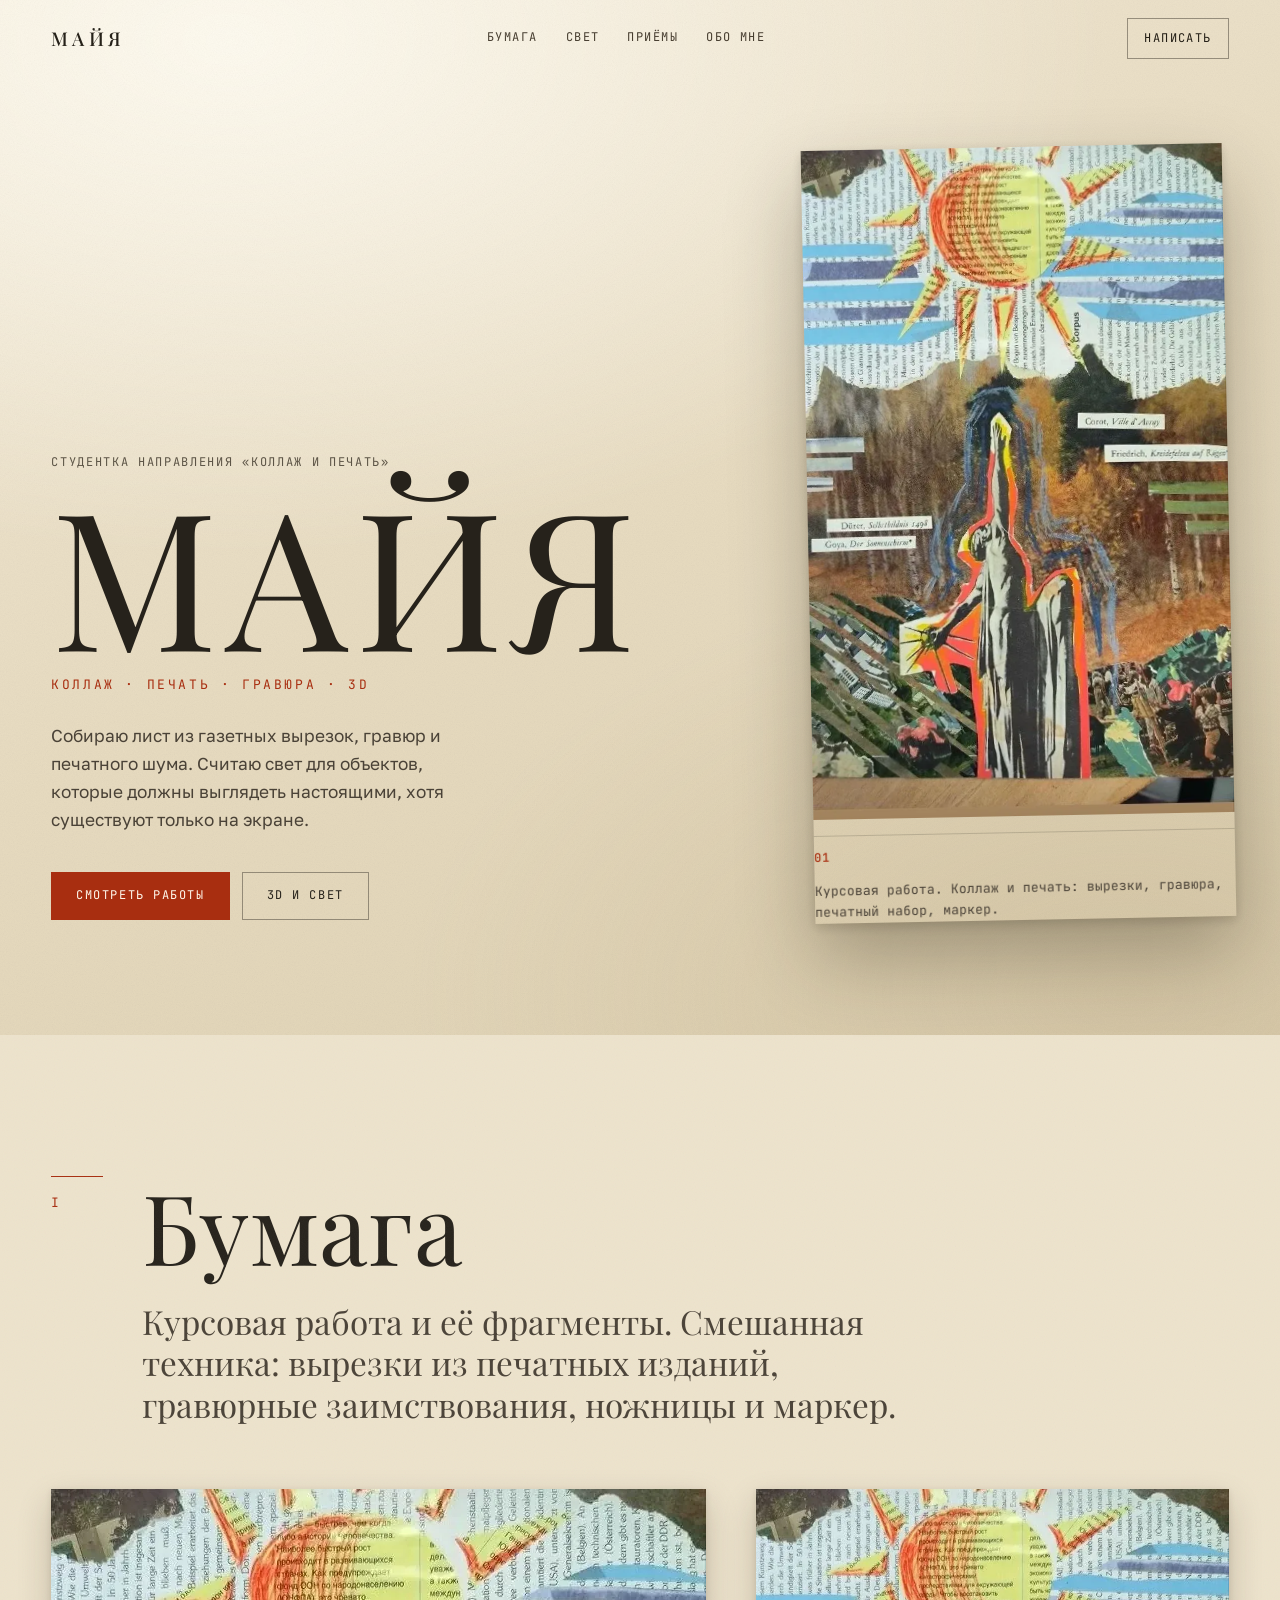
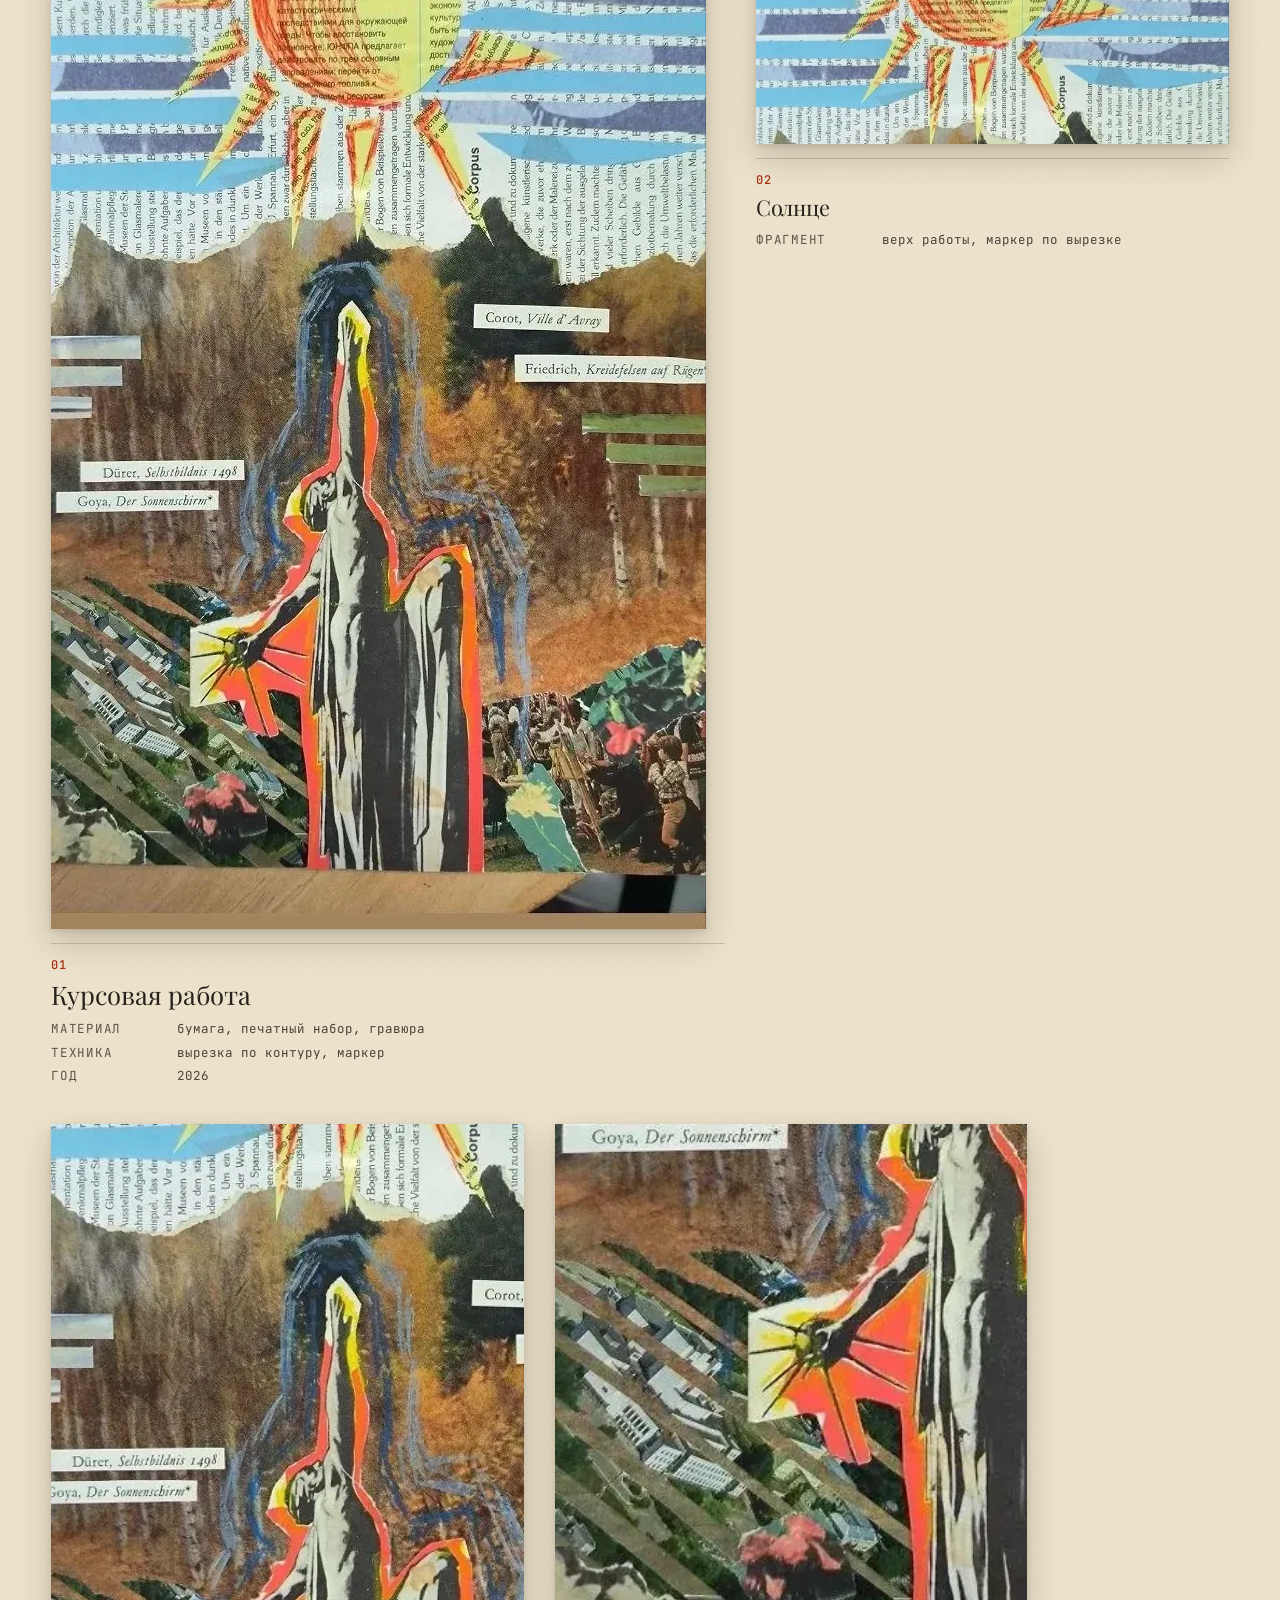
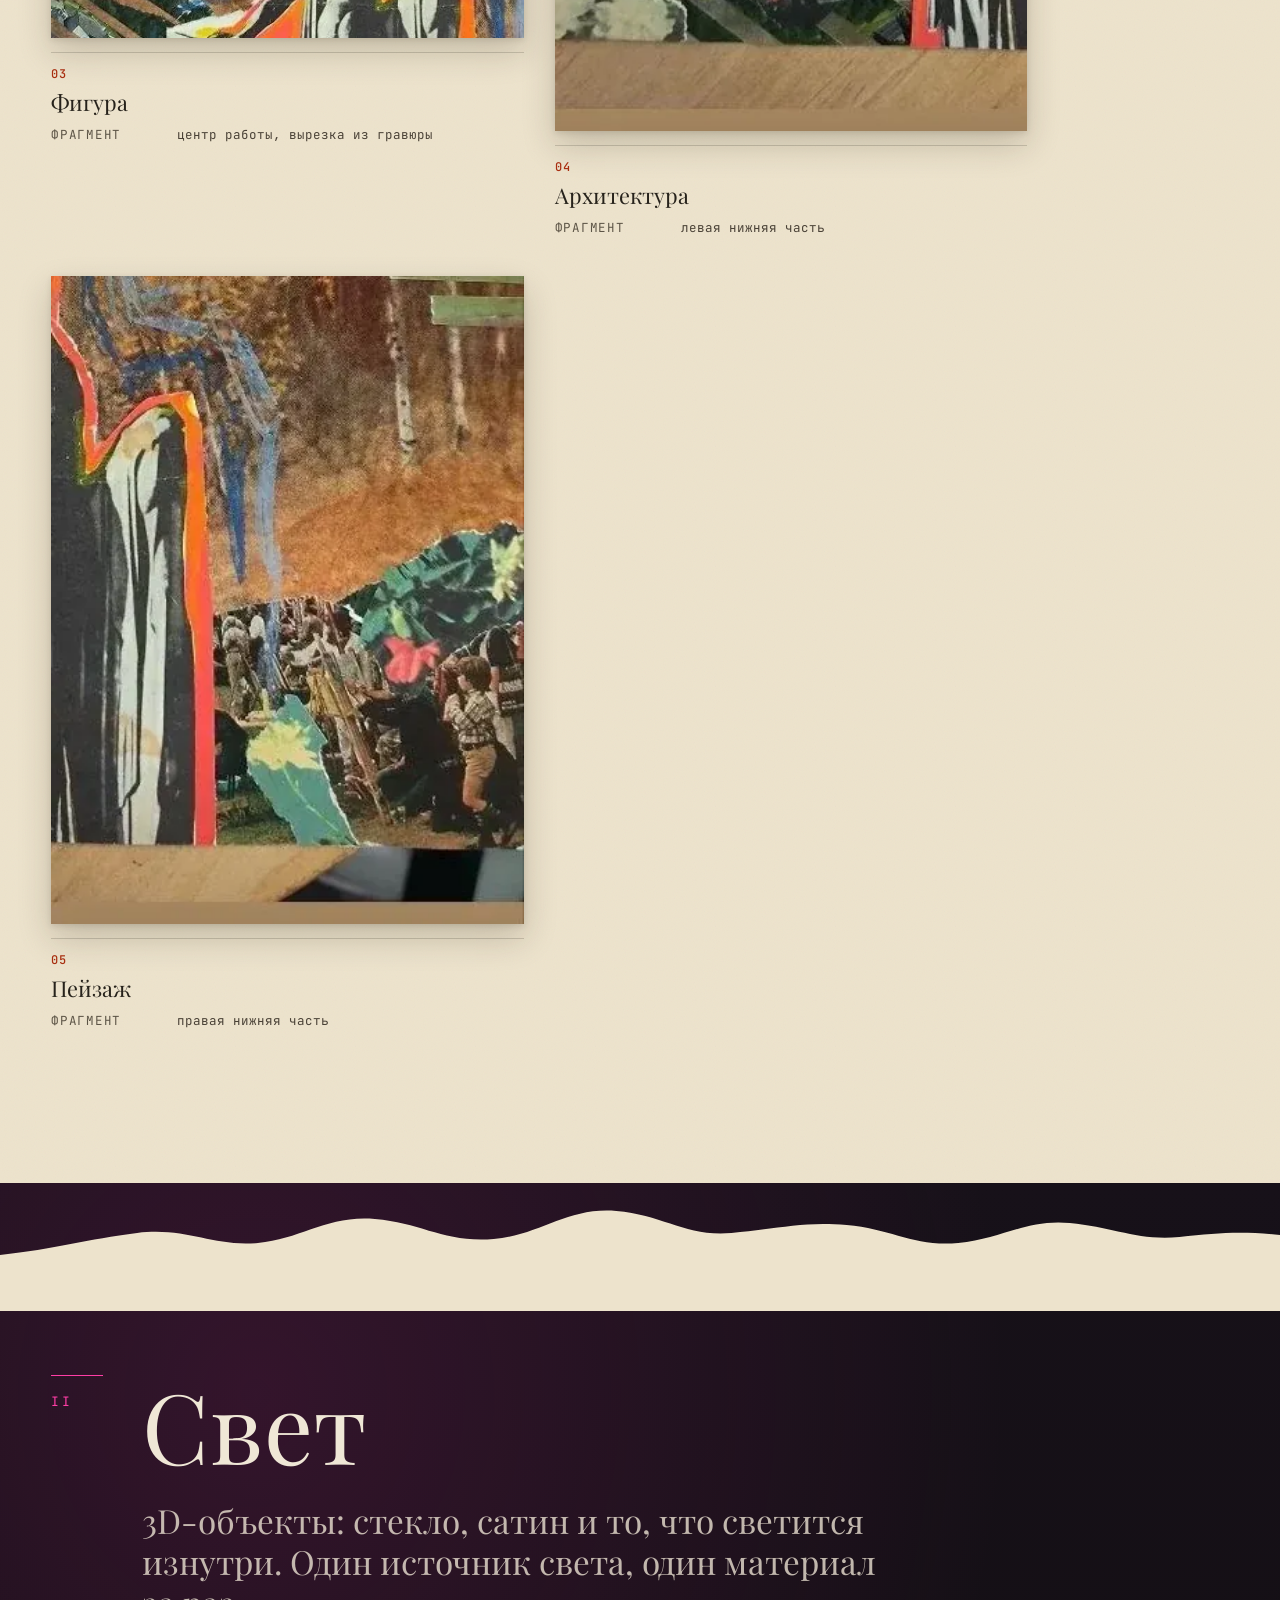
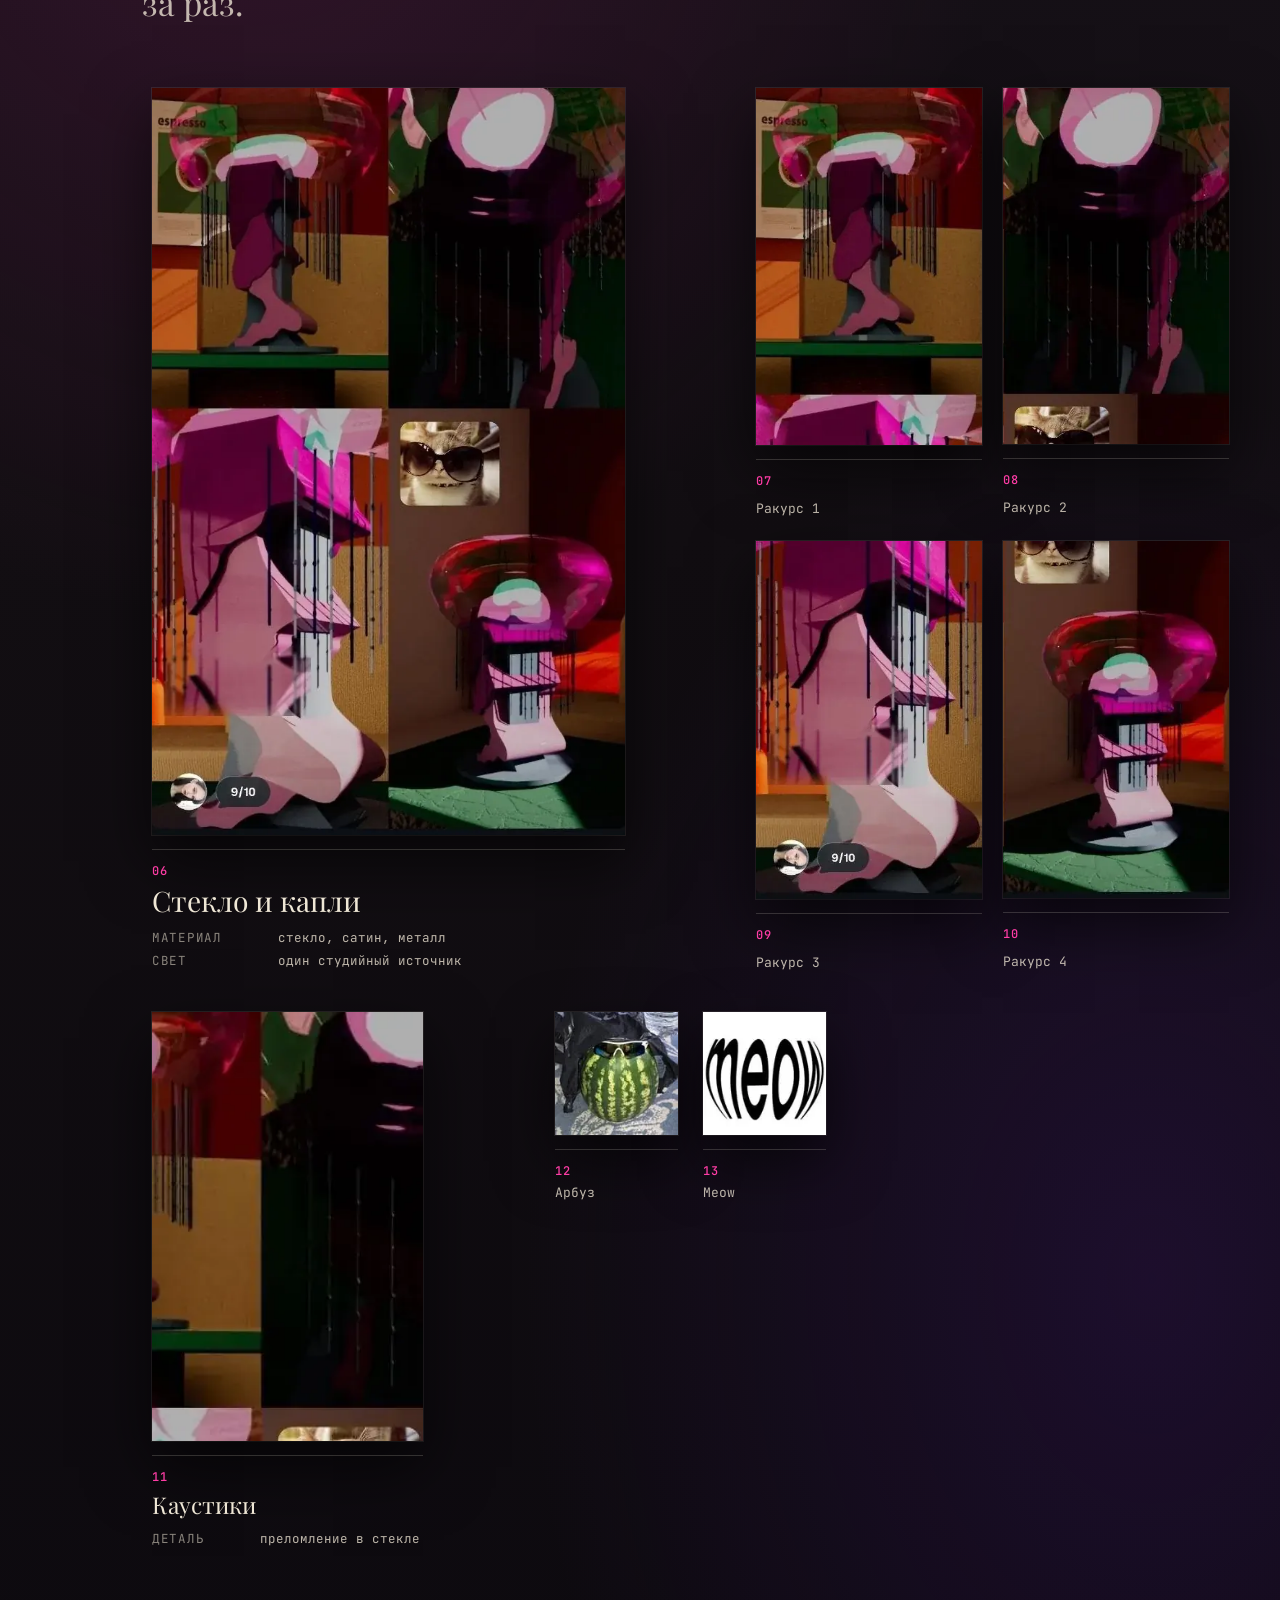
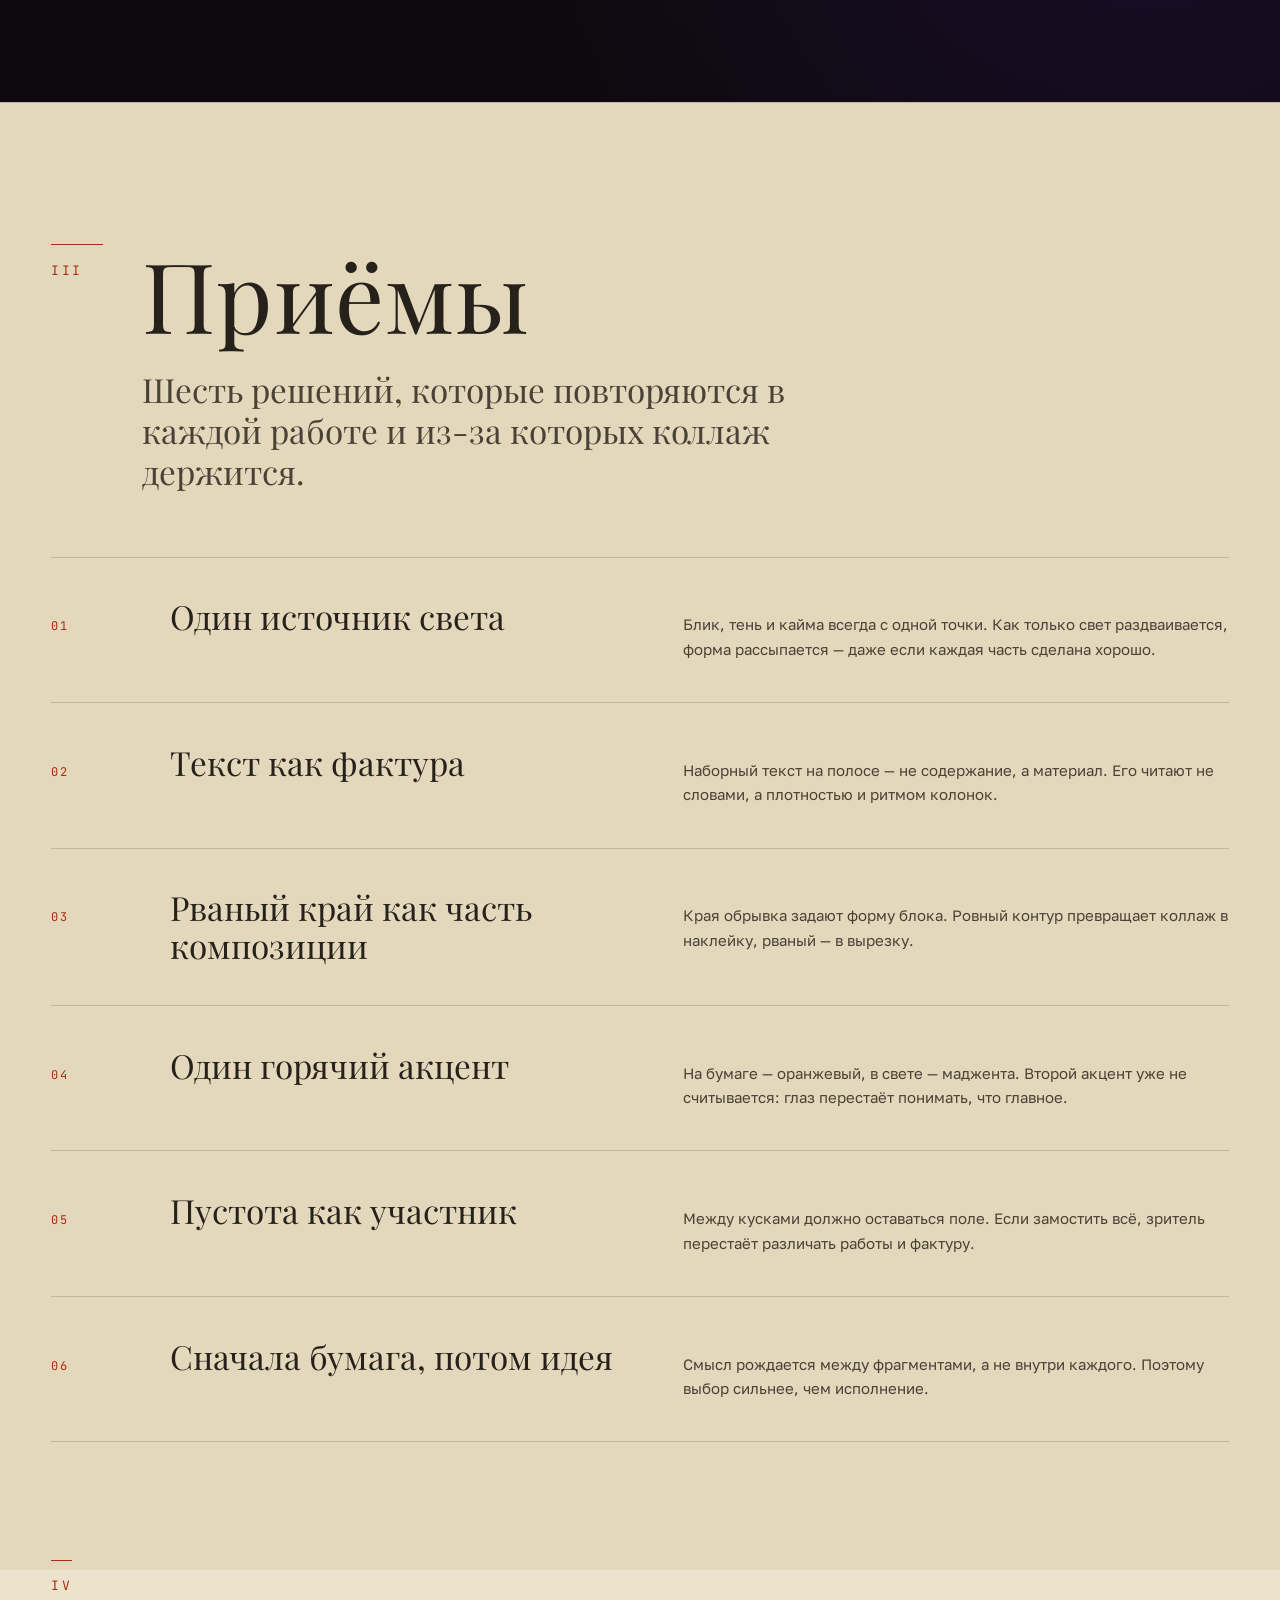
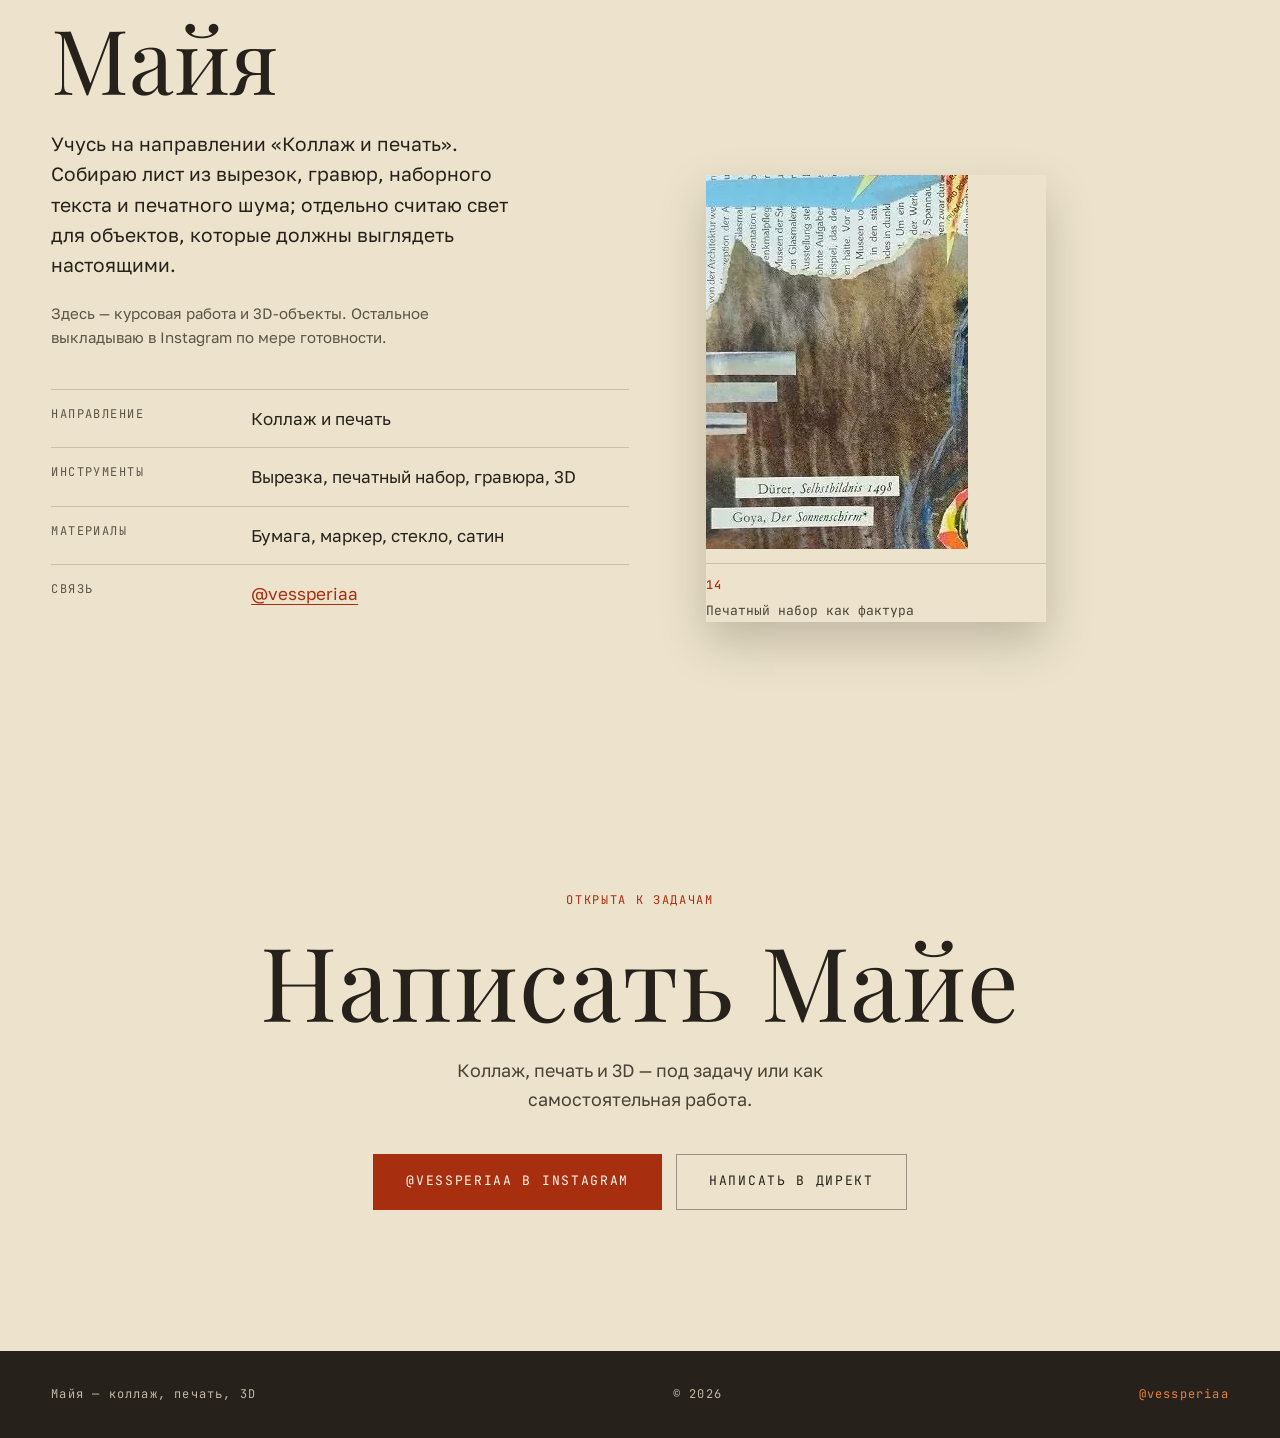
==== commit b2878127: "v9: пересборка сайта — «двухбумажный журнал» на настоящих работах Разделы: обложка, «Бумага» (курсов" ====
--- a/index.html
+++ b/index.html
@@ -1,205 +1,319 @@
-<!DOCTYPE html>
-<html lang="ru">
-<head>
-<meta charset="utf-8">
-<meta name="viewport" content="width=device-width, initial-scale=1">
-<title>МАЙЯ — коллаж, 3D, моушн</title>
-<meta name="description" content="Рабочий сайт Маи: коллаж, 3D и моушн. @vessperiaa">
-<meta property="og:type" content="website">
-<meta property="og:title" content="МАЙЯ — коллаж, 3D, моушн">
-<meta property="og:description" content="Курсовая работа, нарезанная по контуру. @vessperiaa">
-<meta property="og:image" content="assets/og.jpg">
-<meta name="twitter:card" content="summary_large_image">
-<link rel="icon" href="data:image/svg+xml,%3Csvg xmlns='http://www.w3.org/2000/svg' viewBox='0 0 32 32'%3E%3Crect width='32' height='32' fill='%23E8DCC3'/%3E%3Ccircle cx='16' cy='16' r='8' fill='%23FF4500'/%3E%3C/svg%3E">
-<link rel="stylesheet" href="style.css">
-</head>
-<body>
-<div id="stage">
-  <!-- начальное состояние: целый лист курсовой и кнопка запуска -->
-  <div id="card">
-    <div class="sheetwrap"><img class="sheet" src="assets/sheet.webp" alt="Курсовая работа: коллаж"></div>
-    <button id="start" type="button">НАЧАТЬ</button>
-  </div>
-  <div class="intro">
-    <p class="intro-name">МАЙЯ</p>
-    <p class="intro-role">КОЛЛАЖ · 3D · МОУШН</p>
-    <p class="intro-note">КУРСОВАЯ, РАЗОБРАННАЯ НА КУСКИ.<br>НАЖМИТЕ «НАЧАТЬ» — И ОНА СОБЕРЁТСЯ ЗАНОВО.</p>
-  </div>
-
-  <!-- загруженное состояние: полотно фиксированного размера, масштабируется под экран -->
-  <div id="canvas-d">
-  <div id="compo-d">
-    <div class="halo"></div>
-    <div id="sweep"></div>
-    <i class="dust" style="left:1236px;top:182px;--dx:8px;--dy:-49px;--dur:28.1s;--del:-0.8s;--sz:2.9px"></i>
-    <i class="dust" style="left:712px;top:251px;--dx:23px;--dy:-72px;--dur:30.9s;--del:-30.9s;--sz:2.0px"></i>
-    <i class="dust" style="left:1173px;top:136px;--dx:24px;--dy:-57px;--dur:25.2s;--del:-13.6s;--sz:2.8px"></i>
-    <i class="dust" style="left:765px;top:131px;--dx:26px;--dy:-51px;--dur:23.5s;--del:-19.1s;--sz:3.3px"></i>
-    <i class="dust" style="left:497px;top:205px;--dx:-8px;--dy:-117px;--dur:29.0s;--del:-10.9s;--sz:1.5px"></i>
-    <i class="dust" style="left:685px;top:270px;--dx:-7px;--dy:-61px;--dur:24.5s;--del:-19.3s;--sz:3.3px"></i>
-    <i class="dust" style="left:925px;top:265px;--dx:22px;--dy:-66px;--dur:27.2s;--del:-9.0s;--sz:1.7px"></i>
-    <i class="dust" style="left:748px;top:118px;--dx:-2px;--dy:-62px;--dur:21.0s;--del:-13.3s;--sz:2.9px"></i>
-    <i class="dust" style="left:689px;top:351px;--dx:3px;--dy:-95px;--dur:14.4s;--del:-5.8s;--sz:3.2px"></i>
-    <i class="dust" style="left:965px;top:211px;--dx:-18px;--dy:-49px;--dur:19.0s;--del:-4.0s;--sz:1.8px"></i>
-    <i class="dust" style="left:1073px;top:360px;--dx:22px;--dy:-47px;--dur:15.0s;--del:-11.6s;--sz:3.0px"></i>
-    <i class="dust" style="left:826px;top:127px;--dx:-13px;--dy:-83px;--dur:26.7s;--del:-7.1s;--sz:1.6px"></i>
-    <i class="dust" style="left:995px;top:248px;--dx:3px;--dy:-81px;--dur:23.7s;--del:-10.5s;--sz:2.2px"></i>
-    <i class="dust" style="left:695px;top:194px;--dx:-25px;--dy:-100px;--dur:21.3s;--del:-12.1s;--sz:1.8px"></i>
-    <i class="dust" style="left:753px;top:278px;--dx:6px;--dy:-69px;--dur:25.1s;--del:-25.1s;--sz:3.3px"></i>
-    <i class="dust" style="left:822px;top:269px;--dx:-16px;--dy:-86px;--dur:24.5s;--del:-17.2s;--sz:2.4px"></i>
-    <i class="dust" style="left:860px;top:252px;--dx:-25px;--dy:-61px;--dur:23.5s;--del:-23.2s;--sz:2.5px"></i>
-    <i class="dust" style="left:1032px;top:180px;--dx:10px;--dy:-42px;--dur:24.4s;--del:-11.5s;--sz:1.9px"></i>
-    <i class="dust" style="left:1207px;top:139px;--dx:-25px;--dy:-83px;--dur:30.7s;--del:-23.3s;--sz:3.2px"></i>
-    <i class="dust" style="left:1123px;top:335px;--dx:2px;--dy:-55px;--dur:15.2s;--del:-8.2s;--sz:2.3px"></i>
-    <i class="dust" style="left:912px;top:319px;--dx:-26px;--dy:-100px;--dur:22.1s;--del:-7.5s;--sz:3.4px"></i>
-    <i class="dust" style="left:533px;top:327px;--dx:-9px;--dy:-83px;--dur:20.4s;--del:-5.0s;--sz:2.0px"></i>
-    <i class="dust" style="left:718px;top:201px;--dx:-16px;--dy:-69px;--dur:20.2s;--del:-4.3s;--sz:2.8px"></i>
-    <i class="dust" style="left:632px;top:184px;--dx:-6px;--dy:-82px;--dur:24.6s;--del:-18.7s;--sz:2.3px"></i>
-    <i class="dust" style="left:684px;top:260px;--dx:20px;--dy:-117px;--dur:30.1s;--del:-12.3s;--sz:2.0px"></i>
-    <i class="dust" style="left:973px;top:298px;--dx:13px;--dy:-100px;--dur:20.4s;--del:-16.3s;--sz:2.3px"></i>
-    <div class="depth" style="--depth:1.480;z-index:6">  <div class="piece shadow live" id="d_m0" style="left:190px;top:237px;z-index:3;--rot:-10.215017283667942deg;--dx:24.71429653940695px;--dy:21.18227125216593px;--rr:1.6deg;--dur:9.272784986604679s;--del:0.4s;--sx:1040px;--sy:-30px;--sd:0.25s"><img src="assets/dense/hill0.webp" width="200" height="163" alt=""><span class="info">КУРСОВАЯ — ХОЛМ, ЗЕЛЁНОЕ</span></div>  <div class="piece chip live" id="d_a0_0" style="left:464px;top:291px;z-index:2;--rot:163.9279482846136deg;--dx:19.021869099939302px;--dy:19.61785246665884px;--rr:1.6deg;--dur:7.099575191549639s;--del:0.6s;--sx:824px;--sy:-78px;--sd:0.17s"><img src="assets/dense/chip_00.webp" width="85" height="149" alt=""></div>  <div class="piece chip live" id="d_a0_2" style="left:290px;top:450px;z-index:2;--rot:106.59036546671871deg;--dx:13.057538814661106px;--dy:16.936139248866752px;--rr:1.6deg;--dur:8.237792423868102s;--del:0.6s;--sx:997px;--sy:-193px;--sd:0.25s"><img src="assets/dense/chip_02.webp" width="86" height="62" alt=""></div>  <div class="piece chip live" id="d_a0_3" style="left:323px;top:324px;z-index:2;--rot:119.7191985510633deg;--dx:20.45533730764467px;--dy:11.276229328801126px;--rr:1.6deg;--dur:7.642914710360531s;--del:0.6s;--sx:982px;--sy:-64px;--sd:0.23s"><img src="assets/dense/chip_03.webp" width="49" height="57" alt=""></div>  <div class="piece chip live" id="d_a0_4" style="left:113px;top:296px;z-index:2;--rot:148.95237656717381deg;--dx:11.46451539795164px;--dy:11.678005182815841px;--rr:1.6deg;--dur:10.401584748888242s;--del:0.6s;--sx:1185px;--sy:-55px;--sd:0.32s"><img src="assets/dense/chip_04.webp" width="64" height="94" alt=""></div>  <div class="piece chip live" id="d_a0_5" style="left:196px;top:303px;z-index:2;--rot:-54.85778250383575deg;--dx:10.461525033307868px;--dy:10.02174991729591px;--rr:1.6deg;--dur:10.956216274940342s;--del:0.6s;--sx:1097px;--sy:-34px;--sd:0.28s"><img src="assets/dense/chip_05.webp" width="74" height="37" alt=""></div>  <div class="piece chip live" id="d_a0_6" style="left:301px;top:254px;z-index:2;--rot:25.15033878149376deg;--dx:11.55417418497055px;--dy:12.704603810213314px;--rr:1.6deg;--dur:7.31339290276908s;--del:0.6s;--sx:990px;--sy:-0px;--sd:0.23s"><img src="assets/dense/chip_06.webp" width="78" height="69" alt=""></div>  <div class="piece chip live" id="d_a0_7" style="left:121px;top:268px;z-index:2;--rot:161.03827484664998deg;--dx:17.5071249273845px;--dy:13.60144088381095px;--rr:1.6deg;--dur:7.833163170530566s;--del:0.6s;--sx:1172px;--sy:-16px;--sd:0.31s"><img src="assets/dense/chip_08.webp" width="75" height="71" alt=""></div>  <div class="piece strip live" id="d_l0_0" style="left:381px;top:351px;z-index:2;--rot:44.13846048120891deg;--dx:25.835528459165836px;--dy:18.78173973072016px;--rr:1.6deg;--dur:11.821733582358625s;--del:0.9s;--sx:892px;--sy:-78px;--sd:0.20s"><img src="assets/dense/line_corot-435983_0.webp" width="115" height="31" alt=""></div>  <div class="piece strip live" id="d_l0_1" style="left:317px;top:402px;z-index:2;--rot:-0.4272265113428091deg;--dx:23.61952349437145px;--dy:22.331951074139532px;--rr:1.6deg;--dur:10.77160472666841s;--del:0.9s;--sx:928px;--sy:-144px;--sd:0.22s"><img src="assets/dense/line_corot-435983_1.webp" width="169" height="61" alt=""></div>  <div class="piece strip live" id="d_l0_2" style="left:159px;top:411px;z-index:2;--rot:-102.48014098041853deg;--dx:21.260821487180863px;--dy:11.440730742251748px;--rr:1.6deg;--dur:8.778731987418084s;--del:0.9s;--sx:1110px;--sy:-144px;--sd:0.29s"><img src="assets/dense/line_corot-435983_2.webp" width="121" height="42" alt=""></div>  <div class="piece shadow live" id="d_m6" style="left:1031px;top:441px;z-index:3;--rot:-1.918938412153306deg;--dx:17.718292455882693px;--dy:17.788763292310414px;--rr:1.6deg;--dur:7.368442842185873s;--del:0.64s;--sx:198px;--sy:-226px;--sd:0.15s"><img src="assets/dense/subj_friedrich-365636.webp" width="202" height="146" alt=""><span class="info">Friedrich — Footpath with a Bridge, November 20–22, 1802(?) · Etching; only state</span></div>  <div class="piece chip live" id="d_a6_0" style="left:1170px;top:574px;z-index:2;--rot:-44.56190466299779deg;--dx:15.318885975539462px;--dy:15.880668114797324px;--rr:1.6deg;--dur:8.232522903265s;--del:0.6s;--sx:142px;--sy:-294px;--sd:0.19s"><img src="assets/dense/chip_19.webp" width="35" height="16" alt=""></div>  <div class="piece chip live" id="d_a6_3" style="left:1193px;top:602px;z-index:2;--rot:-97.47768088893402deg;--dx:12.787908060551px;--dy:18.309978101632773px;--rr:1.6deg;--dur:10.682954982847496s;--del:0.6s;--sx:98px;--sy:-350px;--sd:0.22s"><img src="assets/dense/chip_22.webp" width="77" height="71" alt=""></div>  <div class="piece chip live" id="d_a6_4" style="left:1139px;top:491px;z-index:2;--rot:-64.32357466299128deg;--dx:15.317508496915913px;--dy:12.224779086734987px;--rr:1.6deg;--dur:8.058040303967749s;--del:0.6s;--sx:162px;--sy:-242px;--sd:0.17s"><img src="assets/dense/chip_23.webp" width="59" height="78" alt=""></div>  <div class="piece chip live" id="d_a6_5" style="left:1239px;top:386px;z-index:2;--rot:-1.2060350212179571deg;--dx:13.692441676510457px;--dy:11.760187646621407px;--rr:1.6deg;--dur:10.274519756346837s;--del:0.6s;--sx:72px;--sy:-112px;--sd:0.17s"><img src="assets/dense/chip_24.webp" width="38" height="28" alt=""></div>  <div class="piece chip live" id="d_a6_6" style="left:1254px;top:434px;z-index:2;--rot:-15.946312148761336deg;--dx:15.594519517916822px;--dy:10.3206740030595px;--rr:1.6deg;--dur:10.85103282871719s;--del:0.6s;--sx:44px;--sy:-156px;--sd:0.19s"><img src="assets/dense/chip_25.webp" width="65" height="20" alt=""></div>  <div class="piece chip live" id="d_a6_7" style="left:1141px;top:583px;z-index:2;--rot:146.4837988953389deg;--dx:13.031521506937175px;--dy:9.686833107179945px;--rr:1.6deg;--dur:8.842402264329278s;--del:0.6s;--sx:142px;--sy:-320px;--sd:0.20s"><img src="assets/dense/chip_26.webp" width="95" height="51" alt=""></div>  <div class="piece strip live" id="d_l6_0" style="left:1124px;top:551px;z-index:2;--rot:-157.87988020598846deg;--dx:23.219228371703643px;--dy:12.362758809178322px;--rr:1.6deg;--dur:9.218582391010486s;--del:0.9s;--sx:116px;--sy:-466px;--sd:0.25s"><img src="assets/dense/line_durer-396910_7.webp" width="179" height="407" alt=""></div>  <div class="piece strip live" id="d_l6_1" style="left:1212px;top:543px;z-index:2;--rot:9.519336702517165deg;--dx:16.557939820218362px;--dy:15.542828611304863px;--rr:1.6deg;--dur:9.597482484491184s;--del:0.9s;--sx:31px;--sy:-580px;--sd:0.31s"><img src="assets/dense/line_durer-396910_8.webp" width="174" height="649" alt=""></div>  <div class="piece shadow live" id="d_m12" style="left:1079px;top:226px;z-index:3;--rot:-8.887247628726795deg;--dx:24.229261326875573px;--dy:17.117320727533674px;--rr:1.6deg;--dur:11.582364653588304s;--del:0.88s;--sx:142px;--sy:-64px;--sd:0.13s"><img src="assets/dense/subj_goya-333956.webp" width="219" height="253" alt=""><span class="info">Goya — Gaspar de Guzmán, Count Duke of Olivares on horseback, after Velázquez, 1778 · Etching</span></div>  <div class="piece chip live" id="d_a12_0" style="left:1234px;top:459px;z-index:2;--rot:-140.66906440751245deg;--dx:18.06025320686256px;--dy:12.274303466613347px;--rr:1.6deg;--dur:10.996444214518442s;--del:0.6s;--sx:56px;--sy:-242px;--sd:0.20s"><img src="assets/dense/chip_00.webp" width="81" height="142" alt=""></div>  <div class="piece chip live" id="d_a12_1" style="left:1227px;top:254px;z-index:2;--rot:-152.13091577784462deg;--dx:20.863303750930204px;--dy:15.792398446602729px;--rr:1.6deg;--dur:10.338401544870226s;--del:0.6s;--sx:57px;--sy:-16px;--sd:0.16s"><img src="assets/dense/chip_01.webp" width="92" height="99" alt=""></div>  <div class="piece chip live" id="d_a12_2" style="left:1198px;top:287px;z-index:2;--rot:-23.94338508390115deg;--dx:21.21262481728665px;--dy:12.987249627097544px;--rr:1.6deg;--dur:6.441517660978203s;--del:0.6s;--sx:90px;--sy:-29px;--sd:0.15s"><img src="assets/dense/chip_02.webp" width="83" height="60" alt=""></div>  <div class="piece chip live" id="d_a12_3" style="left:1284px;top:377px;z-index:2;--rot:-169.03212058854564deg;--dx:19.721677617673958px;--dy:19.405620870920878px;--rr:1.6deg;--dur:7.24356142342876s;--del:0.6s;--sx:14px;--sy:-126px;--sd:0.19s"><img src="assets/dense/chip_03.webp" width="65" height="75" alt=""></div>  <div class="piece chip live" id="d_a12_4" style="left:1283px;top:520px;z-index:2;--rot:117.60539118905831deg;--dx:13.596377686245095px;--dy:18.32355530038562px;--rr:1.6deg;--dur:7.3234779939345005s;--del:0.6s;--sx:10px;--sy:-286px;--sd:0.23s"><img src="assets/dense/chip_04.webp" width="73" height="107" alt=""></div>  <div class="piece chip live" id="d_a12_5" style="left:1123px;top:332px;z-index:2;--rot:-18.309998568595063deg;--dx:9.071076665155577px;--dy:10.565420205842322px;--rr:1.6deg;--dur:8.143310618770547s;--del:0.6s;--sx:170px;--sy:-63px;--sd:0.12s"><img src="assets/dense/chip_05.webp" width="75" height="38" alt=""></div>  <div class="piece strip live" id="d_l12_0" style="left:1156px;top:405px;z-index:2;--rot:-41.86263733854281deg;--dx:21.025905127940284px;--dy:18.908313283284848px;--rr:1.6deg;--dur:13.20984169417893s;--del:0.9s;--sx:118px;--sy:-138px;--sd:0.15s"><img src="assets/dense/line_durer-396910_11.webp" width="112" height="41" alt=""></div>  <div class="piece shadow live" id="d_m18" style="left:1214px;top:492px;z-index:3;--rot:-9.099995683061053deg;--dx:27.92526723423849px;--dy:22.94481975349032px;--rr:1.6deg;--dur:7.287290862433896s;--del:1.12s;--sx:23px;--sy:-303px;--sd:0.23s"><img src="assets/dense/obj2.webp" width="186" height="198" alt=""><span class="info">3D — САТИН И СТЕКЛО</span></div>  <div class="piece chip live" id="d_a18_0" style="left:1376px;top:597px;z-index:2;--rot:147.46649129120283deg;--dx:12.28501519469214px;--dy:14.447378126504184px;--rr:1.6deg;--dur:9.041913849051367s;--del:0.6s;--sx:-68px;--sy:-319px;--sd:0.26s"><img src="assets/dense/chip_19.webp" width="44" height="20" alt=""></div>  <div class="piece chip live" id="d_a18_1" style="left:1329px;top:551px;z-index:2;--rot:-57.88336485882985deg;--dx:12.181930330238945px;--dy:18.853723286908124px;--rr:1.6deg;--dur:6.982768268756338s;--del:0.6s;--sx:-40px;--sy:-277px;--sd:0.24s"><img src="assets/dense/chip_20.webp" width="81" height="28" alt=""></div>  <div class="piece chip live" id="d_a18_2" style="left:1338px;top:557px;z-index:2;--rot:-131.5315659163799deg;--dx:10.700599607986529px;--dy:10.761854846597924px;--rr:1.6deg;--dur:9.52215199683749s;--del:0.6s;--sx:-26px;--sy:-278px;--sd:0.24s"><img src="assets/dense/chip_21.webp" width="36" height="19" alt=""></div>  <div class="piece chip live" id="d_a18_3" style="left:1152px;top:570px;z-index:2;--rot:-11.457377105124806deg;--dx:11.635242176952913px;--dy:16.90783983416833px;--rr:1.6deg;--dur:7.950311685700163s;--del:0.6s;--sx:146px;--sy:-311px;--sd:0.19s"><img src="assets/dense/chip_22.webp" width="63" height="58" alt=""></div>  <div class="piece chip live" id="d_a18_4" style="left:1106px;top:460px;z-index:2;--rot:-160.0006874490056deg;--dx:16.531231230296402px;--dy:13.37803912453075px;--rr:1.6deg;--dur:7.610231662289864s;--del:0.6s;--sx:183px;--sy:-226px;--sd:0.15s"><img src="assets/dense/chip_23.webp" width="82" height="108" alt=""></div>  <div class="piece chip live" id="d_a18_5" style="left:1188px;top:487px;z-index:2;--rot:-137.35664163654818deg;--dx:12.110020883693242px;--dy:15.069921081794295px;--rr:1.6deg;--dur:5.764964417879125s;--del:0.6s;--sx:116px;--sy:-218px;--sd:0.17s"><img src="assets/dense/chip_24.webp" width="53" height="39" alt=""></div>  <div class="piece chip live" id="d_a18_6" style="left:1252px;top:640px;z-index:2;--rot:149.39582937228437deg;--dx:14.539302081013854px;--dy:16.202001205138334px;--rr:1.6deg;--dur:7.808796381020102s;--del:0.6s;--sx:55px;--sy:-359px;--sd:0.23s"><img src="assets/dense/chip_25.webp" width="46" height="14" alt=""></div>  <div class="piece chip live" id="d_a18_7" style="left:1275px;top:678px;z-index:2;--rot:-89.13493700468496deg;--dx:17.555392861661673px;--dy:10.84538628545454px;--rr:1.6deg;--dur:10.616564078714857s;--del:0.6s;--sx:20px;--sy:-409px;--sd:0.26s"><img src="assets/dense/chip_26.webp" width="70" height="38" alt=""></div>  <div class="piece strip live" id="d_l18_0" style="left:1476px;top:517px;z-index:2;--rot:46.88048945073524deg;--dx:14.725115678389969px;--dy:13.677371943761392px;--rr:1.6deg;--dur:9.94965272484314s;--del:0.9s;--sx:-230px;--sy:-246px;--sd:0.31s"><img src="assets/dense/line_durer-391269_0.webp" width="168" height="35" alt=""></div>  <div class="piece strip live" id="d_l18_1" style="left:1467px;top:649px;z-index:2;--rot:-145.56051786112258deg;--dx:26.619407874008818px;--dy:22.27396748288776px;--rr:1.6deg;--dur:12.67100152901602s;--del:0.9s;--sx:-208px;--sy:-370px;--sd:0.32s"><img src="assets/dense/line_durer-396910_0.webp" width="142" height="18" alt=""></div>  <div class="piece strip live" id="d_l18_2" style="left:1356px;top:569px;z-index:2;--rot:-163.64694313038805deg;--dx:13.503636772982087px;--dy:21.10741166905677px;--rr:1.6deg;--dur:8.090493055198863s;--del:0.9s;--sx:-102px;--sy:-293px;--sd:0.27s"><img src="assets/dense/line_durer-396910_1.webp" width="151" height="24" alt=""></div></div>
-    <div class="depth" style="--depth:1.220;z-index:5">  <div class="piece shadow live" id="d_m1" style="left:61px;top:425px;z-index:3;--rot:-1.5244264530428282deg;--dx:27.067121900978297px;--dy:21.822326265912118px;--rr:1.6deg;--dur:11.558606834019574s;--del:0.44s;--sx:1184px;--sy:-185px;--sd:0.33s"><img src="assets/dense/obj1.webp" width="169" height="96" alt=""><span class="info">3D — САТИН И СТЕКЛО</span></div>  <div class="piece chip live" id="d_a1_0" style="left:310px;top:526px;z-index:2;--rot:49.681663198318745deg;--dx:10.447581932120153px;--dy:14.797082268984123px;--rr:1.6deg;--dur:5.585734788208014s;--del:0.6s;--sx:975px;--sy:-271px;--sd:0.26s"><img src="assets/dense/chip_09.webp" width="90" height="66" alt=""></div>  <div class="piece chip live" id="d_a1_1" style="left:-11px;top:388px;z-index:2;--rot:61.41866363428389deg;--dx:18.066417240580634px;--dy:11.66707077572056px;--rr:1.6deg;--dur:6.05552815154973s;--del:0.6s;--sx:1308px;--sy:-122px;--sd:0.37s"><img src="assets/dense/chip_10.webp" width="66" height="45" alt=""></div>  <div class="piece chip live" id="d_a1_2" style="left:108px;top:504px;z-index:2;--rot:-142.19301603211863deg;--dx:17.02707502154845px;--dy:10.362931451249068px;--rr:1.6deg;--dur:10.62883723795891s;--del:0.6s;--sx:1184px;--sy:-228px;--sd:0.33s"><img src="assets/dense/chip_12.webp" width="77" height="25" alt=""></div>  <div class="piece chip live" id="d_a1_3" style="left:-64px;top:354px;z-index:2;--rot:-82.91391227884024deg;--dx:11.03631247435766px;--dy:11.644402367331985px;--rr:1.6deg;--dur:10.99472550458285s;--del:0.6s;--sx:1352px;--sy:-81px;--sd:0.39s"><img src="assets/dense/chip_13.webp" width="84" height="30" alt=""></div>  <div class="piece chip live" id="d_a1_4" style="left:116px;top:459px;z-index:2;--rot:27.876407431520335deg;--dx:13.834847227871819px;--dy:10.162755398055022px;--rr:1.6deg;--dur:10.206400736005225s;--del:0.6s;--sx:1173px;--sy:-212px;--sd:0.33s"><img src="assets/dense/chip_14.webp" width="82" height="82" alt=""></div>  <div class="piece chip live" id="d_a1_5" style="left:172px;top:477px;z-index:2;--rot:-27.070406298833177deg;--dx:20.211662946352845px;--dy:19.311751530853563px;--rr:1.6deg;--dur:8.149980934323843s;--del:0.6s;--sx:1141px;--sy:-212px;--sd:0.31s"><img src="assets/dense/chip_15.webp" width="34" height="45" alt=""></div>  <div class="piece chip live" id="d_a1_6" style="left:22px;top:426px;z-index:2;--rot:120.4668443276409deg;--dx:19.579059229810785px;--dy:17.269506390320174px;--rr:1.6deg;--dur:7.0706503559599865s;--del:0.6s;--sx:1282px;--sy:-165px;--sd:0.36s"><img src="assets/dense/chip_17.webp" width="51" height="54" alt=""></div>  <div class="piece chip live" id="d_a1_7" style="left:19px;top:484px;z-index:2;--rot:155.31542119776304deg;--dx:14.008372790600546px;--dy:13.675220219230976px;--rr:1.6deg;--dur:5.999514330033255s;--del:0.6s;--sx:1281px;--sy:-210px;--sd:0.37s"><img src="assets/dense/chip_18.webp" width="60" height="29" alt=""></div>  <div class="piece strip live" id="d_l1_0" style="left:265px;top:439px;z-index:2;--rot:-100.241001254058deg;--dx:25.62787372336554px;--dy:13.09134059161527px;--rr:1.6deg;--dur:13.205685912478993s;--del:0.9s;--sx:980px;--sy:-176px;--sd:0.24s"><img src="assets/dense/line_durer-336228_11.webp" width="170" height="50" alt=""></div>  <div class="piece strip live" id="d_l1_1" style="left:348px;top:449px;z-index:2;--rot:-147.19356721089795deg;--dx:15.51690514366671px;--dy:12.769167594919779px;--rr:1.6deg;--dur:8.45961442308979s;--del:0.9s;--sx:951px;--sy:-168px;--sd:0.23s"><img src="assets/dense/line_durer-336228_12.webp" width="62" height="14" alt=""></div>  <div class="piece strip live" id="d_l1_2" style="left:294px;top:499px;z-index:2;--rot:-157.22582090804985deg;--dx:26.31874400558058px;--dy:10.230694451435717px;--rr:1.6deg;--dur:9.605069452576938s;--del:0.9s;--sx:1001px;--sy:-281px;--sd:0.27s"><img src="assets/dense/line_durer-336228_13.webp" width="70" height="140" alt=""></div>  <div class="piece shadow live" id="d_m7" style="left:7px;top:224px;z-index:3;--rot:7.3904264464508955deg;--dx:24.11190440327688px;--dy:16.707767122262133px;--rr:1.6deg;--dur:12.15205405907673s;--del:0.68s;--sx:1258px;--sy:20px;--sd:0.34s"><img src="assets/dense/subj_goya-209477.webp" width="130" height="88" alt=""><span class="info">Goya — Fan with leaves imitative of Goya and Watteau, late 19th century · Gouache on parchment; gilt metal, silver (?), paste (?)</span></div>  <div class="piece chip live" id="d_a7_1" style="left:-99px;top:252px;z-index:2;--rot:-38.85305551979613deg;--dx:10.89401750321855px;--dy:18.937688057266662px;--rr:1.6deg;--dur:7.391302392913522s;--del:0.6s;--sx:1410px;--sy:24px;--sd:0.41s"><img src="assets/dense/chip_30.webp" width="39" height="25" alt=""></div>  <div class="piece chip live" id="d_a7_2" style="left:233px;top:256px;z-index:2;--rot:-81.16143074658481deg;--dx:17.466878254810414px;--dy:18.532522430556597px;--rr:1.6deg;--dur:6.133533314326494s;--del:0.6s;--sx:1078px;--sy:18px;--sd:0.27s"><img src="assets/dense/chip_31.webp" width="37" height="28" alt=""></div>  <div class="piece chip live" id="d_a7_3" style="left:17px;top:293px;z-index:2;--rot:-147.26071364553061deg;--dx:21.596860697863143px;--dy:11.700815584116485px;--rr:1.6deg;--dur:6.342471186680838s;--del:0.6s;--sx:1284px;--sy:-20px;--sd:0.36s"><img src="assets/dense/chip_32.webp" width="58" height="29" alt=""></div>  <div class="piece chip live" id="d_a7_4" style="left:14px;top:361px;z-index:2;--rot:-36.570412945320896deg;--dx:20.957050075498536px;--dy:14.928830197401329px;--rr:1.6deg;--dur:10.008724691103993s;--del:0.6s;--sx:1276px;--sy:-111px;--sd:0.36s"><img src="assets/dense/chip_34.webp" width="80" height="76" alt=""></div>  <div class="piece chip live" id="d_a7_7" style="left:75px;top:307px;z-index:2;--rot:-8.053785738611168deg;--dx:18.562616064233453px;--dy:19.42521471071155px;--rr:1.6deg;--dur:9.099627190377634s;--del:0.6s;--sx:1234px;--sy:-32px;--sd:0.33s"><img src="assets/dense/chip_39.webp" width="42" height="25" alt=""></div>  <div class="piece strip live" id="d_l7_0" style="left:-51px;top:350px;z-index:2;--rot:-99.81159049915654deg;--dx:14.676254619333694px;--dy:18.327432198724537px;--rr:1.6deg;--dur:7.058063981066102s;--del:0.9s;--sx:1328px;--sy:-86px;--sd:0.38s"><img src="assets/dense/line_goya-378027_1.webp" width="106" height="47" alt=""></div>  <div class="piece shadow live" id="d_m13" style="left:1329px;top:233px;z-index:3;--rot:-4.987648599160236deg;--dx:27.634091518546427px;--dy:24.36106627031907px;--rr:1.6deg;--dur:12.17907265704538s;--del:0.92s;--sx:-118px;--sy:-48px;--sd:0.24s"><img src="assets/dense/city.webp" width="239" height="207" alt=""><span class="info">КУРСОВАЯ — ГОРОД, КУЛИСЫ</span></div>  <div class="piece chip live" id="d_a13_0" style="left:1345px;top:344px;z-index:2;--rot:21.00304736644182deg;--dx:12.843194243033867px;--dy:9.634069087133494px;--rr:1.6deg;--dur:9.079283818921539s;--del:0.6s;--sx:-36px;--sy:-72px;--sd:0.21s"><img src="assets/dense/chip_09.webp" width="43" height="31" alt=""></div>  <div class="piece chip live" id="d_a13_1" style="left:1537px;top:341px;z-index:2;--rot:-51.32915828887889deg;--dx:15.391372485343748px;--dy:12.245691573162688px;--rr:1.6deg;--dur:8.598368496455052s;--del:0.6s;--sx:-232px;--sy:-70px;--sd:0.29s"><img src="assets/dense/chip_10.webp" width="51" height="35" alt=""></div>  <div class="piece chip live" id="d_a13_2" style="left:1546px;top:421px;z-index:2;--rot:108.73744738678693deg;--dx:15.58036749873944px;--dy:15.496872272544682px;--rr:1.6deg;--dur:8.103647859904806s;--del:0.6s;--sx:-261px;--sy:-148px;--sd:0.30s"><img src="assets/dense/chip_12.webp" width="90" height="29" alt=""></div>  <div class="piece chip live" id="d_a13_3" style="left:1404px;top:382px;z-index:2;--rot:-161.0580521448716deg;--dx:9.54710518533249px;--dy:19.750512763870585px;--rr:1.6deg;--dur:10.87388390586989s;--del:0.6s;--sx:-106px;--sy:-106px;--sd:0.24s"><img src="assets/dense/chip_13.webp" width="64" height="23" alt=""></div>  <div class="piece chip live" id="d_a13_4" style="left:1382px;top:248px;z-index:2;--rot:-55.113264734463144deg;--dx:12.825803457946584px;--dy:16.36394024194992px;--rr:1.6deg;--dur:7.5558793126842785s;--del:0.6s;--sx:-74px;--sy:18px;--sd:0.22s"><img src="assets/dense/chip_14.webp" width="44" height="44" alt=""></div>  <div class="piece chip live" id="d_a13_5" style="left:1355px;top:371px;z-index:2;--rot:-124.32803176081349deg;--dx:20.506744121145445px;--dy:13.874887831774545px;--rr:1.6deg;--dur:8.16637992324617s;--del:0.6s;--sx:-70px;--sy:-142px;--sd:0.23s"><img src="assets/dense/chip_15.webp" width="89" height="117" alt=""></div>  <div class="piece chip live" id="d_a13_6" style="left:1428px;top:153px;z-index:2;--rot:76.60336417046125deg;--dx:16.746284690727887px;--dy:9.188271159732034px;--rr:1.6deg;--dur:9.418616682778081s;--del:0.6s;--sx:-144px;--sy:86px;--sd:0.25s"><img src="assets/dense/chip_17.webp" width="93" height="98" alt=""></div>  <div class="piece chip live" id="d_a13_7" style="left:1445px;top:288px;z-index:2;--rot:16.359648246789106deg;--dx:14.605855422332171px;--dy:9.095772263628733px;--rr:1.6deg;--dur:8.273803330176872s;--del:0.6s;--sx:-162px;--sy:-22px;--sd:0.25s"><img src="assets/dense/chip_18.webp" width="94" height="45" alt=""></div>  <div class="piece strip live" id="d_l13_0" style="left:1528px;top:318px;z-index:2;--rot:-130.79809810726556deg;--dx:25.573791486734024px;--dy:21.821941352039236px;--rr:1.6deg;--dur:14.259292243959258s;--del:0.9s;--sx:-289px;--sy:-303px;--sd:0.34s"><img src="assets/dense/line_durer-396910_4.webp" width="182" height="546" alt=""></div>  <div class="piece strip live" id="d_l13_1" style="left:1362px;top:409px;z-index:2;--rot:-23.224840670654515deg;--dx:11.536346685797337px;--dy:19.502731777413736px;--rr:1.6deg;--dur:14.812161015538166s;--del:0.9s;--sx:-66px;--sy:-197px;--sd:0.23s"><img src="assets/dense/line_durer-396910_7.webp" width="67" height="152" alt=""></div>  <div class="piece strip live" id="d_l13_2" style="left:1592px;top:395px;z-index:2;--rot:2.0838744530210818deg;--dx:14.806219585962692px;--dy:16.538865099816956px;--rr:1.6deg;--dur:12.278687120574162s;--del:0.9s;--sx:-344px;--sy:-412px;--sd:0.38s"><img src="assets/dense/line_durer-396910_8.webp" width="164" height="611" alt=""></div>  <div class="piece shadow live" id="d_m19" style="left:958px;top:658px;z-index:3;--rot:1.5859902234309278deg;--dx:27.773636780605152px;--dy:13.445628835180406px;--rr:1.6deg;--dur:11.638840192575842s;--del:1.1600000000000001s;--sx:302px;--sy:-426px;--sd:0.20s"><img src="assets/dense/hill0.webp" width="139" height="113" alt=""><span class="info">КУРСОВАЯ — ХОЛМ, ЗЕЛЁНОЕ</span></div>  <div class="piece chip live" id="d_a19_0" style="left:1025px;top:700px;z-index:2;--rot:113.85542046332552deg;--dx:19.815154767193164px;--dy:11.847593620428999px;--rr:1.6deg;--dur:5.967474312426613s;--del:0.6s;--sx:258px;--sy:-442px;--sd:0.22s"><img src="assets/dense/chip_28.webp" width="95" height="60" alt=""></div>  <div class="piece chip live" id="d_a19_1" style="left:1171px;top:717px;z-index:2;--rot:-159.53616202095097deg;--dx:17.973482243315203px;--dy:19.027896715229698px;--rr:1.6deg;--dur:8.784538705449025s;--del:0.6s;--sx:118px;--sy:-456px;--sd:0.25s"><img src="assets/dense/chip_30.webp" width="83" height="53" alt=""></div>  <div class="piece chip live" id="d_a19_3" style="left:951px;top:659px;z-index:2;--rot:117.6234517142849deg;--dx:22.559151920381915px;--dy:8.715131486744735px;--rr:1.6deg;--dur:6.364994940873274s;--del:0.6s;--sx:352px;--sy:-384px;--sd:0.18s"><img src="assets/dense/chip_32.webp" width="54" height="27" alt=""></div>  <div class="piece chip live" id="d_a19_4" style="left:1060px;top:847px;z-index:2;--rot:132.40605094763862deg;--dx:12.182978532691848px;--dy:10.443995999852971px;--rr:1.6deg;--dur:10.329823084911869s;--del:0.6s;--sx:224px;--sy:-602px;--sd:0.28s"><img src="assets/dense/chip_34.webp" width="91" height="86" alt=""></div>  <div class="piece chip live" id="d_a19_5" style="left:1063px;top:697px;z-index:2;--rot:-98.79849984211663deg;--dx:9.167403471421636px;--dy:9.706998722245494px;--rr:1.6deg;--dur:5.974351485859362s;--del:0.6s;--sx:221px;--sy:-434px;--sd:0.22s"><img src="assets/dense/chip_35.webp" width="92" height="49" alt=""></div>  <div class="piece chip live" id="d_a19_6" style="left:947px;top:617px;z-index:2;--rot:30.13751504105892deg;--dx:9.626486417618354px;--dy:19.098125139608992px;--rr:1.6deg;--dur:10.935027966759355s;--del:0.6s;--sx:363px;--sy:-340px;--sd:0.16s"><img src="assets/dense/chip_37.webp" width="40" height="22" alt=""></div>  <div class="piece chip live" id="d_a19_7" style="left:1223px;top:764px;z-index:2;--rot:133.64796915401558deg;--dx:11.061662493831596px;--dy:13.68957399646758px;--rr:1.6deg;--dur:7.392010422651415s;--del:0.6s;--sx:60px;--sy:-504px;--sd:0.28s"><img src="assets/dense/chip_39.webp" width="95" height="56" alt=""></div>  <div class="piece strip live" id="d_l19_1" style="left:792px;top:740px;z-index:2;--rot:169.65723803461458deg;--dx:24.44529998051741px;--dy:13.465281925017003px;--rr:1.6deg;--dur:13.733216358831454s;--del:0.9s;--sx:448px;--sy:-486px;--sd:0.22s"><img src="assets/dense/line_durer-396910_11.webp" width="181" height="67" alt=""></div>  <div class="piece strip live" id="d_l19_2" style="left:881px;top:685px;z-index:2;--rot:-102.06069870681699deg;--dx:11.166247797802313px;--dy:11.424337762936384px;--rr:1.6deg;--dur:7.116169110578266s;--del:0.9s;--sx:386px;--sy:-616px;--sd:0.28s"><img src="assets/dense/line_durer-396910_12.webp" width="125" height="438" alt=""></div></div>
-    <div class="depth" style="--depth:0.960;z-index:4">  <div class="piece shadow live" id="d_m2" style="left:465px;top:441px;z-index:3;--rot:-8.375492204234085deg;--dx:25.34000402374999px;--dy:24.45378615064937px;--rr:1.6deg;--dur:8.992290205925478s;--del:0.48000000000000004s;--sx:744px;--sy:-219px;--sd:0.17s"><img src="assets/dense/txt0.webp" width="243" height="132" alt=""><span class="info">КУРСОВАЯ — ГАЗЕТНЫЙ ТЕКСТ</span></div>  <div class="piece chip live" id="d_a2_1" style="left:592px;top:399px;z-index:2;--rot:100.55242007755834deg;--dx:19.24074941381548px;--dy:16.32443909399742px;--rr:1.6deg;--dur:10.836782602891418s;--del:0.6s;--sx:700px;--sy:-124px;--sd:0.13s"><img src="assets/dense/chip_20.webp" width="76" height="26" alt=""></div>  <div class="piece chip live" id="d_a2_3" style="left:434px;top:488px;z-index:2;--rot:-97.63335066138474deg;--dx:12.823048879139527px;--dy:16.745622153113054px;--rr:1.6deg;--dur:9.539950616851257s;--del:0.6s;--sx:877px;--sy:-218px;--sd:0.21s"><img src="assets/dense/chip_22.webp" width="38" height="35" alt=""></div>  <div class="piece chip live" id="d_a2_4" style="left:522px;top:474px;z-index:2;--rot:49.4442823892125deg;--dx:18.163208798745288px;--dy:9.268793423444313px;--rr:1.6deg;--dur:9.721353801483566s;--del:0.6s;--sx:776px;--sy:-229px;--sd:0.18s"><img src="assets/dense/chip_23.webp" width="65" height="86" alt=""></div>  <div class="piece chip live" id="d_a2_5" style="left:567px;top:468px;z-index:2;--rot:126.86932378465838deg;--dx:22.832562171637395px;--dy:18.400166006405318px;--rr:1.6deg;--dur:8.832801644121192s;--del:0.6s;--sx:723px;--sy:-209px;--sd:0.16s"><img src="assets/dense/chip_24.webp" width="80" height="58" alt=""></div>  <div class="piece chip live" id="d_a2_6" style="left:551px;top:446px;z-index:2;--rot:-136.51521667591544deg;--dx:20.168513676060968px;--dy:9.827315488419398px;--rr:1.6deg;--dur:10.444634854151444s;--del:0.6s;--sx:739px;--sy:-170px;--sd:0.15s"><img src="assets/dense/chip_25.webp" width="80" height="24" alt=""></div>  <div class="piece chip live" id="d_a2_7" style="left:541px;top:611px;z-index:2;--rot:85.87076349690125deg;--dx:20.195766211409662px;--dy:11.995034410727335px;--rr:1.6deg;--dur:6.51981674550483s;--del:0.6s;--sx:756px;--sy:-340px;--sd:0.21s"><img src="assets/dense/chip_26.webp" width="66" height="35" alt=""></div>  <div class="piece strip live" id="d_l2_2" style="left:471px;top:611px;z-index:2;--rot:63.1430813643496deg;--dx:25.83406788581346px;--dy:21.267233419751815px;--rr:1.6deg;--dur:10.427567252174441s;--del:0.9s;--sx:826px;--sy:-336px;--sd:0.23s"><img src="assets/dense/line_durer-336228_8.webp" width="67" height="26" alt=""></div>  <div class="piece shadow live" id="d_m8" style="left:1401px;top:471px;z-index:3;--rot:8.49499783033789deg;--dx:22.169688619112215px;--dy:16.088667040963443px;--rr:1.6deg;--dur:11.924751613165975s;--del:0.72s;--sx:-176px;--sy:-327px;--sd:0.30s"><img src="assets/dense/subj_durer-396910.webp" width="211" height="288" alt=""><span class="info">Dürer — Coat of Arms of Albrecht Dürer, 1523 · Woodcut</span></div>  <div class="piece chip live" id="d_a8_0" style="left:1432px;top:505px;z-index:2;--rot:179.275972176766deg;--dx:10.211577698159156px;--dy:12.293309711390988px;--rr:1.6deg;--dur:7.561415614434768s;--del:0.6s;--sx:-132px;--sy:-268px;--sd:0.27s"><img src="assets/dense/chip_00.webp" width="59" height="103" alt=""></div>  <div class="piece chip live" id="d_a8_1" style="left:1619px;top:649px;z-index:2;--rot:117.83122145363689deg;--dx:18.116972195698086px;--dy:13.028570037926096px;--rr:1.6deg;--dur:9.389752186503406s;--del:0.6s;--sx:-312px;--sy:-386px;--sd:0.36s"><img src="assets/dense/chip_01.webp" width="45" height="49" alt=""></div>  <div class="piece chip live" id="d_a8_2" style="left:1366px;top:609px;z-index:2;--rot:11.339685689946577deg;--dx:19.496198607311662px;--dy:14.393170045298083px;--rr:1.6deg;--dur:9.305934422060094s;--del:0.6s;--sx:-60px;--sy:-338px;--sd:0.26s"><img src="assets/dense/chip_02.webp" width="48" height="35" alt=""></div>  <div class="piece chip live" id="d_a8_3" style="left:1531px;top:502px;z-index:2;--rot:-154.61382991738765deg;--dx:18.790944867606363px;--dy:19.322795537024298px;--rr:1.6deg;--dur:9.483872132652316s;--del:0.6s;--sx:-228px;--sy:-246px;--sd:0.30s"><img src="assets/dense/chip_03.webp" width="55" height="64" alt=""></div>  <div class="piece chip live" id="d_a8_4" style="left:1664px;top:641px;z-index:2;--rot:116.14976276080068deg;--dx:15.088011823590996px;--dy:12.903891120827398px;--rr:1.6deg;--dur:10.373472114309067s;--del:0.6s;--sx:-367px;--sy:-402px;--sd:0.39s"><img src="assets/dense/chip_04.webp" width="66" height="97" alt=""></div>  <div class="piece chip live" id="d_a8_5" style="left:1568px;top:537px;z-index:2;--rot:-4.819778269173298deg;--dx:9.928780236407551px;--dy:19.373365187634203px;--rr:1.6deg;--dur:10.845582760910489s;--del:0.6s;--sx:-268px;--sy:-264px;--sd:0.32s"><img src="assets/dense/chip_05.webp" width="60" height="30" alt=""></div>  <div class="piece chip live" id="d_a8_6" style="left:1565px;top:591px;z-index:2;--rot:-91.5061955889318deg;--dx:13.409608792378798px;--dy:14.40919171657034px;--rr:1.6deg;--dur:6.416706753379149s;--del:0.6s;--sx:-273px;--sy:-336px;--sd:0.34s"><img src="assets/dense/chip_06.webp" width="76" height="67" alt=""></div>  <div class="piece chip live" id="d_a8_7" style="left:1419px;top:755px;z-index:2;--rot:152.6423549774545deg;--dx:14.84088282908338px;--dy:18.129955255379798px;--rr:1.6deg;--dur:8.014754496562965s;--del:0.6s;--sx:-123px;--sy:-499px;--sd:0.33s"><img src="assets/dense/chip_08.webp" width="68" height="64" alt=""></div>  <div class="piece strip live" id="d_l8_0" style="left:1645px;top:658px;z-index:2;--rot:30.95739917664565deg;--dx:21.86007417015896px;--dy:20.742395611372864px;--rr:1.6deg;--dur:13.495035706666343s;--del:0.9s;--sx:-400px;--sy:-400px;--sd:0.40s"><img src="assets/dense/line_corot-435983_2.webp" width="171" height="60" alt=""></div>  <div class="piece strip live" id="d_l8_1" style="left:1585px;top:561px;z-index:2;--rot:119.4830083542754deg;--dx:20.42629180234954px;--dy:18.531160265476984px;--rr:1.6deg;--dur:8.776163900052424s;--del:0.9s;--sx:-322px;--sy:-292px;--sd:0.35s"><img src="assets/dense/line_durer-336228_11.webp" width="135" height="39" alt=""></div>  <div class="piece strip live" id="d_l8_2" style="left:1397px;top:550px;z-index:2;--rot:74.07287088023568deg;--dx:16.956540843531833px;--dy:15.513454365026336px;--rr:1.6deg;--dur:10.086545712845112s;--del:0.9s;--sx:-133px;--sy:-278px;--sd:0.27s"><img src="assets/dense/line_durer-336228_12.webp" width="132" height="31" alt=""></div>  <div class="piece shadow live" id="d_m14" style="left:326px;top:483px;z-index:3;--rot:4.941294042622465deg;--dx:13.78707771882476px;--dy:13.50942044105064px;--rr:1.6deg;--dur:9.807116434246419s;--del:0.9600000000000001s;--sx:912px;--sy:-262px;--sd:0.23s"><img src="assets/dense/subj_corot-435983.webp" width="185" height="133" alt=""><span class="info">Corot — River with a Distant Tower, 1865 · Oil on canvas</span></div>  <div class="piece chip live" id="d_a14_0" style="left:347px;top:557px;z-index:2;--rot:-128.63768232431104deg;--dx:9.903719766418593px;--dy:15.374462454720616px;--rr:1.6deg;--dur:5.987112937625017s;--del:0.6s;--sx:956px;--sy:-282px;--sd:0.25s"><img src="assets/dense/chip_19.webp" width="54" height="25" alt=""></div>  <div class="piece chip live" id="d_a14_2" style="left:591px;top:598px;z-index:2;--rot:10.133171251200707deg;--dx:13.47826203546116px;--dy:15.540003928586312px;--rr:1.6deg;--dur:8.00363563428904s;--del:0.6s;--sx:721px;--sy:-320px;--sd:0.19s"><img src="assets/dense/chip_21.webp" width="36" height="19" alt=""></div>  <div class="piece chip live" id="d_a14_3" style="left:263px;top:597px;z-index:2;--rot:66.71001663777139deg;--dx:17.313933142154763px;--dy:14.957042394233106px;--rr:1.6deg;--dur:10.477506381868288s;--del:0.6s;--sx:1038px;--sy:-335px;--sd:0.30s"><img src="assets/dense/chip_22.webp" width="57" height="52" alt=""></div>  <div class="piece chip live" id="d_a14_4" style="left:446px;top:501px;z-index:2;--rot:163.04858637847104deg;--dx:15.95342183428985px;--dy:12.645956147716827px;--rr:1.6deg;--dur:7.3771567958584825s;--del:0.6s;--sx:846px;--sy:-264px;--sd:0.21s"><img src="assets/dense/chip_23.webp" width="77" height="102" alt=""></div>  <div class="piece chip live" id="d_a14_5" style="left:370px;top:607px;z-index:2;--rot:97.4066487473574deg;--dx:9.289282093058794px;--dy:11.752297225876339px;--rr:1.6deg;--dur:10.793753038990182s;--del:0.6s;--sx:915px;--sy:-352px;--sd:0.26s"><img src="assets/dense/chip_24.webp" width="90" height="66" alt=""></div>  <div class="piece chip live" id="d_a14_6" style="left:513px;top:442px;z-index:2;--rot:39.690593950055245deg;--dx:10.921056825741813px;--dy:12.798077993533369px;--rr:1.6deg;--dur:5.598048974606955s;--del:0.6s;--sx:770px;--sy:-168px;--sd:0.16s"><img src="assets/dense/chip_25.webp" width="93" height="28" alt=""></div>  <div class="piece chip live" id="d_a14_7" style="left:389px;top:608px;z-index:2;--rot:34.94489545934809deg;--dx:16.605667776834693px;--dy:10.433240564426251px;--rr:1.6deg;--dur:8.922540998487156s;--del:0.6s;--sx:906px;--sy:-339px;--sd:0.25s"><img src="assets/dense/chip_26.webp" width="71" height="38" alt=""></div>  <div class="piece strip live" id="d_l14_0" style="left:518px;top:488px;z-index:2;--rot:-119.71096911260432deg;--dx:24.515712208460485px;--dy:17.693634527793456px;--rr:1.6deg;--dur:9.097357566469622s;--del:0.9s;--sx:760px;--sy:-216px;--sd:0.17s"><img src="assets/dense/line_goya-378027_0.webp" width="103" height="33" alt=""></div>  <div class="piece strip live" id="d_l14_1" style="left:523px;top:457px;z-index:2;--rot:-48.30141074529217deg;--dx:19.88960975716219px;--dy:17.532939171237935px;--rr:1.6deg;--dur:8.059873352586457s;--del:0.9s;--sx:758px;--sy:-190px;--sd:0.16s"><img src="assets/dense/line_goya-378027_1.webp" width="97" height="43" alt=""></div>  <div class="piece strip live" id="d_l14_2" style="left:590px;top:473px;z-index:2;--rot:-12.965662052602994deg;--dx:25.38383341912123px;--dy:13.07414236122493px;--rr:1.6deg;--dur:8.49218176399955s;--del:0.9s;--sx:690px;--sy:-198px;--sd:0.14s"><img src="assets/dense/line_corot-435983_0.webp" width="101" height="27" alt=""></div></div>
-    <div class="depth" style="--depth:0.700;z-index:3">  <div class="piece shadow live" id="d_m3" style="left:582px;top:636px;z-index:3;--rot:10.327351245502982deg;--dx:27.04956505415207px;--dy:24.64578783904132px;--rr:1.6deg;--dur:6.794852676556681s;--del:0.52s;--sx:626px;--sy:-612px;--sd:0.28s"><img src="assets/dense/red0.webp" width="243" height="527" alt=""><span class="info">КУРСОВАЯ — КРАСНЫЙ ФРАГМЕНТ</span></div>  <div class="piece chip live" id="d_a3_0" style="left:639px;top:856px;z-index:2;--rot:-34.357167956968766deg;--dx:14.28116073606068px;--dy:11.578630613808814px;--rr:1.6deg;--dur:10.220135868716731s;--del:0.6s;--sx:664px;--sy:-586px;--sd:0.28s"><img src="assets/dense/chip_28.webp" width="55" height="35" alt=""></div>  <div class="piece chip live" id="d_a3_1" style="left:707px;top:876px;z-index:2;--rot:150.52698887828632deg;--dx:20.230413226759076px;--dy:18.85961340065415px;--rr:1.6deg;--dur:9.337928007347466s;--del:0.6s;--sx:576px;--sy:-618px;--sd:0.28s"><img src="assets/dense/chip_30.webp" width="95" height="61" alt=""></div>  <div class="piece chip live" id="d_a3_2" style="left:523px;top:925px;z-index:2;--rot:14.79549196530948deg;--dx:16.352549279968347px;--dy:11.163965968352521px;--rr:1.6deg;--dur:6.839959572999513s;--del:0.6s;--sx:782px;--sy:-656px;--sd:0.32s"><img src="assets/dense/chip_31.webp" width="50" height="37" alt=""></div>  <div class="piece chip live" id="d_a3_3" style="left:893px;top:859px;z-index:2;--rot:-63.30974667240302deg;--dx:13.123946906822914px;--dy:18.875752845111258px;--rr:1.6deg;--dur:10.437578072621173s;--del:0.6s;--sx:412px;--sy:-583px;--sd:0.26s"><img src="assets/dense/chip_32.webp" width="49" height="24" alt=""></div>  <div class="piece chip live" id="d_a3_4" style="left:679px;top:904px;z-index:2;--rot:-41.129191249931836deg;--dx:17.06233404988773px;--dy:10.49404673381701px;--rr:1.6deg;--dur:6.814682583120163s;--del:0.6s;--sx:633px;--sy:-633px;--sd:0.29s"><img src="assets/dense/chip_34.webp" width="36" height="34" alt=""></div>  <div class="piece chip live" id="d_a3_5" style="left:823px;top:858px;z-index:2;--rot:-156.76226406504296deg;--dx:22.57920913321773px;--dy:13.867803427106187px;--rr:1.6deg;--dur:6.3498745563476s;--del:0.6s;--sx:465px;--sy:-592px;--sd:0.26s"><img src="assets/dense/chip_35.webp" width="84" height="45" alt=""></div>  <div class="piece chip live" id="d_a3_6" style="left:665px;top:963px;z-index:2;--rot:172.53859699842695deg;--dx:17.30833904167517px;--dy:9.693772160830196px;--rr:1.6deg;--dur:10.825116718559967s;--del:0.6s;--sx:638px;--sy:-690px;--sd:0.32s"><img src="assets/dense/chip_37.webp" width="54" height="30" alt=""></div>  <div class="piece chip live" id="d_a3_7" style="left:589px;top:1035px;z-index:2;--rot:-82.50164143574223deg;--dx:13.444697865679398px;--dy:14.636747800028969px;--rr:1.6deg;--dur:9.530355753325182s;--del:0.6s;--sx:722px;--sy:-758px;--sd:0.35s"><img src="assets/dense/chip_39.webp" width="38" height="22" alt=""></div>  <div class="piece strip live" id="d_l3_0" style="left:831px;top:806px;z-index:2;--rot:-140.92482107362082deg;--dx:16.069634560560765px;--dy:12.552850930229734px;--rr:1.6deg;--dur:13.754270835890074s;--del:0.9s;--sx:420px;--sy:-560px;--sd:0.25s"><img src="assets/dense/line_durer-336228_9.webp" width="158" height="84" alt=""></div>  <div class="piece strip live" id="d_l3_1" style="left:605px;top:842px;z-index:2;--rot:120.60216988117111deg;--dx:14.263393350782424px;--dy:16.77770991661162px;--rr:1.6deg;--dur:12.644252739925339s;--del:0.9s;--sx:662px;--sy:-568px;--sd:0.27s"><img src="assets/dense/line_durer-391269_0.webp" width="126" height="27" alt=""></div>  <div class="piece strip live" id="d_l3_2" style="left:841px;top:904px;z-index:2;--rot:118.32144790294427deg;--dx:12.52209350555013px;--dy:17.9287704049364px;--rr:1.6deg;--dur:14.328510173181762s;--del:0.9s;--sx:418px;--sy:-625px;--sd:0.28s"><img src="assets/dense/line_durer-396910_0.webp" width="143" height="18" alt=""></div>  <div class="piece shadow live" id="d_m9" style="left:1294px;top:-31px;z-index:3;--rot:5.294282572129099deg;--dx:23.586570135903152px;--dy:23.713785387401774px;--rr:1.6deg;--dur:7.097331680368983s;--del:0.76s;--sx:-70px;--sy:150px;--sd:0.22s"><img src="assets/dense/obj0.webp" width="211" height="338" alt=""><span class="info">3D — САТИН И СТЕКЛО</span></div>  <div class="piece chip live" id="d_a9_0" style="left:1341px;top:74px;z-index:2;--rot:-35.624067802994176deg;--dx:17.99688215890481px;--dy:15.813165871095244px;--rr:1.6deg;--dur:7.532275006885975s;--del:0.6s;--sx:-34px;--sy:197px;--sd:0.21s"><img src="assets/dense/chip_09.webp" width="46" height="34" alt=""></div>  <div class="piece chip live" id="d_a9_1" style="left:1339px;top:180px;z-index:2;--rot:-72.47105570001108deg;--dx:18.69096828459452px;--dy:11.853001170158672px;--rr:1.6deg;--dur:9.883277337535652s;--del:0.6s;--sx:-40px;--sy:86px;--sd:0.20s"><img src="assets/dense/chip_10.webp" width="63" height="43" alt=""></div>  <div class="piece chip live" id="d_a9_2" style="left:1610px;top:166px;z-index:2;--rot:-41.249035277279546deg;--dx:15.040667844174754px;--dy:17.100721882940864px;--rr:1.6deg;--dur:7.640986457959473s;--del:0.6s;--sx:-322px;--sy:108px;--sd:0.32s"><img src="assets/dense/chip_12.webp" width="83" height="27" alt=""></div>  <div class="piece chip live" id="d_a9_3" style="left:1434px;top:163px;z-index:2;--rot:-11.798526738862506deg;--dx:12.670225706663377px;--dy:12.624681883309284px;--rr:1.6deg;--dur:6.73181982107314s;--del:0.6s;--sx:-140px;--sy:112px;--sd:0.25s"><img src="assets/dense/chip_13.webp" width="72" height="25" alt=""></div>  <div class="piece chip live" id="d_a9_4" style="left:1482px;top:155px;z-index:2;--rot:99.28153901696732deg;--dx:9.52116209281091px;--dy:19.633888802625435px;--rr:1.6deg;--dur:8.63820225783127s;--del:0.6s;--sx:-170px;--sy:114px;--sd:0.26s"><img src="assets/dense/chip_14.webp" width="37" height="37" alt=""></div>  <div class="piece chip live" id="d_a9_5" style="left:1284px;top:-6px;z-index:2;--rot:-100.98370453399103deg;--dx:15.43206826558906px;--dy:9.596272689617352px;--rr:1.6deg;--dur:10.755977528785625s;--del:0.6s;--sx:13px;--sy:250px;--sd:0.20s"><img src="assets/dense/chip_15.webp" width="66" height="87" alt=""></div>  <div class="piece chip live" id="d_a9_6" style="left:1516px;top:162px;z-index:2;--rot:22.15421009409397deg;--dx:22.295792448948145px;--dy:15.253297098937683px;--rr:1.6deg;--dur:10.572409429507292s;--del:0.6s;--sx:-204px;--sy:107px;--sd:0.27s"><img src="assets/dense/chip_17.webp" width="36" height="38" alt=""></div>  <div class="piece chip live" id="d_a9_7" style="left:1542px;top:61px;z-index:2;--rot:-48.96423042744675deg;--dx:13.724377626376834px;--dy:17.793811824393142px;--rr:1.6deg;--dur:10.1142192978242s;--del:0.6s;--sx:-257px;--sy:206px;--sd:0.30s"><img src="assets/dense/chip_18.webp" width="90" height="43" alt=""></div>  <div class="piece strip live" id="d_l9_0" style="left:1486px;top:216px;z-index:2;--rot:57.012043181121584deg;--dx:20.76350690382474px;--dy:17.197829865766035px;--rr:1.6deg;--dur:12.866187226603836s;--del:0.9s;--sx:-242px;--sy:-101px;--sd:0.29s"><img src="assets/dense/line_durer-336228_13.webp" width="173" height="346" alt=""></div>  <div class="piece strip live" id="d_l9_1" style="left:1420px;top:74px;z-index:2;--rot:-136.03839846856104deg;--dx:14.827705935356423px;--dy:11.675202491941402px;--rr:1.6deg;--dur:10.206599720225745s;--del:0.9s;--sx:-123px;--sy:205px;--sd:0.25s"><img src="assets/dense/line_durer-336228_3.webp" width="66" height="18" alt=""></div>  <div class="piece strip live" id="d_l9_2" style="left:1283px;top:149px;z-index:2;--rot:-178.22456129537719deg;--dx:12.971523923565885px;--dy:14.999454310881443px;--rr:1.6deg;--dur:7.4693550203419035s;--del:0.9s;--sx:9px;--sy:120px;--sd:0.18s"><img src="assets/dense/line_durer-336228_7.webp" width="76" height="38" alt=""></div>  <div class="piece shadow live" id="d_m15" style="left:187px;top:606px;z-index:3;--rot:8.017904721288822deg;--dx:29.499845746315682px;--dy:16.19447199350136px;--rr:1.6deg;--dur:6.595058677117325s;--del:1.0s;--sx:1072px;--sy:-436px;--sd:0.33s"><img src="assets/dense/red1.webp" width="141" height="237" alt=""><span class="info">КУРСОВАЯ — КРАСНЫЙ ФРАГМЕНТ</span></div>  <div class="piece chip live" id="d_a15_0" style="left:262px;top:663px;z-index:2;--rot:179.34669956140772deg;--dx:17.075444405352094px;--dy:10.381340260054625px;--rr:1.6deg;--dur:8.574866670156661s;--del:0.6s;--sx:1029px;--sy:-400px;--sd:0.31s"><img src="assets/dense/chip_28.webp" width="78" height="49" alt=""></div>  <div class="piece chip live" id="d_a15_1" style="left:162px;top:639px;z-index:2;--rot:-171.888050821839deg;--dx:11.850702023919098px;--dy:14.199529683282107px;--rr:1.6deg;--dur:9.230036840730904s;--del:0.6s;--sx:1123px;--sy:-380px;--sd:0.34s"><img src="assets/dense/chip_30.webp" width="90" height="58" alt=""></div>  <div class="piece chip live" id="d_a15_2" style="left:322px;top:752px;z-index:2;--rot:-146.212583092814deg;--dx:10.601407963966878px;--dy:10.66850852411346px;--rr:1.6deg;--dur:10.745240340554169s;--del:0.6s;--sx:976px;--sy:-488px;--sd:0.32s"><img src="assets/dense/chip_31.webp" width="65" height="48" alt=""></div>  <div class="piece chip live" id="d_a15_3" style="left:316px;top:593px;z-index:2;--rot:-136.29993838650952deg;--dx:10.064512425286626px;--dy:10.151962418530985px;--rr:1.6deg;--dur:6.907569955506934s;--del:0.6s;--sx:980px;--sy:-322px;--sd:0.27s"><img src="assets/dense/chip_32.webp" width="69" height="34" alt=""></div>  <div class="piece chip live" id="d_a15_4" style="left:131px;top:686px;z-index:2;--rot:-139.21364467619975deg;--dx:16.846232098815648px;--dy:15.017805322098969px;--rr:1.6deg;--dur:7.415662283497098s;--del:0.6s;--sx:1180px;--sy:-416px;--sd:0.36s"><img src="assets/dense/chip_34.webp" width="37" height="35" alt=""></div>  <div class="piece chip live" id="d_a15_5" style="left:182px;top:653px;z-index:2;--rot:-110.50677656156994deg;--dx:20.340899299370708px;--dy:16.162454496501624px;--rr:1.6deg;--dur:8.83859987423731s;--del:0.6s;--sx:1112px;--sy:-384px;--sd:0.33s"><img src="assets/dense/chip_35.webp" width="73" height="39" alt=""></div>  <div class="piece chip live" id="d_a15_6" style="left:259px;top:808px;z-index:2;--rot:36.68617145103738deg;--dx:19.803879524546403px;--dy:19.55310187662507px;--rr:1.6deg;--dur:9.541578101181267s;--del:0.6s;--sx:1028px;--sy:-544px;--sd:0.35s"><img src="assets/dense/chip_37.webp" width="85" height="47" alt=""></div>  <div class="piece chip live" id="d_a15_7" style="left:199px;top:870px;z-index:2;--rot:-43.75641952567173deg;--dx:11.43520452057427px;--dy:9.879562503590641px;--rr:1.6deg;--dur:7.407790256150164s;--del:0.6s;--sx:1094px;--sy:-604px;--sd:0.38s"><img src="assets/dense/chip_39.webp" width="74" height="44" alt=""></div>  <div class="piece strip live" id="d_l15_0" style="left:398px;top:634px;z-index:2;--rot:28.818049692966355deg;--dx:13.381944732120223px;--dy:17.368641600460073px;--rr:1.6deg;--dur:14.170008379224564s;--del:0.9s;--sx:846px;--sy:-377px;--sd:0.24s"><img src="assets/dense/line_corot-435983_1.webp" width="171" height="62" alt=""></div>  <div class="piece strip live" id="d_l15_1" style="left:149px;top:603px;z-index:2;--rot:-97.51567611490577deg;--dx:12.682345232117212px;--dy:10.25344734383505px;--rr:1.6deg;--dur:10.734841081537088s;--del:0.9s;--sx:1142px;--sy:-328px;--sd:0.33s"><img src="assets/dense/line_corot-435983_2.webp" width="77" height="27" alt=""></div>  <div class="piece strip live" id="d_l15_2" style="left:164px;top:802px;z-index:2;--rot:42.00201711066666deg;--dx:20.680003489747406px;--dy:21.851149743523607px;--rr:1.6deg;--dur:11.684993565909803s;--del:0.9s;--sx:1071px;--sy:-542px;--sd:0.36s"><img src="assets/dense/line_durer-336228_11.webp" width="190" height="55" alt=""></div></div>
-    <div class="depth" style="--depth:0.440;z-index:2">  <div class="piece shadow live" id="d_m4" style="left:752px;top:595px;z-index:3;--rot:-8.265499252016674deg;--dx:23.235265998851688px;--dy:17.97341087811879px;--rr:1.6deg;--dur:9.818234590204197s;--del:0.56s;--sx:480px;--sy:-446px;--sd:0.20s"><img src="assets/dense/subj_durer-391269.webp" width="196" height="278" alt=""><span class="info">Dürer — Cardinal Albrecht of Brandenburg, 1519 · Engraving</span></div>  <div class="piece chip live" id="d_a4_0" style="left:891px;top:645px;z-index:2;--rot:-55.63373921999613deg;--dx:12.418782871296585px;--dy:8.730708887632789px;--rr:1.6deg;--dur:8.604750170015134s;--del:0.6s;--sx:407px;--sy:-413px;--sd:0.19s"><img src="assets/dense/chip_00.webp" width="64" height="112" alt=""></div>  <div class="piece chip live" id="d_a4_1" style="left:754px;top:687px;z-index:2;--rot:27.283758346680173deg;--dx:12.866719512646295px;--dy:17.544785205445457px;--rr:1.6deg;--dur:9.50986292789764s;--del:0.6s;--sx:542px;--sy:-436px;--sd:0.20s"><img src="assets/dense/chip_01.webp" width="68" height="73" alt=""></div>  <div class="piece chip live" id="d_a4_2" style="left:939px;top:689px;z-index:2;--rot:37.74399535560775deg;--dx:18.562908531680733px;--dy:19.464632451805006px;--rr:1.6deg;--dur:10.978569067510612s;--del:0.6s;--sx:351px;--sy:-430px;--sd:0.20s"><img src="assets/dense/chip_02.webp" width="80" height="58" alt=""></div>  <div class="piece chip live" id="d_a4_3" style="left:780px;top:796px;z-index:2;--rot:-84.35737792519474deg;--dx:16.717777328154806px;--dy:10.857953031547172px;--rr:1.6deg;--dur:7.61611422390015s;--del:0.6s;--sx:511px;--sy:-553px;--sd:0.25s"><img src="assets/dense/chip_03.webp" width="78" height="90" alt=""></div>  <div class="piece chip live" id="d_a4_4" style="left:755px;top:671px;z-index:2;--rot:-120.91531009419165deg;--dx:13.79286533810891px;--dy:14.278695706957402px;--rr:1.6deg;--dur:9.898382309698206s;--del:0.6s;--sx:550px;--sy:-420px;--sd:0.20s"><img src="assets/dense/chip_04.webp" width="50" height="74" alt=""></div>  <div class="piece chip live" id="d_a4_6" style="left:1005px;top:701px;z-index:2;--rot:102.3468566192754deg;--dx:21.613768987004068px;--dy:17.643897609773653px;--rr:1.6deg;--dur:8.19611408756992s;--del:0.6s;--sx:284px;--sy:-450px;--sd:0.22s"><img src="assets/dense/chip_06.webp" width="83" height="74" alt=""></div>  <div class="piece chip live" id="d_a4_7" style="left:882px;top:699px;z-index:2;--rot:90.65240881417787deg;--dx:21.769449804923063px;--dy:18.347426836989474px;--rr:1.6deg;--dur:7.596530365322745s;--del:0.6s;--sx:404px;--sy:-452px;--sd:0.21s"><img src="assets/dense/chip_08.webp" width="87" height="82" alt=""></div>  <div class="piece strip live" id="d_l4_0" style="left:924px;top:821px;z-index:2;--rot:159.79543101985524deg;--dx:11.2598208884714px;--dy:22.346394916129178px;--rr:1.6deg;--dur:13.168076712915731s;--del:0.9s;--sx:370px;--sy:-538px;--sd:0.24s"><img src="assets/dense/line_durer-396910_1.webp" width="71" height="11" alt=""></div>  <div class="piece strip live" id="d_l4_1" style="left:909px;top:613px;z-index:2;--rot:-173.9312909215942deg;--dx:13.101349570527121px;--dy:13.968004701318462px;--rr:1.6deg;--dur:8.428890414449576s;--del:0.9s;--sx:340px;--sy:-362px;--sd:0.17s"><img src="assets/dense/line_durer-396910_10.webp" width="161" height="73" alt=""></div>  <div class="piece strip live" id="d_l4_2" style="left:988px;top:648px;z-index:2;--rot:40.75904255636607deg;--dx:12.083634579181323px;--dy:12.164620492257331px;--rr:1.6deg;--dur:7.167298483103256s;--del:0.9s;--sx:278px;--sy:-384px;--sd:0.19s"><img src="assets/dense/line_durer-396910_11.webp" width="128" height="47" alt=""></div>  <div class="piece shadow live" id="d_m10" style="left:1223px;top:694px;z-index:3;--rot:0.5648686597772876deg;--dx:14.693649545053615px;--dy:18.145481243317683px;--rr:1.6deg;--dur:12.55437058775774s;--del:0.8s;--sx:32px;--sy:-510px;--sd:0.29s"><img src="assets/dense/subj_goya-378027.webp" width="151" height="208" alt=""><span class="info">Goya — Plate 33 from "Los Caprichos": To the Count Palatine (Al Conde Palatino), 1799 · Etching, burnished aquatint, drypoint, burin</span></div>  <div class="piece chip live" id="d_a10_0" style="left:1232px;top:711px;z-index:2;--rot:-112.47892756362953deg;--dx:10.077669933434594px;--dy:18.876347471451353px;--rr:1.6deg;--dur:8.181521071763937s;--del:0.6s;--sx:75px;--sy:-434px;--sd:0.25s"><img src="assets/dense/chip_19.webp" width="46" height="21" alt=""></div>  <div class="piece chip live" id="d_a10_1" style="left:1215px;top:799px;z-index:2;--rot:-26.994438381684745deg;--dx:11.366084725068873px;--dy:8.760565280530605px;--rr:1.6deg;--dur:10.066540366383295s;--del:0.6s;--sx:72px;--sy:-526px;--sd:0.28s"><img src="assets/dense/chip_20.webp" width="87" height="30" alt=""></div>  <div class="piece chip live" id="d_a10_2" style="left:1261px;top:866px;z-index:2;--rot:176.76841310990284deg;--dx:10.95161881558631px;--dy:13.496632198964779px;--rr:1.6deg;--dur:9.889370598460161s;--del:0.6s;--sx:50px;--sy:-588px;--sd:0.31s"><img src="assets/dense/chip_21.webp" width="37" height="20" alt=""></div>  <div class="piece chip live" id="d_a10_3" style="left:1357px;top:781px;z-index:2;--rot:-140.862489444152deg;--dx:19.63861341768235px;--dy:18.855417839863872px;--rr:1.6deg;--dur:6.195778770507921s;--del:0.6s;--sx:-54px;--sy:-518px;--sd:0.31s"><img src="assets/dense/chip_22.webp" width="53" height="49" alt=""></div>  <div class="piece chip live" id="d_a10_4" style="left:1271px;top:746px;z-index:2;--rot:120.7405810102191deg;--dx:10.108045360736128px;--dy:11.619898637038196px;--rr:1.6deg;--dur:8.161465401675368s;--del:0.6s;--sx:22px;--sy:-508px;--sd:0.29s"><img src="assets/dense/chip_23.webp" width="75" height="99" alt=""></div>  <div class="piece chip live" id="d_a10_5" style="left:1386px;top:753px;z-index:2;--rot:-160.18671269940913deg;--dx:15.882776202398489px;--dy:13.191846890043434px;--rr:1.6deg;--dur:8.168332321757546s;--del:0.6s;--sx:-76px;--sy:-480px;--sd:0.31s"><img src="assets/dense/chip_24.webp" width="41" height="30" alt=""></div>  <div class="piece chip live" id="d_a10_6" style="left:1174px;top:760px;z-index:2;--rot:115.4069632958961deg;--dx:21.837304856990848px;--dy:16.58438830241657px;--rr:1.6deg;--dur:6.939064371088975s;--del:0.6s;--sx:125px;--sy:-482px;--sd:0.25s"><img src="assets/dense/chip_25.webp" width="62" height="19" alt=""></div>  <div class="piece chip live" id="d_a10_7" style="left:1282px;top:840px;z-index:2;--rot:-95.53473478669082deg;--dx:18.835611135856134px;--dy:10.384832156501526px;--rr:1.6deg;--dur:10.58127391713036s;--del:0.6s;--sx:20px;--sy:-567px;--sd:0.31s"><img src="assets/dense/chip_26.webp" width="56" height="30" alt=""></div>  <div class="piece strip live" id="d_l10_0" style="left:1188px;top:753px;z-index:2;--rot:39.737923221051574deg;--dx:21.265400863452278px;--dy:19.395080761105753px;--rr:1.6deg;--dur:11.527982878781998s;--del:0.9s;--sx:102px;--sy:-480px;--sd:0.26s"><img src="assets/dense/line_durer-336228_8.webp" width="80" height="31" alt=""></div>  <div class="piece strip live" id="d_l10_1" style="left:1220px;top:724px;z-index:2;--rot:-149.45687762624993deg;--dx:20.365770292797134px;--dy:20.961283680904607px;--rr:1.6deg;--dur:10.75397140503987s;--del:0.9s;--sx:68px;--sy:-458px;--sd:0.26s"><img src="assets/dense/line_durer-336228_9.webp" width="83" height="44" alt=""></div>  <div class="piece strip live" id="d_l10_2" style="left:1067px;top:764px;z-index:2;--rot:-145.32705376993044deg;--dx:23.517284671570522px;--dy:14.223887920405826px;--rr:1.6deg;--dur:8.267896512978087s;--del:0.9s;--sx:230px;--sy:-483px;--sd:0.24s"><img src="assets/dense/line_durer-391269_0.webp" width="66" height="14" alt=""></div>  <div class="piece shadow live" id="d_m16" style="left:1035px;top:-221px;z-index:3;--rot:-9.434170877994383deg;--dx:27.79611902253012px;--dy:12.55211907075372px;--rr:1.6deg;--dur:10.185005236889094s;--del:1.04s;--sx:190px;--sy:188px;--sd:0.12s"><img src="assets/dense/hair0.webp" width="211" height="641" alt=""><span class="info">КУРСОВАЯ — ЛИНИИ, РИСОВАННЫЕ ВОЛОСЫ</span></div>  <div class="piece chip live" id="d_a16_1" style="left:1184px;top:41px;z-index:2;--rot:-170.06853798716634deg;--dx:19.0943118232141px;--dy:9.404286930178962px;--rr:1.6deg;--dur:10.057113461895504s;--del:0.6s;--sx:106px;--sy:204px;--sd:0.16s"><img src="assets/dense/chip_01.webp" width="80" height="86" alt=""></div>  <div class="piece chip live" id="d_a16_2" style="left:1112px;top:152px;z-index:2;--rot:-17.292998620049786deg;--dx:22.96745097478092px;--dy:15.739535537940057px;--rr:1.6deg;--dur:6.7884816879750005s;--del:0.6s;--sx:197px;--sy:121px;--sd:0.11s"><img src="assets/dense/chip_02.webp" width="42" height="30" alt=""></div>  <div class="piece chip live" id="d_a16_4" style="left:1054px;top:10px;z-index:2;--rot:-13.029394356987979deg;--dx:17.12470431212437px;--dy:11.939940294605417px;--rr:1.6deg;--dur:10.26640666819188s;--del:0.6s;--sx:242px;--sy:228px;--sd:0.12s"><img src="assets/dense/chip_04.webp" width="67" height="99" alt=""></div>  <div class="piece chip live" id="d_a16_5" style="left:1294px;top:259px;z-index:2;--rot:-92.74901796292053deg;--dx:13.571644432234148px;--dy:19.64130512539335px;--rr:1.6deg;--dur:8.967106776303421s;--del:0.6s;--sx:-2px;--sy:10px;--sd:0.19s"><img src="assets/dense/chip_05.webp" width="76" height="38" alt=""></div>  <div class="piece chip live" id="d_a16_6" style="left:1142px;top:148px;z-index:2;--rot:-107.13650649548747deg;--dx:10.06482469491904px;--dy:10.321079495324597px;--rr:1.6deg;--dur:8.588170298204433s;--del:0.6s;--sx:143px;--sy:100px;--sd:0.13s"><img src="assets/dense/chip_06.webp" width="90" height="80" alt=""></div>  <div class="piece chip live" id="d_a16_7" style="left:1125px;top:117px;z-index:2;--rot:-161.13989632704548deg;--dx:15.424513213523205px;--dy:12.668138514581305px;--rr:1.6deg;--dur:7.024914836058094s;--del:0.6s;--sx:160px;--sy:129px;--sd:0.12s"><img src="assets/dense/chip_08.webp" width="89" height="84" alt=""></div>  <div class="piece strip live" id="d_l16_0" style="left:1130px;top:160px;z-index:2;--rot:-63.14728132409611deg;--dx:19.263319146823505px;--dy:13.442220105374581px;--rr:1.6deg;--dur:11.975624280344082s;--del:0.9s;--sx:107px;--sy:106px;--sd:0.14s"><img src="assets/dense/line_durer-336228_12.webp" width="186" height="43" alt=""></div>  <div class="piece strip live" id="d_l16_2" style="left:1221px;top:219px;z-index:2;--rot:89.2968819181487deg;--dx:22.91736301467916px;--dy:10.58185129968434px;--rr:1.6deg;--dur:14.307173629950736s;--del:0.9s;--sx:41px;--sy:50px;--sd:0.17s"><img src="assets/dense/line_durer-336228_3.webp" width="136" height="38" alt=""></div></div>
-    <div class="depth" style="--depth:0.180;z-index:1">  <div class="piece shadow live" id="d_m5" style="left:603px;top:587px;z-index:3;--rot:-1.467081111698917deg;--dx:19.258037622828198px;--dy:13.468835750785058px;--rr:1.6deg;--dur:12.657325871524732s;--del:0.6000000000000001s;--sx:638px;--sy:-371px;--sd:0.19s"><img src="assets/dense/subj_corot-459986.webp" width="177" height="144" alt=""><span class="info">Corot — Gessate in the Province of Milan, 1834 · Pencil on off-white wove paper</span></div>  <div class="piece chip live" id="d_a5_1" style="left:756px;top:622px;z-index:2;--rot:121.14387062414033deg;--dx:19.896575540384518px;--dy:19.190576719007165px;--rr:1.6deg;--dur:8.833570691967298s;--del:0.6s;--sx:546px;--sy:-353px;--sd:0.17s"><img src="assets/dense/chip_10.webp" width="56" height="38" alt=""></div>  <div class="piece chip live" id="d_a5_3" style="left:788px;top:675px;z-index:2;--rot:174.6156782297516deg;--dx:9.704132339303472px;--dy:19.15718437274449px;--rr:1.6deg;--dur:6.768855089633114s;--del:0.6s;--sx:514px;--sy:-396px;--sd:0.18s"><img src="assets/dense/chip_13.webp" width="55" height="19" alt=""></div>  <div class="piece chip live" id="d_a5_4" style="left:648px;top:725px;z-index:2;--rot:-8.93110198014034deg;--dx:16.129766007822912px;--dy:15.72909673803894px;--rr:1.6deg;--dur:8.674096116069418s;--del:0.6s;--sx:660px;--sy:-459px;--sd:0.23s"><img src="assets/dense/chip_14.webp" width="44" height="44" alt=""></div>  <div class="piece chip live" id="d_a5_5" style="left:533px;top:592px;z-index:2;--rot:158.85997718542052deg;--dx:22.372634401177592px;--dy:14.305023503392736px;--rr:1.6deg;--dur:9.109560983256472s;--del:0.6s;--sx:750px;--sy:-366px;--sd:0.21s"><img src="assets/dense/chip_15.webp" width="95" height="125" alt=""></div>  <div class="piece chip live" id="d_a5_6" style="left:712px;top:634px;z-index:2;--rot:24.733820444747153deg;--dx:22.66407295217222px;--dy:17.01712312919056px;--rr:1.6deg;--dur:7.974035768799503s;--del:0.6s;--sx:577px;--sy:-390px;--sd:0.19s"><img src="assets/dense/chip_17.webp" width="82" height="87" alt=""></div>  <div class="piece chip live" id="d_a5_7" style="left:686px;top:643px;z-index:2;--rot:-62.46729204166601deg;--dx:20.864300354011384px;--dy:19.704780590038304px;--rr:1.6deg;--dur:5.877682665140669s;--del:0.6s;--sx:600px;--sy:-376px;--sd:0.19s"><img src="assets/dense/chip_18.webp" width="88" height="42" alt=""></div>  <div class="piece strip live" id="d_l5_1" style="left:588px;top:658px;z-index:2;--rot:130.00867842641543deg;--dx:23.413353550655298px;--dy:18.620803536099572px;--rr:1.6deg;--dur:10.367061122162834s;--del:0.9s;--sx:676px;--sy:-392px;--sd:0.21s"><img src="assets/dense/line_durer-396910_2.webp" width="131" height="44" alt=""></div>  <div class="piece strip live" id="d_l5_2" style="left:883px;top:645px;z-index:2;--rot:123.52151314738938deg;--dx:16.845828938510827px;--dy:13.0632961185382px;--rr:1.6deg;--dur:11.684307254702246s;--del:0.9s;--sx:368px;--sy:-594px;--sd:0.27s"><img src="assets/dense/line_durer-396910_4.webp" width="158" height="474" alt=""></div>  <div class="piece shadow live" id="d_m11" style="left:908px;top:803px;z-index:3;--rot:0.18068224350995798deg;--dx:22.240297497615593px;--dy:14.294545486386104px;--rr:1.6deg;--dur:7.063990641561632s;--del:0.8400000000000001s;--sx:361px;--sy:-603px;--sd:0.27s"><img src="assets/dense/subj_durer-391270.webp" width="122" height="176" alt=""><span class="info">Dürer — Cardinal Albrecht of Brandenburg, 1519 · Engraving</span></div>  <div class="piece chip live" id="d_a11_0" style="left:953px;top:932px;z-index:2;--rot:127.04973909900912deg;--dx:9.186309995105876px;--dy:15.04321176160346px;--rr:1.6deg;--dur:10.28701626377496s;--del:0.6s;--sx:352px;--sy:-660px;--sd:0.30s"><img src="assets/dense/chip_28.webp" width="50" height="31" alt=""></div>  <div class="piece chip live" id="d_a11_1" style="left:1164px;top:963px;z-index:2;--rot:-45.14733720407571deg;--dx:18.012151181687514px;--dy:18.916915031012536px;--rr:1.6deg;--dur:8.044632221994286s;--del:0.6s;--sx:144px;--sy:-690px;--sd:0.33s"><img src="assets/dense/chip_30.webp" width="45" height="29" alt=""></div>  <div class="piece chip live" id="d_a11_2" style="left:877px;top:955px;z-index:2;--rot:-47.69988388679178deg;--dx:21.236643673359133px;--dy:12.56192349295323px;--rr:1.6deg;--dur:8.227748306271819s;--del:0.6s;--sx:413px;--sy:-697px;--sd:0.31s"><img src="assets/dense/chip_31.webp" width="80" height="60" alt=""></div>  <div class="piece chip live" id="d_a11_3" style="left:1124px;top:926px;z-index:2;--rot:-97.53150885542034deg;--dx:10.788601000630896px;--dy:9.241385883560339px;--rr:1.6deg;--dur:10.040015798042724s;--del:0.6s;--sx:188px;--sy:-646px;--sd:0.31s"><img src="assets/dense/chip_32.webp" width="35" height="17" alt=""></div>  <div class="piece chip live" id="d_a11_4" style="left:1021px;top:896px;z-index:2;--rot:157.3745123901316deg;--dx:12.123949695434828px;--dy:17.93602762363643px;--rr:1.6deg;--dur:7.987088123795714s;--del:0.6s;--sx:266px;--sy:-649px;--sd:0.30s"><img src="assets/dense/chip_34.webp" width="87" height="82" alt=""></div>  <div class="piece chip live" id="d_a11_5" style="left:1030px;top:911px;z-index:2;--rot:42.741623653782deg;--dx:10.215907790874027px;--dy:15.625612935424343px;--rr:1.6deg;--dur:5.579857807354292s;--del:0.6s;--sx:262px;--sy:-643px;--sd:0.30s"><img src="assets/dense/chip_35.webp" width="76" height="40" alt=""></div>  <div class="piece chip live" id="d_a11_6" style="left:1147px;top:842px;z-index:2;--rot:-94.00770372562508deg;--dx:12.12053964157319px;--dy:11.19918909949612px;--rr:1.6deg;--dur:6.437982693579219s;--del:0.6s;--sx:144px;--sy:-576px;--sd:0.29s"><img src="assets/dense/chip_37.webp" width="77" height="43" alt=""></div>  <div class="piece chip live" id="d_a11_7" style="left:1060px;top:825px;z-index:2;--rot:-94.09763669309626deg;--dx:20.240773304461275px;--dy:10.195880679103379px;--rr:1.6deg;--dur:10.24646638883769s;--del:0.6s;--sx:229px;--sy:-561px;--sd:0.27s"><img src="assets/dense/chip_39.webp" width="82" height="48" alt=""></div>  <div class="piece strip live" id="d_l11_0" style="left:1057px;top:855px;z-index:2;--rot:68.02761209481616deg;--dx:13.90562613477096px;--dy:17.054608553724076px;--rr:1.6deg;--dur:14.195190575199819s;--del:0.9s;--sx:188px;--sy:-578px;--sd:0.28s"><img src="assets/dense/line_durer-396910_0.webp" width="169" height="21" alt=""></div>  <div class="piece strip live" id="d_l11_1" style="left:926px;top:1004px;z-index:2;--rot:168.3174203999522deg;--dx:22.335040240362325px;--dy:15.389077514024232px;--rr:1.6deg;--dur:9.174518881090442s;--del:0.9s;--sx:342px;--sy:-726px;--sd:0.32s"><img src="assets/dense/line_durer-396910_1.webp" width="123" height="20" alt=""></div>  <div class="piece strip live" id="d_l11_2" style="left:965px;top:982px;z-index:2;--rot:26.722435904773192deg;--dx:16.728872123647278px;--dy:18.31609903624735px;--rr:1.6deg;--dur:11.122842645348841s;--del:0.9s;--sx:282px;--sy:-732px;--sd:0.33s"><img src="assets/dense/line_durer-396910_10.webp" width="166" height="75" alt=""></div>  <div class="piece shadow live" id="d_m17" style="left:418px;top:273px;z-index:3;--rot:-6.756573944518331deg;--dx:29.975416040541056px;--dy:23.73149507261587px;--rr:1.6deg;--dur:9.495182495607976s;--del:1.08s;--sx:814px;--sy:-56px;--sd:0.16s"><img src="assets/dense/subj_friedrich-365637.webp" width="195" height="142" alt=""><span class="info">Friedrich — Site of a Fire, September 29, 1802 (printed 1803 or later) · Etching on wove paper; second state</span></div>  <div class="piece chip live" id="d_a17_2" style="left:532px;top:345px;z-index:2;--rot:-34.46830529160735deg;--dx:16.27232899802179px;--dy:17.2080343060598px;--rr:1.6deg;--dur:8.04889253822679s;--del:0.6s;--sx:754px;--sy:-72px;--sd:0.14s"><img src="assets/dense/chip_12.webp" width="87" height="29" alt=""></div>  <div class="piece chip live" id="d_a17_4" style="left:600px;top:452px;z-index:2;--rot:-15.105223023094311deg;--dx:19.620811028096035px;--dy:10.267342402822475px;--rr:1.6deg;--dur:9.003808476304265s;--del:0.6s;--sx:682px;--sy:-212px;--sd:0.15s"><img src="assets/dense/chip_14.webp" width="95" height="95" alt=""></div>  <div class="piece chip live" id="d_a17_5" style="left:445px;top:387px;z-index:2;--rot:-127.00083037070272deg;--dx:20.63008446567062px;--dy:18.526825886042218px;--rr:1.6deg;--dur:5.917543617669756s;--del:0.6s;--sx:848px;--sy:-148px;--sd:0.19s"><img src="assets/dense/chip_15.webp" width="75" height="99" alt=""></div>  <div class="piece chip live" id="d_a17_6" style="left:424px;top:375px;z-index:2;--rot:81.08769532331979deg;--dx:11.594456887662657px;--dy:13.18031161702733px;--rr:1.6deg;--dur:7.234616557112602s;--del:0.6s;--sx:872px;--sy:-123px;--sd:0.19s"><img src="assets/dense/chip_17.webp" width="68" height="72" alt=""></div>  <div class="piece chip live" id="d_a17_7" style="left:429px;top:343px;z-index:2;--rot:-94.59749062075228deg;--dx:13.606257294571302px;--dy:9.353118637606823px;--rr:1.6deg;--dur:6.548073143959609s;--del:0.6s;--sx:884px;--sy:-64px;--sd:0.19s"><img src="assets/dense/chip_18.webp" width="35" height="17" alt=""></div>  <div class="piece strip live" id="d_l17_0" style="left:462px;top:417px;z-index:2;--rot:-140.06707396205414deg;--dx:13.237339870650644px;--dy:22.287599893836294px;--rr:1.6deg;--dur:7.037978254128189s;--del:0.9s;--sx:814px;--sy:-156px;--sd:0.18s"><img src="assets/dense/line_durer-336228_7.webp" width="108" height="54" alt=""></div>  <div class="piece strip live" id="d_l17_1" style="left:492px;top:449px;z-index:2;--rot:-73.07381556634836deg;--dx:18.95919088882389px;--dy:22.155226105611774px;--rr:1.6deg;--dur:10.722776148364241s;--del:0.9s;--sx:806px;--sy:-174px;--sd:0.18s"><img src="assets/dense/line_durer-336228_8.webp" width="65" height="25" alt=""></div>  <div class="piece strip live" id="d_l17_2" style="left:576px;top:424px;z-index:2;--rot:-117.72967488780904deg;--dx:23.750888206203896px;--dy:10.98547811729193px;--rr:1.6deg;--dur:8.995111418606246s;--del:0.9s;--sx:714px;--sy:-158px;--sd:0.14s"><img src="assets/dense/line_durer-336228_9.webp" width="81" height="43" alt=""></div></div>
-    <div class="depth" style="--depth:0.055;z-index:9">  <div class="piece shadow live" id="p_ground" style="left:1196px;top:596px;z-index:3;--rot:-1.4deg;--dx:10px;--dy:8px;--rr:1.6deg;--dur:17s;--del:0s;--sx:-16px;--sy:-438px;--sd:0.28s"><img src="assets/elements/town.webp" width="300" height="260" alt="Городской фрагмент курсовой"></div>
-  <div class="piece shadow live" id="p_figure" style="left:624px;top:288px;z-index:9;--rot:1.2deg;--dx:-14px;--dy:20px;--rr:1.6deg;--dur:8.5s;--del:0.4s;--sx:580px;--sy:-298px;--sd:0.15s"><img src="assets/cut/figure.webp" width="252" height="597" alt="Фигура с поднятыми руками"></div>
-  <div class="piece shadow pulse" id="p_sun" style="left:702px;top:58px;z-index:9;--rot:0deg;--dx:0px;--dy:6px;--rr:1.6deg;--dur:9s;--del:0s;--sx:440px;--sy:38px;--sd:0.00s"><img src="assets/cut/sun.webp" width="376" height="385" alt="Солнце"></div>
-  <div class="piece shadow live" id="p_fried" style="left:40px;top:486px;z-index:1;--rot:-2.1deg;--dx:16px;--dy:18px;--rr:1.6deg;--dur:7.5s;--del:1.1s;--sx:1146px;--sy:-352px;--sd:0.34s"><img src="assets/elements/friedrich.webp" width="288" height="309" alt="Пейзаж Фридриха"></div>
-  <div class="piece shadow live" id="p_town" style="left:36px;top:736px;z-index:2;--rot:2.4deg;--dx:-16px;--dy:16px;--rr:1.6deg;--dur:8s;--del:0.2s;--sx:1178px;--sy:-548px;--sd:0.40s"><img src="assets/elements/town.webp" width="232" height="201" alt=""></div>
-  <div class="piece shadow live" id="p_crowd" style="left:1120px;top:640px;z-index:3;--rot:-2.6deg;--dx:18px;--dy:-17px;--rr:1.6deg;--dur:7s;--del:1.6s;--sx:130px;--sy:-452px;--sd:0.24s"><img src="assets/elements/crowd.webp" width="160" height="199" alt=""></div>
-  <div class="piece live" id="p_text" style="left:372px;top:330px;z-index:4;--rot:1.6deg;--dx:-12px;--dy:15px;--rr:.5deg;--dur:12s;--del:0.8s"><span class="morph"><img src="assets/elements/text.webp" width="186" height="204" alt=""><span class="our">КОЛЛАЖ<br>И ПЕЧАТЬ</span></span></div>
-  <div class="piece live" id="p_cap" style="left:40px;top:486px;z-index:7;--rot:-2.1deg;--dx:16px;--dy:18px;--rr:.5deg;--dur:13s;--del:1.1s"><span class="morph"><img src="assets/elements/friedrich.webp" width="288" height="309" alt="Пейзаж Фридриха"><span class="our">ФРИДРИХ<br>РЮГЕН</span></span></div>
-  <div class="piece dim shadow live" id="goya_h" style="left:1216px;top:404px;z-index:3;--rot:2.8deg;--dx:14px;--dy:-13px;--rr:1.6deg;--dur:8.5s;--del:2.2s;--sx:44px;--sy:-197px;--sd:0.19s"><img src="assets/art/goya_print.webp" width="140" height="162" alt="Goya — Gaspar de Guzmán, Count Duke of Olivares on horseback, after Velázquez"><span class="info">Goya — Gaspar de Guzmán, Count Duke of Olivares on horseback, after Velázquez, 1778 · Etching</span></div>
-  <div class="piece dim shadow live" id="fried_m" style="left:1316px;top:742px;z-index:3;--rot:-2.4deg;--dx:14px;--dy:-13px;--rr:1.6deg;--dur:8.5s;--del:2.2s;--sx:-84px;--sy:-534px;--sd:0.33s"><img src="assets/art/friedrich_print.webp" width="196" height="159" alt="Friedrich — Site of a Fire"><span class="info">Friedrich — Site of a Fire, September 29, 1802 (printed 1803 or later) · Etching on wove paper; second state</span></div>
-  <div class="piece dim shadow live" id="corot_p" style="left:972px;top:690px;z-index:3;--rot:1.9deg;--dx:14px;--dy:-13px;--rr:1.6deg;--dur:8.5s;--del:2.2s;--sx:274px;--sy:-462px;--sd:0.22s"><img src="assets/art/corot_print.webp" width="168" height="121" alt="Corot — River with a Distant Tower"><span class="info">Corot — River with a Distant Tower, 1865 · Oil on canvas</span></div>
-  <div class="piece dim shadow live" id="durer_p" style="left:690px;top:672px;z-index:3;--rot:-3.2deg;--dx:14px;--dy:-13px;--rr:1.6deg;--dur:8.5s;--del:2.2s;--sx:581px;--sy:-470px;--sd:0.22s"><img src="assets/art/durer_print.webp" width="118" height="171" alt="Dürer — Cardinal Albrecht of Brandenburg"><span class="info">Dürer — Cardinal Albrecht of Brandenburg, 1519 · Engraving</span></div>
-  <div class="piece shadow live" id="goya_hs" style="left:700px;top:330px;z-index:4;--rot:1.2deg;--dx:12px;--dy:11px;--rr:1.6deg;--dur:9s;--del:2.8s;--sx:555px;--sy:-158px;--sd:0.10s"><img src="assets/art/goya_dark0.webp" width="150" height="232" alt="Силуэт всадника"></div></div>
-    <div class="orbit" style="left:890px;top:250px">
-    <div class="ray" style="--a:11.0deg;--r:203px;--t:16deg;--dur:51s;--w:108px;--h:72px;--radelay:0ms"><img src="assets/cut/ray00.webp" width="108" height="72" alt=""></div>
-    <div class="ray" style="--a:30.1deg;--r:175px;--t:1deg;--dur:53s;--w:91px;--h:55px;--radelay:16ms"><img src="assets/cut/ray01.webp" width="91" height="55" alt=""></div>
-    <div class="ray" style="--a:47.4deg;--r:176px;--t:79deg;--dur:66s;--w:59px;--h:113px;--radelay:32ms"><img src="assets/cut/ray02.webp" width="59" height="113" alt=""></div>
-    <div class="ray" style="--a:70.7deg;--r:157px;--t:98deg;--dur:65s;--w:34px;--h:70px;--radelay:48ms"><img src="assets/cut/ray03.webp" width="34" height="70" alt=""></div>
-    <div class="ray" style="--a:111.1deg;--r:192px;--t:84deg;--dur:50s;--w:35px;--h:84px;--radelay:64ms"><img src="assets/cut/ray04.webp" width="35" height="84" alt=""></div>
-    <div class="ray" style="--a:145.8deg;--r:184px;--t:96deg;--dur:73s;--w:37px;--h:64px;--radelay:80ms"><img src="assets/cut/ray05.webp" width="37" height="64" alt=""></div>
-    <div class="ray" style="--a:178.4deg;--r:172px;--t:10deg;--dur:63s;--w:51px;--h:28px;--radelay:96ms"><img src="assets/cut/ray06.webp" width="51" height="28" alt=""></div>
-    <div class="ray" style="--a:195.7deg;--r:188px;--t:-7deg;--dur:51s;--w:43px;--h:32px;--radelay:112ms"><img src="assets/cut/ray07.webp" width="43" height="32" alt=""></div>
-    <div class="ray" style="--a:220.9deg;--r:191px;--t:4deg;--dur:66s;--w:41px;--h:32px;--radelay:128ms"><img src="assets/cut/ray08.webp" width="41" height="32" alt=""></div>
-    <div class="ray" style="--a:252.9deg;--r:162px;--t:-13deg;--dur:61s;--w:35px;--h:35px;--radelay:144ms"><img src="assets/cut/ray09.webp" width="35" height="35" alt=""></div>
-    <div class="ray" style="--a:285.1deg;--r:163px;--t:75deg;--dur:52s;--w:26px;--h:37px;--radelay:160ms"><img src="assets/cut/ray10.webp" width="26" height="37" alt=""></div>
-    <div class="ray" style="--a:292.6deg;--r:167px;--t:93deg;--dur:81s;--w:25px;--h:31px;--radelay:176ms"><img src="assets/cut/ray11.webp" width="25" height="31" alt=""></div>
-    <div class="ray" style="--a:327.9deg;--r:172px;--t:82deg;--dur:60s;--w:19px;--h:23px;--radelay:192ms"><img src="assets/cut/ray12.webp" width="19" height="23" alt=""></div>
-    <div class="ray thin" style="--a:117.3deg;--r:152px;--t:296deg;--dur:49s;--w:78px;--h:26px"><img src="assets/dense/line_corot-435983_0.webp" width="78" height="21" alt=""></div>
-    <div class="ray thin" style="--a:343.1deg;--r:255px;--t:86deg;--dur:84s;--w:106px;--h:35px"><img src="assets/dense/line_corot-435983_1.webp" width="106" height="39" alt=""></div>
-    <div class="ray thin" style="--a:180.2deg;--r:235px;--t:10deg;--dur:117s;--w:130px;--h:43px"><img src="assets/dense/line_corot-435983_2.webp" width="130" height="46" alt=""></div>
-    <div class="ray thin" style="--a:285.3deg;--r:146px;--t:359deg;--dur:71s;--w:68px;--h:22px"><img src="assets/dense/line_durer-336228_11.webp" width="68" height="20" alt=""></div>
-    </div>
-  </div>
-    <div class="side">
-      <img class="label" src="assets/elements/label.webp" alt="">
-      <h1>МАЙЯ</h1>
-      <svg class="mark" viewBox="0 0 240 24"><path d="M4 16 C 58 9, 116 19, 172 11 S 232 13, 236 9"/></svg>
-      <p class="roles">КОЛЛАЖ · 3D · МОУШН</p>
-      <a class="ig" href="https://www.instagram.com/vessperiaa/" target="_blank" rel="noopener">@vessperiaa</a>
-    </div>
-    <div class="foot">КУРСОВАЯ — КОЛЛАЖ, ПЕЧАТЬ, МОНТАЖ</div>
-  </div>
-  <div id="hint">ДАЛЬШЕ — 3D</div>
-
-  <!-- мобильная раскладка -->
-  <div id="canvas-m">
-  <div id="compo-m">
-    <div class="halo"></div>
-    <div class="depth" style="--depth:1.480;z-index:6">  <div class="piece shadow live" id="m_m0" style="left:46px;top:453px;z-index:3;--rot:4.503997392536661deg;--dx:17.04038649098777px;--dy:23.747199869052388px;--rr:1.6deg;--dur:11.541909231571168s;--del:0.4s;--sx:180px;--sy:-352px;--sd:0.15s"><img src="assets/dense/obj2.webp" width="114" height="121" alt=""><span class="info">3D — САТИН И СТЕКЛО</span></div>  <div class="piece chip live" id="m_a0_0" style="left:194px;top:542px;z-index:2;--rot:-76.75196522863435deg;--dx:12.795450309953093px;--dy:17.68463117703387px;--rr:1.6deg;--dur:7.135852889223946s;--del:0.6s;--sx:65px;--sy:-422px;--sd:0.17s"><img src="assets/dense/chip_00.webp" width="48" height="84" alt=""></div>  <div class="piece chip live" id="m_a0_1" style="left:203px;top:626px;z-index:2;--rot:138.91981990457288deg;--dx:18.43203492268976px;--dy:14.560723564547214px;--rr:1.6deg;--dur:9.119210351088855s;--del:0.6s;--sx:64px;--sy:-480px;--sd:0.20s"><img src="assets/dense/chip_01.webp" width="31" height="33" alt=""></div>  <div class="piece strip live" id="m_l0_0" style="left:-100px;top:522px;z-index:2;--rot:133.85717792967932deg;--dx:18.48540027757774px;--dy:19.859423504769424px;--rr:1.6deg;--dur:13.172770171069532s;--del:0.9s;--sx:316px;--sy:-378px;--sd:0.19s"><img src="assets/dense/line_corot-435983_0.webp" width="133" height="35" alt=""></div></div>
-    <div class="depth" style="--depth:1.220;z-index:5">  <div class="piece shadow live" id="m_m1" style="left:23px;top:147px;z-index:3;--rot:-10.151987521384562deg;--dx:27.793202902335644px;--dy:17.471590025497232px;--rr:1.6deg;--dur:12.989434483401938s;--del:0.44s;--sx:206px;--sy:-24px;--sd:0.07s"><img src="assets/dense/subj_friedrich-365636.webp" width="107" height="77" alt=""><span class="info">Friedrich — Footpath with a Bridge, November 20–22, 1802(?) · Etching; only state</span></div></div>
-    <div class="depth" style="--depth:0.960;z-index:4">  <div class="piece shadow live" id="m_m2" style="left:162px;top:427px;z-index:3;--rot:-2.476886236535478deg;--dx:19.723493162064525px;--dy:16.531594890980166px;--rr:1.6deg;--dur:12.971871093323974s;--del:0.48000000000000004s;--sx:56px;--sy:-302px;--sd:0.12s"><img src="assets/dense/obj1.webp" width="131" height="75" alt=""><span class="info">3D — САТИН И СТЕКЛО</span></div>  <div class="piece chip live" id="m_a2_0" style="left:154px;top:416px;z-index:2;--rot:106.91874426756209deg;--dx:21.94867225712352px;--dy:11.913106465033783px;--rr:1.6deg;--dur:10.887683209028882s;--del:0.6s;--sx:105px;--sy:-290px;--sd:0.12s"><img src="assets/dense/chip_04.webp" width="48" height="71" alt=""></div></div>
-    <div class="depth" style="--depth:0.700;z-index:3">  <div class="piece shadow live" id="m_m3" style="left:283px;top:506px;z-index:3;--rot:6.3965159436717265deg;--dx:23.664415737405214px;--dy:21.117821228647454px;--rr:1.6deg;--dur:7.573650989139624s;--del:0.52s;--sx:-46px;--sy:-384px;--sd:0.16s"><img src="assets/dense/city.webp" width="92" height="80" alt=""><span class="info">КУРСОВАЯ — ГОРОД, КУЛИСЫ</span></div>  <div class="piece chip live" id="m_a3_0" style="left:483px;top:492px;z-index:2;--rot:3.068498733222043deg;--dx:19.009318059295023px;--dy:9.649616495514246px;--rr:1.6deg;--dur:6.892238745771992s;--del:0.6s;--sx:-228px;--sy:-356px;--sd:0.18s"><img src="assets/dense/chip_06.webp" width="57" height="51" alt=""></div>  <div class="piece chip live" id="m_a3_1" style="left:221px;top:519px;z-index:2;--rot:34.40291298746763deg;--dx:17.396148800430208px;--dy:8.07386331263501px;--rr:1.6deg;--dur:7.583698729536431s;--del:0.6s;--sx:33px;--sy:-384px;--sd:0.15s"><img src="assets/dense/chip_08.webp" width="58" height="55" alt=""></div>  <div class="piece strip live" id="m_l3_0" style="left:475px;top:493px;z-index:2;--rot:27.767365032901722deg;--dx:17.084145189750465px;--dy:10.762476558034482px;--rr:1.6deg;--dur:12.368154034325691s;--del:0.9s;--sx:-273px;--sy:-354px;--sd:0.19s"><img src="assets/dense/line_durer-336228_11.webp" width="162" height="47" alt=""></div></div>
-    <div class="depth" style="--depth:0.440;z-index:2">  <div class="piece shadow live" id="m_m4" style="left:13px;top:329px;z-index:3;--rot:-4.231575637297798deg;--dx:21.504224356626032px;--dy:23.059313492889906px;--rr:1.6deg;--dur:8.453676079712555s;--del:0.56s;--sx:208px;--sy:-212px;--sd:0.11s"><img src="assets/dense/subj_corot-435983.webp" width="124" height="89" alt=""><span class="info">Corot — River with a Distant Tower, 1865 · Oil on canvas</span></div>  <div class="piece chip live" id="m_a4_0" style="left:-44px;top:380px;z-index:2;--rot:148.9399527562818deg;--dx:11.025985011271088px;--dy:15.57043759727035px;--rr:1.6deg;--dur:10.937384967670827s;--del:0.6s;--sx:302px;--sy:-236px;--sd:0.15s"><img src="assets/dense/chip_09.webp" width="49" height="36" alt=""></div>  <div class="piece chip live" id="m_a4_1" style="left:-94px;top:343px;z-index:2;--rot:11.555155582100639deg;--dx:22.37434214590855px;--dy:11.053998098908083px;--rr:1.6deg;--dur:6.306962913618954s;--del:0.6s;--sx:350px;--sy:-199px;--sd:0.15s"><img src="assets/dense/chip_10.webp" width="53" height="36" alt=""></div>  <div class="piece strip live" id="m_l4_0" style="left:-17px;top:281px;z-index:2;--rot:7.427323904189933deg;--dx:22.62910704677938px;--dy:12.387169882703109px;--rr:1.6deg;--dur:10.037811943860756s;--del:0.9s;--sx:263px;--sy:-128px;--sd:0.11s"><img src="assets/dense/line_durer-336228_12.webp" width="74" height="17" alt=""></div></div>
-  <div class="piece shadow live" id="m_figure" style="left:118px;top:250px;z-index:9;--rot:1.2deg;--dx:-9px;--dy:12px;--rr:1.6deg;--dur:8.5s;--del:0.4s;--sx:113px;--sy:-211px;--sd:0.09s"><img src="assets/cut/figure.webp" width="104" height="246" alt="Фигура"></div>
-  <div class="piece shadow pulse" id="m_sun" style="left:168px;top:92px;z-index:9;--rot:0deg;--dx:0px;--dy:3px;--rr:1.6deg;--dur:9s;--del:0s;--sx:31px;--sy:-16px;--sd:0.00s"><img src="assets/cut/sun.webp" width="168" height="172" alt="Солнце"></div>
-  <div class="piece shadow live" id="m_fried" style="left:10px;top:610px;z-index:1;--rot:-2.1deg;--dx:10px;--dy:10px;--rr:1.6deg;--dur:7.5s;--del:1.1s;--sx:211px;--sy:-514px;--sd:0.22s"><img src="assets/elements/friedrich.webp" width="124" height="133" alt="Пейзаж Фридриха"></div>
-  <div class="piece live" id="m_text" style="left:146px;top:612px;z-index:4;--rot:1.6deg;--dx:-8px;--dy:8px;--rr:.5deg;--dur:11s;--del:0.8s"><span class="morph"><img src="assets/elements/text.webp" width="102" height="112" alt=""><span class="our">КОЛЛАЖ<br>И ПЕЧАТЬ</span></span></div>
-  <div class="piece dim live" id="m_goya" style="left:248px;top:610px;z-index:3;--rot:2.8deg;--dx:9px;--dy:-9px;--rr:1.6deg;--dur:8.5s;--del:2.2s;--sx:-19px;--sy:-510px;--sd:0.21s"><img src="assets/art/goya_print.webp" width="108" height="125" alt="Гойя"></div>
-  <div class="piece shadow live" id="m_town" style="left:12px;top:724px;z-index:2;--rot:2.4deg;--dx:-9px;--dy:9px;--rr:1.6deg;--dur:8s;--del:0.2s;--sx:219px;--sy:-607px;--sd:0.26s"><img src="assets/elements/town.webp" width="104" height="90" alt=""></div>
-    <div class="orbit" style="left:252px;top:178px">
-    <div class="ray" style="--a:7.2deg;--r:104px;--t:-10deg;--dur:57s;--w:108px;--h:72px"><img src="assets/cut/ray00.webp" width="108" height="72" alt=""></div>
-    <div class="ray" style="--a:35.1deg;--r:109px;--t:13deg;--dur:62s;--w:91px;--h:55px"><img src="assets/cut/ray01.webp" width="91" height="55" alt=""></div>
-    <div class="ray" style="--a:56.6deg;--r:115px;--t:94deg;--dur:94s;--w:59px;--h:113px"><img src="assets/cut/ray02.webp" width="59" height="113" alt=""></div>
-    <div class="ray" style="--a:74.4deg;--r:117px;--t:72deg;--dur:70s;--w:34px;--h:70px"><img src="assets/cut/ray03.webp" width="34" height="70" alt=""></div>
-    <div class="ray" style="--a:98.4deg;--r:112px;--t:97deg;--dur:95s;--w:35px;--h:84px"><img src="assets/cut/ray04.webp" width="35" height="84" alt=""></div>
-    <div class="ray" style="--a:146.4deg;--r:116px;--t:92deg;--dur:95s;--w:37px;--h:64px"><img src="assets/cut/ray05.webp" width="37" height="64" alt=""></div>
-    <div class="ray" style="--a:172.6deg;--r:97px;--t:19deg;--dur:69s;--w:51px;--h:28px"><img src="assets/cut/ray06.webp" width="51" height="28" alt=""></div>
-    <div class="ray" style="--a:185.9deg;--r:88px;--t:-1deg;--dur:61s;--w:43px;--h:32px"><img src="assets/cut/ray07.webp" width="43" height="32" alt=""></div>
-    <div class="ray" style="--a:232.8deg;--r:116px;--t:-11deg;--dur:57s;--w:41px;--h:32px"><img src="assets/cut/ray08.webp" width="41" height="32" alt=""></div>
-    <div class="ray" style="--a:250.0deg;--r:91px;--t:2deg;--dur:88s;--w:35px;--h:35px"><img src="assets/cut/ray09.webp" width="35" height="35" alt=""></div>
-    <div class="ray" style="--a:270.5deg;--r:99px;--t:106deg;--dur:72s;--w:26px;--h:37px"><img src="assets/cut/ray10.webp" width="26" height="37" alt=""></div>
-    <div class="ray" style="--a:300.5deg;--r:115px;--t:103deg;--dur:91s;--w:25px;--h:31px"><img src="assets/cut/ray11.webp" width="25" height="31" alt=""></div>
-    <div class="ray" style="--a:337.2deg;--r:99px;--t:98deg;--dur:89s;--w:19px;--h:23px"><img src="assets/cut/ray12.webp" width="19" height="23" alt=""></div>
-    <div class="ray thin" style="--a:350.5deg;--r:107px;--t:67deg;--dur:35s;--w:55px;--h:18px"><img src="assets/dense/line_corot-435983_0.webp" width="55" height="15" alt=""></div>
-    <div class="ray thin" style="--a:2.8deg;--r:107px;--t:167deg;--dur:47s;--w:74px;--h:24px"><img src="assets/dense/line_corot-435983_1.webp" width="74" height="27" alt=""></div>
-    <div class="ray thin" style="--a:247.8deg;--r:128px;--t:159deg;--dur:52s;--w:37px;--h:12px"><img src="assets/dense/line_corot-435983_2.webp" width="37" height="13" alt=""></div>
-    <div class="ray thin" style="--a:50.2deg;--r:93px;--t:167deg;--dur:82s;--w:57px;--h:19px"><img src="assets/dense/line_durer-336228_11.webp" width="57" height="17" alt=""></div>
-    <div class="ray thin" style="--a:55.0deg;--r:156px;--t:160deg;--dur:45s;--w:33px;--h:11px"><img src="assets/dense/line_durer-336228_12.webp" width="33" height="8" alt=""></div>
-    <div class="ray thin" style="--a:331.1deg;--r:159px;--t:351deg;--dur:70s;--w:41px;--h:13px"><img src="assets/dense/line_durer-336228_13.webp" width="41" height="82" alt=""></div>
-    <div class="ray thin" style="--a:282.2deg;--r:82px;--t:179deg;--dur:55s;--w:59px;--h:19px"><img src="assets/dense/line_durer-336228_3.webp" width="59" height="17" alt=""></div>
-    <div class="ray thin" style="--a:169.9deg;--r:85px;--t:53deg;--dur:35s;--w:54px;--h:18px"><img src="assets/dense/line_durer-336228_7.webp" width="54" height="27" alt=""></div>
-    <div class="ray thin" style="--a:154.2deg;--r:105px;--t:307deg;--dur:35s;--w:38px;--h:12px"><img src="assets/dense/line_durer-336228_8.webp" width="38" height="15" alt=""></div>
-    <div class="ray thin" style="--a:37.4deg;--r:121px;--t:139deg;--dur:53s;--w:38px;--h:12px"><img src="assets/dense/line_durer-336228_9.webp" width="38" height="20" alt=""></div>
-    <div class="ray thin" style="--a:351.3deg;--r:109px;--t:9deg;--dur:60s;--w:43px;--h:14px"><img src="assets/dense/line_durer-391269_0.webp" width="43" height="9" alt=""></div>
-    <div class="ray thin" style="--a:205.4deg;--r:128px;--t:218deg;--dur:43s;--w:52px;--h:17px"><img src="assets/dense/line_durer-396910_0.webp" width="52" height="6" alt=""></div>
-    <div class="ray thin" style="--a:247.4deg;--r:122px;--t:206deg;--dur:53s;--w:49px;--h:16px"><img src="assets/dense/line_durer-396910_1.webp" width="49" height="8" alt=""></div>
-    <div class="ray thin" style="--a:16.0deg;--r:104px;--t:156deg;--dur:47s;--w:60px;--h:20px"><img src="assets/dense/line_durer-396910_10.webp" width="60" height="27" alt=""></div>
-    </div>
-  </div>
-    <div class="side">
-      <img class="label" src="assets/elements/label.webp" alt="">
-      <h1>МАЙЯ</h1>
-      <svg class="mark" viewBox="0 0 240 24"><path d="M4 16 C 58 9, 116 19, 172 11 S 232 13, 236 9"/></svg>
-      <p class="roles">КОЛЛАЖ · 3D · МОУШН</p>
-      <a class="ig" href="https://www.instagram.com/vessperiaa/" target="_blank" rel="noopener">@vessperiaa</a>
-    </div>
-    <div class="foot">КУРСОВАЯ — КОЛЛАЖ, ПЕЧАТЬ, МОНТАЖ</div>
-  </div>
-</div>
-<section id="screen2">
-  <div class="s2wrap">
-    <div class="s2sheet"><img src="assets/sheet3d.webp" alt="3D-работа: сторис-борд"></div>
-    <div class="s2type">
-      <h2>3D · САТИН · СТЕКЛО</h2>
-      <p>МОУШН, ОБЪЕКТЫ, КОТОРЫЕ СВЕТЯТСЯ ИЗНУТРИ</p>
-      <a class="ig2" href="https://www.instagram.com/vessperiaa/" target="_blank" rel="noopener">@vessperiaa</a>
-    </div>
-    <div class="s2frames">
-      <img src="assets/frames/f0.webp" alt="Кадр 3D-работы" style="--fd:0s">
-      <img src="assets/frames/f1.webp" alt="Кадр 3D-работы" style="--fd:.28s">
-      <img src="assets/frames/f2.webp" alt="Кадр 3D-работы" style="--fd:.56s">
-      <img src="assets/frames/f3.webp" alt="Кадр 3D-работы" style="--fd:.84s">
-      <span class="s2cap">РАСКАДРОВКА</span>
-    </div>
-    <div class="s2photos">
-      <img src="assets/dense/maya_01.webp" alt="3D — смайлик в очках">
-      <img src="assets/dense/maya_02.webp" alt="Арбуз в очках — фото-какн">
-      <img src="assets/dense/maya_03.webp" alt="Графика — meow">
-    </div>
-    <div class="s2orbit">
-      <img class="s2obj" src="assets/dense/obj0.webp" alt="3D-объект"
-           style="left:8%;top:52%;width:132px;--d:24s;--dl:0s;--dx:22px;--dy:-30px;--r0:-8deg;--dr:5deg">
-      <span class="tag">3D — САТИН</span>
-      <img class="s2obj" src="assets/dense/obj1.webp" alt="3D-объект"
-           style="left:72%;top:16%;width:168px;--d:31s;--dl:1.4s;--dx:-26px;--dy:22px;--r0:12deg;--dr:-6deg">
-      <span class="tag">3D — СТЕКЛО</span>
-      <img class="s2obj" src="assets/dense/obj2.webp" alt="3D-объект"
-           style="left:78%;top:62%;width:116px;--d:27s;--dl:.7s;--dx:18px;--dy:26px;--r0:-4deg;--dr:7deg">
-      <span class="tag">3D — МОУШН</span>
-    </div>
-  </div>
-</section>
-<noscript>
-  <p style="color:#26221B;font:16px Georgia,serif;padding:40px;background:#EDE3CC">
-    Мой профиль — <a style="color:#FF4500" href="https://www.instagram.com/vessperiaa/">@vessperiaa</a>
-  </p>
-</noscript>
-<script src="app.js"></script>
-</body>
-</html>
+<!DOCTYPE html>
+<html lang="ru">
+<head>
+<meta charset="utf-8">
+<meta name="viewport" content="width=device-width, initial-scale=1">
+<title>Майя — коллаж, печать, 3D</title>
+<meta name="description" content="Портфолио Майи, студентки направления «Коллаж и печать»: курсовая работа, 3D-объекты, печатный набор и гравюра.">
+<meta property="og:type" content="website">
+<meta property="og:title" content="Майя — коллаж, печать, 3D">
+<meta property="og:description" content="Курсовая работа, 3D-объекты, печатный набор и гравюра. Студентка направления «Коллаж и печать».">
+<meta property="og:image" content="https://kukhto.is-a.dev/maya-site-pages/assets/og.jpg">
+<meta property="og:image:width" content="1200">
+<meta property="og:image:height" content="630">
+<meta property="og:image:alt" content="Майя — коллаж, печать, 3D. Курсовая работа и 3D-объекты.">
+<meta property="og:url" content="https://kukhto.is-a.dev/maya-site-pages/">
+<meta name="twitter:card" content="summary_large_image">
+<meta name="twitter:image" content="https://kukhto.is-a.dev/maya-site-pages/assets/og.jpg">
+<link rel="canonical" href="https://kukhto.is-a.dev/maya-site-pages/">
+<link rel="icon" href="assets/icon.png" type="image/png">
+<link rel="apple-touch-icon" href="assets/icon.png">
+<link rel="stylesheet" href="style.css">
+<script type="application/ld+json">
+{
+  "@context": "https://schema.org",
+  "@type": "Person",
+  "name": "Майя",
+  "jobTitle": "Дизайнер: коллаж и печать, 3D",
+  "url": "https://kukhto.is-a.dev/maya-site-pages/",
+  "sameAs": ["https://www.instagram.com/vessperiaa/"]
+}
+</script>
+</head>
+<body>
+
+<a class="skip" href="#paper">К работам</a>
+
+<header class="topbar" id="topbar">
+  <div class="topbar__in">
+    <a class="topbar__name" href="#cover">МАЙЯ</a>
+    <nav class="topbar__nav" aria-label="Разделы">
+      <a href="#paper">Бумага</a>
+      <a href="#light">Свет</a>
+      <a href="#craft">Приёмы</a>
+      <a href="#about">Обо мне</a>
+    </nav>
+    <a class="topbar__cta" href="#contact">Написать</a>
+  </div>
+</header>
+
+<main id="main">
+
+  <!-- ═══════════ ОБЛОЖКА ═══════════ -->
+  <section class="cover" id="cover" data-scene="cover">
+    <div class="cover__grid">
+      <div class="cover__text">
+        <p class="kicker">Студентка направления «Коллаж и печать»</p>
+        <h1 class="cover__name">МАЙЯ</h1>
+        <p class="cover__role">Коллаж · Печать · Гравюра · 3D</p>
+        <p class="cover__lead">Собираю лист из газетных вырезок, гравюр и
+          печатного шума. Считаю свет для объектов, которые должны выглядеть
+          настоящими, хотя существуют только на экране.</p>
+        <div class="cover__actions">
+          <a class="btn btn--solid" href="#paper">Смотреть работы</a>
+          <a class="btn" href="#light">3D и свет</a>
+        </div>
+      </div>
+
+      <figure class="cover__plate reveal" data-reveal>
+        <img src="assets/real/collage_full.webp" width="655" height="1040" fetchpriority="high"
+             alt="Курсовая работа: коллаж из газетных вырезок, гравюрных пейзажей, силуэта фигуры и оранжевого солнца">
+        <figcaption>
+          <span class="num">01</span>
+          <span class="cap">Курсовая работа. Коллаж и печать: вырезки, гравюра,
+            печатный набор, маркер.</span>
+        </figcaption>
+      </figure>
+    </div>
+  </section>
+
+  <!-- ═══════════ РАЗВОРОТ I — БУМАГА ═══════════ -->
+  <section class="paper" id="paper" data-scene="paper">
+    <div class="sec-head">
+      <span class="sec-head__idx">I</span>
+      <h2 class="sec-head__title">Бумага</h2>
+      <p class="sec-head__lead">Курсовая работа и её фрагменты. Смешанная
+        техника: вырезки из печатных изданий, гравюрные заимствования,
+        ножницы и маркер.</p>
+    </div>
+
+    <div class="spread">
+      <figure class="hero-card reveal" data-reveal>
+        <img src="assets/real/collage_full.webp" width="655" height="1040" loading="lazy"
+             alt="Курсовая работа целиком: коллаж с солнцем, фигурой, архитектурой и пейзажами">
+        <figcaption>
+          <span class="num">01</span>
+          <h3>Курсовая работа</h3>
+          <dl class="meta">
+            <dt>Материал</dt><dd>бумага, печатный набор, гравюра</dd>
+            <dt>Техника</dt><dd>вырезка по контуру, маркер</dd>
+            <dt>Год</dt><dd>2026</dd>
+          </dl>
+        </figcaption>
+      </figure>
+
+      <figure class="card card--2 reveal" data-reveal data-delay="60">
+        <img src="assets/real/collage_sun.webp" width="655" height="353" loading="lazy"
+             alt="Фрагмент работы: оранжевое солнце с лучами поверх газетного набора">
+        <figcaption>
+          <span class="num">02</span>
+          <h3>Солнце</h3>
+          <dl class="meta"><dt>Фрагмент</dt><dd>верх работы, маркер по вырезке</dd></dl>
+        </figcaption>
+      </figure>
+
+      <figure class="card card--2 reveal" data-reveal data-delay="120">
+        <img src="assets/real/collage_figure.webp" width="439" height="478" loading="lazy"
+             alt="Фрагмент работы: силуэт фигуры с поднятыми руками">
+        <figcaption>
+          <span class="num">03</span>
+          <h3>Фигура</h3>
+          <dl class="meta"><dt>Фрагмент</dt><dd>центр работы, вырезка из гравюры</dd></dl>
+        </figcaption>
+      </figure>
+
+      <figure class="card card--2 reveal" data-reveal data-delay="180">
+        <img src="assets/real/collage_arch.webp" width="340" height="437" loading="lazy"
+             alt="Фрагмент работы: архитектурная сетка в нижней части коллажа">
+        <figcaption>
+          <span class="num">04</span>
+          <h3>Архитектура</h3>
+          <dl class="meta"><dt>Фрагмент</dt><dd>левая нижняя часть</dd></dl>
+        </figcaption>
+      </figure>
+
+      <figure class="card card--2 reveal" data-reveal data-delay="240">
+        <img src="assets/real/collage_land.webp" width="341" height="468" loading="lazy"
+             alt="Фрагмент работы: романтический пейзаж и фигуры в историческом костюме">
+        <figcaption>
+          <span class="num">05</span>
+          <h3>Пейзаж</h3>
+          <dl class="meta"><dt>Фрагмент</dt><dd>правая нижняя часть</dd></dl>
+        </figcaption>
+      </figure>
+    </div>
+  </section>
+
+  <!-- ═══════════ РАЗВОРОТ II — СВЕТ ═══════════ -->
+  <section class="light" id="light" data-scene="light">
+    <div class="sec-head sec-head--dark">
+      <span class="sec-head__idx">II</span>
+      <h2 class="sec-head__title">Свет</h2>
+      <p class="sec-head__lead">3D-объекты: стекло, сатин и то, что светится
+        изнутри. Один источник света, один материал за раз.</p>
+    </div>
+
+    <div class="acid">
+      <figure class="acid__hero reveal" data-reveal>
+        <img src="assets/real/glass_full.webp" width="655" height="1035" loading="lazy"
+             alt="3D-работа: скульптура из стекла и мадженты с нитями, четыре ракурса">
+        <figcaption>
+          <span class="num">06</span>
+          <h3>Стекло и капли</h3>
+          <dl class="meta">
+            <dt>Материал</dt><dd>стекло, сатин, металл</dd>
+            <dt>Свет</dt><dd>один студийный источник</dd>
+          </dl>
+        </figcaption>
+      </figure>
+
+      <div class="acid__frames">
+        <figure class="acid__frame reveal" data-reveal data-delay="60">
+          <img src="assets/real/glass_a.webp" width="327" height="517" loading="lazy"
+               alt="Первый ракурс 3D-скульптуры: общий вид">
+          <figcaption><span class="num">07</span><span class="cap">Ракурс 1</span></figcaption>
+        </figure>
+        <figure class="acid__frame reveal" data-reveal data-delay="120">
+          <img src="assets/real/glass_b.webp" width="328" height="517" loading="lazy"
+               alt="Второй ракурс 3D-скульптуры: фактура потёков">
+          <figcaption><span class="num">08</span><span class="cap">Ракурс 2</span></figcaption>
+        </figure>
+        <figure class="acid__frame reveal" data-reveal data-delay="180">
+          <img src="assets/real/glass_c.webp" width="327" height="518" loading="lazy"
+               alt="Третий ракурс 3D-скульптуры: преломление света">
+          <figcaption><span class="num">09</span><span class="cap">Ракурс 3</span></figcaption>
+        </figure>
+        <figure class="acid__frame reveal" data-reveal data-delay="240">
+          <img src="assets/real/glass_d.webp" width="328" height="518" loading="lazy"
+               alt="Четвёртый ракурс 3D-скульптуры: объект в среде">
+          <figcaption><span class="num">10</span><span class="cap">Ракурс 4</span></figcaption>
+        </figure>
+      </div>
+
+      <figure class="acid__detail reveal" data-reveal data-delay="120">
+        <img src="assets/real/glass_detail.webp" width="262" height="414" loading="lazy"
+             alt="Деталь 3D-работы: преломление и каустики на поверхности">
+        <figcaption>
+          <span class="num">11</span>
+          <h3>Каустики</h3>
+          <dl class="meta"><dt>Деталь</dt><dd>преломление в стекле</dd></dl>
+        </figcaption>
+      </figure>
+
+      <!-- опыты в натуральную величину: эти два квадрата — 150 px,
+           растягивать их значило бы соврать о качестве рендера -->
+      <div class="acid__etudes reveal" data-reveal data-delay="180">
+        <figure class="etude">
+          <img src="assets/real/maya_02.webp" width="150" height="150" loading="lazy"
+               alt="3D-опыт: арбуз в тёмной среде">
+          <figcaption><span class="num">12</span><span class="cap">Арбуз</span></figcaption>
+        </figure>
+        <figure class="etude">
+          <img src="assets/real/maya_03.webp" width="150" height="150" loading="lazy"
+               alt="Графический опыт: пластичное начертание meow">
+          <figcaption><span class="num">13</span><span class="cap">Meow</span></figcaption>
+        </figure>
+      </div>
+    </div>
+  </section>
+
+  <!-- ═══════════ ПРИЁМЫ ═══════════ -->
+  <section class="craft" id="craft" data-scene="craft">
+    <div class="sec-head">
+      <span class="sec-head__idx">III</span>
+      <h2 class="sec-head__title">Приёмы</h2>
+      <p class="sec-head__lead">Шесть решений, которые повторяются в каждой
+        работе и из-за которых коллаж держится.</p>
+    </div>
+
+    <ol class="craft__list">
+      <li class="craft__row reveal" data-reveal>
+        <span class="craft__n">01</span>
+        <h3>Один источник света</h3>
+        <p>Блик, тень и кайма всегда с одной точки. Как только свет раздваивается, форма рассыпается — даже если каждая часть сделана хорошо.</p>
+      </li>
+      <li class="craft__row reveal" data-reveal data-delay="60">
+        <span class="craft__n">02</span>
+        <h3>Текст как фактура</h3>
+        <p>Наборный текст на полосе — не содержание, а материал. Его читают не словами, а плотностью и ритмом колонок.</p>
+      </li>
+      <li class="craft__row reveal" data-reveal data-delay="120">
+        <span class="craft__n">03</span>
+        <h3>Рваный край как часть композиции</h3>
+        <p>Края обрывка задают форму блока. Ровный контур превращает коллаж в наклейку, рваный — в вырезку.</p>
+      </li>
+      <li class="craft__row reveal" data-reveal data-delay="180">
+        <span class="craft__n">04</span>
+        <h3>Один горячий акцент</h3>
+        <p>На бумаге — оранжевый, в свете — маджента. Второй акцент уже не считывается: глаз перестаёт понимать, что главное.</p>
+      </li>
+      <li class="craft__row reveal" data-reveal data-delay="240">
+        <span class="craft__n">05</span>
+        <h3>Пустота как участник</h3>
+        <p>Между кусками должно оставаться поле. Если замостить всё, зритель перестаёт различать работы и фактуру.</p>
+      </li>
+      <li class="craft__row reveal" data-reveal data-delay="300">
+        <span class="craft__n">06</span>
+        <h3>Сначала бумага, потом идея</h3>
+        <p>Смысл рождается между фрагментами, а не внутри каждого. Поэтому выбор сильнее, чем исполнение.</p>
+      </li>
+    </ol>
+  </section>
+
+  <!-- ═══════════ О МАЕ ═══════════ -->
+  <section class="about" id="about" data-scene="about">
+    <div class="about__grid">
+      <div class="about__text">
+        <span class="sec-head__idx">IV</span>
+        <h2 class="about__title">Майя</h2>
+        <p class="about__lead">Учусь на направлении «Коллаж и печать». Собираю
+          лист из вырезок, гравюр, наборного текста и печатного шума; отдельно
+          считаю свет для объектов, которые должны выглядеть настоящими.</p>
+        <p class="about__note">Здесь — курсовая работа и 3D-объекты. Остальное
+          выкладываю в Instagram по мере готовности.</p>
+        <ul class="about__facts">
+          <li><span>Направление</span><b>Коллаж и печать</b></li>
+          <li><span>Инструменты</span><b>Вырезка, печатный набор, гравюра, 3D</b></li>
+          <li><span>Материалы</span><b>Бумага, маркер, стекло, сатин</b></li>
+          <li><span>Связь</span><b><a href="https://www.instagram.com/vessperiaa/" target="_blank" rel="noopener">@vessperiaa</a></b></li>
+        </ul>
+      </div>
+      <figure class="about__plate reveal" data-reveal>
+        <img src="assets/real/collage_text.webp" width="262" height="374" loading="lazy"
+             alt="Фрагмент курсовой: колонки газетного набора">
+        <figcaption><span class="num">14</span><span class="cap">Печатный набор как фактура</span></figcaption>
+      </figure>
+    </div>
+  </section>
+
+  <!-- ═══════════ КОНТАКТ ═══════════ -->
+  <section class="contact" id="contact" data-scene="contact">
+    <p class="kicker">Открыта к задачам</p>
+    <h2 class="contact__title">Написать Майе</h2>
+    <p class="contact__lead">Коллаж, печать и 3D — под задачу или как
+      самостоятельная работа.</p>
+    <div class="contact__actions">
+      <a class="btn btn--solid btn--lg" href="https://www.instagram.com/vessperiaa/" target="_blank" rel="noopener">@vessperiaa в Instagram</a>
+      <a class="btn btn--lg" href="https://www.instagram.com/vessperiaa/" target="_blank" rel="noopener">Написать в директ</a>
+    </div>
+  </section>
+
+</main>
+
+<footer class="foot">
+  <div class="foot__in">
+    <span>Майя — коллаж, печать, 3D</span>
+    <span class="foot__mid">© 2026</span>
+    <a href="https://www.instagram.com/vessperiaa/" target="_blank" rel="noopener">@vessperiaa</a>
+  </div>
+</footer>
+
+<!-- мобильная точка входа: на 390 px в шапке остаётся только имя -->
+<nav class="mobar" aria-label="Быстрые действия">
+  <a class="btn" href="#paper">Работы</a>
+  <a class="btn btn--solid" href="#contact">Написать</a>
+</nav>
+
+<script src="app.js"></script>
+</body>
+</html>
--- a/style.css
+++ b/style.css
@@ -1,279 +1,388 @@
-/* v7 «Солнце и красные формы» — рабочий сайт Маи.
-   Вся графика — вырезанные по контуру элементы её курсовой и тех
-   источников, которые она цитирует. */
-@font-face{font-family:'Playfair Display';src:url(fonts/playfair-400-latin.woff2) format('woff2');font-weight:400 900;font-style:normal;font-display:swap;}
-@font-face{font-family:'Playfair Display';src:url(fonts/playfair-400-cyrillic.woff2) format('woff2');font-weight:400 900;font-style:normal;font-display:swap;}
-@font-face{font-family:'JetBrains Mono';src:url(fonts/jbmono-400-latin.woff2) format('woff2');font-weight:100 900;font-style:normal;font-display:swap;}
-@font-face{font-family:'JetBrains Mono';src:url(fonts/jbmono-400-cyrillic.woff2) format('woff2');font-weight:100 900;font-style:normal;font-display:swap;}
-:root{--paper:#EDE3CC;--ink:#26221B;--fire:#FF4500;}
-*{box-sizing:border-box}
-html,body{margin:0;height:100%;background:#141110}
-body{font-family:'Playfair Display',Georgia,serif;color:var(--ink)}
-#stage{position:relative;width:100vw;height:100vh;min-height:100svh;overflow:hidden;background:var(--paper)}
-#stage::before{content:'';position:absolute;inset:0;z-index:0;pointer-events:none;
-  background:
-    radial-gradient(120% 90% at 22% 6%, rgba(255,252,242,.88), rgba(255,252,242,0) 60%),
-    radial-gradient(90% 70% at 86% 98%, rgba(196,178,142,.40), rgba(196,178,142,0) 70%),
-    linear-gradient(158deg,#F1E8D4 0%,#E7DBC0 52%,#DED1B2 100%)}
-#stage::after{content:'';position:absolute;inset:0;pointer-events:none;z-index:9;opacity:.15;
-  background-image:url("data:image/svg+xml,%3Csvg xmlns='http://www.w3.org/2000/svg' width='140' height='140'%3E%3Cfilter id='n'%3E%3CfeTurbulence type='fractalNoise' baseFrequency='0.9' numOctaves='3'/%3E%3CfeColorMatrix type='saturate' values='0'/%3E%3C/filter%3E%3Crect width='140' height='140' filter='url(%23n)' opacity='0.5'/%3E%3C/svg%3E");
-  mix-blend-mode:multiply}
-
-/* ===== второй экран: 3D-работа ===== */
-#screen2{position:relative;min-height:100vh;background:#15110F;color:#EFE7D6;
-  overflow:hidden;font-family:'Playfair Display',Georgia,serif}
-.s2wrap{position:relative;min-height:100vh;max-width:1400px;margin:0 auto;padding:9vh 6vw;
-  transform:translate3d(calc(var(--px,0px) * 0.22), calc(var(--py,0px) * 0.16), 0);
-  transition:transform .7s cubic-bezier(.22,.61,.36,1)}
-.s2obj .tag{position:absolute;left:0;bottom:-18px;font:9px/1 'JetBrains Mono',monospace;
-  letter-spacing:1.4px;color:rgba(255,138,40,.85);opacity:0;transition:opacity .3s ease;
-  white-space:nowrap}
-.s2obj:hover .tag{opacity:1}
-.s2sheet{position:relative;z-index:3;width:min(360px,42vw);transform:rotate(-2deg);
-  box-shadow:0 30px 70px rgba(0,0,0,.6)}
-.s2sheet img{display:block;width:100%}
-.s2type{position:relative;z-index:4;margin-top:-6vh;margin-left:min(400px,44vw)}
-.s2type h2{margin:0;font:400 clamp(26px,3.4vw,46px)/1.05 'Playfair Display',Georgia,serif;
-  letter-spacing:1.5px;color:#F6EEDD}
-.s2type p{margin:14px 0 0;font:11px/1.9 'JetBrains Mono',monospace;letter-spacing:2.6px;
-  color:rgba(239,231,214,.62)}
-.s2type .ig2{display:inline-block;margin-top:16px;font:12px/1.6 'JetBrains Mono',monospace;
-  letter-spacing:2.4px;color:#FF6A2A;text-decoration:none;position:relative}
-.s2type .ig2::after{content:'';position:absolute;left:0;right:0;bottom:-3px;height:1px;
-  background:#FF6A2A;transform:scaleX(0);transform-origin:left;
-  transition:transform .35s cubic-bezier(.22,.61,.36,1)}
-.s2type .ig2:hover::after{transform:scaleX(1)}
-.s2frames{position:relative;z-index:3;margin-top:6vh;display:flex;gap:12px;align-items:flex-end}
-.s2frames img{width:min(150px,17vw);box-shadow:0 12px 28px rgba(0,0,0,.5);
-  opacity:0;transform:translateY(18px);
-  animation:framein .8s cubic-bezier(.16,.84,.24,1) var(--fd,0s) forwards}
-@keyframes framein{to{opacity:1;transform:none}}
-.s2cap{font:9px/1 'JetBrains Mono',monospace;letter-spacing:2.6px;
-  color:rgba(239,231,214,.5);margin-left:6px;padding-bottom:8px}
-.s2photos{position:relative;z-index:3;margin-top:9vh;display:flex;gap:24px;flex-wrap:wrap}
-.s2photos img{width:min(200px,23vw);box-shadow:0 14px 34px rgba(0,0,0,.55);
-  transform:rotate(var(--rot,0deg))}
-.s2photos img:nth-child(1){--rot:-2.4deg}
-.s2photos img:nth-child(2){--rot:1.6deg}
-.s2photos img:nth-child(3){--rot:-1.2deg}
-.s2photos img:nth-child(4){--rot:2.8deg}
-/* маджентовые объекты её 3D-работы на медленной орбите */
-.s2orbit{position:absolute;inset:0;z-index:2;pointer-events:none;
-  background:radial-gradient(60% 50% at 28% 34%, rgba(180,48,140,.20), rgba(21,17,15,0) 70%)}
-.s2obj{position:absolute;z-index:2;pointer-events:none;
-  animation:s2float var(--d,26s) ease-in-out var(--dl,0s) infinite alternate}
-@keyframes s2float{
-  0%{transform:translate(0,0) rotate(var(--r0,0deg))}
-  50%{transform:translate(var(--dx,18px),var(--dy,-26px)) rotate(calc(var(--r0,0deg) + var(--dr,4deg)))}
-  100%{transform:translate(0,0) rotate(var(--r0,0deg))}}
-
-/* прокрутка открывается после разлёта */
-body{overflow:hidden}
-body.opened{overflow-y:auto}
-#hint{position:absolute;right:56px;bottom:78px;z-index:30;opacity:0;transition:opacity .6s ease .9s;
-  font:10px/1 'JetBrains Mono',monospace;letter-spacing:3px;color:rgba(38,30,14,.55);
-  pointer-events:none}
-.is-open #hint{opacity:1}
-#hint::after{content:'93';display:block;margin-top:7px;font-size:15px;text-align:center}
-
-/* ===== начальное состояние: рисунок + таймер ===== */
-#card{position:absolute;right:56px;top:48px;width:300px;z-index:20;
-  /* тень только у .sheetwrap — дубль фильтра на старте съедал кадр */
-  transition:opacity .5s ease, transform .9s cubic-bezier(.16,.84,.24,1);
-  filter:drop-shadow(0 18px 34px rgba(38,30,14,.34))}
-#card .sheetwrap{position:relative;transform:rotate(-1.6deg);
-  filter:drop-shadow(0 18px 34px rgba(38,30,14,.34))}
-#card .sheet{display:block;width:300px}
-.intro{position:absolute;left:72px;bottom:64px;z-index:19;max-width:380px;
-  opacity:0;animation:introin 1.1s cubic-bezier(.22,.61,.36,1) .35s forwards}
-@keyframes introin{from{opacity:0;transform:translateY(14px)}to{opacity:1;transform:none}}
-.intro-name{margin:0;font:400 46px/1 'Playfair Display',Georgia,serif;letter-spacing:3px;color:#2A241B}
-.intro-role{margin:12px 0 0;font:14px/1 'JetBrains Mono',monospace;letter-spacing:3.4px;color:#FF4500}
-.intro-note{margin:20px 0 0;font:11px/1.85 'JetBrains Mono',monospace;letter-spacing:1.2px;
-  color:rgba(38,30,14,.58)}
-#start{position:relative;display:block;margin:18px 0 0 auto;cursor:pointer;
-  font:400 11px/1 'JetBrains Mono',monospace;letter-spacing:3px;color:#FFF7EA;
-  background:var(--fire);border:1px solid #C43A18;padding:11px 20px 10px;
-  box-shadow:0 5px 12px rgba(38,30,14,.30),0 1px 0 rgba(255,255,255,.35) inset;
-  transition:background .2s ease,transform .2s ease,box-shadow .2s ease}
-#start:hover{background:#D93B06;transform:translateX(3px);box-shadow:0 8px 18px rgba(38,30,14,.36)}
-#start:active{transform:translateX(1px) translateY(1px)}
-#start:focus-visible{outline:2px solid var(--fire);outline-offset:3px}
-.is-open #card{opacity:0;transform:scale(1.42) translate(-30px,26px) rotate(-3deg)}
-#card .sheetwrap{transition:transform .5s cubic-bezier(.16,.84,.24,1)}
-.is-open #card .sheetwrap{transform:scale(1.08) rotate(2deg)}
-
-/* ===== загруженное состояние ===== */
-#canvas-d,#canvas-m{position:absolute;left:0;top:0;z-index:2;opacity:0;
-  transition:opacity .7s ease;transform-origin:0 0}
-.is-open #canvas-d,.is-open #canvas-m{opacity:1}
-#canvas-d{width:1600px;height:1000px}
-#canvas-m{display:none;width:390px;height:844px}
-#compo-d,#compo-m{position:absolute;inset:0}
-.depth{position:absolute;inset:0;will-change:transform;
-  transform:translate3d(calc(var(--px,0px) * var(--depth)), calc(var(--py,0px) * var(--depth)), 0);
-  transition:transform .55s cubic-bezier(.22,.61,.36,1)}
-.piece{position:absolute;opacity:0;
-  transform:translate(var(--sx),var(--sy)) scale(.3) rotate(calc(var(--rot) + 18deg));
-  transition:transform 1150ms cubic-bezier(.16,.84,.24,1),opacity .45s ease;
-  transition-delay:var(--sd,0s)}
-.is-open .piece{transform:none;opacity:1}
-.piece.shadow{box-shadow:0 3px 6px rgba(38,30,14,.32),0 11px 20px rgba(38,30,14,.16)}
-.piece.hero{filter:drop-shadow(2px 3px 2px rgba(38,30,14,.42)) drop-shadow(10px 17px 18px rgba(38,30,14,.22))}
-.piece.det{box-shadow:0 3px 6px rgba(38,30,14,.30),0 11px 20px rgba(38,30,14,.15)}
-.piece.strip{opacity:.93}
-.piece.chip{opacity:.9;box-shadow:0 2px 4px rgba(38,30,14,.26)}
-.piece img{display:block}
-.piece.dim{opacity:.93}
-@keyframes drift{
-  0%{transform:translate(0,0) rotate(var(--rot))}
-  50%{transform:translate(var(--dx),var(--dy)) rotate(calc(var(--rot) + var(--rr)))}
-  100%{transform:translate(0,0) rotate(var(--rot))}}
-.is-live .piece.live{animation:drift var(--dur) ease-in-out var(--del) infinite alternate}
-@keyframes turn{from{transform:rotate(0)}to{transform:rotate(360deg)}}
-.is-live .piece.turn{animation:turn var(--tdur,80s) linear infinite}
-.piece:hover{animation-play-state:paused;z-index:999}
-#stage:has(.piece:hover) .piece:not(:hover){opacity:.5;transition:opacity .25s ease}
-.piece:hover .info{z-index:999}
-.piece img{transition:transform .28s cubic-bezier(.22,.61,.36,1)}
-.piece:hover img{filter:brightness(1.06)}
-.piece:hover{box-shadow:0 12px 26px rgba(38,30,14,.30),0 34px 66px rgba(38,30,14,.20)}
-
-/* волна света по бумаге в момент разлёта */
-#sweep{position:absolute;inset:0;z-index:10;pointer-events:none;opacity:0;
-  background:linear-gradient(104deg, rgba(255,250,235,0) 40%, rgba(255,251,238,.60) 50%, rgba(255,250,235,0) 60%);
-  background-size:300% 100%;background-position:140% 0}
-.is-open #sweep{animation:sweep 1.9s cubic-bezier(.22,.61,.36,1) .2s 1}
-@keyframes sweep{
-  0%{opacity:0;background-position:150% 0}
-  22%{opacity:1}
-  100%{opacity:0;background-position:-70% 0}}
-
-/* гало дышит в такт солнцу */
-@keyframes halopulse{0%,100%{opacity:.72;transform:scale(1)}50%{opacity:.95;transform:scale(1.04)}}
-.is-live .halo{animation:halopulse 9.5s ease-in-out infinite}
-
-/* пыль вокруг солнца */
-.dust{position:absolute;width:var(--sz);height:var(--sz);border-radius:50%;
-  background:rgba(255,146,52,.62);pointer-events:none;
-  animation:mote var(--dur) linear var(--del) infinite}
-@keyframes mote{
-  0%{transform:translate(0,0);opacity:0}
-  12%{opacity:.75}
-  82%{opacity:.45}
-  100%{transform:translate(var(--dx),var(--dy));opacity:0}}
-
-/* солнце дышит */
-@keyframes pulse{0%,100%{transform:scale(1)}50%{transform:scale(1.022)}}
-.is-live .piece.pulse{animation:pulse 9.5s ease-in-out infinite}
-
-/* сюжетный жест: лучи раскрываются от центра, солнце — elastic */
-@keyframes open{0%{opacity:0}100%{opacity:1}}
-.is-open .ray{animation:open 700ms cubic-bezier(.16,.84,.24,1) var(--radelay,0ms) 1 both}
-@keyframes sunpop{0%{transform:scale(.90)}62%{transform:scale(1.035)}100%{transform:scale(1)}}
-.is-open .piece.pulse>img{animation:sunpop 640ms cubic-bezier(.22,.8,.2,1) 240ms 1 both}
-.is-live .piece.live:hover,.is-live .piece.live.tap{animation-play-state:paused}
-.piece .info{position:absolute;left:0;top:100%;margin-top:8px;z-index:60;
-  max-width:220px;white-space:normal;
-  font:11px/1.35 'JetBrains Mono',monospace;letter-spacing:.6px;color:#241F18;
-  background:#F7F2E5;border:1px solid rgba(38,30,14,.28);padding:6px 10px 5px;
-  display:-webkit-box;-webkit-line-clamp:2;-webkit-box-orient:vertical;overflow:hidden;
-  box-shadow:0 6px 16px rgba(38,30,14,.34),0 1px 0 rgba(255,255,255,.6) inset;
-  opacity:0;transform:translateY(-8px) rotate(calc(var(--rot) * -1));
-  transform-origin:0 0;
-  transition:opacity .16s ease-out,transform .16s ease-out;pointer-events:none}
-.piece:hover .info,.piece.tap .info{opacity:1;transform:translateY(0) rotate(calc(var(--rot) * -1))}
-.piece.tap{animation-play-state:paused}
-.ray.thin img{filter:none}
-
-/* её текст на кусках плавно меняется на наш */
-.morph{position:relative;display:inline-block}
-.morph .our{position:absolute;inset:-6%;display:flex;flex-direction:column;justify-content:center;
-  align-items:center;text-align:center;color:var(--ink);opacity:0;
-  font:400 21px/1.3 'Playfair Display',Georgia,serif;letter-spacing:1.6px;
-  text-shadow:0 0 14px rgba(243,236,220,.98),0 0 6px rgba(243,236,220,.95),0 1px 0 rgba(255,255,255,.7);
-  transition:opacity .9s ease, filter .9s ease;filter:blur(8px)}
-.is-morph .morph img{filter:blur(4px);opacity:.22;transition:filter .9s ease,opacity .9s ease}
-.is-morph .morph .our{opacity:1;filter:blur(0)}
-
-/* тёплый свет вокруг фокуса */
-.halo{position:absolute;left:300px;top:-120px;width:1000px;height:1000px;z-index:0;pointer-events:none;
-  background:radial-gradient(circle at 50% 44%, rgba(255,238,205,.62), rgba(255,238,205,.16) 42%, rgba(255,238,205,0) 68%)}
-
-/* орбита лучей вокруг солнца */
-.orbit{position:absolute;width:0;height:0;z-index:8}
-.ray{will-change:transform}
-.ray{position:absolute;left:0;top:0;width:var(--w);height:var(--h);
-  transform:rotate(var(--a)) translateX(var(--r))}
-.ray img{display:block;transform:rotate(var(--t));transform-origin:50% 50%}
-@keyframes spin{
-  from{transform:rotate(var(--a)) translateX(var(--r))}
-  to{transform:rotate(calc(var(--a) + 360deg)) translateX(var(--r))}}
-.is-live .ray{animation:spin var(--dur) linear infinite}
-.ray:hover img{filter:drop-shadow(0 0 10px rgba(255,120,40,.75))}
-
-/* наша типографика — на наклеенной бумажной этикетке */
-.side{position:absolute;left:58px;top:44px;z-index:10;opacity:0;transform:translateY(14px);
-  transition:opacity .8s ease .25s, transform .8s cubic-bezier(.16,.84,.24,1) .25s}
-.is-open .side{opacity:1;transform:none}
-.side .label{position:absolute;left:-26px;top:-22px;width:440px;z-index:-1;opacity:.92;
-  transform:rotate(-1.6deg);filter:drop-shadow(0 6px 12px rgba(38,30,14,.30))}
-.side h1{margin:0 0 0 34px;font:400 62px/.95 'Playfair Display',Georgia,serif;letter-spacing:2.5px}
-.side .roles{margin:16px 0 0 36px;font:12px/1.9 'JetBrains Mono',monospace;letter-spacing:3.2px;opacity:.68}
-.side .ig{display:inline-block;margin:2px 0 0 36px;font:12px/1.6 'JetBrains Mono',monospace;
-  letter-spacing:2.4px;color:var(--fire);text-decoration:none;position:relative}
-.side .ig::after{content:'';position:absolute;left:0;right:0;bottom:-3px;height:1px;
-  background:var(--fire);transform:scaleX(0);transform-origin:left;
-  transition:transform .35s cubic-bezier(.22,.61,.36,1)}
-.side .ig:hover::after{transform:scaleX(1)}
-.side .mark{width:240px;height:24px;margin:10px 0 0 34px}
-.side .mark path{fill:none;stroke:var(--fire);stroke-width:5;stroke-linecap:round;opacity:.85}
-.foot{position:absolute;right:56px;bottom:40px;z-index:10;opacity:0;transition:opacity .8s ease .5s;
-  text-align:right;font:11px/1.9 'JetBrains Mono',monospace;letter-spacing:2.2px}
-.is-open .foot{opacity:.55}
-
-@media (max-width:760px){
-  #canvas-d{display:none}
-  #canvas-m{display:block}
-  #card{right:14px;top:14px;width:186px}
-  .intro{left:20px;bottom:26px;max-width:250px}
-  .intro-name{font-size:30px;letter-spacing:2px}
-  .intro-role{font-size:11px;letter-spacing:2.4px;margin-top:8px}
-  .intro-note{font-size:11px;line-height:1.7;margin-top:12px}
-  #card .sheet{width:186px}
-  #start{margin-top:12px;font-size:9px;letter-spacing:2.4px;padding:8px 14px 7px}
-  .halo{left:-120px;top:-60px;width:640px;height:640px}
-  #canvas-m .side{left:22px;top:18px}
-  #canvas-m .side .label{left:-14px;top:-12px;width:206px}
-  #canvas-m .side h1{margin-left:16px;font-size:34px}
-  #canvas-m .side .roles{margin:8px 0 0 18px;font-size:11px;letter-spacing:2.4px}
-  #canvas-m .side .ig{margin-left:18px;font-size:9px}
-  #canvas-m .side .mark{width:130px;height:16px;margin:6px 0 0 16px}
-  #canvas-m .foot{right:20px;bottom:30px;font-size:11px}
-  #screen2{min-height:auto}
-  .s2wrap{padding:7vh 7vw 12vh}
-  .s2sheet{width:62vw;margin:0 auto}
-  .s2type{margin:26px 0 0;margin-left:0}
-  .s2type h2{font-size:27px}
-  .s2type p{font-size:9px;letter-spacing:2px}
-  .s2frames{gap:7px;margin-top:22px;flex-wrap:wrap}
-  .s2frames img{width:21vw}
-  .s2cap{font-size:8px;letter-spacing:2px}
-  .s2photos{gap:10px;margin-top:30px}
-  .s2photos img{width:42vw}
-  .s2obj{filter:drop-shadow(0 10px 24px rgba(0,0,0,.5))}
-  #hint{right:14px;bottom:74px;font-size:9px}
-  .morph .our{font-size:12px;letter-spacing:.6px;padding:7px 9px 6px;
-    background:rgba(246,241,228,.92);border:1px solid rgba(38,30,14,.22);
-    box-shadow:0 4px 10px rgba(38,30,14,.22);
-    text-shadow:0 0 10px rgba(243,236,220,.98)}
-  .piece .info{font-size:11px;padding:6px 8px 5px;letter-spacing:.4px;max-width:210px}
-  .depth{transition:transform .4s cubic-bezier(.22,.61,.36,1)}
-  .foot{right:20px;bottom:30px;font-size:9px}
-}
-
-@media (prefers-reduced-motion:reduce){
-  .piece,#card,.side,.foot,.morph img,.morph .our{transition:none !important}
-  .piece{opacity:1;transform:none !important}
-  .piece,.ray{animation:none !important}
-}
+/* ═══════════════════════════════════════════════════════════
+   МАЙЯ — коллаж, печать, 3D
+   Два регистра: бумага (охристый) и свет (кислотный тёмный).
+   Три гарнитуры: Playfair (заголовки), Golos (текст), JetBrains Mono (метки).
+   Один акцент на регистр: оранжевый / маджента.
+   ═══════════════════════════════════════════════════════════ */
+
+@font-face{font-family:'Playfair Display';src:url(fonts/playfair-400-latin.woff2) format('woff2');font-weight:400 900;font-style:normal;font-display:swap;}
+@font-face{font-family:'Playfair Display';src:url(fonts/playfair-400-cyrillic.woff2) format('woff2');font-weight:400 900;font-style:normal;font-display:swap;}
+@font-face{font-family:'Golos Text';src:url(fonts/golos-400-latin.woff2) format('woff2');font-weight:400 900;font-style:normal;font-display:swap;}
+@font-face{font-family:'Golos Text';src:url(fonts/golos-400-cyrillic.woff2) format('woff2');font-weight:400 900;font-style:normal;font-display:swap;}
+@font-face{font-family:'JetBrains Mono';src:url(fonts/jbmono-400-latin.woff2) format('woff2');font-weight:100 900;font-style:normal;font-display:swap;}
+@font-face{font-family:'JetBrains Mono';src:url(fonts/jbmono-400-cyrillic.woff2) format('woff2');font-weight:100 900;font-style:normal;font-display:swap;}
+
+:root{
+  /* бумажный регистр */
+  --paper:#EDE3CC;
+  --paper-2:#E4D8BC;
+  --ink:#26221B;
+  --ink-soft:#4A4237;
+  --ink-faint:#5C5446;
+  --fire:#A82E10;          /* оранжевый — акцент бумаги; 5.4:1, AA */
+  --rule:rgba(38,34,27,.18);
+
+  /* кислотный регистр */
+  --night:#120E12;
+  --cream:#EFE7D6;
+  --cream-soft:rgba(239,231,214,.78);
+  --acid:#FF3DA6;           /* маджента — акцент света; 5.9:1 на тёмном */
+
+  --display:'Playfair Display',Georgia,serif;
+  --text:'Golos Text','Playfair Display',system-ui,sans-serif;
+  --mono:'JetBrains Mono',ui-monospace,monospace;
+
+  --ease:cubic-bezier(.22,.61,.36,1);
+  --ease-out:cubic-bezier(.16,.84,.24,1);
+  --gut:clamp(20px,4vw,64px);
+  --maxw:1440px;
+}
+
+*,*::before,*::after{box-sizing:border-box}
+html{scroll-behavior:smooth;-webkit-text-size-adjust:100%}
+body{
+  margin:0;background:var(--paper);color:var(--ink);
+  font-family:var(--text);font-size:17px;line-height:1.6;
+  -webkit-font-smoothing:antialiased;overflow-x:hidden;
+}
+img{display:block;max-width:100%}
+a{color:inherit}
+h1,h2,h3{margin:0;font-family:var(--display);font-weight:400;line-height:1.02}
+p{margin:0}
+ol,ul,dl{margin:0;padding:0;list-style:none}
+
+.skip{position:absolute;left:-9999px;top:0;z-index:200;background:var(--ink);color:var(--paper);padding:12px 18px}
+.skip:focus{left:8px;top:8px}
+:focus-visible{outline:2px solid var(--fire);outline-offset:3px}
+.light :focus-visible,.topbar.is-dark :focus-visible{outline-color:var(--acid)}
+
+/* ─────────── типографические примитивы ─────────── */
+.kicker{
+  font-family:var(--mono);font-size:12px;letter-spacing:.14em;text-transform:uppercase;
+  color:var(--ink-faint);margin:0 0 18px;
+}
+.num{
+  font-family:var(--mono);font-size:12px;letter-spacing:.1em;
+  color:var(--fire);font-weight:500;display:block;margin-bottom:6px;
+}
+.cap{
+  display:block;font-family:var(--mono);font-size:13px;line-height:1.6;
+  color:var(--ink-soft);
+}
+.light .num{color:var(--acid)}
+.light .cap{color:var(--cream-soft)}
+
+/* метаданные работы: материал / техника / год — вместо афоризмов */
+.meta{
+  margin-top:12px;display:grid;grid-template-columns:auto minmax(0,1fr);
+  gap:4px 16px;font-family:var(--mono);font-size:12.5px;line-height:1.55;
+}
+.meta dt{color:var(--ink-faint);letter-spacing:.06em;text-transform:uppercase}
+.meta dd{color:var(--ink-soft)}
+.light .meta dt{color:rgba(239,231,214,.55)}
+.light .meta dd{color:var(--cream-soft)}
+
+/* ─────────── кнопки ─────────── */
+.btn{
+  display:inline-flex;align-items:center;justify-content:center;
+  min-height:48px;padding:0 24px;
+  font-family:var(--mono);font-size:12px;letter-spacing:.13em;text-transform:uppercase;
+  text-decoration:none;color:var(--ink);
+  border:1px solid rgba(38,34,27,.42);border-radius:0;background:transparent;cursor:pointer;
+  transition:background .25s var(--ease),color .25s var(--ease),border-color .25s var(--ease);
+}
+.btn:hover{background:var(--ink);color:var(--paper);border-color:var(--ink)}
+.btn--solid{background:var(--fire);border-color:var(--fire);color:#FFF8EC}
+.btn--solid:hover{background:#8F260B;border-color:#8F260B;color:#FFF8EC}
+.btn--lg{min-height:56px;padding:0 32px;font-size:13px}
+
+/* ─────────── шапка ─────────── */
+.topbar{
+  position:fixed;top:0;left:0;right:0;z-index:100;
+  mix-blend-mode:multiply;
+  transition:background .4s var(--ease),mix-blend-mode .4s var(--ease),box-shadow .4s var(--ease);
+}
+.topbar.is-dark{mix-blend-mode:normal;background:rgba(18,14,18,.88);backdrop-filter:blur(10px);box-shadow:0 1px 0 rgba(239,231,214,.14)}
+.topbar__in{
+  max-width:var(--maxw);margin:0 auto;padding:18px var(--gut);
+  display:flex;align-items:center;justify-content:space-between;gap:24px;
+}
+.topbar__name{
+  font-family:var(--display);font-size:19px;letter-spacing:.22em;text-decoration:none;font-weight:500;
+}
+.topbar__nav{display:flex;gap:28px}
+.topbar__nav a{
+  font-family:var(--mono);font-size:12px;letter-spacing:.12em;text-transform:uppercase;
+  text-decoration:none;color:var(--ink-soft);position:relative;padding-bottom:3px;
+  transition:color .25s var(--ease);
+}
+.topbar__nav a::after{
+  content:'';position:absolute;left:0;right:0;bottom:0;height:1px;background:currentColor;
+  transform:scaleX(0);transform-origin:left;transition:transform .35s var(--ease);
+}
+.topbar__nav a:hover{color:var(--ink)}
+.topbar__nav a:hover::after{transform:scaleX(1)}
+.topbar__cta{
+  font-family:var(--mono);font-size:12px;letter-spacing:.12em;text-transform:uppercase;
+  text-decoration:none;border:1px solid rgba(38,34,27,.42);padding:10px 16px;
+  transition:background .25s var(--ease),color .25s var(--ease);
+}
+.topbar__cta:hover{background:var(--ink);color:var(--paper)}
+.topbar.is-dark .topbar__name,.topbar.is-dark .topbar__nav a{color:var(--cream)}
+.topbar.is-dark .topbar__nav a:hover{color:#fff}
+.topbar.is-dark .topbar__cta{color:var(--cream);border-color:rgba(239,231,214,.42)}
+.topbar.is-dark .topbar__cta:hover{background:var(--acid);border-color:var(--acid);color:var(--night)}
+
+/* ═══════════ ОБЛОЖКА ═══════════ */
+.cover{
+  position:relative;padding:calc(var(--gut) + 96px) var(--gut) clamp(70px,9vw,120px);
+  background:
+    radial-gradient(110% 80% at 18% 4%, rgba(255,252,242,.9), rgba(255,252,242,0) 62%),
+    radial-gradient(80% 60% at 88% 96%, rgba(196,178,142,.42), rgba(196,178,142,0) 70%),
+    linear-gradient(158deg,#F2E9D6 0%,#E7DBC0 52%,#DED1B2 100%);
+}
+.cover::after{
+  content:'';position:absolute;inset:0;pointer-events:none;z-index:1;opacity:.16;
+  background-image:url("data:image/svg+xml,%3Csvg xmlns='http://www.w3.org/2000/svg' width='140' height='140'%3E%3Cfilter id='n'%3E%3CfeTurbulence type='fractalNoise' baseFrequency='0.9' numOctaves='3'/%3E%3CfeColorMatrix type='saturate' values='0'/%3E%3C/filter%3E%3Crect width='140' height='140' filter='url(%23n)' opacity='0.5'/%3E%3C/svg%3E");
+  mix-blend-mode:multiply;
+}
+.cover__grid{
+  position:relative;z-index:2;
+  max-width:var(--maxw);margin:0 auto;
+  display:grid;grid-template-columns:minmax(0,1fr) minmax(0,.62fr);
+  gap:clamp(32px,6vw,104px);align-items:end;
+}
+.cover__name{font-size:clamp(72px,15vw,196px);letter-spacing:.04em;line-height:.86}
+.cover__role{
+  margin-top:20px;font-family:var(--mono);font-size:13px;
+  letter-spacing:.2em;text-transform:uppercase;color:var(--fire);
+}
+.cover__lead{
+  margin-top:26px;max-width:44ch;font-size:clamp(16px,1.35vw,19px);line-height:1.62;
+  color:var(--ink-soft);
+}
+.cover__actions{display:flex;flex-wrap:wrap;gap:12px;margin-top:38px}
+.cover__plate{
+  margin:0;position:relative;
+  box-shadow:0 34px 70px rgba(38,30,14,.30),0 4px 10px rgba(38,30,14,.16);
+  transform:rotate(-1.1deg);
+}
+/* натуральное разрешение не растягиваем: её лист — 655 px, и мылить его
+   апскейлом значит соврать о качестве печати */
+.cover__plate img{width:100%;height:auto;max-width:655px}
+.hero-card img{max-width:655px}
+.cover__plate figcaption{
+  margin-top:16px;padding-top:12px;border-top:1px solid var(--rule);
+  display:flex;gap:14px;align-items:baseline;flex-wrap:wrap;
+}
+.cover__plate .num{margin:0}
+
+/* ═══════════ заголовок раздела ═══════════ */
+.sec-head{
+  max-width:var(--maxw);margin:0 auto;
+  padding:clamp(80px,11vw,150px) var(--gut) clamp(34px,5vw,64px);
+  display:grid;grid-template-columns:auto minmax(0,1fr);gap:0 clamp(20px,3vw,48px);
+  align-items:start;
+}
+.sec-head__idx{
+  font-family:var(--mono);font-size:13px;letter-spacing:.2em;color:var(--fire);
+  padding-top:16px;border-top:1px solid var(--fire);min-width:52px;
+}
+.sec-head__title{font-size:clamp(46px,7.6vw,110px);letter-spacing:.01em}
+/* средний кегль — ступень между 19 и 96 px */
+.sec-head__lead{
+  grid-column:2;margin-top:26px;max-width:40ch;
+  font-family:var(--display);font-size:clamp(24px,2.6vw,38px);line-height:1.24;
+  color:var(--ink-soft);
+}
+.sec-head--dark .sec-head__idx{color:var(--acid);border-color:var(--acid)}
+.sec-head--dark .sec-head__title{color:var(--cream)}
+.sec-head--dark .sec-head__lead{color:var(--cream-soft)}
+
+/* ═══════════ РАЗВОРОТ I — БУМАГА ═══════════ */
+.paper{background:var(--paper);position:relative}
+.paper::before{
+  content:'';position:absolute;inset:0;pointer-events:none;opacity:.05;
+  background-image:url("data:image/svg+xml,%3Csvg xmlns='http://www.w3.org/2000/svg' width='120' height='120'%3E%3Cfilter id='n'%3E%3CfeTurbulence type='fractalNoise' baseFrequency='1.1' numOctaves='2'/%3E%3C/filter%3E%3Crect width='120' height='120' filter='url(%23n)'/%3E%3C/svg%3E");
+}
+.spread{
+  position:relative;
+  max-width:var(--maxw);margin:0 auto;padding:0 var(--gut) clamp(90px,12vw,160px);
+  display:grid;grid-template-columns:repeat(12,1fr);
+  gap:clamp(22px,3vw,44px) clamp(16px,2.4vw,34px);
+  align-items:start;
+}
+/* герой на 7 колонок, остальные — по 5: пустая колонка держит ритм */
+.hero-card{grid-column:span 7;margin:0}
+.card{grid-column:span 5;margin:0}
+.card--2{grid-column:span 5}
+.hero-card img,.card img{
+  width:100%;height:auto;
+  box-shadow:0 14px 32px rgba(38,30,14,.20),0 2px 6px rgba(38,30,14,.12);
+  transition:transform .6s var(--ease-out),box-shadow .6s var(--ease);
+}
+.hero-card:hover img,.card:hover img{transform:translateY(-6px) rotate(-.5deg);box-shadow:0 26px 54px rgba(38,30,14,.26),0 4px 10px rgba(38,30,14,.14)}
+.hero-card figcaption,.card figcaption{padding-top:12px;border-top:1px solid var(--rule);margin-top:14px}
+.hero-card h3{font-size:clamp(22px,2vw,30px);margin-bottom:2px}
+.card h3{font-size:clamp(19px,1.7vw,25px);margin-bottom:2px}
+
+/* ═══════════ ПЕРЕПЛЁТ — стык двух регистров ═══════════ */
+.light{
+  position:relative;margin-top:-1px;
+  background:
+    radial-gradient(90% 60% at 20% 10%, rgba(120,30,90,.30), rgba(18,14,18,0) 65%),
+    radial-gradient(70% 60% at 90% 80%, rgba(60,20,110,.30), rgba(18,14,18,0) 70%),
+    linear-gradient(180deg,#171119 0%,#120E12 45%,#0D0A0F 100%);
+  color:var(--cream);
+}
+/* рваный верхний край: переплёт, а не линия смены фона.
+   Профиль края — неровный, с разной высотой зубьев и мягкими переходами,
+   иначе читается как пила, а не как разрыв бумаги. */
+.light::before{
+  content:'';position:absolute;left:0;right:0;top:-2px;height:130px;z-index:2;
+  background:var(--paper);
+  -webkit-mask-image:url("data:image/svg+xml,%3Csvg xmlns='http://www.w3.org/2000/svg' width='1400' height='130' preserveAspectRatio='none'%3E%3Cpath d='M0,130 L0,74 C60,68 96,58 150,52 C205,46 232,66 282,62 C330,58 358,34 410,38 C462,42 486,62 540,58 C592,54 620,26 674,30 C726,34 750,56 800,52 C850,48 878,40 926,44 C976,48 1000,66 1048,62 C1096,58 1122,38 1170,42 C1218,46 1244,60 1290,56 C1332,52 1356,50 1400,54 L1400,130 Z' fill='%23000'/%3E%3C/svg%3E");
+  mask-image:url("data:image/svg+xml,%3Csvg xmlns='http://www.w3.org/2000/svg' width='1400' height='130' preserveAspectRatio='none'%3E%3Cpath d='M0,130 L0,74 C60,68 96,58 150,52 C205,46 232,66 282,62 C330,58 358,34 410,38 C462,42 486,62 540,58 C592,54 620,26 674,30 C726,34 750,56 800,52 C850,48 878,40 926,44 C976,48 1000,66 1048,62 C1096,58 1122,38 1170,42 C1218,46 1244,60 1290,56 C1332,52 1356,50 1400,54 L1400,130 Z' fill='%23000'/%3E%3C/svg%3E");
+  -webkit-mask-size:100% 100%;mask-size:100% 100%;
+  filter:drop-shadow(0 8px 18px rgba(38,30,14,.26));
+  pointer-events:none;
+}
+.light .sec-head{padding-top:clamp(130px,15vw,210px)}
+
+/* сетка «Света» — другая ось, не копия бумажной */
+.acid{
+  max-width:var(--maxw);margin:0 auto;padding:0 var(--gut) clamp(90px,12vw,160px);
+  display:grid;grid-template-columns:repeat(12,1fr);
+  gap:clamp(22px,3vw,48px) clamp(16px,2.4vw,34px);
+  align-items:start;
+}
+.acid__hero{grid-column:2 / span 5;margin:0}
+.acid__frames{grid-column:8 / span 5;display:grid;grid-template-columns:1fr 1fr;gap:clamp(12px,1.6vw,22px)}
+.acid__detail{grid-column:2 / span 3;margin:0}
+.acid__etudes{grid-column:6 / span 3;display:flex;gap:clamp(14px,2vw,26px);align-items:flex-start}
+.etude{margin:0}
+.etude img{width:150px;height:150px;object-fit:cover}
+.etude figcaption{margin-top:10px;padding-top:0;border-top:none}
+.etude .num{margin-bottom:2px}
+.acid__frame{margin:0}
+.acid img{
+  width:100%;height:auto;
+  box-shadow:0 26px 60px rgba(0,0,0,.62),0 0 0 1px rgba(239,231,214,.10);
+  transition:transform .7s var(--ease-out),box-shadow .7s var(--ease);
+}
+.acid figure:hover img{transform:translateY(-7px);box-shadow:0 38px 80px rgba(0,0,0,.72),0 0 0 1px rgba(255,61,166,.35)}
+.acid figcaption{padding-top:12px;border-top:1px solid rgba(239,231,214,.18);margin-top:14px}
+.acid__hero h3{font-size:clamp(24px,2.2vw,34px);color:var(--cream)}
+.acid__detail h3,.acid__piece h3{font-size:clamp(20px,1.8vw,27px);color:var(--cream)}
+.acid__frames .cap{margin-top:8px}
+.acid__frame .num{margin-bottom:4px}
+
+/* ═══════════ ПРИЁМЫ ═══════════ */
+.craft{background:var(--paper-2);border-top:1px solid var(--rule)}
+.craft__list{max-width:var(--maxw);margin:0 auto;padding:0 var(--gut) clamp(80px,10vw,130px)}
+.craft__row{
+  display:grid;grid-template-columns:80px minmax(0,1fr) minmax(0,1.15fr);
+  gap:clamp(16px,3vw,48px);align-items:baseline;
+  padding:clamp(24px,3.2vw,44px) 0;border-top:1px solid var(--rule);
+}
+.craft__row:last-child{border-bottom:1px solid var(--rule)}
+.craft__n{font-family:var(--mono);font-size:12px;letter-spacing:.12em;color:var(--fire)}
+.craft__row h3{font-size:clamp(24px,2.6vw,38px);line-height:1.12}
+.craft__row p{font-size:clamp(15px,1.15vw,17px);line-height:1.62;color:var(--ink-soft)}
+
+/* ═══════════ О МАЕ ═══════════ */
+.about{background:var(--paper)}
+.about__grid{
+  max-width:var(--maxw);margin:0 auto;padding:0 var(--gut) clamp(80px,10vw,140px);
+  display:grid;grid-template-columns:minmax(0,1.05fr) minmax(0,.95fr);
+  gap:clamp(32px,6vw,90px);align-items:start;
+}
+.about__title{font-size:clamp(46px,7vw,96px);margin:14px 0 26px}
+.about__lead{font-size:clamp(17px,1.5vw,21px);line-height:1.58;color:var(--ink);max-width:46ch}
+.about__note{margin-top:20px;font-size:clamp(15px,1.15vw,17px);line-height:1.62;color:var(--ink-faint);max-width:50ch}
+.about__facts{margin-top:40px;display:grid;gap:0}
+.about__facts li{
+  display:grid;grid-template-columns:180px minmax(0,1fr);gap:20px;
+  padding:15px 0;border-top:1px solid var(--rule);
+}
+.about__facts span{font-family:var(--mono);font-size:12px;letter-spacing:.12em;text-transform:uppercase;color:var(--ink-faint)}
+.about__facts b{font-weight:400;font-size:17px}
+.about__facts a{color:var(--fire);text-decoration:underline;text-underline-offset:4px;text-decoration-thickness:1px}
+.about__plate{margin:0;align-self:end;transform:rotate(1.4deg);box-shadow:0 20px 44px rgba(38,30,14,.22);max-width:340px}
+.about__plate figcaption{margin-top:14px;padding-top:12px;border-top:1px solid var(--rule)}
+
+/* ═══════════ КОНТАКТ ═══════════ */
+.contact{background:var(--paper);padding:clamp(80px,11vw,150px) var(--gut);text-align:center}
+.contact .kicker{color:var(--fire)}
+.contact__title{font-size:clamp(44px,8vw,120px);letter-spacing:.01em}
+.contact__lead{margin:24px auto 0;max-width:42ch;font-size:clamp(17px,1.4vw,20px);line-height:1.6;color:var(--ink-soft)}
+.contact__actions{display:flex;flex-wrap:wrap;gap:14px;justify-content:center;margin-top:40px}
+
+/* ═══════════ подвал ═══════════ */
+.foot{background:var(--ink);color:var(--paper);padding:34px 0}
+.foot__in{
+  max-width:var(--maxw);margin:0 auto;padding:0 var(--gut);
+  display:flex;justify-content:space-between;align-items:center;gap:20px;flex-wrap:wrap;
+  font-family:var(--mono);font-size:12px;letter-spacing:.1em;color:rgba(237,227,204,.78);
+}
+.foot__in a{color:#E8813F;text-decoration:none}
+.foot__in a:hover{text-decoration:underline;text-underline-offset:4px}
+
+/* ═══════════ мобильная точка входа ═══════════ */
+.mobar{
+  position:fixed;left:0;right:0;bottom:0;z-index:90;display:none;
+  gap:10px;padding:10px var(--gut) calc(10px + env(safe-area-inset-bottom));
+  background:rgba(237,227,204,.96);backdrop-filter:blur(8px);
+  border-top:1px solid rgba(38,34,27,.28);
+  box-shadow:0 -6px 20px rgba(38,30,14,.12);
+}
+.mobar a{flex:1}
+.mobar .btn{border-color:rgba(38,34,27,.62)}
+
+/* ═══════════ появление при скролле ═══════════ */
+.js .reveal{opacity:0;transform:translateY(26px);transition:opacity .8s var(--ease),transform .8s var(--ease-out)}
+.js .reveal.in{opacity:1;transform:none}
+@media (prefers-reduced-motion:reduce){
+  .js .reveal{opacity:1;transform:none;transition:none}
+}
+
+/* ═══════════ адаптив ═══════════ */
+@media (max-width:1080px){
+  .cover__grid{grid-template-columns:1fr;gap:44px}
+  .cover__plate{max-width:min(520px,100%);margin-left:auto}
+  .hero-card{grid-column:span 12}
+  .card,.card--2{grid-column:span 6}
+  .acid__hero{grid-column:span 12}
+  .acid__frames{grid-column:span 12;grid-template-columns:repeat(4,1fr)}
+  .acid__detail,.acid__piece{grid-column:span 6}
+  .craft__row{grid-template-columns:64px minmax(0,1fr)}
+  .craft__row p{grid-column:2}
+  .about__grid{grid-template-columns:1fr}
+}
+@media (max-width:720px){
+  body{font-size:16px;padding-bottom:76px}
+  .topbar__nav{display:none}
+  .topbar__in{padding:14px var(--gut)}
+  .mobar{display:flex}
+  .cover{padding-top:calc(var(--gut) + 76px)}
+  .cover__name{font-size:clamp(58px,20vw,96px)}
+  .cover__actions{flex-direction:column;align-items:stretch}
+  .cover .btn{width:100%}
+  .sec-head{grid-template-columns:1fr;gap:14px}
+  .sec-head__idx{border-top:none;padding-top:0;border-left:1px solid var(--fire);padding-left:12px;min-width:0}
+  .sec-head__lead{grid-column:1;font-size:24px}
+  .hero-card,.card,.card--2{grid-column:span 12}
+  .acid__frames{grid-template-columns:1fr 1fr}
+  .acid__detail,.acid__piece{grid-column:span 12}
+  .craft__row{grid-template-columns:1fr;gap:8px}
+  .craft__row p{grid-column:1}
+  .about__facts li{grid-template-columns:1fr;gap:4px}
+  .foot__in{flex-direction:column;align-items:flex-start;gap:10px}
+}
+@media (max-width:420px){
+  .topbar__cta{display:none}
+}
+
+/* ═══════════ режим съёмки ═══════════ */
+html.force-static .reveal{opacity:1;transform:none}
+html.force-static .cover{min-height:auto}
